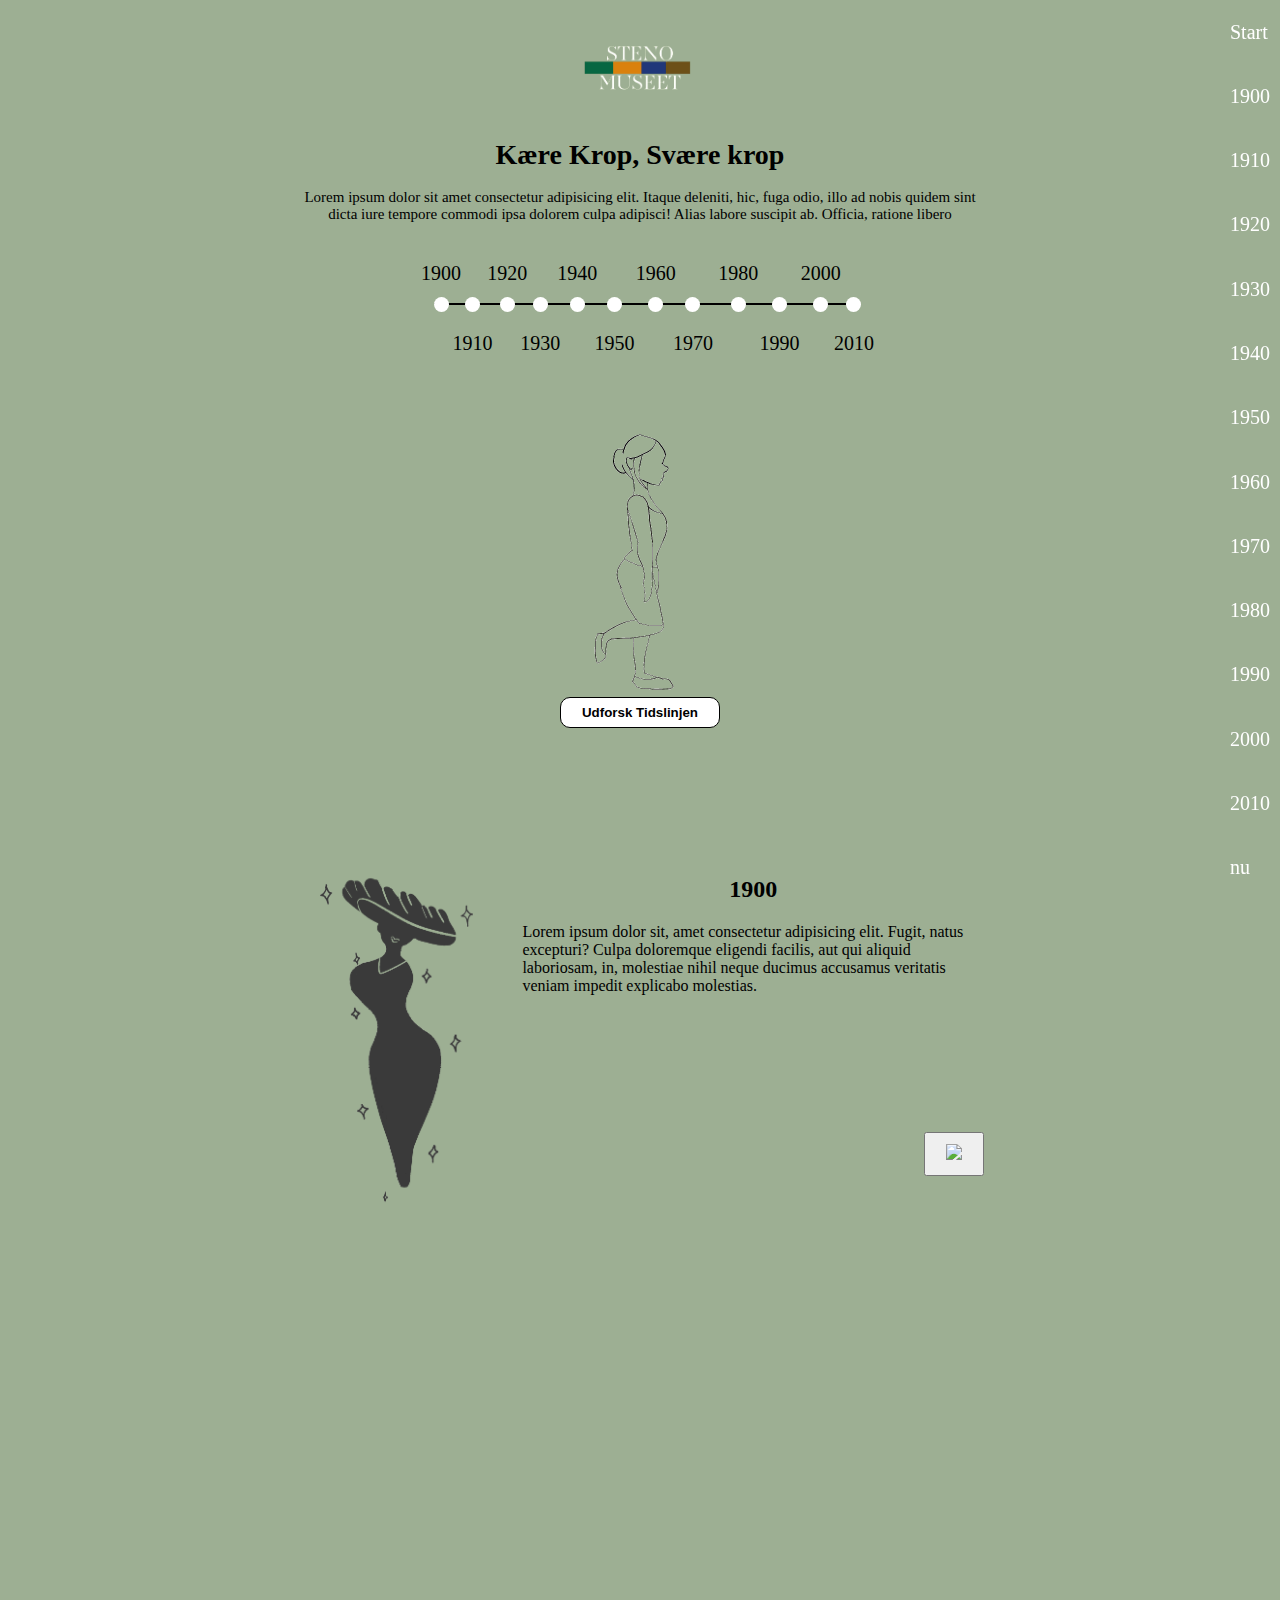
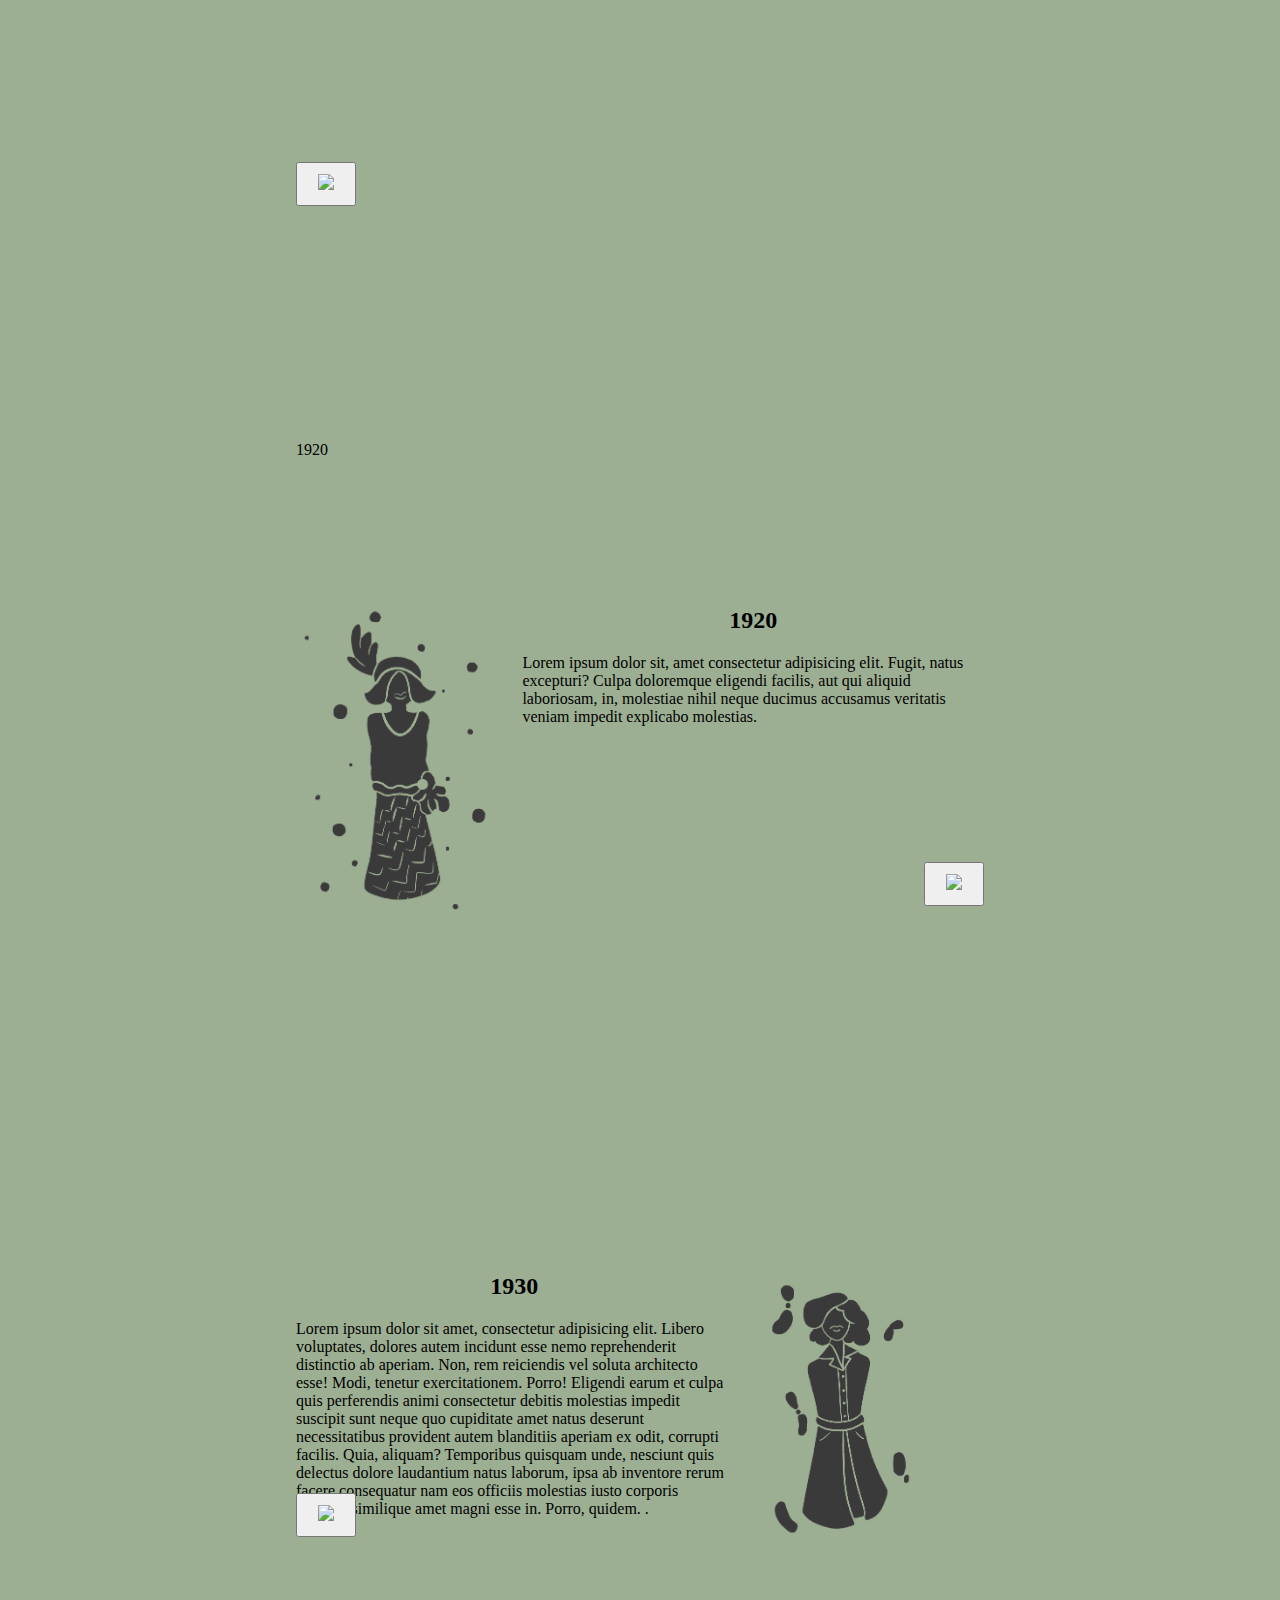
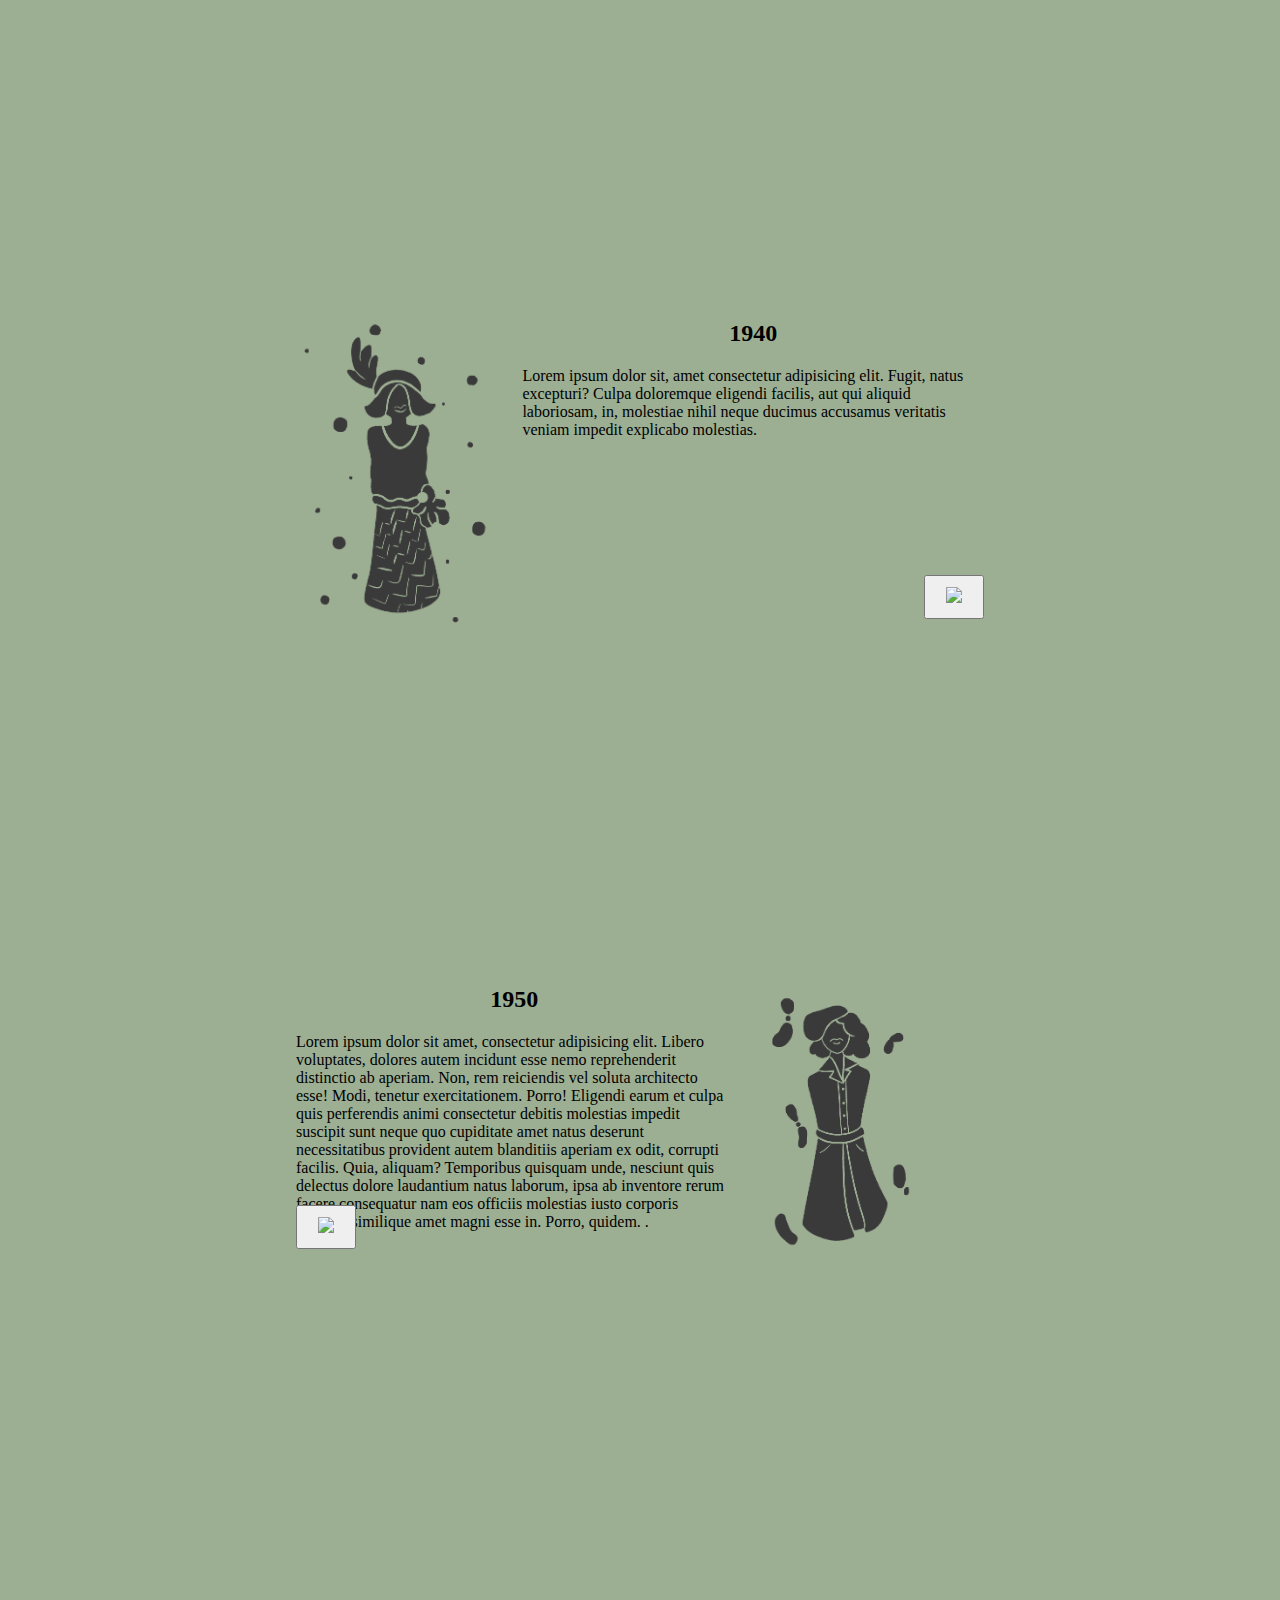
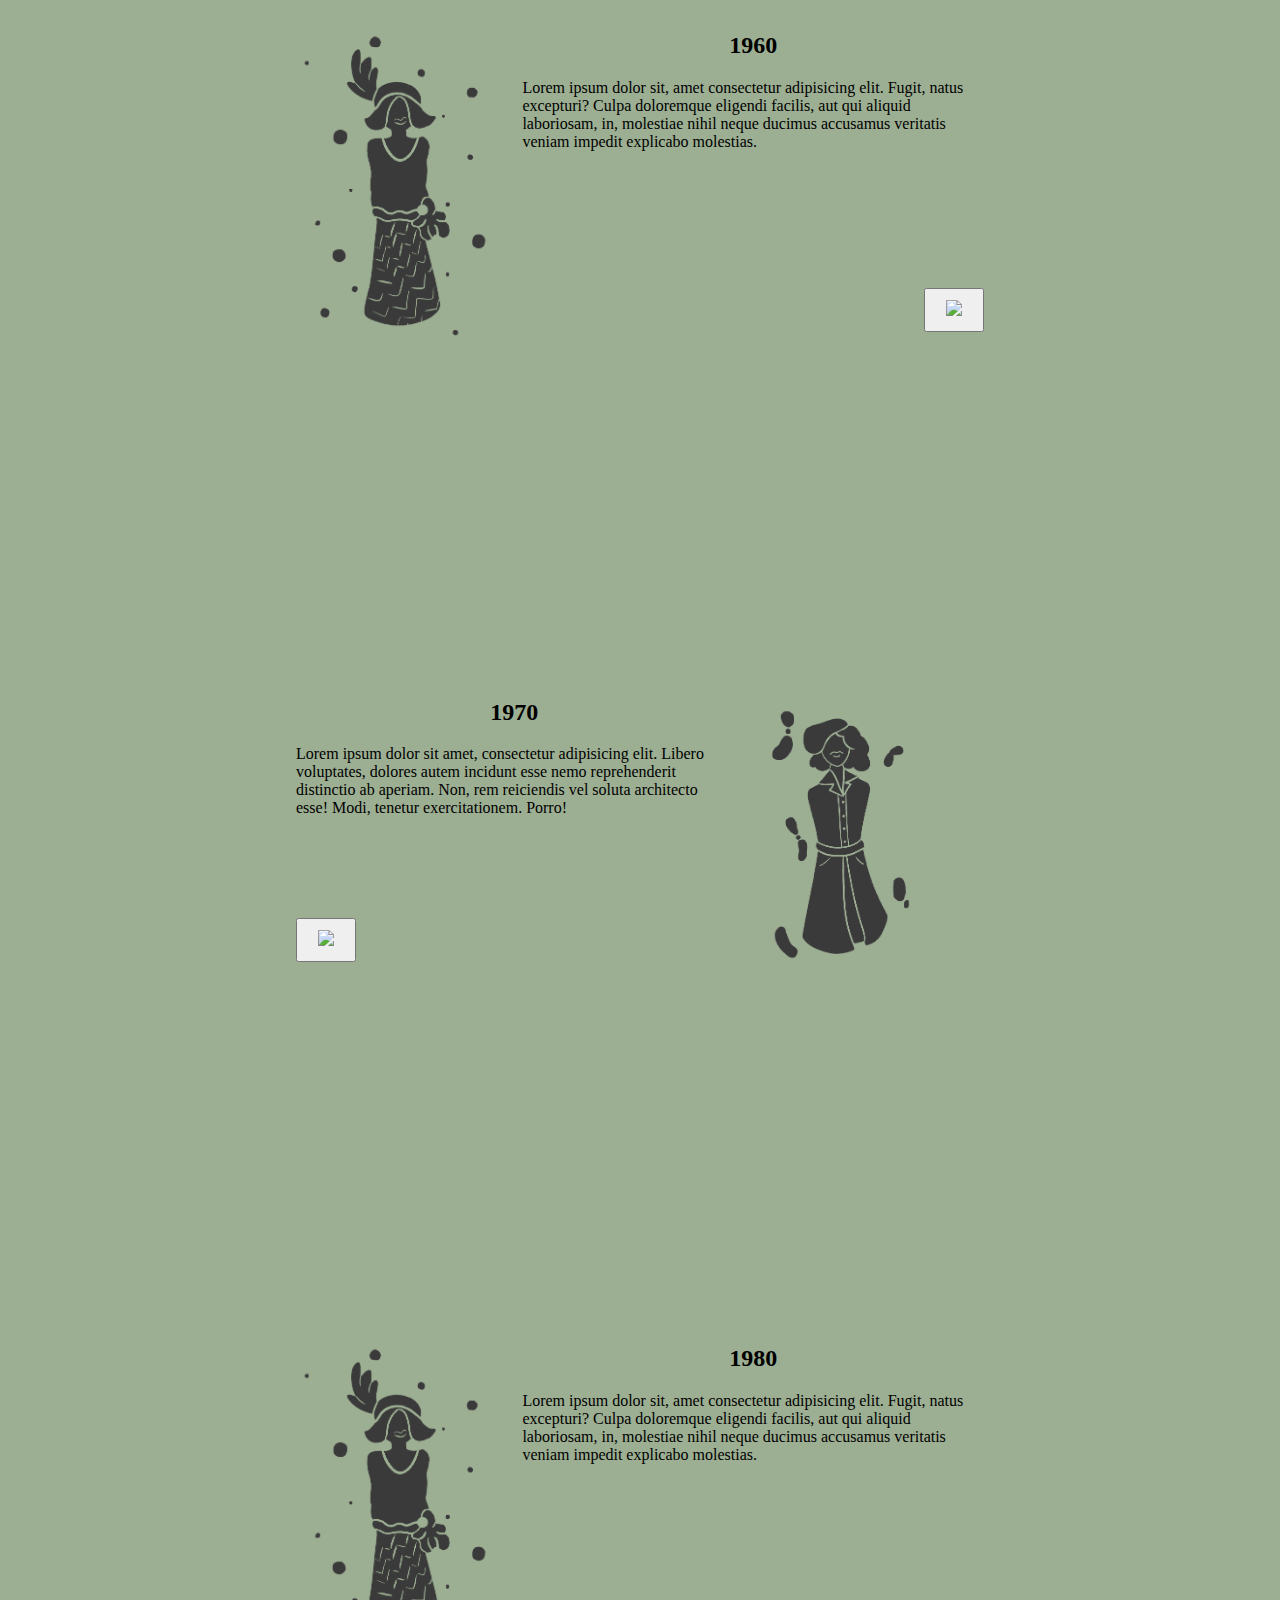
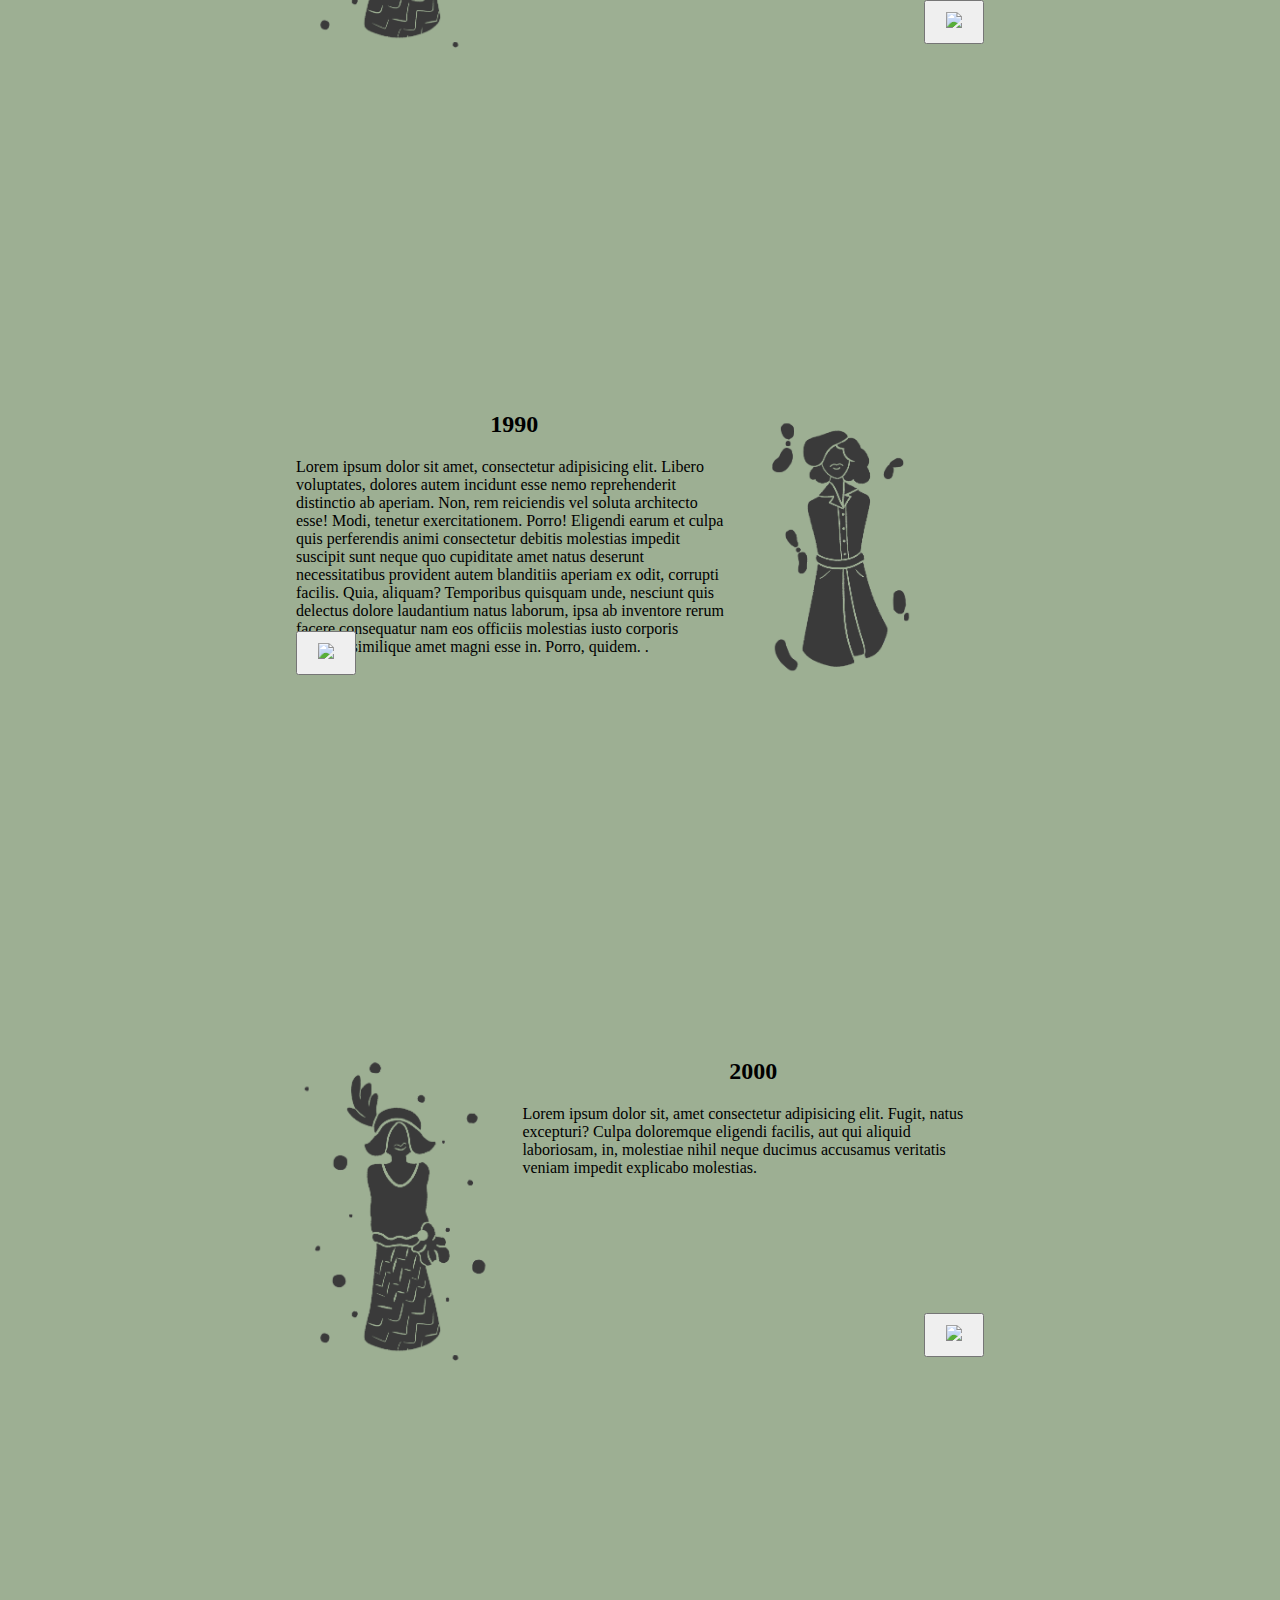
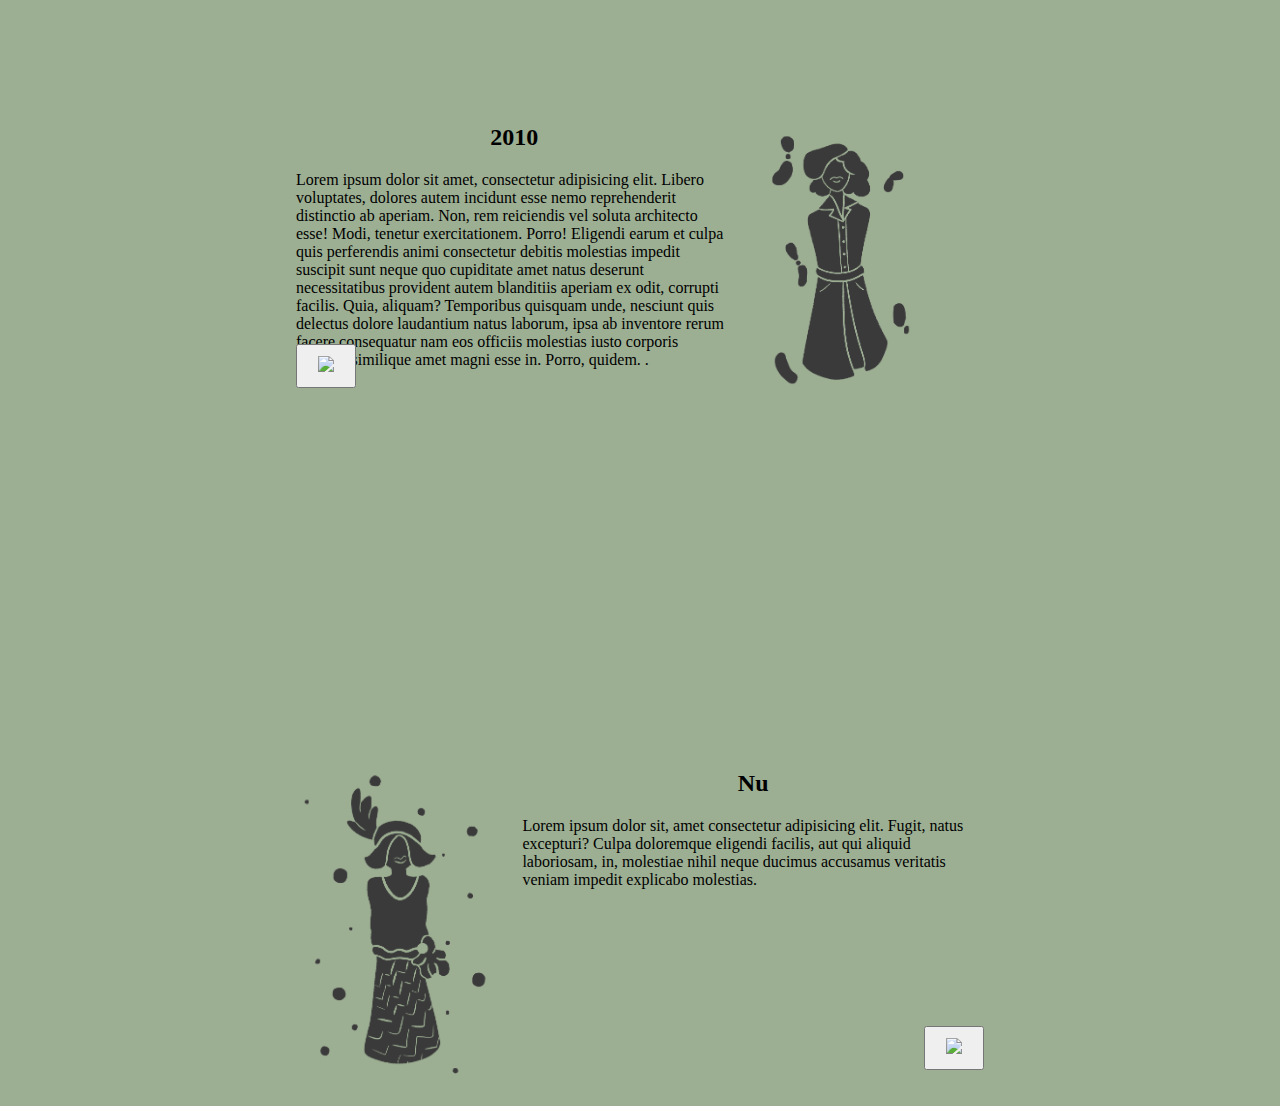
==== Interaktiv-design/Interaktiv storytelling/index.html @ 7910b388 "Add files via upload" ====
<!DOCTYPE html>
<html lang="en">
<head>
    <meta charset="UTF-8">
    <meta name="viewport" content="width=device-width, initial-scale=1.0">
    <link rel="stylesheet" href="style.css">
    <title>Kvindeidealer | Steno Museet </title>
</head>
<body>

    <!-- LOGO, TEKST, OVERSKRIFT START -->
    <section id="Start">
    <div class="steno-logo">
        <img src="img/Steno-logo-done.png" alt="Steno-Museet">
    </div>

 <div class="overskrift">
        <h1>Kære Krop, Svære krop</h1>
    </div>

    <div class="forord">
        <p>Lorem ipsum dolor sit amet consectetur adipisicing elit. Itaque deleniti, hic, fuga odio, illo ad nobis quidem sint dicta iure tempore commodi ipsa dolorem culpa adipisci! Alias labore suscipit ab.
        Officia, ratione libero
        </p>
    </div>
    <!-- LOGO, TEKST, OVERSKRIFT SLUT -->



    <!-- TIDSLINJE START  -->

    <div class="timeline">
        <div class="line"></div>
        <a href="#1910" id="scroll-1910" class="point" data-year="1910"></a>
        <a href="#1920" id="scroll-1920" class="point" data-year="1920"></a>
        <a href="#1930" id="scroll-1930" class="point" data-year="1930"></a>
        <a href="#1940" id="scroll-1940" class="point" data-year="1940"></a>
        <a href="#1950" id="scroll-1950" class="point" data-year="1950"></a>
        <a href="#1900" id="scroll-1900" class="point" data-year="1900"></a>
        <a href="#1970" id="scroll-1970" class="point" data-year="1970"></a>
        <a href="#1980" id="scroll-1980" class="point" data-year="1980"></a>
        <a href="#1990" id="scroll-1990" class="point" data-year="1990"></a>
        <a href="#2000" id="scroll-2000" class="point" data-year="2000"></a>
        <a href="#2010" id="scroll-2010" class="point" data-year="2010"></a>
        <a href="#1960" id="scroll-1960" class="point" data-year="1960"></a>
    </div>
   <!-- TIDSLINJE SLUT  -->


 <!-- ANIMATION OG KNAP START  -->

<!-- Brødkrumme -->


<div class="breadcrumb-container">
  <div class="breadcrumb" id="breadcrumb">
    <div class="point-year" data-year="Start">Start</div>
    <div class="point-year" data-year="1900">1900</div>
    <div class="point-year" data-year="1910">1910</div>
    <div class="point-year" data-year="1920">1920</div>
    <div class="point-year" data-year="1930">1930</div>
    <div class="point-year" data-year="1940">1940</div>
    <div class="point-year" data-year="1950">1950</div>
    <div class="point-year" data-year="1960">1960</div>
    <div class="point-year" data-year="1970">1970</div>
    <div class="point-year" data-year="1980">1980</div>
    <div class="point-year" data-year="1990">1990</div>
    <div class="point-year" data-year="2000">2000</div>
    <div class="point-year" data-year="2010">2010</div>
    <div class="point-year" data-year="nu">nu</div>
  </div>
</div>


<!-- animation -->
    <div class="kvinde">
        <img src="img/animation_steno.gif" alt="">
    </div>
<!-- Knap -->
    <button class="udforsk-tidslinje" href="#1900">Udforsk Tidslinjen</button>
    </section>

 <!-- ANIMATION OG KNAP SLUT  -->

 <!-- 1900 AFNSIT START -->
 
<div class="container-1900" id="1900">  
    <div class="img-1900">
<img src="img/silluette_1900_animation.gif">
</div>
<div class="tekst-1900">
        <h2>1900</h2>
        <p>Lorem ipsum dolor sit, amet consectetur adipisicing elit. Fugit, natus excepturi? Culpa doloremque eligendi facilis, aut qui aliquid laboriosam, in, molestiae nihil neque ducimus accusamus veritatis veniam impedit explicabo molestias.</p>
    </div>
</div>

<!-- Knap -->
<div class="sf-knap">
    <button id="sf-popupBtn"><img src="img/"></button>
  </div>
  
    <!-- Popup vindue -->
    <div class="sf-popup" id="sf-popup">
      <div class="sf-popup-content">
        <span class="sf-close" id="sf-closeBtn">&times;</span>
        <p>Er dette udsagn sandt eller falsk?</p>
        <button id="sf-trueBtn">Sandt</button>
        <button id="sf-falseBtn">Falsk</button>
        <p id="sf-statement">Dit svar vil blive vist her.</p>
      </div>
    </div>

    <!-- Scroll down animation -->
    <div class="lottie-container">
        <script src="https://unpkg.com/@lottiefiles/lottie-player@latest/dist/lottie-player.js">
        </script>
        <lottie-player src="https://lottie.host/e1548e8d-93fc-442f-a5ff-e5ebc742e019/BBO3mD6FBd.json"
            background="##080618" speed="1" loop autoplay direction="1" mode="normal"></lottie-player>
    </div>

<!-- 1900 AFNSIT SLUT -->



<!-- 1910 AFNSIT START -->


    <div class="container-1910" id="1910">
    <div class="tekst-1910">
        <h2>1910</h2>
    <p>Lorem ipsum dolor sit amet, consectetur adipisicing elit. Libero voluptates, dolores autem incidunt esse nemo reprehenderit distinctio ab aperiam. Non, rem reiciendis vel soluta architecto esse! Modi, tenetur exercitationem. Porro!
    Eligendi earum et culpa quis perferendis animi consectetur debitis molestias impedit suscipit sunt neque quo cupiditate amet natus deserunt necessitatibus provident autem blanditiis aperiam ex odit, corrupti facilis. Quia, aliquam?
    Temporibus quisquam unde, nesciunt quis delectus dolore laudantium natus laborum, ipsa ab inventore rerum facere consequatur nam eos officiis molestias iusto corporis maxime similique amet magni esse in. Porro, quidem.
    .</p>
</div>
    <div class="img-1910">
        <img src="img/silluette_1910_animation.gif">
    </div>
</div>

<!-- Knap -->
<div class="sf-knap-left">
    <button id="sf-popupBtn"><img src="img/"></button>
  </div>
  
    <!-- Popup vindue -->
    <div class="sf-popup" id="sf-popup">
      <div class="sf-popup-content">
        <span class="sf-close" id="sf-closeBtn">&times;</span>
        <p>Er dette udsagn sandt eller falsk?</p>
        <button id="sf-trueBtn">Sandt</button>
        <button id="sf-falseBtn">Falsk</button>
        <p id="sf-statement">Dit svar vil blive vist her.</p>
      </div>
    </div>

    <!-- Scroll down animation -->
     <div class="lottie-container-2">
        <script src="https://unpkg.com/@lottiefiles/lottie-player@latest/dist/lottie-player.js">
        </script>
        <lottie-player src="https://lottie.host/e1548e8d-93fc-442f-a5ff-e5ebc742e019/BBO3mD6FBd.json"
            background="##080618" speed="1" loop autoplay direction="1" mode="normal"></lottie-player>
    </div>
<!-- 1910 AFNSIT SLUT-->

<!-- 1920 Afsnit start -->
<div class="tidslinje-1920">1920</div>
<div class="container-1920" id="1920">  
    <div class="img-1920">
<img src="img/silluette_1920_animation.gif">
</div>
<div class="tekst-1920">
        <h2>1920</h2>
        <p>Lorem ipsum dolor sit, amet consectetur adipisicing elit. Fugit, natus excepturi? Culpa doloremque eligendi facilis, aut qui aliquid laboriosam, in, molestiae nihil neque ducimus accusamus veritatis veniam impedit explicabo molestias.</p>
    </div>
</div>

<!-- Knap -->
<div class="sf-knap">
    <button id="sf-popupBtn"><img src="img/"></button>
  </div>
  
    <!-- Popup vindue -->
    <div class="sf-popup" id="sf-popup">
      <div class="sf-popup-content">
        <span class="sf-close" id="sf-closeBtn">&times;</span>
        <p>Er dette udsagn sandt eller falsk?</p>
        <button id="sf-trueBtn">Sandt</button>
        <button id="sf-falseBtn">Falsk</button>
        <p id="sf-statement">Dit svar vil blive vist her.</p>
      </div>
    </div>

    <!-- Scroll down animation -->
    <div class="lottie-container-3">
        <script src="https://unpkg.com/@lottiefiles/lottie-player@latest/dist/lottie-player.js">
        </script>
        <lottie-player src="https://lottie.host/e1548e8d-93fc-442f-a5ff-e5ebc742e019/BBO3mD6FBd.json"
            background="##080618" speed="1" loop autoplay direction="1" mode="normal"></lottie-player>
    </div>


<!-- 1920 Afsnit slut -->

<!-- 1930 AFNSIT START -->

<div class="container-1930" id="1930"> 
    <div class="tekst-1930">
        <h2>1930</h2>
    <p>Lorem ipsum dolor sit amet, consectetur adipisicing elit. Libero voluptates, dolores autem incidunt esse nemo reprehenderit distinctio ab aperiam. Non, rem reiciendis vel soluta architecto esse! Modi, tenetur exercitationem. Porro!
    Eligendi earum et culpa quis perferendis animi consectetur debitis molestias impedit suscipit sunt neque quo cupiditate amet natus deserunt necessitatibus provident autem blanditiis aperiam ex odit, corrupti facilis. Quia, aliquam?
    Temporibus quisquam unde, nesciunt quis delectus dolore laudantium natus laborum, ipsa ab inventore rerum facere consequatur nam eos officiis molestias iusto corporis maxime similique amet magni esse in. Porro, quidem.
    .</p>
</div>
    <div class="img-1930">
        <img src="img/silluette_1930_animation.gif">
    </div>
</div>

<!-- Knap -->
<div class="sf-knap-left">
    <button id="sf-popupBtn"><img src="img/"></button>
  </div>
  
    <!-- Popup vindue -->
    <div class="sf-popup" id="sf-popup">
      <div class="sf-popup-content">
        <span class="sf-close" id="sf-closeBtn">&times;</span>
        <p>Er dette udsagn sandt eller falsk?</p>
        <button id="sf-trueBtn">Sandt</button>
        <button id="sf-falseBtn">Falsk</button>
        <p id="sf-statement">Dit svar vil blive vist her.</p>
      </div>
    </div>

    <!-- Scroll down animation -->
     <div class="lottie-container-4">
        <script src="https://unpkg.com/@lottiefiles/lottie-player@latest/dist/lottie-player.js">
        </script>
        <lottie-player src="https://lottie.host/e1548e8d-93fc-442f-a5ff-e5ebc742e019/BBO3mD6FBd.json"
            background="##080618" speed="1" loop autoplay direction="1" mode="normal"></lottie-player>
    </div>
<!-- 1930 AFNSIT SLUT-->


<!-- 1940 Afsnit start-->

<div class="container-1940" id="1940">  
    <div class="img-1940">
<img src="img/silluette_1920_animation.gif">
</div>
<div class="tekst-1940">
        <h2>1940</h2>
        <p>Lorem ipsum dolor sit, amet consectetur adipisicing elit. Fugit, natus excepturi? Culpa doloremque eligendi facilis, aut qui aliquid laboriosam, in, molestiae nihil neque ducimus accusamus veritatis veniam impedit explicabo molestias.</p>
    </div>
</div>

<!-- Knap -->
<div class="sf-knap">
    <button id="sf-popupBtn"><img src="img/"></button>
  </div>
  
    <!-- Popup vindue -->
    <div class="sf-popup" id="sf-popup">
      <div class="sf-popup-content">
        <span class="sf-close" id="sf-closeBtn">&times;</span>
        <p>Er dette udsagn sandt eller falsk?</p>
        <button id="sf-trueBtn">Sandt</button>
        <button id="sf-falseBtn">Falsk</button>
        <p id="sf-statement">Dit svar vil blive vist her.</p>
      </div>
    </div>

    <!-- Scroll down animation -->
    <div class="lottie-container-5">
        <script src="https://unpkg.com/@lottiefiles/lottie-player@latest/dist/lottie-player.js">
        </script>
        <lottie-player src="https://lottie.host/e1548e8d-93fc-442f-a5ff-e5ebc742e019/BBO3mD6FBd.json"
            background="##080618" speed="1" loop autoplay direction="1" mode="normal"></lottie-player>
    </div>

<!-- 1940 Afsnit slut-->

<!-- 1950 Afsnit start-->

<div class="container-1950" id="1950"> 
    <div class="tekst-1950">
        <h2>1950</h2>
    <p>Lorem ipsum dolor sit amet, consectetur adipisicing elit. Libero voluptates, dolores autem incidunt esse nemo reprehenderit distinctio ab aperiam. Non, rem reiciendis vel soluta architecto esse! Modi, tenetur exercitationem. Porro!
    Eligendi earum et culpa quis perferendis animi consectetur debitis molestias impedit suscipit sunt neque quo cupiditate amet natus deserunt necessitatibus provident autem blanditiis aperiam ex odit, corrupti facilis. Quia, aliquam?
    Temporibus quisquam unde, nesciunt quis delectus dolore laudantium natus laborum, ipsa ab inventore rerum facere consequatur nam eos officiis molestias iusto corporis maxime similique amet magni esse in. Porro, quidem.
    .</p>
</div>
    <div class="img-1930">
        <img src="img/silluette_1930_animation.gif">
    </div>
</div>

<!-- Knap -->
<div class="sf-knap-left">
    <button id="sf-popupBtn"><img src="img/"></button>
  </div>
  
    <!-- Popup vindue -->
    <div class="sf-popup" id="sf-popup">
      <div class="sf-popup-content">
        <span class="sf-close" id="sf-closeBtn">&times;</span>
        <p>Er dette udsagn sandt eller falsk?</p>
        <button id="sf-trueBtn">Sandt</button>
        <button id="sf-falseBtn">Falsk</button>
        <p id="sf-statement">Dit svar vil blive vist her.</p>
      </div>
    </div>

    <!-- Scroll down animation -->
     <div class="lottie-container-6">
        <script src="https://unpkg.com/@lottiefiles/lottie-player@latest/dist/lottie-player.js">
        </script>
        <lottie-player src="https://lottie.host/e1548e8d-93fc-442f-a5ff-e5ebc742e019/BBO3mD6FBd.json"
            background="##080618" speed="1" loop autoplay direction="1" mode="normal"></lottie-player>
    </div>
<!-- 1950 Afsnit slut-->

<!-- 1960 Afsnit start-->

<div class="container-1960" id="1960">  
    <div class="img-1960">
<img src="img/silluette_1920_animation.gif">
</div>
<div class="tekst-1960">
        <h2>1960</h2>
        <p>Lorem ipsum dolor sit, amet consectetur adipisicing elit. Fugit, natus excepturi? Culpa doloremque eligendi facilis, aut qui aliquid laboriosam, in, molestiae nihil neque ducimus accusamus veritatis veniam impedit explicabo molestias.</p>
    </div>
</div>

<!-- Knap -->
<div class="sf-knap">
    <button id="sf-popupBtn"><img src="img/"></button>
  </div>
  
    <!-- Popup vindue -->
    <div class="sf-popup" id="sf-popup">
      <div class="sf-popup-content">
        <span class="sf-close" id="sf-closeBtn">&times;</span>
        <p>Er dette udsagn sandt eller falsk?</p>
        <button id="sf-trueBtn">Sandt</button>
        <button id="sf-falseBtn">Falsk</button>
        <p id="sf-statement">Dit svar vil blive vist her.</p>
      </div>
    </div>

    <!-- Scroll down animation -->
    <div class="lottie-container-7">
        <script src="https://unpkg.com/@lottiefiles/lottie-player@latest/dist/lottie-player.js">
        </script>
        <lottie-player src="https://lottie.host/e1548e8d-93fc-442f-a5ff-e5ebc742e019/BBO3mD6FBd.json"
            background="##080618" speed="1" loop autoplay direction="1" mode="normal"></lottie-player>
    </div>

<!-- 1960 Afsnit slut-->

<!-- 1970 Afsnit start-->

<div class="container-1970" id="1970"> 
    <div class="tekst-1970">
        <h2>1970</h2>
    <p>Lorem ipsum dolor sit amet, consectetur adipisicing elit. Libero voluptates, dolores autem incidunt esse nemo reprehenderit distinctio ab aperiam. Non, rem reiciendis vel soluta architecto esse! Modi, tenetur exercitationem. Porro!
    </p>
</div>
    <div class="img-1970">
        <img src="img/silluette_1930_animation.gif">
    </div>
</div>

<!-- Knap -->
<div class="sf-knap-left">
    <button id="sf-popupBtn"><img src="img/"></button>
  </div>
  
    <!-- Popup vindue -->
    <div class="sf-popup" id="sf-popup">
      <div class="sf-popup-content">
        <span class="sf-close" id="sf-closeBtn">&times;</span>
        <p>Er dette udsagn sandt eller falsk?</p>
        <button id="sf-trueBtn">Sandt</button>
        <button id="sf-falseBtn">Falsk</button>
        <p id="sf-statement">Dit svar vil blive vist her.</p>
      </div>
    </div>

    <!-- Scroll down animation -->
     <div class="lottie-container-8">
        <script src="https://unpkg.com/@lottiefiles/lottie-player@latest/dist/lottie-player.js">
        </script>
        <lottie-player src="https://lottie.host/e1548e8d-93fc-442f-a5ff-e5ebc742e019/BBO3mD6FBd.json"
            background="##080618" speed="1" loop autoplay direction="1" mode="normal"></lottie-player>
    </div>

<!-- 1970 Afsnit slut-->

<!-- 1980 Afsnit start-->

<div class="container-1980" id="1980">  
    <div class="img-1980">
<img src="img/silluette_1920_animation.gif">
</div>
<div class="tekst-1980">
        <h2>1980</h2>
        <p>Lorem ipsum dolor sit, amet consectetur adipisicing elit. Fugit, natus excepturi? Culpa doloremque eligendi facilis, aut qui aliquid laboriosam, in, molestiae nihil neque ducimus accusamus veritatis veniam impedit explicabo molestias.</p>
    </div>
</div>

<!-- Knap -->
<div class="sf-knap">
    <button id="sf-popupBtn"><img src="img/"></button>
  </div>
  
    <!-- Popup vindue -->
    <div class="sf-popup" id="sf-popup">
      <div class="sf-popup-content">
        <span class="sf-close" id="sf-closeBtn">&times;</span>
        <p>Er dette udsagn sandt eller falsk?</p>
        <button id="sf-trueBtn">Sandt</button>
        <button id="sf-falseBtn">Falsk</button>
        <p id="sf-statement">Dit svar vil blive vist her.</p>
      </div>
    </div>

    <!-- Scroll down animation -->
    <div class="lottie-container-9">
        <script src="https://unpkg.com/@lottiefiles/lottie-player@latest/dist/lottie-player.js">
        </script>
        <lottie-player src="https://lottie.host/e1548e8d-93fc-442f-a5ff-e5ebc742e019/BBO3mD6FBd.json"
            background="##080618" speed="1" loop autoplay direction="1" mode="normal"></lottie-player>
    </div>

<!-- 1980 Afsnit slut-->

<!-- 1990 Afsnit start-->

<div class="container-1990" id="1990"> 
    <div class="tekst-1990">
        <h2>1990</h2>
    <p>Lorem ipsum dolor sit amet, consectetur adipisicing elit. Libero voluptates, dolores autem incidunt esse nemo reprehenderit distinctio ab aperiam. Non, rem reiciendis vel soluta architecto esse! Modi, tenetur exercitationem. Porro!
    Eligendi earum et culpa quis perferendis animi consectetur debitis molestias impedit suscipit sunt neque quo cupiditate amet natus deserunt necessitatibus provident autem blanditiis aperiam ex odit, corrupti facilis. Quia, aliquam?
    Temporibus quisquam unde, nesciunt quis delectus dolore laudantium natus laborum, ipsa ab inventore rerum facere consequatur nam eos officiis molestias iusto corporis maxime similique amet magni esse in. Porro, quidem.
    .</p>
</div>
    <div class="img-1990">
        <img src="img/silluette_1930_animation.gif">
    </div>
</div>

<!-- Knap -->
<div class="sf-knap-left">
    <button id="sf-popupBtn"><img src="img/"></button>
  </div>
  
    <!-- Popup vindue -->
    <div class="sf-popup" id="sf-popup">
      <div class="sf-popup-content">
        <span class="sf-close" id="sf-closeBtn">&times;</span>
        <p>Er dette udsagn sandt eller falsk?</p>
        <button id="sf-trueBtn">Sandt</button>
        <button id="sf-falseBtn">Falsk</button>
        <p id="sf-statement">Dit svar vil blive vist her.</p>
      </div>
    </div>

    <!-- Scroll down animation -->
     <div class="lottie-container-10">
        <script src="https://unpkg.com/@lottiefiles/lottie-player@latest/dist/lottie-player.js">
        </script>
        <lottie-player src="https://lottie.host/e1548e8d-93fc-442f-a5ff-e5ebc742e019/BBO3mD6FBd.json"
            background="##080618" speed="1" loop autoplay direction="1" mode="normal"></lottie-player>
    </div>

<!-- 1990 Afsnit slut-->

<!-- 2000 Afsnit start-->

<div class="container-2000" id="2000">  
    <div class="img-2000">
<img src="img/silluette_1920_animation.gif">
</div>
<div class="tekst-2000">
        <h2>2000</h2>
        <p>Lorem ipsum dolor sit, amet consectetur adipisicing elit. Fugit, natus excepturi? Culpa doloremque eligendi facilis, aut qui aliquid laboriosam, in, molestiae nihil neque ducimus accusamus veritatis veniam impedit explicabo molestias.</p>
    </div>
</div>

<!-- Knap -->
<div class="sf-knap">
    <button id="sf-popupBtn"><img src="img/"></button>
  </div>
  
    <!-- Popup vindue -->
    <div class="sf-popup" id="sf-popup">
      <div class="sf-popup-content">
        <span class="sf-close" id="sf-closeBtn">&times;</span>
        <p>Er dette udsagn sandt eller falsk?</p>
        <button id="sf-trueBtn">Sandt</button>
        <button id="sf-falseBtn">Falsk</button>
        <p id="sf-statement">Dit svar vil blive vist her.</p>
      </div>
    </div>

    <!-- Scroll down animation -->
    <div class="lottie-container-11">
        <script src="https://unpkg.com/@lottiefiles/lottie-player@latest/dist/lottie-player.js">
        </script>
        <lottie-player src="https://lottie.host/e1548e8d-93fc-442f-a5ff-e5ebc742e019/BBO3mD6FBd.json"
            background="##080618" speed="1" loop autoplay direction="1" mode="normal"></lottie-player>
    </div>

<!-- 2000 Afsnit slut-->

<!-- 2010 Afsnit start-->

<div class="container-2010" id="2010"> 
    <div class="tekst-2010">
        <h2>2010</h2>
    <p>Lorem ipsum dolor sit amet, consectetur adipisicing elit. Libero voluptates, dolores autem incidunt esse nemo reprehenderit distinctio ab aperiam. Non, rem reiciendis vel soluta architecto esse! Modi, tenetur exercitationem. Porro!
    Eligendi earum et culpa quis perferendis animi consectetur debitis molestias impedit suscipit sunt neque quo cupiditate amet natus deserunt necessitatibus provident autem blanditiis aperiam ex odit, corrupti facilis. Quia, aliquam?
    Temporibus quisquam unde, nesciunt quis delectus dolore laudantium natus laborum, ipsa ab inventore rerum facere consequatur nam eos officiis molestias iusto corporis maxime similique amet magni esse in. Porro, quidem.
    .</p>
</div>
    <div class="img-2010">
        <img src="img/silluette_1930_animation.gif">
    </div>
</div>

<!-- Knap -->
<div class="sf-knap-left">
    <button id="sf-popupBtn"><img src="img/"></button>
  </div>
  
    <!-- Popup vindue -->
    <div class="sf-popup" id="sf-popup">
      <div class="sf-popup-content">
        <span class="sf-close" id="sf-closeBtn">&times;</span>
        <p>Er dette udsagn sandt eller falsk?</p>
        <button id="sf-trueBtn">Sandt</button>
        <button id="sf-falseBtn">Falsk</button>
        <p id="sf-statement">Dit svar vil blive vist her.</p>
      </div>
    </div>

    <!-- Scroll down animation -->
     <div class="lottie-container-12">
        <script src="https://unpkg.com/@lottiefiles/lottie-player@latest/dist/lottie-player.js">
        </script>
        <lottie-player src="https://lottie.host/e1548e8d-93fc-442f-a5ff-e5ebc742e019/BBO3mD6FBd.json"
            background="##080618" speed="1" loop autoplay direction="1" mode="normal"></lottie-player>
    </div>

<!-- 2010 Afsnit slut-->

<!-- nu Afsnit start-->

<div class="container-nu" id="nu">  
    <div class="img-nu">
<img src="img/silluette_1920_animation.gif">
</div>
<div class="tekst-nu">
        <h2>Nu</h2>
        <p>Lorem ipsum dolor sit, amet consectetur adipisicing elit. Fugit, natus excepturi? Culpa doloremque eligendi facilis, aut qui aliquid laboriosam, in, molestiae nihil neque ducimus accusamus veritatis veniam impedit explicabo molestias.</p>
    </div>
</div>



<!-- Knap -->
<div class="sf-knap">
    <button id="sf-popupBtn"><img src="img/"></button>
  </div>
  
    <!-- Popup vindue -->
    <div class="sf-popup" id="sf-popup">
      <div class="sf-popup-content">
        <span class="sf-close" id="sf-closeBtn">&times;</span>
        <p>Er dette udsagn sandt eller falsk?</p>
        <button id="sf-trueBtn">Sandt</button>
        <button id="sf-falseBtn">Falsk</button>
        <p id="sf-statement">Dit svar vil blive vist her.</p>
      </div>
    </div>

<!-- nu Afsnit slut-->


</body>


<!-- JavaScript Links-->

<!-- Link til scroll script -->
<script src="scroll.js"></script>

<!-- Link til Sandt eller falsk script -->
<script src="sandtellerfalsk.js"></script>

<!-- Link til Animation scroll-->
<script src="animation-scroll.js"></script>

<!-- Link til farve Fade op siden -->
<script src="fade.js"></script>

<!-- Link til brødkrumme java -->
<script src="timeline.js"></script>
</html>
---- Interaktiv-design/Interaktiv storytelling/style.css ----
body {
    background-color: #9DAF93;
    padding: 1rem 18rem;
}

/* Scroll ned animation */
/*Der er lavet 12 af dem så JavaScript kan gå ned og tage fat i den rigtige div, til at scrool ned */
.lottie-container, 
.lottie-container-2,
.lottie-container-3, 
.lottie-container-4, 
.lottie-container-5,
.lottie-container-6,
.lottie-container-7,
.lottie-container-8,
.lottie-container-9,
.lottie-container-10,
.lottie-container-11,
.lottie-container-12,
.lottie-container-13 {
  display: flex;
  align-items: center;
  justify-content: center;
  margin: 10rem auto 0;
  cursor: pointer;
  width: 10%;
}

lottie-player {
  width: 85px;
  height: 75px;
  filter: brightness(0);
}

/*Overskrift*/
.overskrift {
    text-align: center;
    font-size: 14px;
}

/*Logo*/
.steno-logo img {
    margin: 0 auto;
    display: block;
    max-width: 8rem;
}

/* Velkomst ord */
.forord {
    text-align: center;
    font-size: 15px;
}

/*Tidslinje Start*/
.timeline {
  width:60%;
  height: 2px; /* Tykkelsen af tidslinjen */
  background-color: black; /* Farven på tidslinjen */
  display: flex;
  align-items: center;
  justify-content: center;
  margin: 5rem auto; /* Centrerer tidslinjen vandret */
  position: relative; /* Til placering af punkter */
}

.line {
  width: 100%;
  height: 100%;
  display: flex;
  justify-content: center;
  align-items: center;
  position: absolute;
  top: 50%;
  transform: translateY(-50%);
}

.point {
  width: 15px; /* Diameteren på punkterne */
  height: 15px;
  background-color: white;
  border-radius: 100%; /* Gør punkterne runde */
  position: absolute;
  top: -1;
}

.point:nth-child(odd)::after {
  content: attr(data-year);
  font-size: 20px;
  position: absolute;
  top: -35px;
  left: 50%;
  transform: translateX(-50%);
  color: black; /* Ændrer farven på årstallet */
}

.point:nth-child(even)::after {
  content: attr(data-year);
  font-size: 20px;
  position: absolute;
  top: 35px;
  left: 50%;
  transform: translateX(-50%);
  color: black; /* Ændrer farven på årstallet */
}

.point:nth-child(7) { left: 0%; }
.point:nth-child(2) { left: 7.6%; }
.point:nth-child(3) { left: 16%; }
.point:nth-child(4) { left: 24%; }
.point:nth-child(5) { left: 33%; }
.point:nth-child(6) { left: 42%; }
.point:nth-child(8) { left: 61%; }
.point:nth-child(9) { left: 72%; }
.point:nth-child(10) { left: 82%; }
.point:nth-child(11) { left: 92%; }
.point:nth-child(12) { left: 100%; }
.point:nth-child(13) { left: 52%; }

/*Tidslinje Slut*/

/*Animeret silloutte*/
.kvinde img {
    display: block;
    margin: -3rem auto;
    max-width: 40rem;
}

/* Udforsk tidslinje knap*/
.udforsk-tidslinje {
    text-align: center;
    border: .5px solid black;
    border-radius: 10px;
    margin: 3rem auto;
    display: block;
    color: black;
    background-color: white;
    padding: 7px;
    width: 10rem;
    font-weight: bold;
}

/*Udforsk tidslinje knap hover effekt*/
.udforsk-tidslinje:hover {
    color: black;
    background-color: rgb(232, 229, 229);
    cursor: pointer;
}

/* 1900 - Start */

/*Sandt eller falsk knap*/

/* Knap i højre side*/
.sf-knap {
display: flex;
justify-content: flex-end;
z-index: -1000;
margin-top: -5rem;
}

.sf-knap button {
  padding: 10px 20px;
  font-size: 16px;
}

.sf-popup {
  display: none;
  position: fixed;
  top: 0;
  left: 0;
  width: 100%;
  height: 100%;
  background-color: rgba(0, 0, 0, 0.8);
  z-index: 1;
  justify-content: center;
  align-items: center;
}

#sf-trueBtn, #sf-falseBtn, #sf-trueBtn1, #sf-falseBtn1 {
  border: 1px solid black;
  border-radius: 10px;
  margin: 1rem;
  background-color: white;
  color: black;
  padding: .5rem;
  cursor: pointer;
}

#sf-trueBtn:hover, #sf-falseBtn:hover, #sf-trueBtn1:hover, #sf-falseBtn1:hover {
  background-color: rgb(232, 229, 229);
  color: black;
}

 #sf-popup.green, #sf-popup1.green {
  background-color: green; /* Stil for grøn baggrundsfarve */
}

#sf-popup.red, #sf-popup1.red {
  background-color: red; /* Stil for rød baggrundsfarve */
}

.sf-popup-content {
  padding: 20px;
  border-radius: 5px;
  text-align: center;
  max-width: 40rem;
  display: block;
  margin: 10rem auto 0 auto;
  background-color: #9DAF93;
}

.sf-close {
  position: fixed;
  top: 11rem;
  right: 28rem;
  font-size: 20px;
  cursor: pointer;
}

/* Knap i venstre side */

.sf-knap-left {
  display: flex;
  justify-content: flex-start;
  z-index: -1000;
  margin-top: -5rem;
  }
  
  .sf-knap-left button {
    padding: 10px 20px;
    font-size: 16px;
  }

/*Styling til når silluette er til venstre*/

.container-1900, 
.container-1920, 
.container-1940, 
.container-1960, 
.container-1980, 
.container-2000, 
.container-nu {
    display: flex;
    margin-top: 8rem;
  }
  
  .img-1900, 
  .img-1920,
  .img-1940,
  .img-1960,
  .img-1980,
  .img-2000,
  .img-nu {
    max-width: 30%;
  }
  
  .tekst-1900,
  .tekst-1920,
  .tekst-1940,
  .tekst-1960,
  .tekst-1980,
  .tekst-2000,
  .tekst-nu {
    margin-left: 20px;
    width: 200rem;
  }

  .tekst-1900 h2, 
  .tekst-1920 h2,
  .tekst-1940 h2,
  .tekst-1960 h2,
  .tekst-1980 h2,
  .tekst-2000 h2,
  .tekst-nu h2 {
    text-align: center;
  }
  

  .img-1900 img,
  .img-1920 img,
  .img-1940 img,
  .img-1960 img,
  .img-1980 img,
  .img-2000 img,
  .img-nu img {
    max-width: 100%;
    height: auto;
  }



/*Styling til når silluette er til højre*/

.tekst-1910 h2, 
.tekst-1930 h2,
.tekst-1950 h2,
.tekst-1970 h2,
.tekst-1990 h2,
.tekst-2010 h2 {
text-align: center;
}

.tekst-1910, 
.tekst-1930,
.tekst-1950,
.tekst-1970,
.tekst-1990,
.tekst-2010 {
  margin-right: 20px;
  width: 200rem;
}

.container-1910, 
.container-1930,
.container-1950,
.container-1970,
.container-1990,
.container-2010 {
  display: flex;
  margin-top: 7rem;
}

.img-1910 img, 
.img-1930 img,
.img-1950 img,
.img-1970 img,
.img-1990 img,
.img-2010 img {
  max-width: 80%;
  height: auto;
}



/*fade in*/

.container-1910, .img-1910, .tekst-1910 {
  opacity: 0;
  transition: opacity 0.5s ease-in-out; /* Tilføj en overgangseffekt */
}
.container-1910.fade-in, .img-1910.fade-in, .tekst-1910.fade-in {
  opacity: 1;
}


/*baggrundsfarve skifte*/
body {
  background-color: #9DAF93; /* Grøn baggrundsfarve */
  transition: background-color 0.5s ease-in-out; /* Tilføj en overgangseffekt */
}
body.fade-in {
  background-color: #9EBBB7; /* Ændre baggrundsfarven til hvid */
}



.breadcrumb-container {
  position: relative;
  height: 100%;
}

.breadcrumb {
  position: fixed;
  top: 0;
  right: 0;
  height: 100%;
  display: flex;
  flex-direction: column;
  justify-content: space-around;
  z-index: 1;
  pointer-events: none;
}

.point-year {
  color: white;
  font-size: 20px;
  padding: 10px;
  transition: font-size 0.3s;
}

.point-year.active {
  font-size: 30px;
  font-weight: bold
}
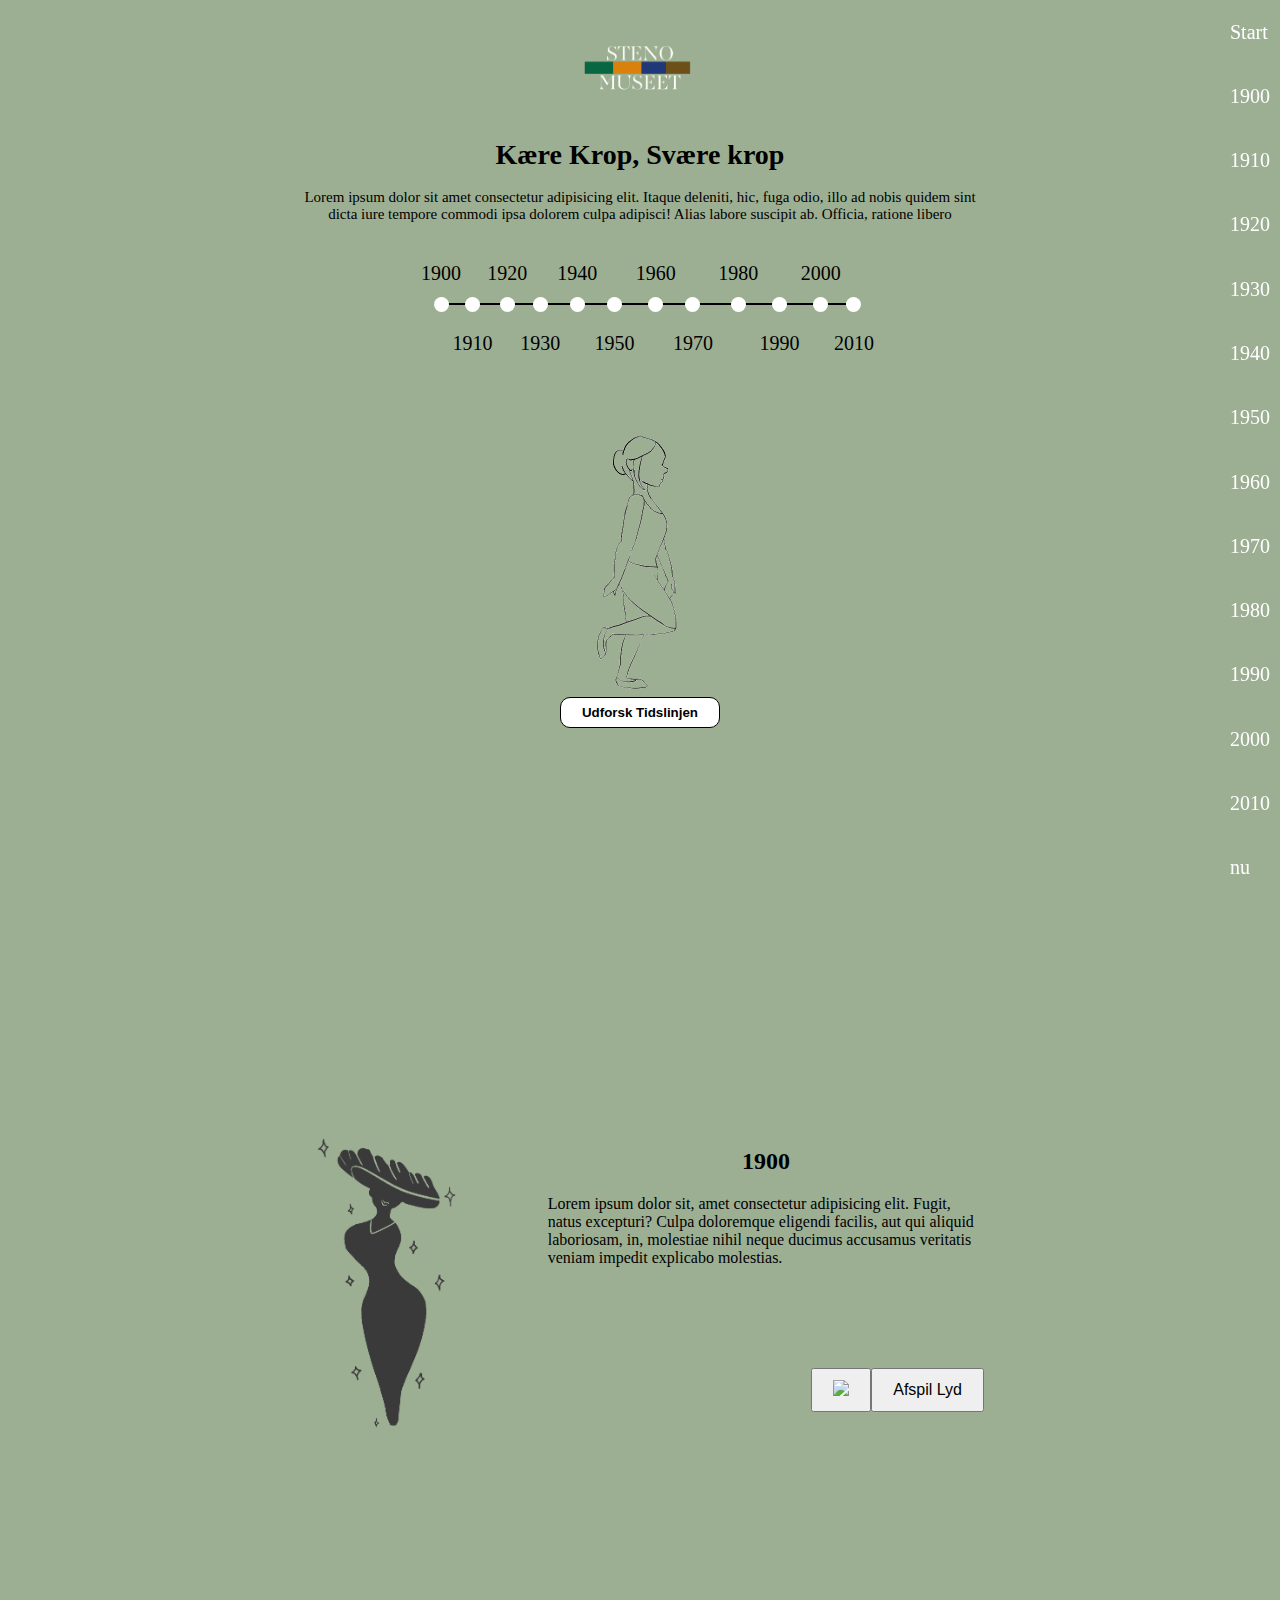
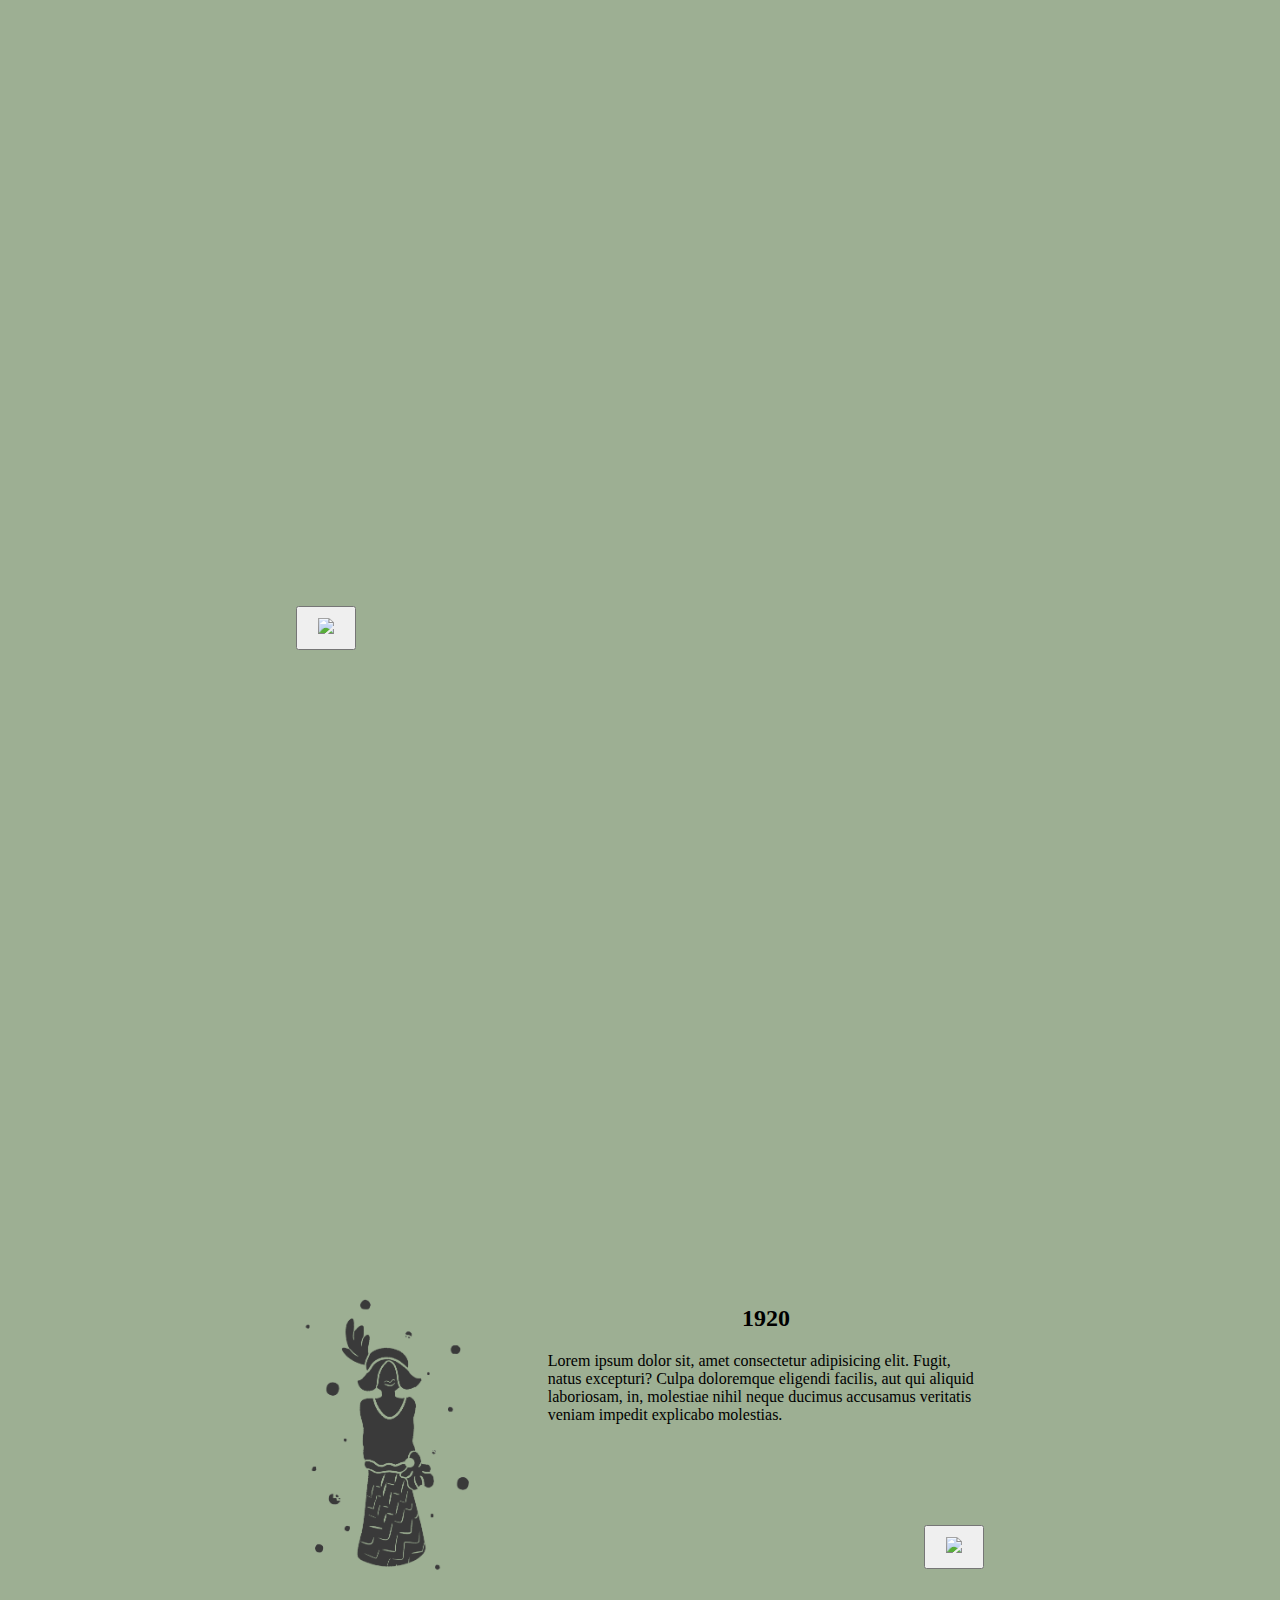
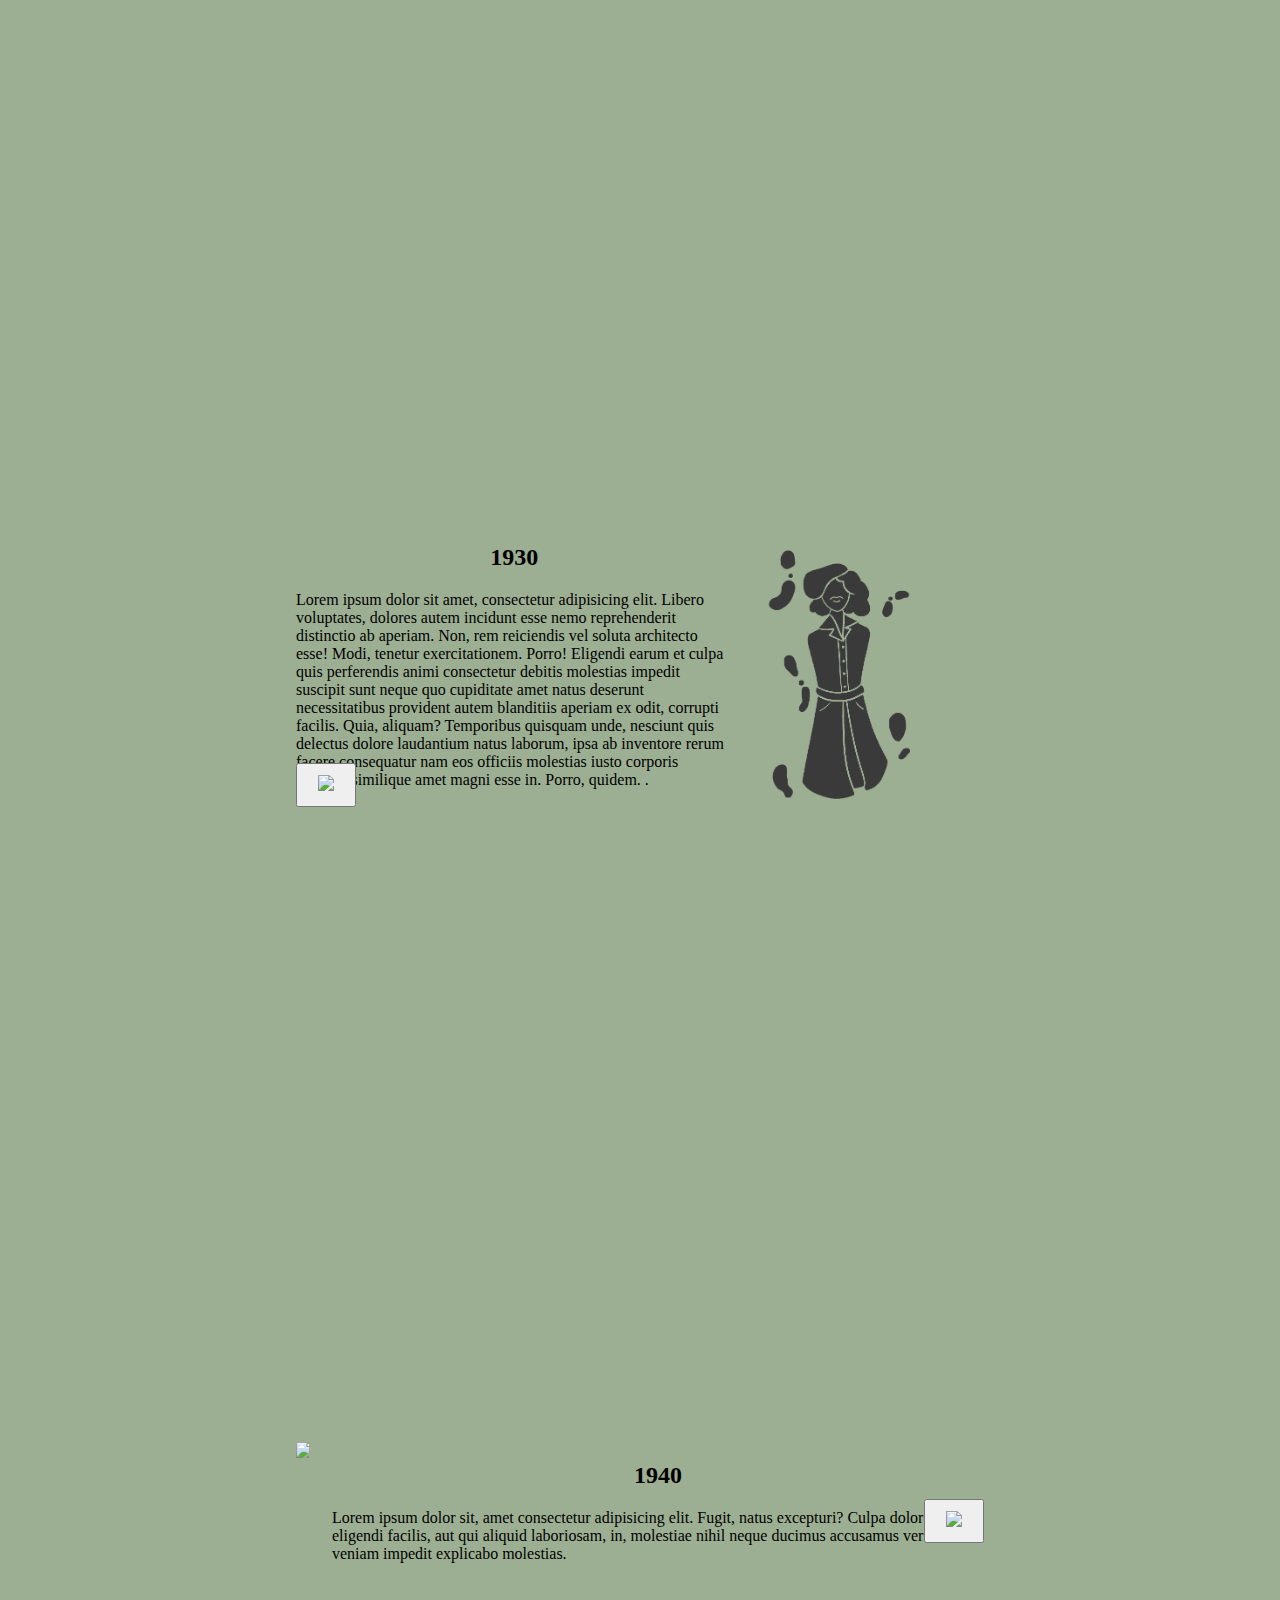
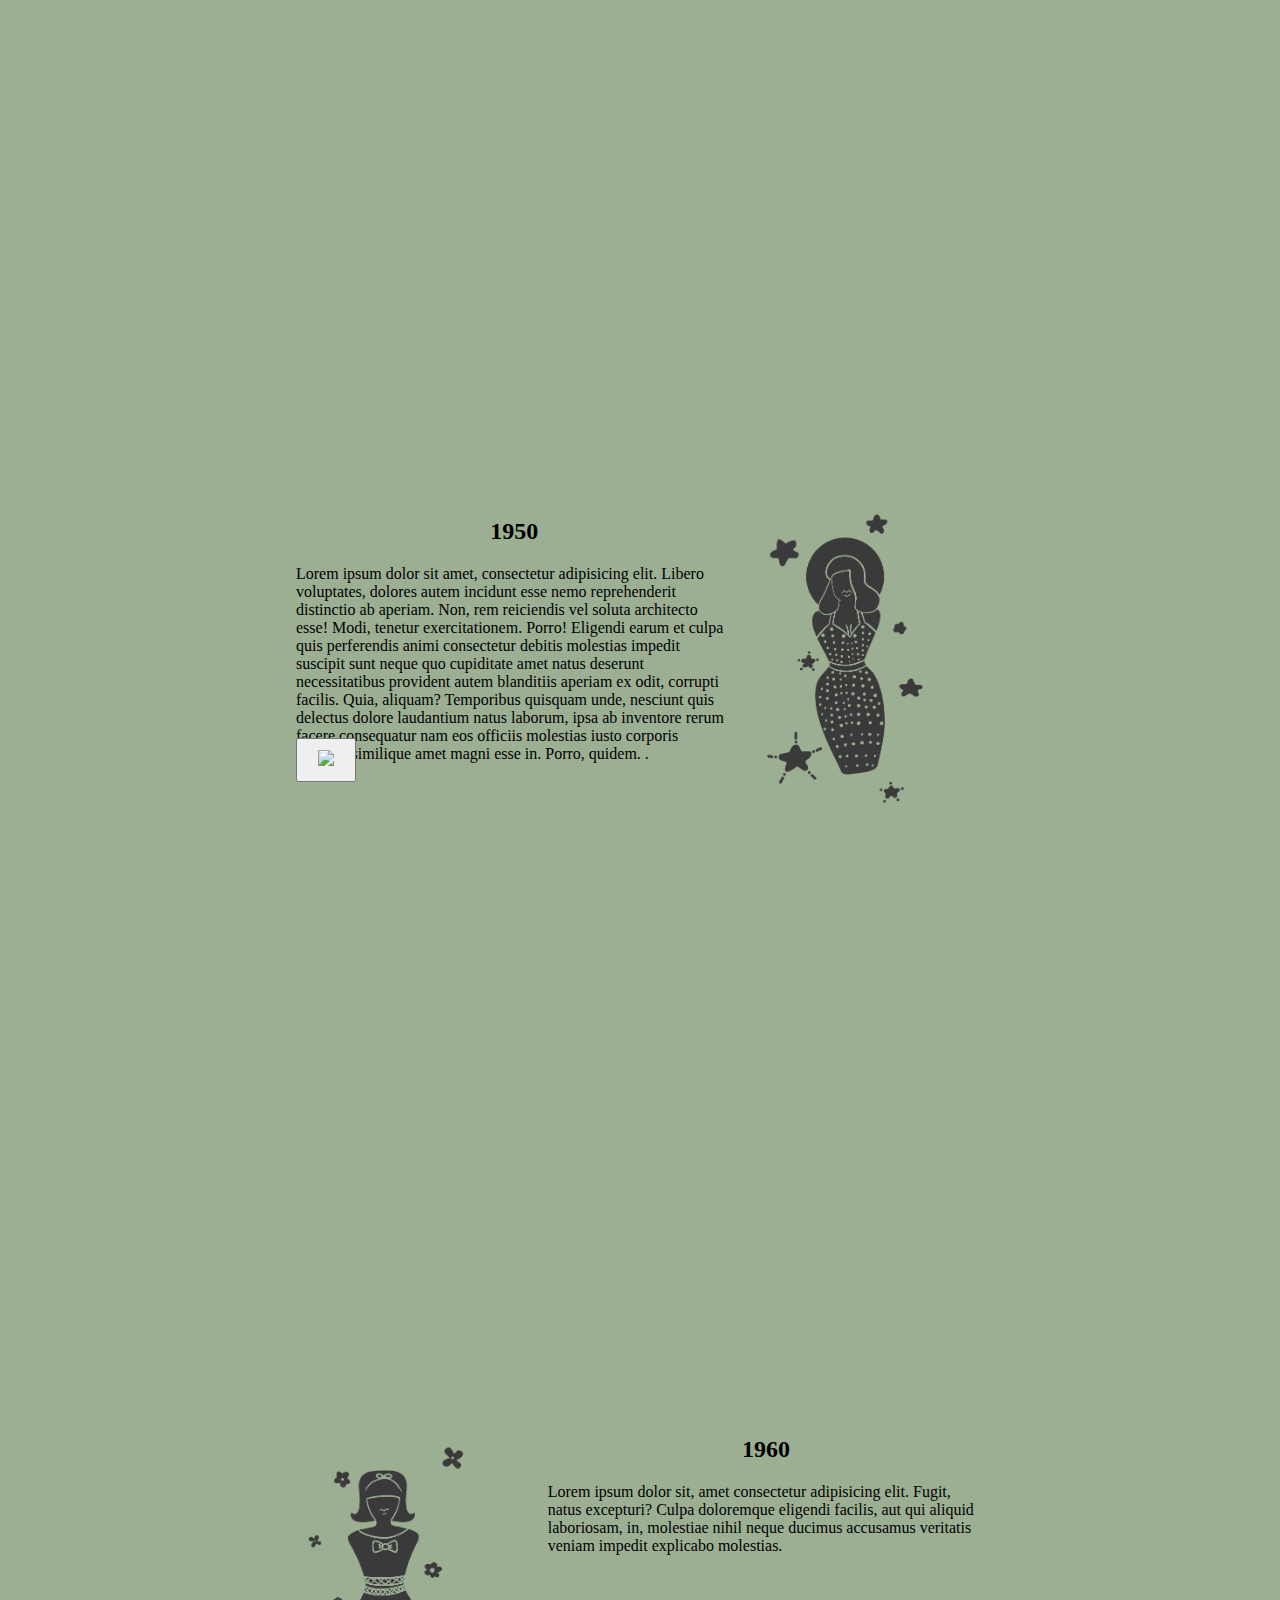
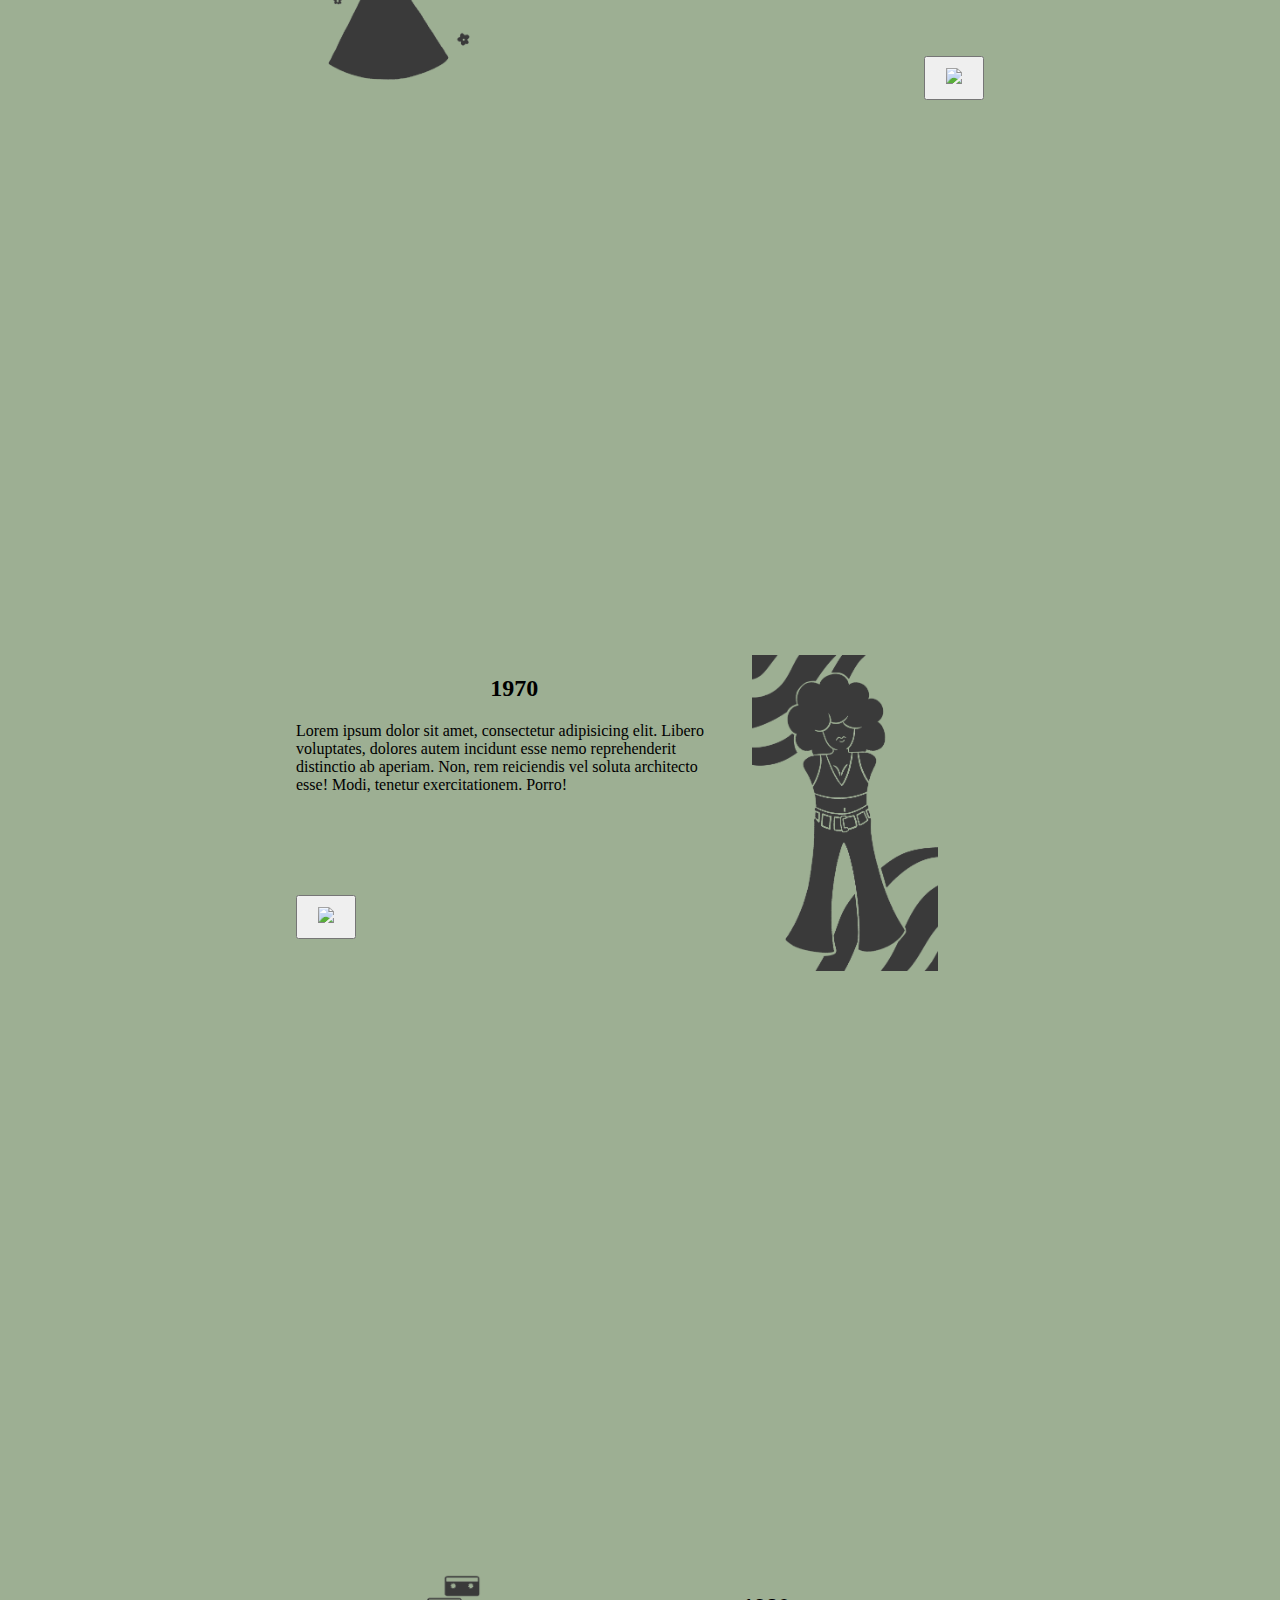
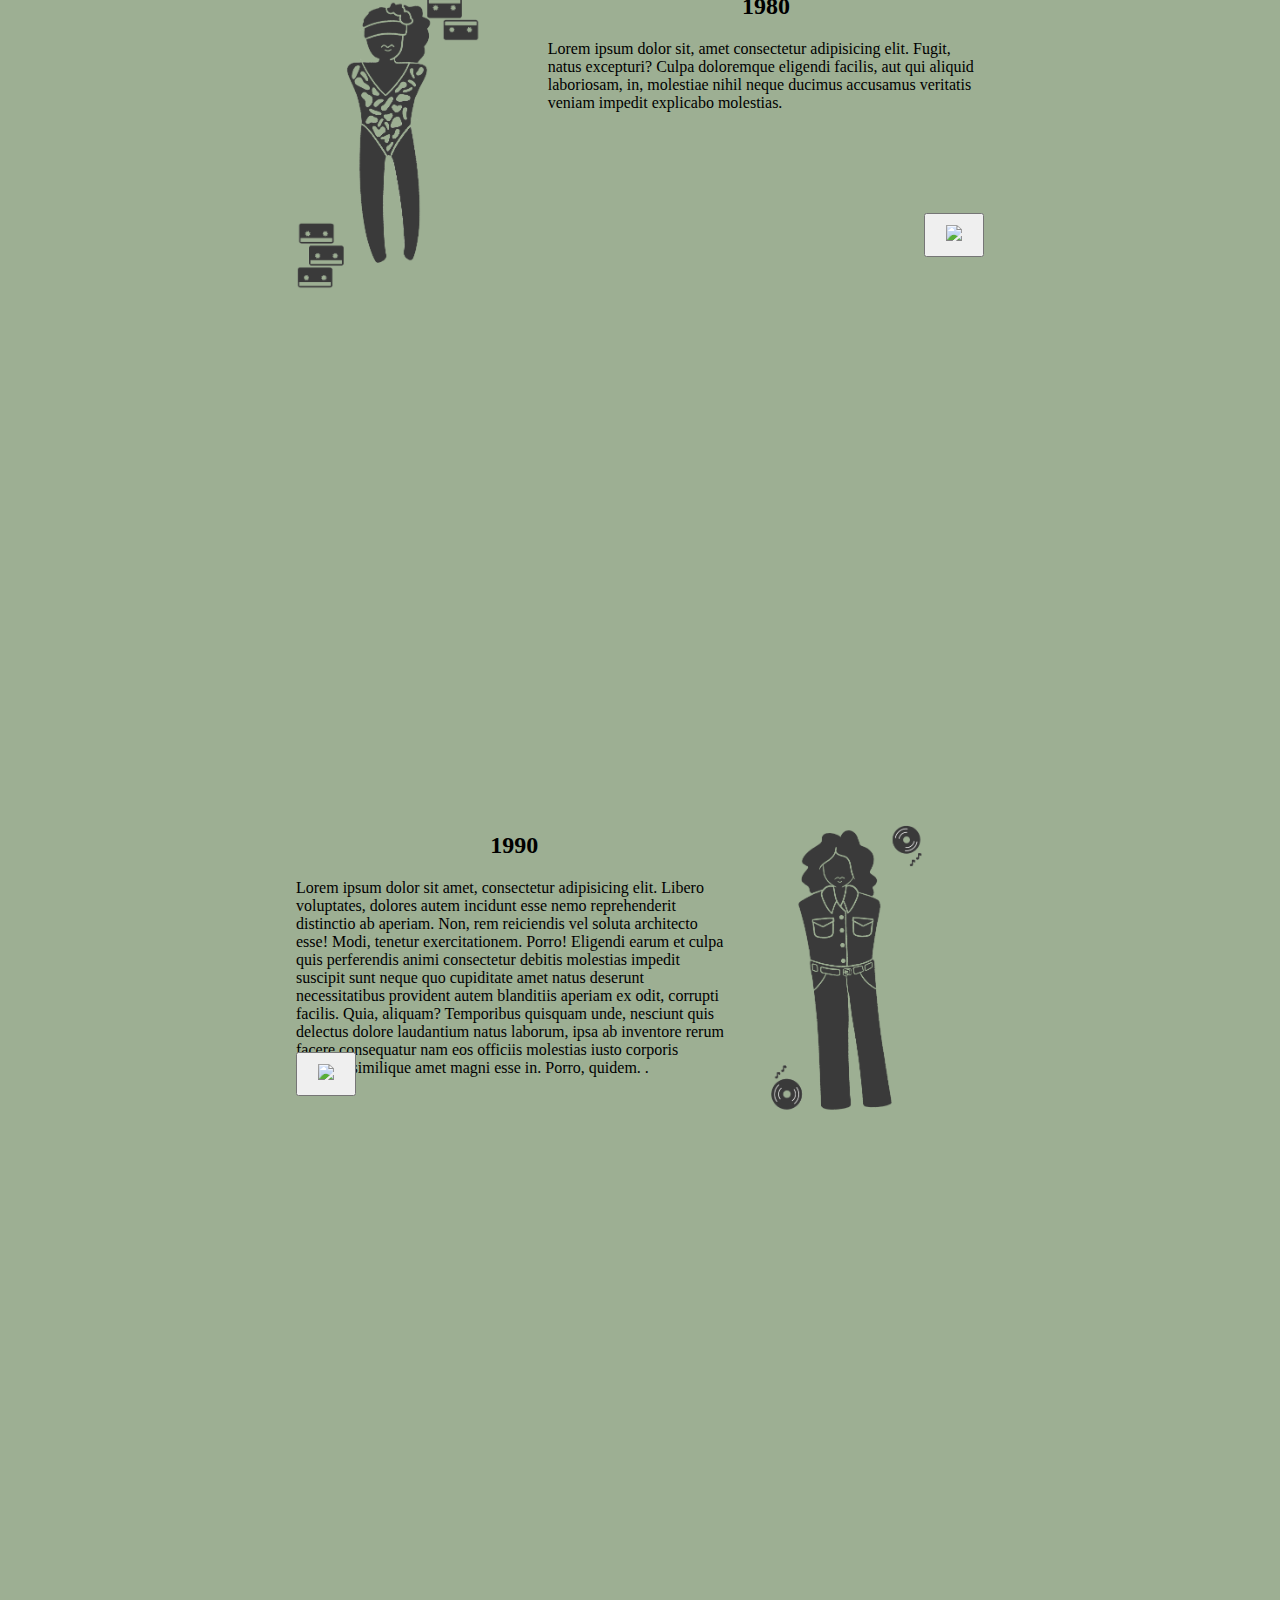
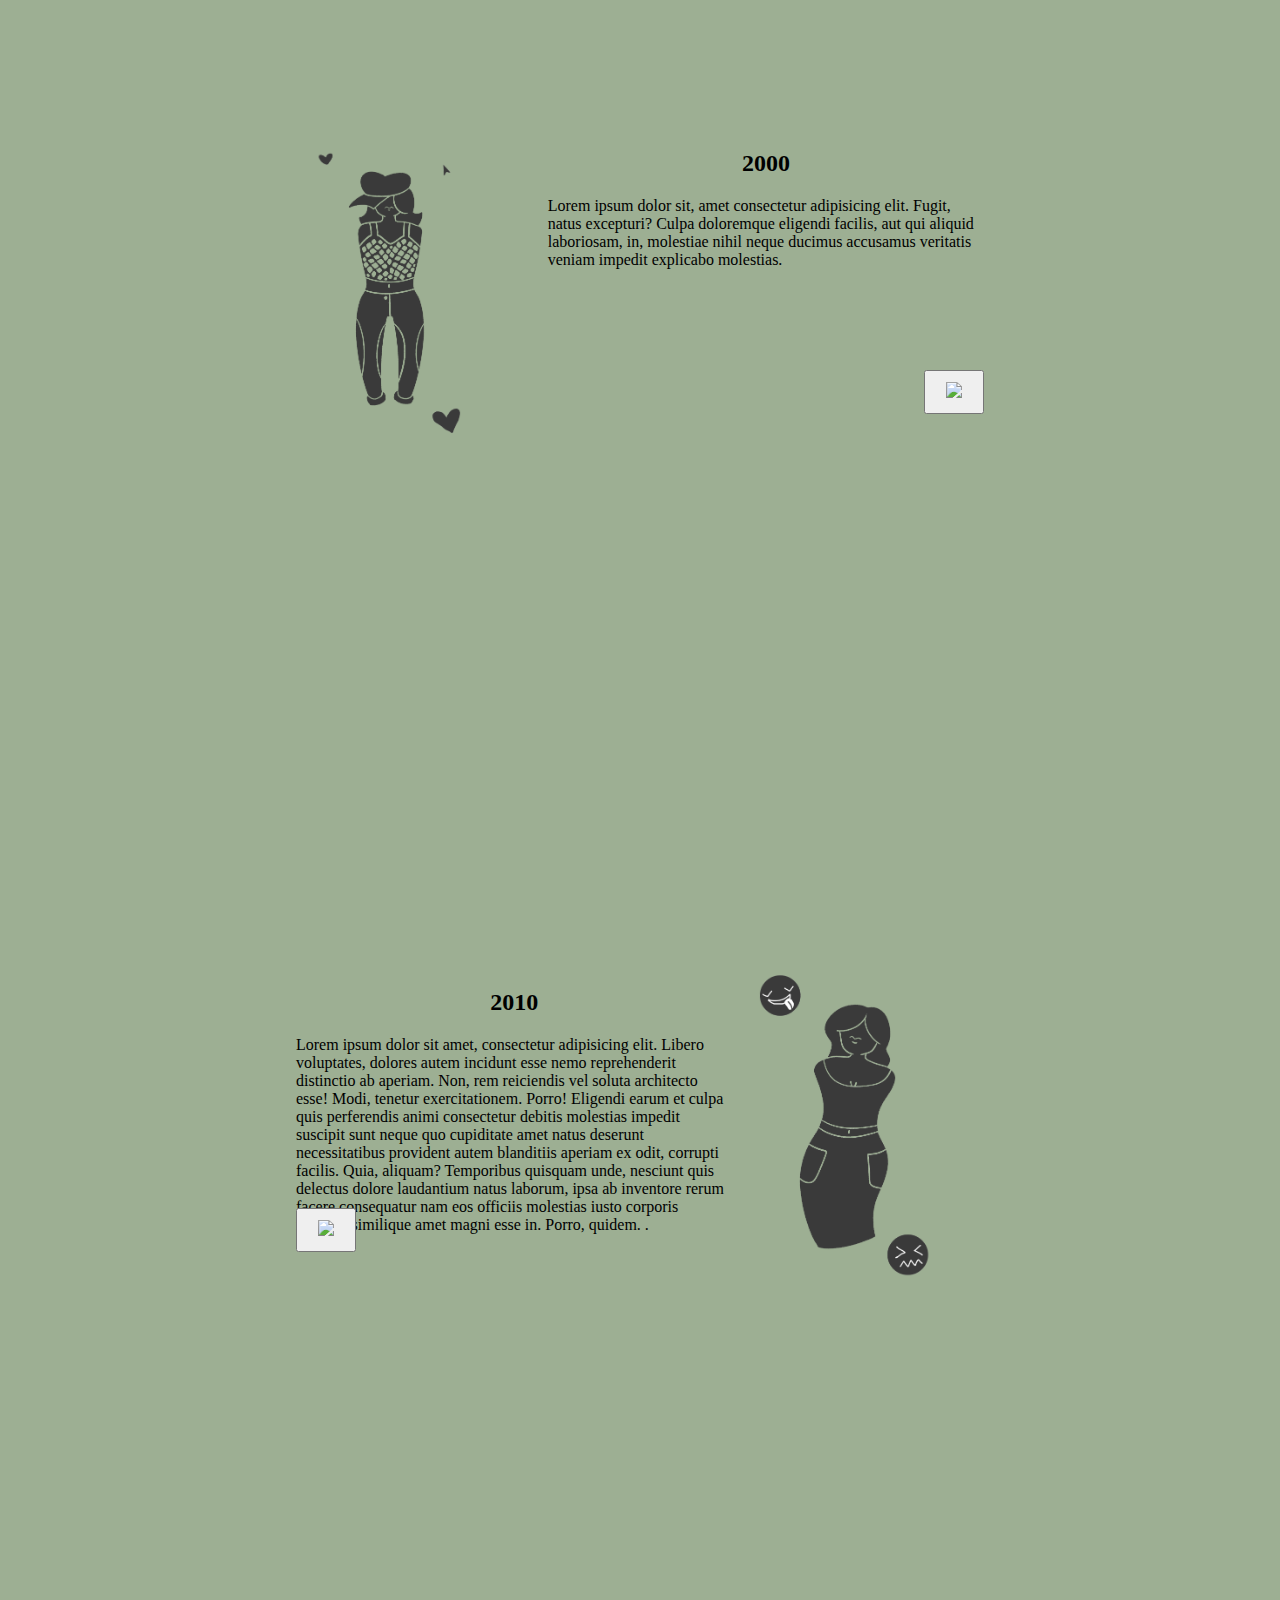
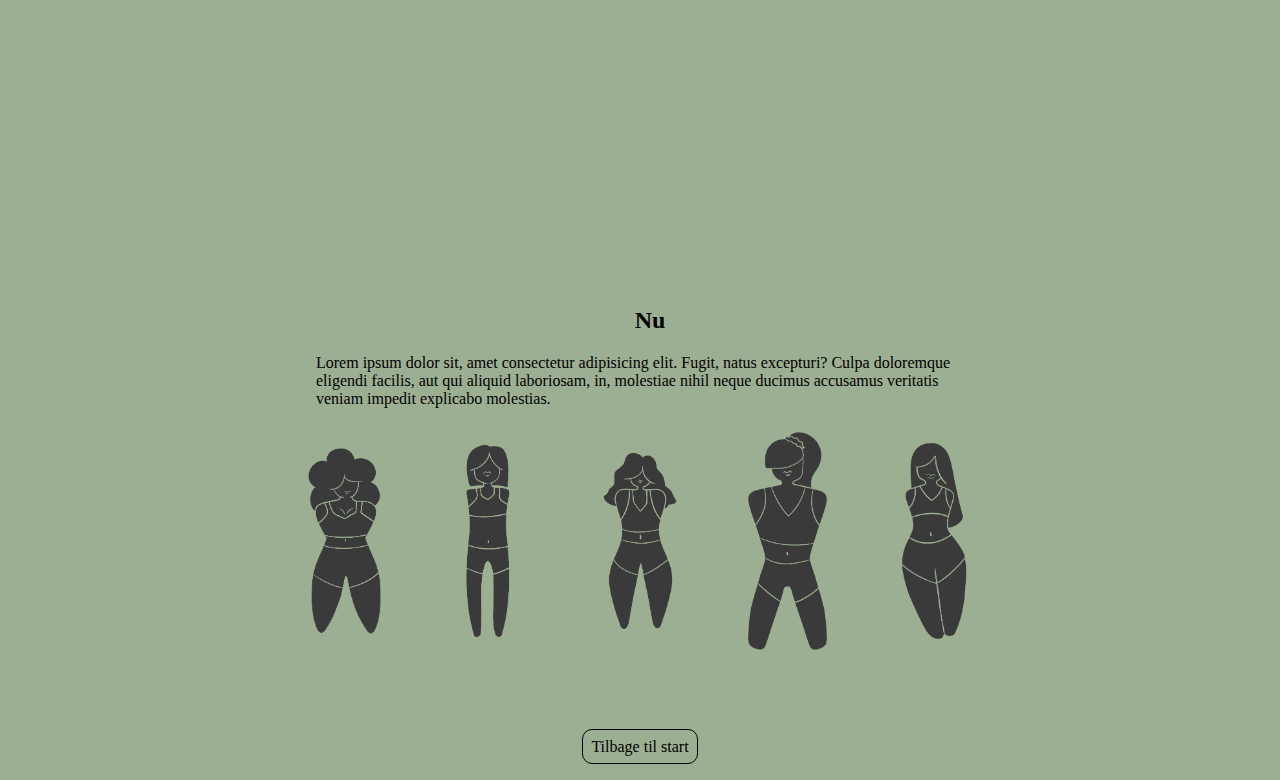
==== commit 2ab473fb: "Add files via upload" ====
--- a/Interaktiv-design/Interaktiv storytelling/index.html
+++ b/Interaktiv-design/Interaktiv storytelling/index.html
@@ -96,19 +96,23 @@
 
 <!-- Knap -->
 <div class="sf-knap">
-    <button id="sf-popupBtn"><img src="img/"></button>
-  </div>
-  
-    <!-- Popup vindue -->
-    <div class="sf-popup" id="sf-popup">
-      <div class="sf-popup-content">
-        <span class="sf-close" id="sf-closeBtn">&times;</span>
-        <p>Er dette udsagn sandt eller falsk?</p>
-        <button id="sf-trueBtn">Sandt</button>
-        <button id="sf-falseBtn">Falsk</button>
-        <p id="sf-statement">Dit svar vil blive vist her.</p>
-      </div>
-    </div>
+  <button id="sf-popupBtn"><img src="img/"></button>
+  <button id="lydKnappen">Afspil Lyd</button>
+<audio id="lydAfspiller" src="lyd.mp3" preload="auto"></audio>
+
+</div>
+
+  <!-- Popup vindue -->
+  <div class="sf-popup" id="sf-popup">
+    <div class="sf-popup-content">
+      <span class="sf-close" id="sf-closeBtn">&times;</span>
+      <p>Er dette udsagn sandt eller falsk?</p>
+      <button id="sf-trueBtn">Sandt</button>
+      <button id="sf-falseBtn">Falsk</button>
+      <p id="sf-statement">Dit svar vil blive vist her.</p>
+    </div>
+  </div>
+
 
     <!-- Scroll down animation -->
     <div class="lottie-container">
@@ -140,17 +144,28 @@
 
 <!-- Knap -->
 <div class="sf-knap-left">
-    <button id="sf-popupBtn"><img src="img/"></button>
-  </div>
-  
-    <!-- Popup vindue -->
-    <div class="sf-popup" id="sf-popup">
-      <div class="sf-popup-content">
-        <span class="sf-close" id="sf-closeBtn">&times;</span>
-        <p>Er dette udsagn sandt eller falsk?</p>
-        <button id="sf-trueBtn">Sandt</button>
-        <button id="sf-falseBtn">Falsk</button>
-        <p id="sf-statement">Dit svar vil blive vist her.</p>
+  <button id="sf-popupBtn"><img src="img/"></button>
+</div>
+
+  <!-- Popup vindue -->
+  <div class="sf-popup" id="sf-popup">
+    <div class="sf-popup-content">
+      <span class="sf-close" id="sf-closeBtn">&times;</span>
+      <p>Er dette udsagn sandt eller falsk?</p>
+      <button id="sf-trueBtn">Sandt</button>
+      <button id="sf-falseBtn">Falsk</button>
+      <p id="sf-statement">Dit svar vil blive vist her.</p>
+    </div>
+  </div>
+  
+    <!-- Popup vindue -->
+    <div class="sf-popup" id="sf-popup1">
+      <div class="sf-popup-content1">
+        <span class="sf-close" id="sf-closeBtn1">&times;</span>
+        <p>Er dette udsagn sandt eller falsk?</p>
+        <button id="sf-trueBtn1">Sandt</button>
+        <button id="sf-falseBtn1">Falsk</button>
+        <p id="sf-statement1">Dit svar vil blive vist her.</p>
       </div>
     </div>
 
@@ -164,7 +179,7 @@
 <!-- 1910 AFNSIT SLUT-->
 
 <!-- 1920 Afsnit start -->
-<div class="tidslinje-1920">1920</div>
+
 <div class="container-1920" id="1920">  
     <div class="img-1920">
 <img src="img/silluette_1920_animation.gif">
@@ -247,7 +262,7 @@
 
 <div class="container-1940" id="1940">  
     <div class="img-1940">
-<img src="img/silluette_1920_animation.gif">
+<img src="img/silluette_1940_animation.gif">
 </div>
 <div class="tekst-1940">
         <h2>1940</h2>
@@ -292,7 +307,7 @@
     .</p>
 </div>
     <div class="img-1930">
-        <img src="img/silluette_1930_animation.gif">
+        <img src="img/silluette_1950_animation.gif">
     </div>
 </div>
 
@@ -325,7 +340,7 @@
 
 <div class="container-1960" id="1960">  
     <div class="img-1960">
-<img src="img/silluette_1920_animation.gif">
+<img src="img/silluette_1960_animation.gif">
 </div>
 <div class="tekst-1960">
         <h2>1960</h2>
@@ -368,7 +383,7 @@
     </p>
 </div>
     <div class="img-1970">
-        <img src="img/silluette_1930_animation.gif">
+        <img src="img/silluette_1970_animation.gif">
     </div>
 </div>
 
@@ -402,7 +417,7 @@
 
 <div class="container-1980" id="1980">  
     <div class="img-1980">
-<img src="img/silluette_1920_animation.gif">
+<img src="img/silluette_1980_animation.gif">
 </div>
 <div class="tekst-1980">
         <h2>1980</h2>
@@ -447,7 +462,7 @@
     .</p>
 </div>
     <div class="img-1990">
-        <img src="img/silluette_1930_animation.gif">
+        <img src="img/silluette_1990_animation.gif">
     </div>
 </div>
 
@@ -481,7 +496,7 @@
 
 <div class="container-2000" id="2000">  
     <div class="img-2000">
-<img src="img/silluette_1920_animation.gif">
+<img src="img/silluette_2000_animation.gif">
 </div>
 <div class="tekst-2000">
         <h2>2000</h2>
@@ -526,7 +541,7 @@
     .</p>
 </div>
     <div class="img-2010">
-        <img src="img/silluette_1930_animation.gif">
+        <img src="img/silluette_2010_animation.gif">
     </div>
 </div>
 
@@ -559,32 +574,23 @@
 <!-- nu Afsnit start-->
 
 <div class="container-nu" id="nu">  
-    <div class="img-nu">
-<img src="img/silluette_1920_animation.gif">
-</div>
 <div class="tekst-nu">
         <h2>Nu</h2>
         <p>Lorem ipsum dolor sit, amet consectetur adipisicing elit. Fugit, natus excepturi? Culpa doloremque eligendi facilis, aut qui aliquid laboriosam, in, molestiae nihil neque ducimus accusamus veritatis veniam impedit explicabo molestias.</p>
     </div>
-</div>
-
-
-
-<!-- Knap -->
-<div class="sf-knap">
-    <button id="sf-popupBtn"><img src="img/"></button>
-  </div>
-  
-    <!-- Popup vindue -->
-    <div class="sf-popup" id="sf-popup">
-      <div class="sf-popup-content">
-        <span class="sf-close" id="sf-closeBtn">&times;</span>
-        <p>Er dette udsagn sandt eller falsk?</p>
-        <button id="sf-trueBtn">Sandt</button>
-        <button id="sf-falseBtn">Falsk</button>
-        <p id="sf-statement">Dit svar vil blive vist her.</p>
-      </div>
-    </div>
+  </div>
+    <div class="gif-container">
+      <img src="img/silluette_nu_1.png" alt="GIF 1">
+      <img src="img/silluette_nu_2.png" alt="GIF 2">
+      <img src="img/silluette_nu_3.png" alt="GIF 3">
+      <img src="img/silluette_nu_4.png" alt="GIF 4">
+      <img src="img/silluette_nu_5.png" alt="GIF 5">
+    </div>
+
+<div class="tilbage-til-start">
+  <a href="#Start">Tilbage til start</a>
+</div>
+
 
 <!-- nu Afsnit slut-->
 
@@ -608,4 +614,7 @@
 
 <!-- Link til brødkrumme java -->
 <script src="timeline.js"></script>
+
+<!-- Afspil lyd -->
+<script src="lyd.js"></script>
 </html>--- a/Interaktiv-design/Interaktiv storytelling/style.css
+++ b/Interaktiv-design/Interaktiv storytelling/style.css
@@ -146,7 +146,6 @@
     cursor: pointer;
 }
 
-/* 1900 - Start */
 
 /*Sandt eller falsk knap*/
 
@@ -176,7 +175,7 @@
   align-items: center;
 }
 
-#sf-trueBtn, #sf-falseBtn, #sf-trueBtn1, #sf-falseBtn1 {
+#sf-trueBtn, #sf-falseBtn {
   border: 1px solid black;
   border-radius: 10px;
   margin: 1rem;
@@ -186,16 +185,16 @@
   cursor: pointer;
 }
 
-#sf-trueBtn:hover, #sf-falseBtn:hover, #sf-trueBtn1:hover, #sf-falseBtn1:hover {
+#sf-trueBtn:hover, #sf-falseBtn:hover{
   background-color: rgb(232, 229, 229);
   color: black;
 }
 
- #sf-popup.green, #sf-popup1.green {
+ #sf-popup.green {
   background-color: green; /* Stil for grøn baggrundsfarve */
 }
 
-#sf-popup.red, #sf-popup1.red {
+#sf-popup.red{
   background-color: red; /* Stil for rød baggrundsfarve */
 }
 
@@ -241,18 +240,9 @@
 .container-2000, 
 .container-nu {
     display: flex;
-    margin-top: 8rem;
+    margin-top: 25rem;
   }
   
-  .img-1900, 
-  .img-1920,
-  .img-1940,
-  .img-1960,
-  .img-1980,
-  .img-2000,
-  .img-nu {
-    max-width: 30%;
-  }
   
   .tekst-1900,
   .tekst-1920,
@@ -283,7 +273,7 @@
   .img-1980 img,
   .img-2000 img,
   .img-nu img {
-    max-width: 100%;
+    max-width: 80%;
     height: auto;
   }
 
@@ -317,7 +307,7 @@
 .container-1990,
 .container-2010 {
   display: flex;
-  margin-top: 7rem;
+  margin-top: 20rem;
 }
 
 .img-1910 img, 
@@ -385,3 +375,70 @@
 
 
 
+.popup-container {
+  position: fixed;
+  top: 50%;
+  left: 50%;
+  transform: translate(-50%, -50%);
+  background: #ffffff;
+  padding: 20px;
+  box-shadow: 0 2px 5px rgba(0, 0, 0, 0.2);
+  z-index: 9999;
+}
+
+.popup-content {
+  text-align: center;
+}
+
+.popup-btn {
+  background-color: #007bff;
+  color: white;
+  border: none;
+  padding: 10px 20px;
+  font-size: 16px;
+  cursor: pointer;
+}
+
+.popup-btn:hover {
+  background-color: #0056b3;
+}
+
+.true-btn, .false-btn {
+  background-color: #28a745;
+  color: white;
+  border: none;
+  padding: 10px 20px;
+  font-size: 16px;
+  cursor: pointer;
+  margin: 5px;
+}
+
+.true-btn:hover, .false-btn:hover {
+  opacity: 0.8;
+}
+
+
+
+.gif-container {
+  display: flex;
+  justify-content: center;
+}
+
+.gif-container img {
+  max-width: 20%;
+  height: auto;
+  margin: 0 5px;
+}
+
+.tilbage-til-start {
+  text-align: center;
+  margin-top: 5rem;
+}
+
+.tilbage-til-start a {
+  text-decoration: none;
+  color: black;
+  border: 1px black solid;
+  padding: .5rem;
+  border-radius: 10px;
+}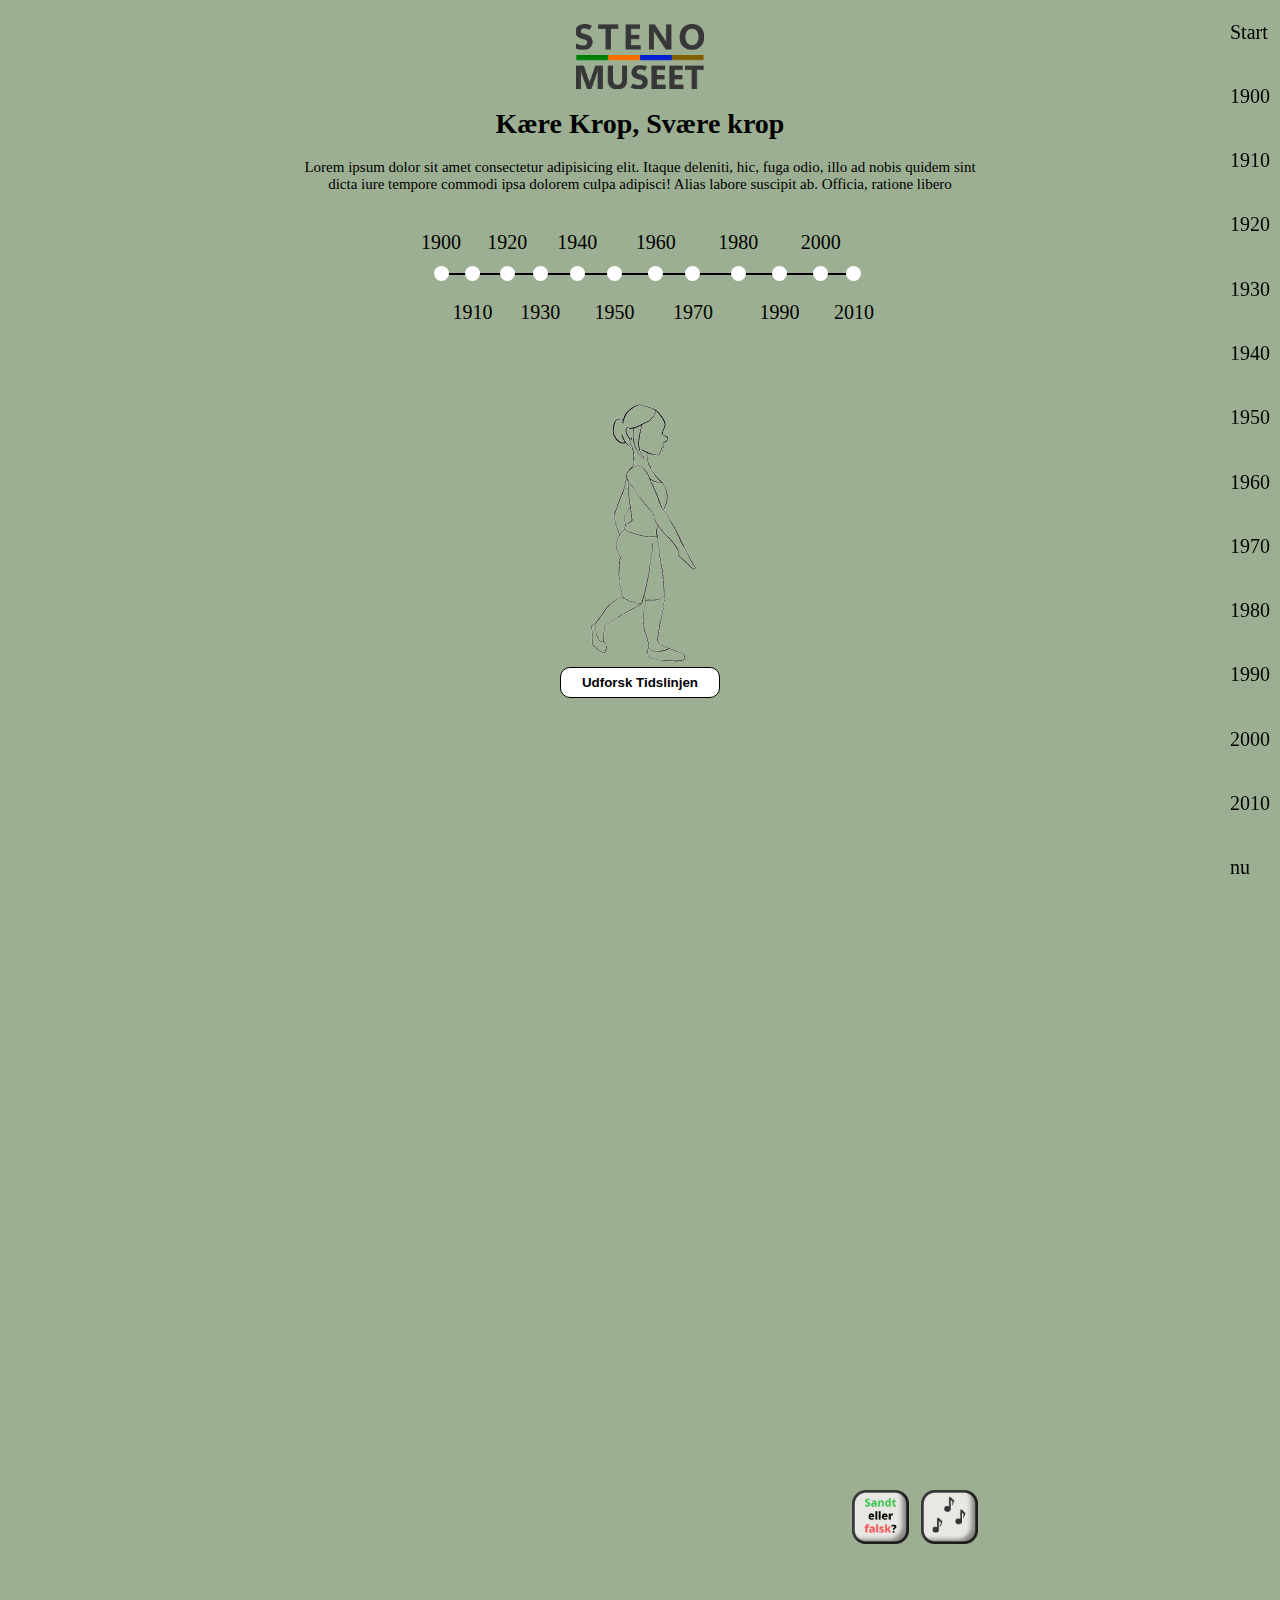
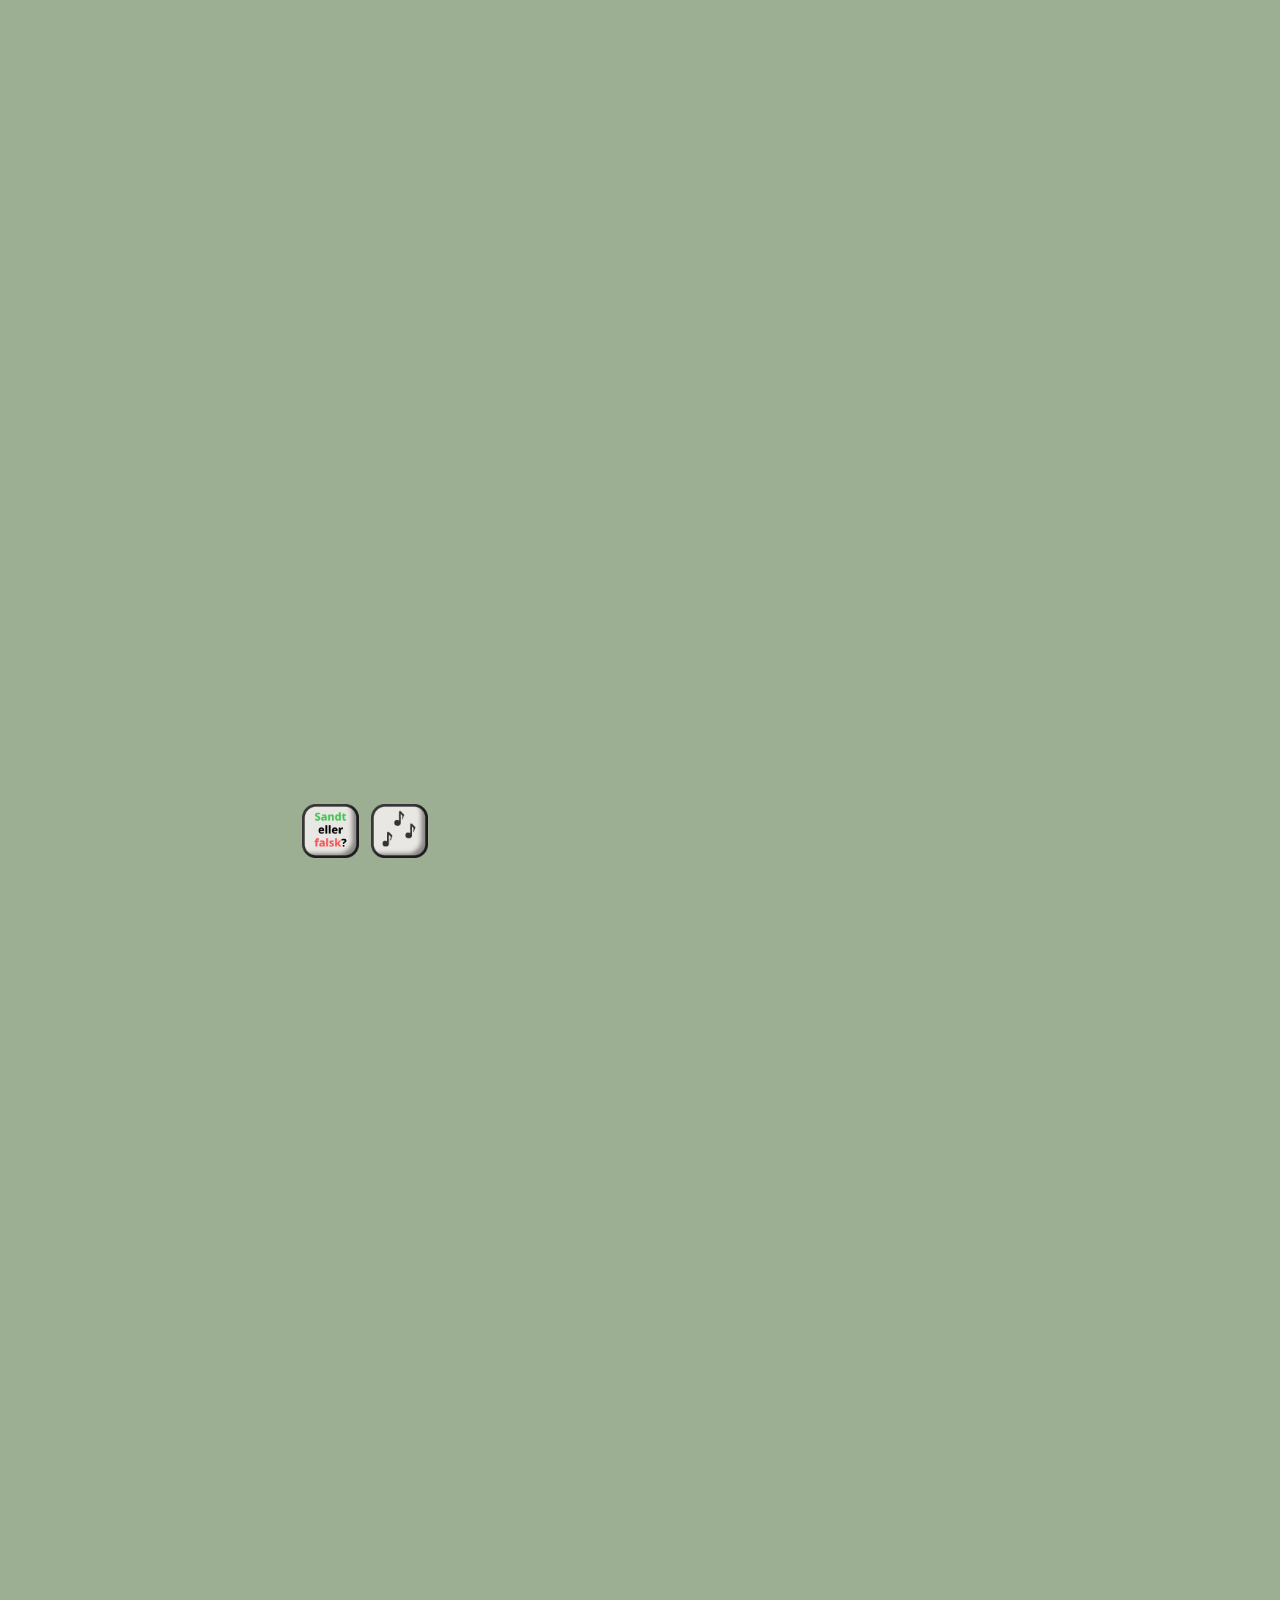
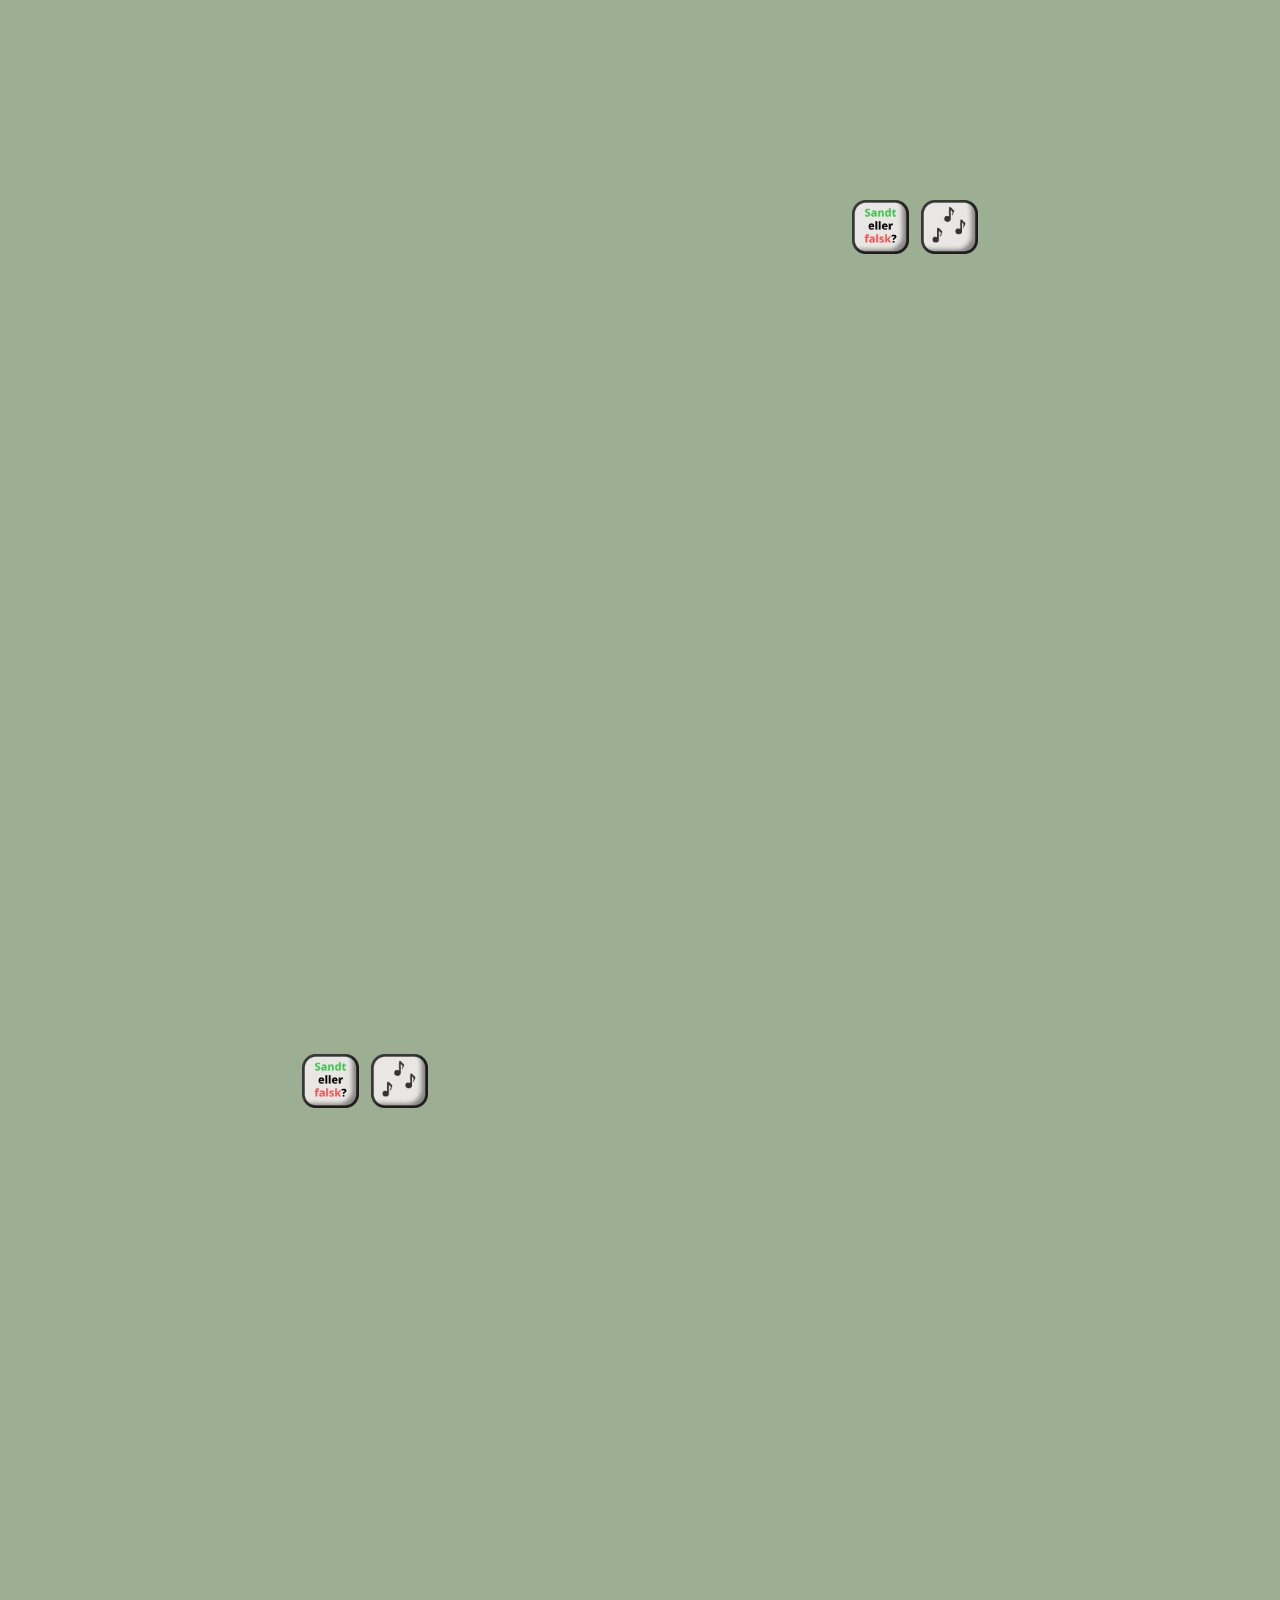
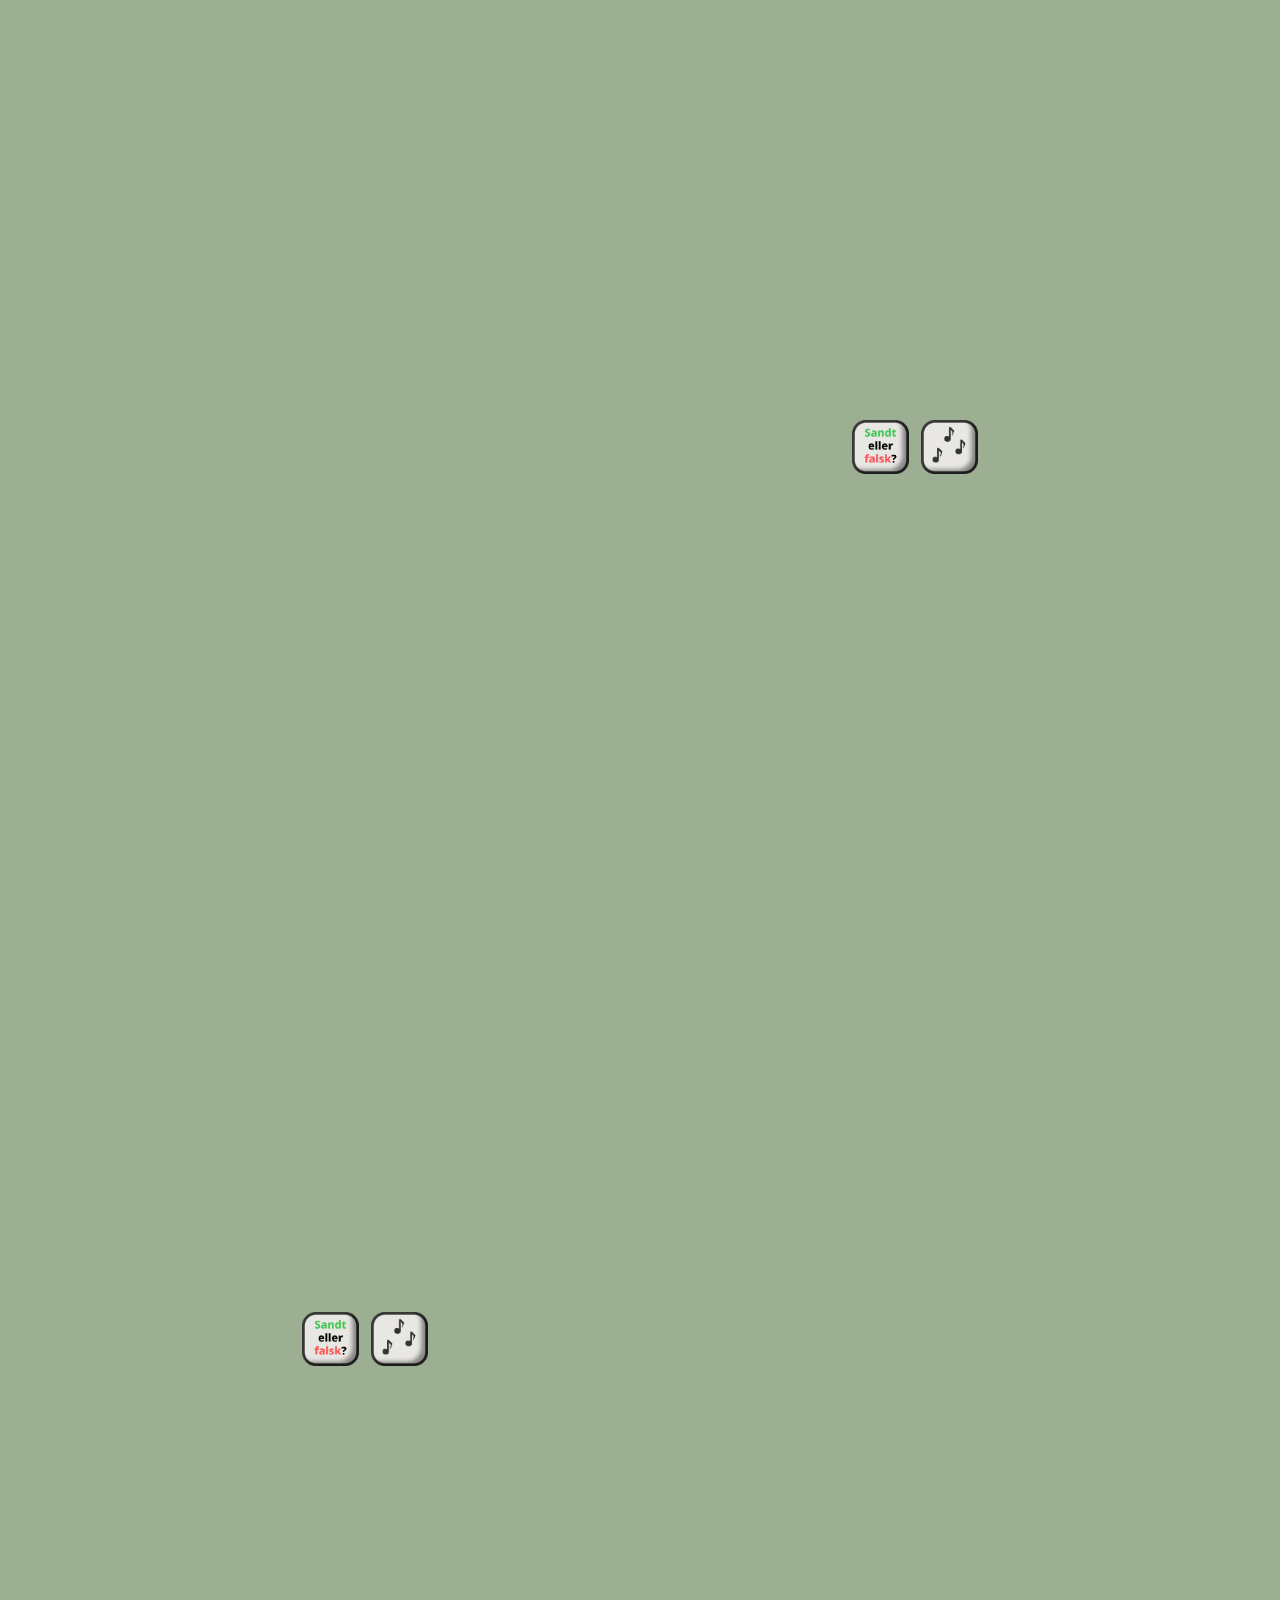
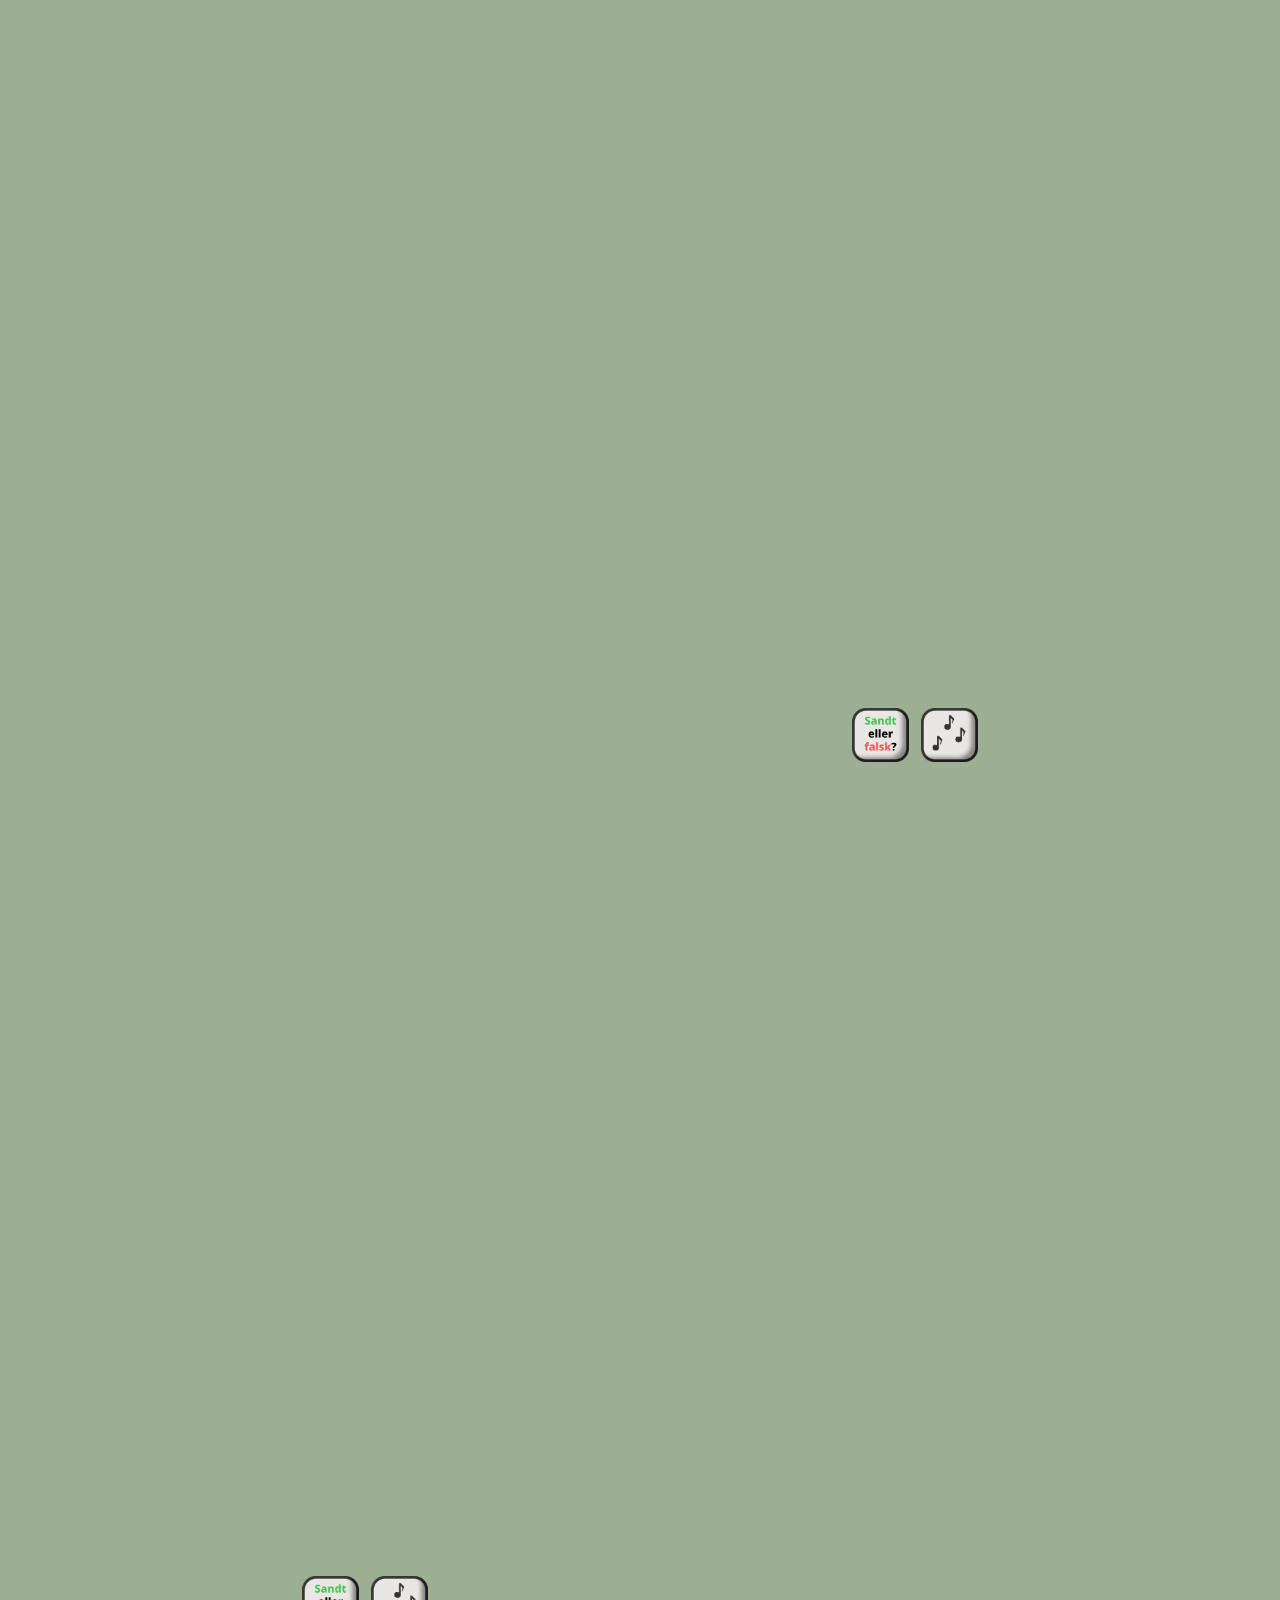
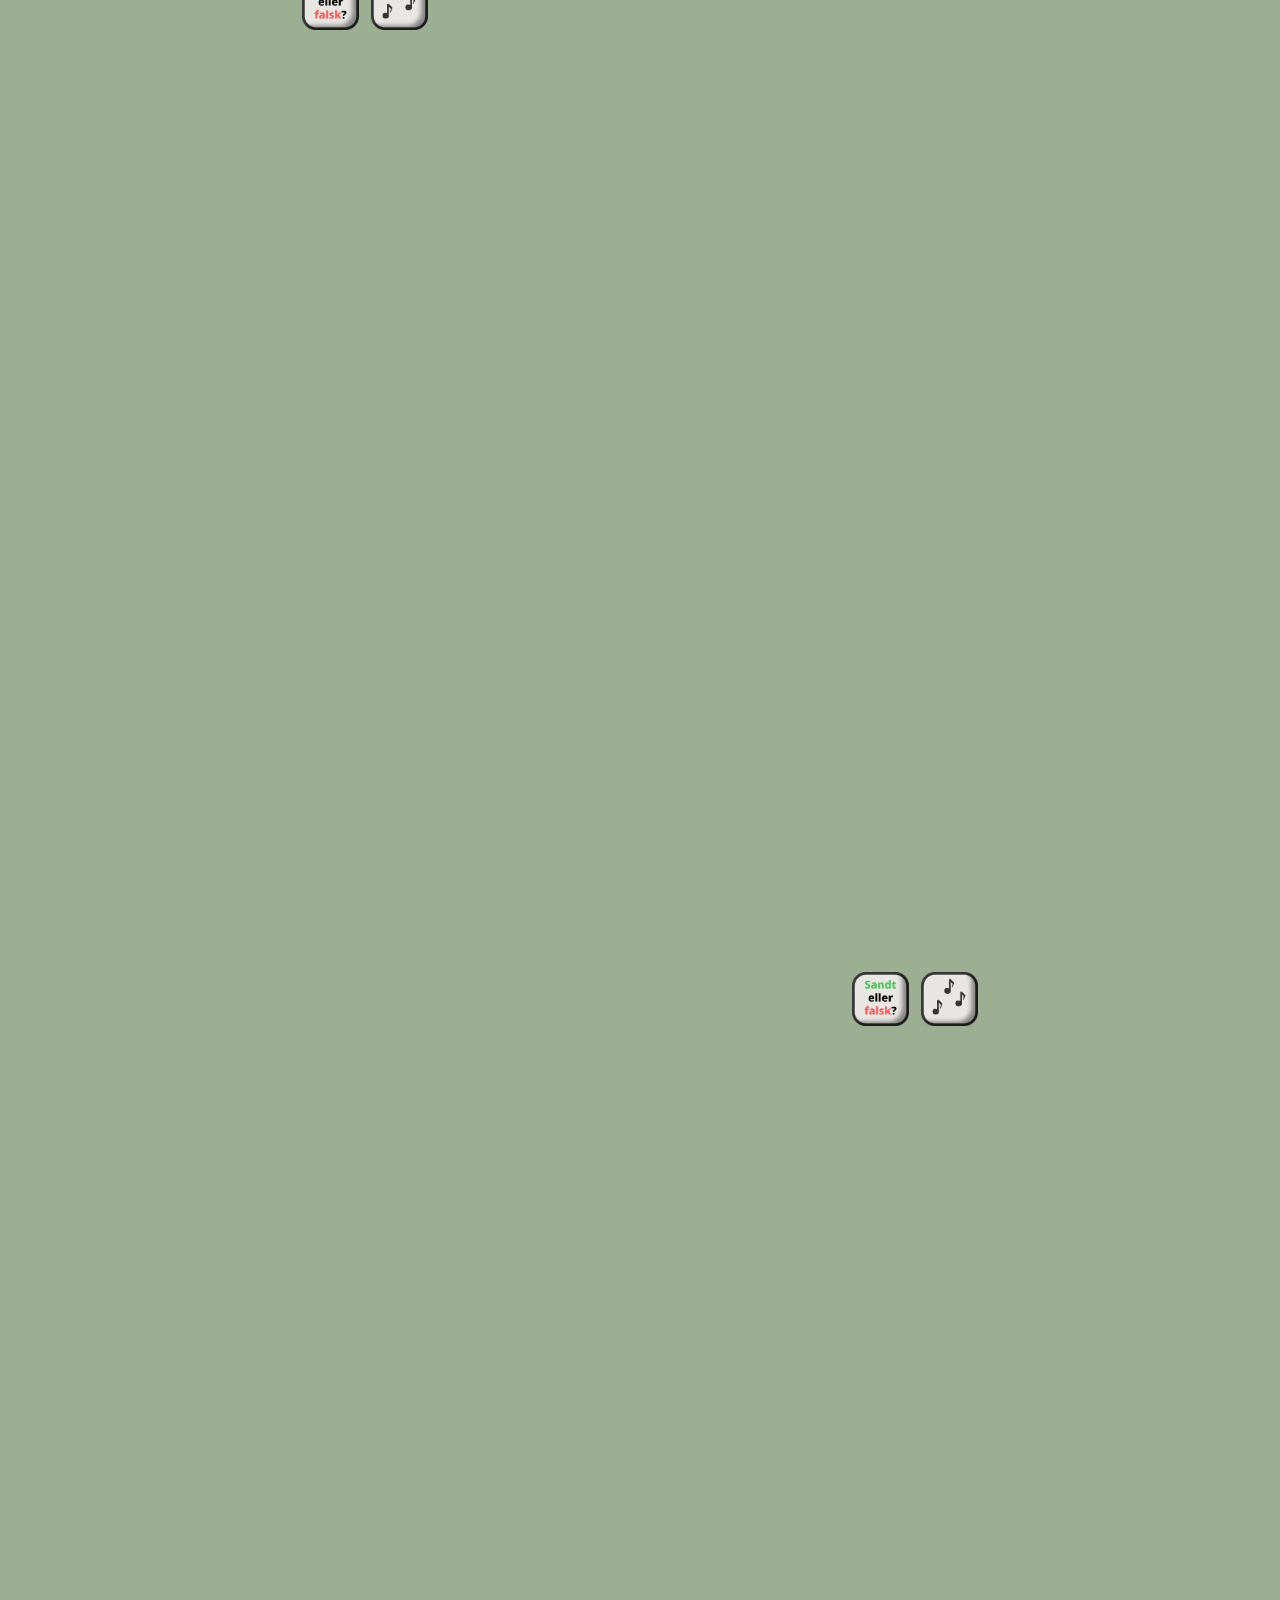
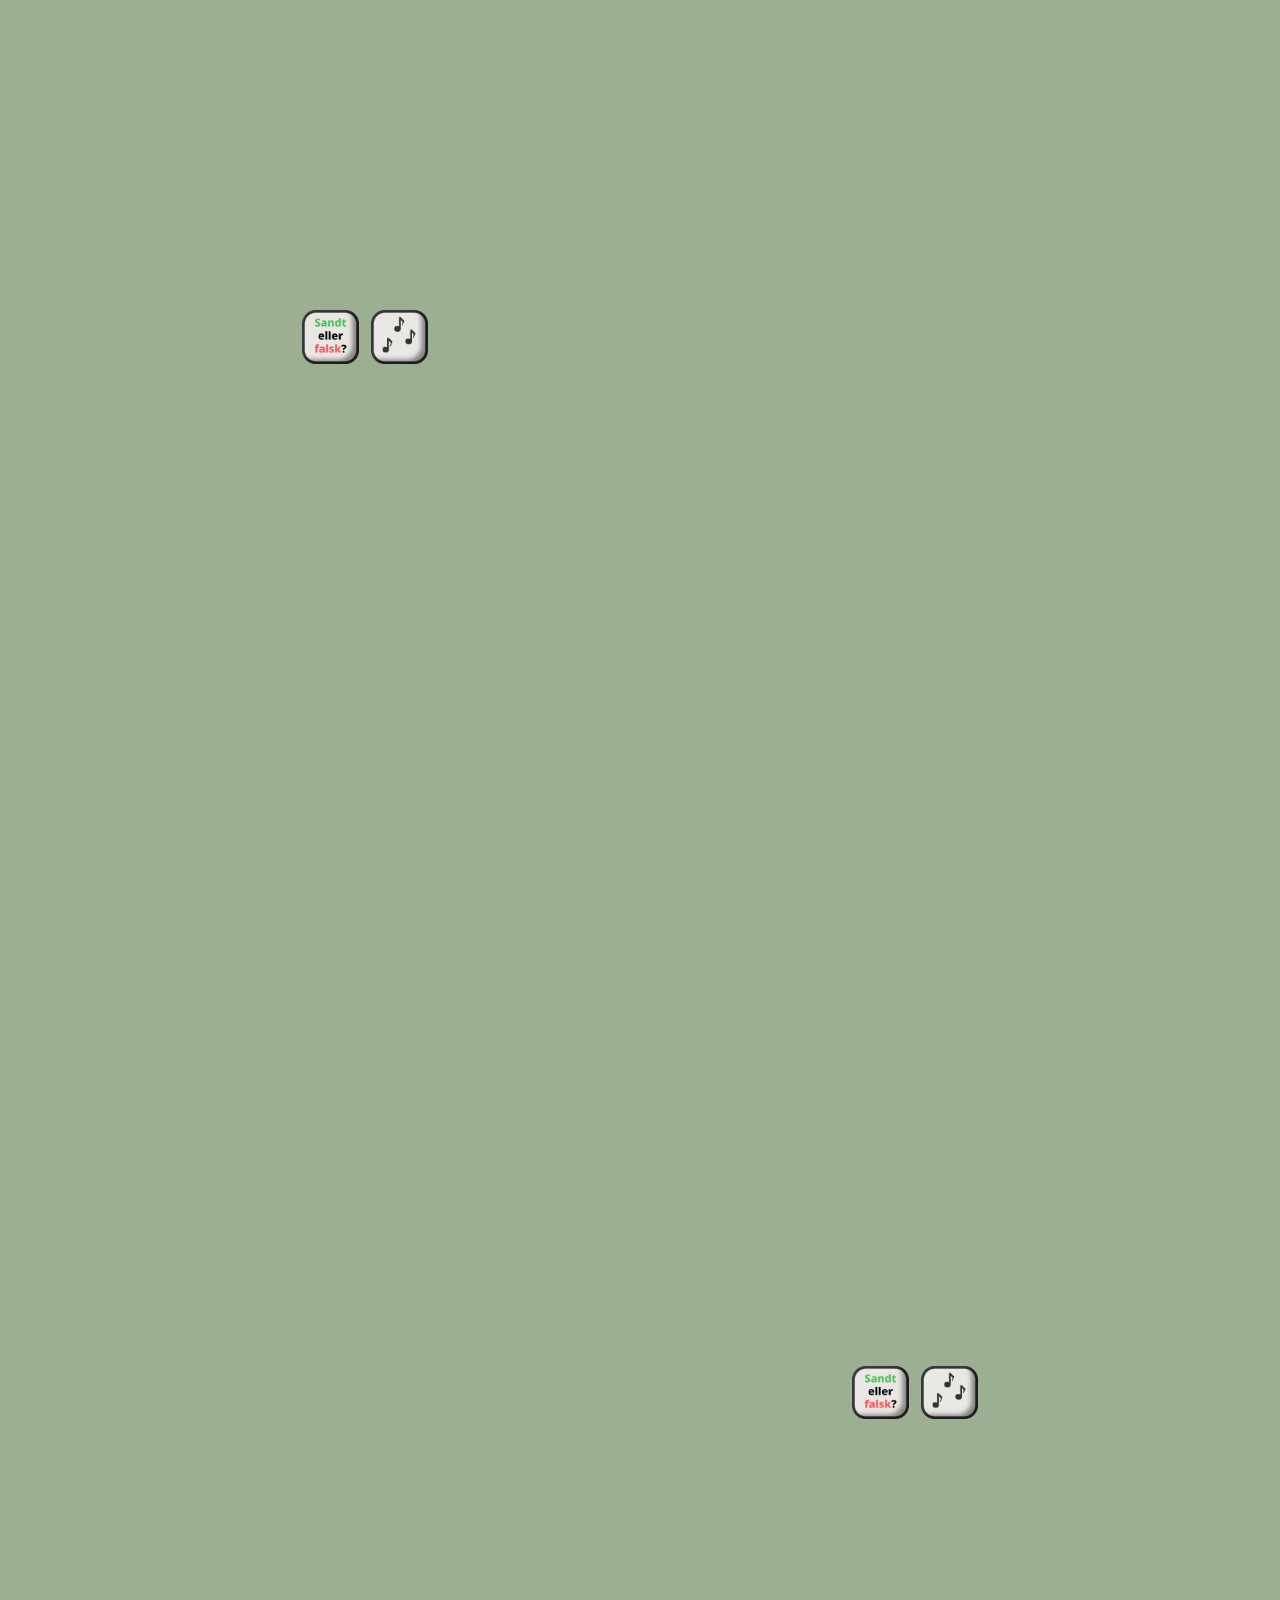
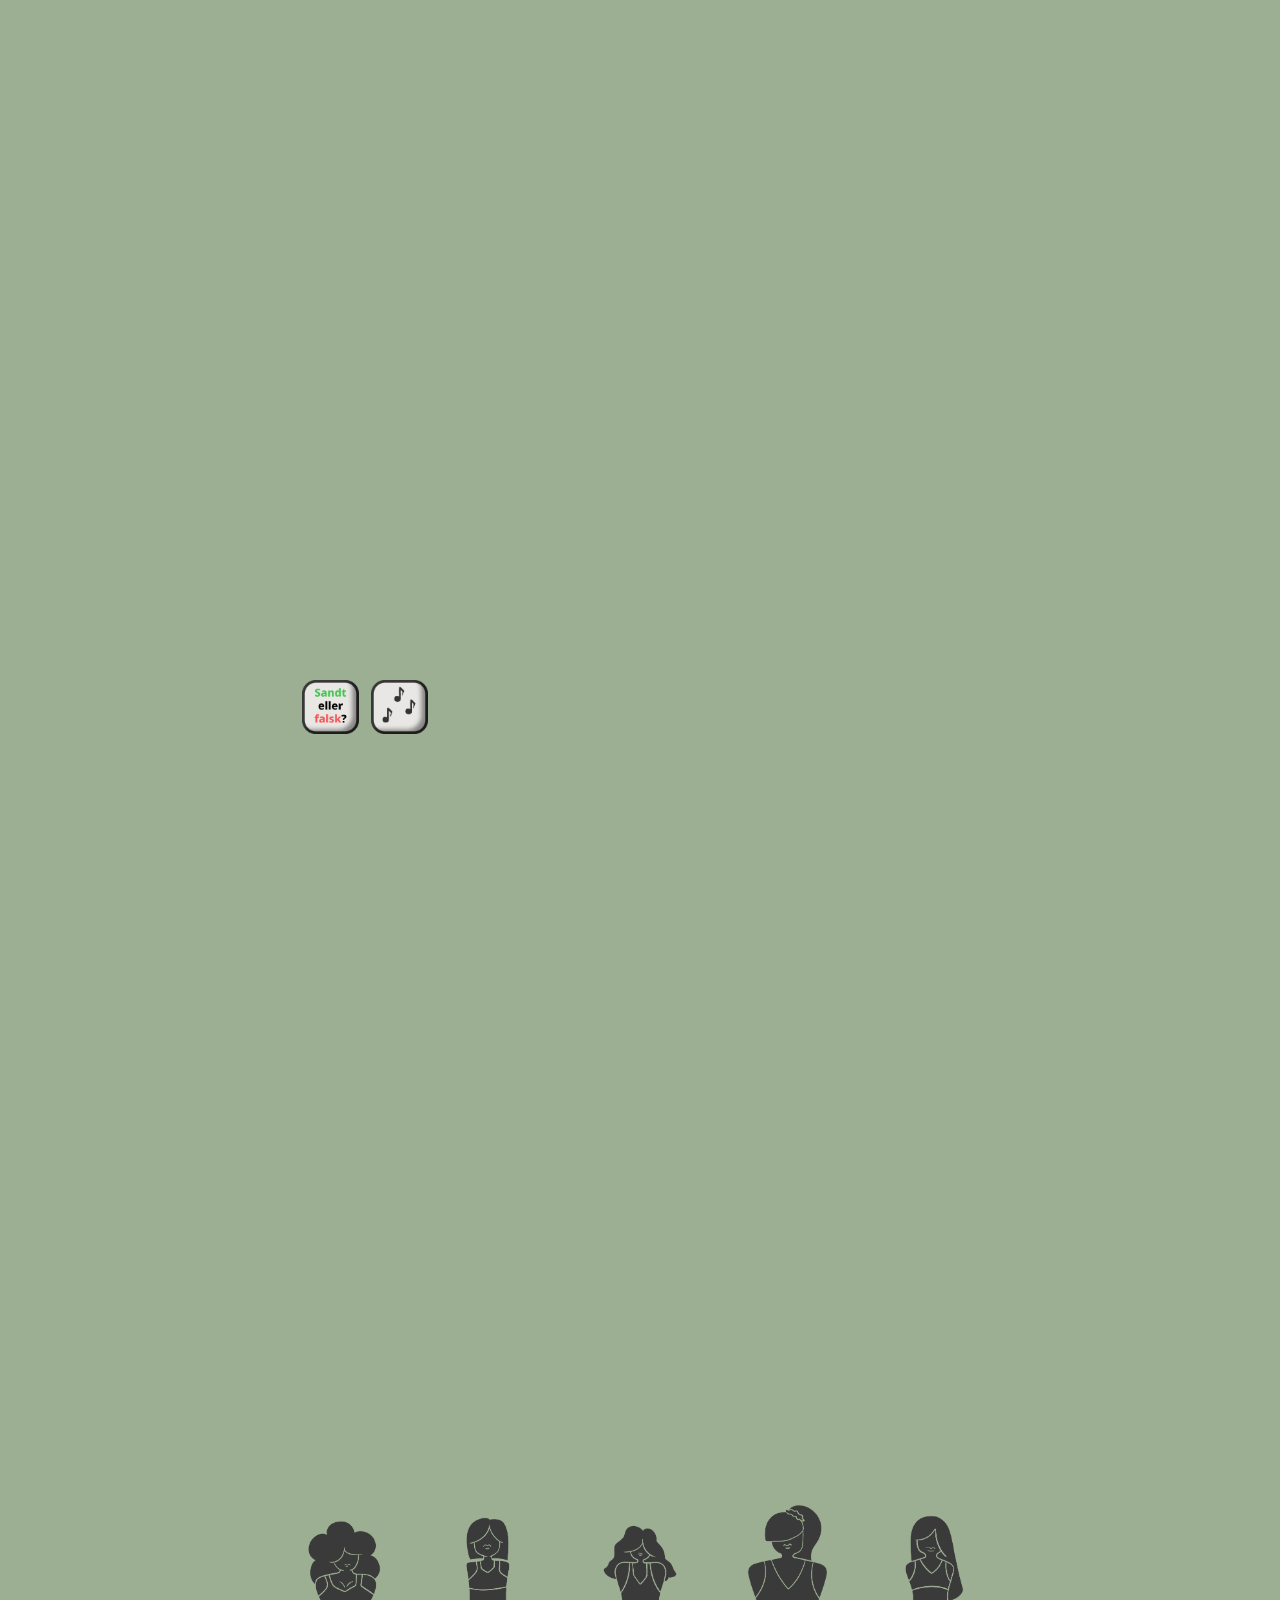
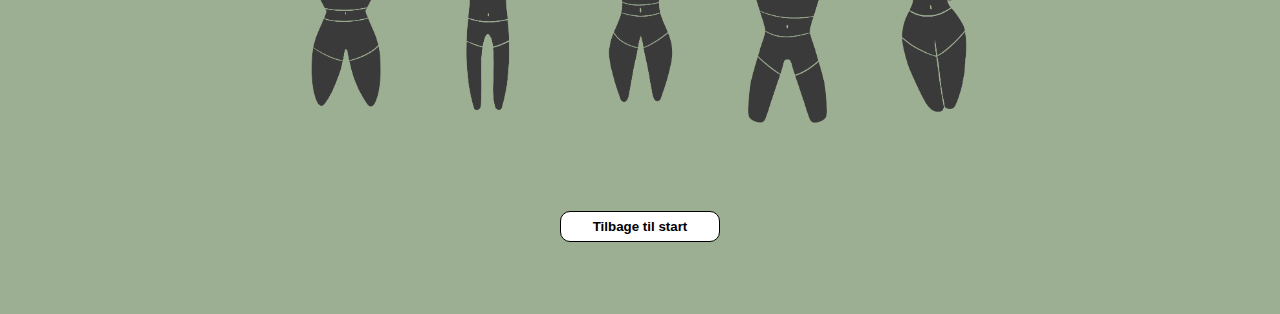
==== commit 7affa484: "Add files via upload" ====
--- a/Interaktiv-design/Interaktiv storytelling/index.html
+++ b/Interaktiv-design/Interaktiv storytelling/index.html
@@ -3,15 +3,20 @@
 <head>
     <meta charset="UTF-8">
     <meta name="viewport" content="width=device-width, initial-scale=1.0">
+    <!-- Link til CSS -->
     <link rel="stylesheet" href="style.css">
+    <!-- Title -->
     <title>Kvindeidealer | Steno Museet </title>
+    <!-- Fav icon -->
+    <link rel="icon" href="img/fav_icon.ico" type="image/x-icon">
+  
 </head>
 <body>
 
     <!-- LOGO, TEKST, OVERSKRIFT START -->
     <section id="Start">
     <div class="steno-logo">
-        <img src="img/Steno-logo-done.png" alt="Steno-Museet">
+        <img src="img/steno_logo.png" alt="Steno-Museet">
     </div>
 
  <div class="overskrift">
@@ -90,16 +95,17 @@
 </div>
 <div class="tekst-1900">
         <h2>1900</h2>
-        <p>Lorem ipsum dolor sit, amet consectetur adipisicing elit. Fugit, natus excepturi? Culpa doloremque eligendi facilis, aut qui aliquid laboriosam, in, molestiae nihil neque ducimus accusamus veritatis veniam impedit explicabo molestias.</p>
+        <p>	En høj, fyldig og magtfuld kvinde, der fylder kjolen ud. Fra siden ligner hun et S med slank talje, der er formet ved hjælp af et korset. Dengang blev der reklameret fedemiddel i aviserne, så kvinderne kunne fylde kjolerne ud.
+          Det  blev kaldt en hvepsetalje og den var på ikke andet end 47 centimeter og i dette årti var det en hård kamp for kvinderne at opnå dette ideal. Det var ikke naturligt at opnå dette ideal ved bare kost, selvom det også var noget de gik op i og man skulle stadig have lidt på sidebenene, så kvinderne snørede sig selv ind i korsetter. Skuespillerinder gik også op i dette, som f.eks. Sarah Bernhardt, og hun havde også en timeglasfigur, med den meget tynde talje.
+          </p>
     </div>
 </div>
 
 <!-- Knap -->
 <div class="sf-knap">
-  <button id="sf-popupBtn"><img src="img/"></button>
-  <button id="lydKnappen">Afspil Lyd</button>
-<audio id="lydAfspiller" src="lyd.mp3" preload="auto"></audio>
-
+  <button id="sf-popupBtn"><img src="img/sandtelfalsk.png"  title="Sandt eller falsk"></button>
+  <button id="lydKnappen1900"><img src="img/lydknap.png"></button>
+<audio id="lydAfspiller1900" src="lyd/fail-sound-effect-b3FJgIZVW4g.mp3" preload="auto"></audio>
 </div>
 
   <!-- Popup vindue -->
@@ -132,10 +138,9 @@
     <div class="container-1910" id="1910">
     <div class="tekst-1910">
         <h2>1910</h2>
-    <p>Lorem ipsum dolor sit amet, consectetur adipisicing elit. Libero voluptates, dolores autem incidunt esse nemo reprehenderit distinctio ab aperiam. Non, rem reiciendis vel soluta architecto esse! Modi, tenetur exercitationem. Porro!
-    Eligendi earum et culpa quis perferendis animi consectetur debitis molestias impedit suscipit sunt neque quo cupiditate amet natus deserunt necessitatibus provident autem blanditiis aperiam ex odit, corrupti facilis. Quia, aliquam?
-    Temporibus quisquam unde, nesciunt quis delectus dolore laudantium natus laborum, ipsa ab inventore rerum facere consequatur nam eos officiis molestias iusto corporis maxime similique amet magni esse in. Porro, quidem.
-    .</p>
+    <p>Den korsetterede talje forsvandt til fordel for en mere flydende statur, nærmest oval. Dengang var det de moderne med de store, orientalske kåber, der er inspireret af designeren Paul Poiret, der dette årti opfandt catwalken. Han hjalp med at skabe kjoler, der var mere bevægelige og afslappende at have på for kvinderne.
+      Det var omkring første verdenskrig, at kvinderne opnåede frigørelse i mere end forstand. Det fik stemmeret og begyndte gradvist at løsne op for det stramme korsetter. En af de store stilikoner var Irene Castle, med det feminine look og var på samme tid også kurvet.
+      </p>
 </div>
     <div class="img-1910">
         <img src="img/silluette_1910_animation.gif">
@@ -144,7 +149,9 @@
 
 <!-- Knap -->
 <div class="sf-knap-left">
-  <button id="sf-popupBtn"><img src="img/"></button>
+  <button id="sf-popupBtn"><img src="img/sandtelfalsk.png" title="Sandt eller falsk"></button>
+  <button id="lydKnappen1910"><img src="img/lydknap.png"></button>
+<audio id="lydAfspiller1910" src="lyd/fail-sound-effect-b3FJgIZVW4g.mp3" preload="auto"></audio>
 </div>
 
   <!-- Popup vindue -->
@@ -186,15 +193,19 @@
 </div>
 <div class="tekst-1920">
         <h2>1920</h2>
-        <p>Lorem ipsum dolor sit, amet consectetur adipisicing elit. Fugit, natus excepturi? Culpa doloremque eligendi facilis, aut qui aliquid laboriosam, in, molestiae nihil neque ducimus accusamus veritatis veniam impedit explicabo molestias.</p>
+        <p>La garçonne var det franske udtryk for “drengepigen”, som var genkendeligt ved sin kombination af maskulin og feminine træk. Kvinderne brugte slankende elastikker til at forme kroppen ind, og den danske stumfilmstjerne Asta Nielsen var årtiets stilikon.
+          På samme tid begyndte kvindernes adfærd også at ændre sig, nemlig at de røg, drak, talte og opførte sig i det hele taget fuldstændig som det passede dem. Kvinderne klippede håret kort og dansede Charleston i ultrakorte lige op og ned-kjoler, og det drengede look blev virkelig populært.
+          </p>
     </div>
 </div>
 
 <!-- Knap -->
 <div class="sf-knap">
-    <button id="sf-popupBtn"><img src="img/"></button>
-  </div>
-  
+  <button id="sf-popupBtn"><img id="imgBtn" src="img/sandtelfalsk.png" title="Sandt eller falsk"></button>
+  <button id="lydKnappen1920"><img src="img/lydknap.png"></button>
+  <audio id="lydAfspiller1920" src="lyd/fail-sound-effect-b3FJgIZVW4g.mp3" preload="auto"></audio>
+</div>
+
     <!-- Popup vindue -->
     <div class="sf-popup" id="sf-popup">
       <div class="sf-popup-content">
@@ -222,10 +233,9 @@
 <div class="container-1930" id="1930"> 
     <div class="tekst-1930">
         <h2>1930</h2>
-    <p>Lorem ipsum dolor sit amet, consectetur adipisicing elit. Libero voluptates, dolores autem incidunt esse nemo reprehenderit distinctio ab aperiam. Non, rem reiciendis vel soluta architecto esse! Modi, tenetur exercitationem. Porro!
-    Eligendi earum et culpa quis perferendis animi consectetur debitis molestias impedit suscipit sunt neque quo cupiditate amet natus deserunt necessitatibus provident autem blanditiis aperiam ex odit, corrupti facilis. Quia, aliquam?
-    Temporibus quisquam unde, nesciunt quis delectus dolore laudantium natus laborum, ipsa ab inventore rerum facere consequatur nam eos officiis molestias iusto corporis maxime similique amet magni esse in. Porro, quidem.
-    .</p>
+    <p>Tilbage til de mere klassiske feminine former, med slank silhuet med afrundede, bløde former. Der blev også skruet op for femininitet, for bryster og hofter skulle endnu engang fremhæves.
+      Samtidig havde de første kvinder jakkesæt trådt frem og Marlene Dietrich var på dette tidspunkt den ideelle kvinde, med sin sensuelle fremtræden og bløde, lyse krøller.
+      </p>
 </div>
     <div class="img-1930">
         <img src="img/silluette_1930_animation.gif">
@@ -234,7 +244,9 @@
 
 <!-- Knap -->
 <div class="sf-knap-left">
-    <button id="sf-popupBtn"><img src="img/"></button>
+    <button id="sf-popupBtn"><img src="img/sandtelfalsk.png" title="Sandt eller falsk"></button>
+    <button id="lydKnappen1930"><img src="img/lydknap.png"></button>
+<audio id="lydAfspiller1930" src="lyd.mp3" preload="auto"></audio>
   </div>
   
     <!-- Popup vindue -->
@@ -266,13 +278,17 @@
 </div>
 <div class="tekst-1940">
         <h2>1940</h2>
-        <p>Lorem ipsum dolor sit, amet consectetur adipisicing elit. Fugit, natus excepturi? Culpa doloremque eligendi facilis, aut qui aliquid laboriosam, in, molestiae nihil neque ducimus accusamus veritatis veniam impedit explicabo molestias.</p>
+        <p>Kvinder i bukser og brede skuldre dukker op og bliver moderne. Førhen var det Paris og Berlin, der var inspiration til moden, men nu træder Hollywood frem som den store inspirationskilde.
+          Moden var i den grad også inspireret af 2. verdenskrig og det smittede af på kvindeidealet. Den ikoniske kampagne “Rosie the Riverter” opstod og det fik kvinderne til at forlade husmorrollen, tage en kedeldragt på og tage mandejobs, imens mændene var i krig. I sammenhæng med fysisk arbejde, fik kvinderne større muskler og det endte med at blive idealet på det tidspunkt. Det gjorde at kvindernes tøj blev syet i herre inspireret snit, men i 1947 sørgede den franske designer Christian Dior dog for at bringe det feminine look tilbage for kvinderne.
+          </p>
     </div>
 </div>
 
 <!-- Knap -->
 <div class="sf-knap">
-    <button id="sf-popupBtn"><img src="img/"></button>
+    <button id="sf-popupBtn"><img src="img/sandtelfalsk.png" title="Sandt eller falsk"></button>
+    <button id="lydKnappen1940"><img src="img/lydknap.png"></button>
+<audio id="lydAfspiller1940" src="lyd.mp3" preload="auto"></audio>
   </div>
   
     <!-- Popup vindue -->
@@ -301,19 +317,20 @@
 <div class="container-1950" id="1950"> 
     <div class="tekst-1950">
         <h2>1950</h2>
-    <p>Lorem ipsum dolor sit amet, consectetur adipisicing elit. Libero voluptates, dolores autem incidunt esse nemo reprehenderit distinctio ab aperiam. Non, rem reiciendis vel soluta architecto esse! Modi, tenetur exercitationem. Porro!
-    Eligendi earum et culpa quis perferendis animi consectetur debitis molestias impedit suscipit sunt neque quo cupiditate amet natus deserunt necessitatibus provident autem blanditiis aperiam ex odit, corrupti facilis. Quia, aliquam?
-    Temporibus quisquam unde, nesciunt quis delectus dolore laudantium natus laborum, ipsa ab inventore rerum facere consequatur nam eos officiis molestias iusto corporis maxime similique amet magni esse in. Porro, quidem.
-    .</p>
-</div>
-    <div class="img-1930">
+    <p>Nu bliver det endnu engang feminint og det er på et højere niveau. Kvinderne skal have en lille figur og korsetteret talje. Samtidig dukker torpedo-bh’en op, og Marilyn Monroe er denne periodes sexikon på den gode måde.
+      Det var efter krigen, at kvinderne ikke var en nødvendighed på arbejdsmarkedet igen og kom tilbage til rollen som husmor, men det stoppede ikke kvinderne for at drømme efter en figur, som Marilyn Monroes. For de helt unge piger var det idealet at opnå den slankere ungpigekrop, som Audrey Hepburn.
+      </p>
+</div>
+    <div class="img-1950">
         <img src="img/silluette_1950_animation.gif">
     </div>
 </div>
 
 <!-- Knap -->
 <div class="sf-knap-left">
-    <button id="sf-popupBtn"><img src="img/"></button>
+    <button id="sf-popupBtn"><img src="img/sandtelfalsk.png" title="Sandt eller falsk"></button>
+    <button id="lydKnappen1950"><img src="img/lydknap.png"></button>
+<audio id="lydAfspiller1950" src="lyd.mp3" preload="auto"></audio>
   </div>
   
     <!-- Popup vindue -->
@@ -344,13 +361,15 @@
 </div>
 <div class="tekst-1960">
         <h2>1960</h2>
-        <p>Lorem ipsum dolor sit, amet consectetur adipisicing elit. Fugit, natus excepturi? Culpa doloremque eligendi facilis, aut qui aliquid laboriosam, in, molestiae nihil neque ducimus accusamus veritatis veniam impedit explicabo molestias.</p>
+        <p>Efter 50’erne, blev det igen tid til at kvindernes kroppe skal tildækkes og formerne opløses i skulpturelle dress-suits og a-formede kjoler. Dengang var det Jackie Kennedy, der var inspiration og stilikonet, sammen med modellen, Twiggys, barnlige ansigt og slanke krop udtrykker trenden. En spinkel krop med kort, lyst hår kom til at ændre kvindeidealet markant i denne tidsperiode og Twiggy står front med dette ideal, som vi stadig ser og prøver at opnå i dag, selvom der stadig er tegn på, at idealet er ved at ændre sig.</p>
     </div>
 </div>
 
 <!-- Knap -->
 <div class="sf-knap">
-    <button id="sf-popupBtn"><img src="img/"></button>
+    <button id="sf-popupBtn"><img src="img/sandtelfalsk.png" title="Sandt eller falsk"></button>
+    <button id="lydKnappen1960"><img src="img/lydknap.png"></button>
+<audio id="lydAfspiller1960" src="lyd.mp3" preload="auto"></audio>
   </div>
   
     <!-- Popup vindue -->
@@ -379,8 +398,9 @@
 <div class="container-1970" id="1970"> 
     <div class="tekst-1970">
         <h2>1970</h2>
-    <p>Lorem ipsum dolor sit amet, consectetur adipisicing elit. Libero voluptates, dolores autem incidunt esse nemo reprehenderit distinctio ab aperiam. Non, rem reiciendis vel soluta architecto esse! Modi, tenetur exercitationem. Porro!
-    </p>
+    <p>Denne periode bliver undertøjet et symbol for undertrykkelse og det naturlige look uden bh dominere. Bianca Jagger var et godt eksempel med hendes blazer uden bh under.
+      Det handlede derudover at lade sig selv være naturlig, lade håret gro, smide bh’en  og fokusere på andet end makeup, udseende og mode. Hippie-looket var ikke det der udgjorde flertallet, men idealet smittede af på tøjstilen, da det gerne måtte være løst og behageligt, med store trompetbukser, khaki skjorter og flade sandaler.
+      </p>
 </div>
     <div class="img-1970">
         <img src="img/silluette_1970_animation.gif">
@@ -389,7 +409,9 @@
 
 <!-- Knap -->
 <div class="sf-knap-left">
-    <button id="sf-popupBtn"><img src="img/"></button>
+    <button id="sf-popupBtn"><img src="img/sandtelfalsk.png" title="Sandt eller falsk"></button>
+    <button id="lydKnappen1970"><img src="img/lydknap.png"></button>
+<audio id="lydAfspiller1970" src="lyd.mp3" preload="auto"></audio>
   </div>
   
     <!-- Popup vindue -->
@@ -421,13 +443,17 @@
 </div>
 <div class="tekst-1980">
         <h2>1980</h2>
-        <p>Lorem ipsum dolor sit, amet consectetur adipisicing elit. Fugit, natus excepturi? Culpa doloremque eligendi facilis, aut qui aliquid laboriosam, in, molestiae nihil neque ducimus accusamus veritatis veniam impedit explicabo molestias.</p>
+        <p>Fitnessbølgen rammer og er på sit højeste og for kvinderne handler det om at være slank men tonet. Store skuldre, slank talje og smalle hofter, beskriver denne tids “amazonekvinder” og bliver toppet med den brune hud er det hotte i 80’erne.
+          Det var ikke redskaber udefra, som korsetter, der skulle hjælpe med at forme kroppen, men viljestyrke og at træne sig sund var idealet i 80’erne. Madonna var en af de største ikoner sammen med Demi Moore og Jane Fonda, fik indflydelse på denne tidsperiodes, veltrænede kropsideal.
+          </p>
     </div>
 </div>
 
 <!-- Knap -->
 <div class="sf-knap">
-    <button id="sf-popupBtn"><img src="img/"></button>
+    <button id="sf-popupBtn"><img src="img/sandtelfalsk.png" title="Sandt eller falsk"></button>
+    <button id="lydKnappen1980"><img src="img/lydknap.png"></button>
+    <audio id="lydAfspiller1980" src="lyd.mp3" preload="auto"></audio>
   </div>
   
     <!-- Popup vindue -->
@@ -456,10 +482,9 @@
 <div class="container-1990" id="1990"> 
     <div class="tekst-1990">
         <h2>1990</h2>
-    <p>Lorem ipsum dolor sit amet, consectetur adipisicing elit. Libero voluptates, dolores autem incidunt esse nemo reprehenderit distinctio ab aperiam. Non, rem reiciendis vel soluta architecto esse! Modi, tenetur exercitationem. Porro!
-    Eligendi earum et culpa quis perferendis animi consectetur debitis molestias impedit suscipit sunt neque quo cupiditate amet natus deserunt necessitatibus provident autem blanditiis aperiam ex odit, corrupti facilis. Quia, aliquam?
-    Temporibus quisquam unde, nesciunt quis delectus dolore laudantium natus laborum, ipsa ab inventore rerum facere consequatur nam eos officiis molestias iusto corporis maxime similique amet magni esse in. Porro, quidem.
-    .</p>
+    <p>Her handler det om at være lille og tynd, for det var meget moderne i 90’erne. Det er lidt tilbagevenden af 20’erne, hvor kvinder skal ligne små drenge og heroin chic-modellen, Kate Moss, er et godt eksempel på det.
+      Der var også stort fokus på “Girl Power” og et godt eksempel på dette er pigegruppen “Spice Girls”, hvor det handlede om at se ud, gøre, og sige det man ville. Spice Girls introducerede at man også kan være helt forskellige, fra den ultratynde Victoria Beckham og den veltrænede Melanie C til Geri Halliwell og Emma Bunton, som havde hofter og bryster, men sammen optrådte de sammen i afslørende og iøjnefaldende påklædning.
+      </p>
 </div>
     <div class="img-1990">
         <img src="img/silluette_1990_animation.gif">
@@ -468,7 +493,9 @@
 
 <!-- Knap -->
 <div class="sf-knap-left">
-    <button id="sf-popupBtn"><img src="img/"></button>
+    <button id="sf-popupBtn"><img src="img/sandtelfalsk.png" title="Sandt eller falsk"></button>
+    <button id="lydKnappen1990"><img src="img/lydknap.png"></button>
+<audio id="lydAfspiller1990" src="lyd.mp3" preload="auto"></audio>
   </div>
   
     <!-- Popup vindue -->
@@ -500,13 +527,17 @@
 </div>
 <div class="tekst-2000">
         <h2>2000</h2>
-        <p>Lorem ipsum dolor sit, amet consectetur adipisicing elit. Fugit, natus excepturi? Culpa doloremque eligendi facilis, aut qui aliquid laboriosam, in, molestiae nihil neque ducimus accusamus veritatis veniam impedit explicabo molestias.</p>
+        <p>	Her handler det om ikke at være så mager, som det forrige årti. Kvinderne måtte gerne have tonet maver og stærke lår, fordi yogakroppen kommer frem og de ideelle kvinder er Britney Spears og Jennifer Aniston. 
+          Det var sundhedens årti, ‘back to basics’, hvor træning og motion var i høj fokus. Derudover var detox og raw food som var meget populært, samt en masse diæter og andre kure, med hovedfokus på at se godt ud. Det var et dynamisk årti, hvor det i starten var kvinder som Nicole Richie og Rachel Zoe, som man ville ligne, men senere, med det stigende fokus på sundhed, var det kvinder som Scarlett Johansson og Kate Winslet, der var populære.
+          </p>
     </div>
 </div>
 
 <!-- Knap -->
 <div class="sf-knap">
-    <button id="sf-popupBtn"><img src="img/"></button>
+    <button id="sf-popupBtn"><img src="img/sandtelfalsk.png" title="Sandt eller falsk"></button>
+    <button id="lydKnappen2000"><img src="img/lydknap.png"></button>
+    <audio id="lydAfspiller2000" src="lyd.mp3" preload="auto"></audio>
   </div>
   
     <!-- Popup vindue -->
@@ -535,10 +566,9 @@
 <div class="container-2010" id="2010"> 
     <div class="tekst-2010">
         <h2>2010</h2>
-    <p>Lorem ipsum dolor sit amet, consectetur adipisicing elit. Libero voluptates, dolores autem incidunt esse nemo reprehenderit distinctio ab aperiam. Non, rem reiciendis vel soluta architecto esse! Modi, tenetur exercitationem. Porro!
-    Eligendi earum et culpa quis perferendis animi consectetur debitis molestias impedit suscipit sunt neque quo cupiditate amet natus deserunt necessitatibus provident autem blanditiis aperiam ex odit, corrupti facilis. Quia, aliquam?
-    Temporibus quisquam unde, nesciunt quis delectus dolore laudantium natus laborum, ipsa ab inventore rerum facere consequatur nam eos officiis molestias iusto corporis maxime similique amet magni esse in. Porro, quidem.
-    .</p>
+    <p>	Her kommer fokus på former tilbage, med timeglasfiguren, solide lår, rund numse og store bryster. Her er Kim Kardashian den der kendetegnede idealet og var anset som denne tids Marilyn Monroe. 
+      Der er dog stadig fokus på at være sund og slank, men det handler også om at se naturlig ud. Det er slut med size zero, og idealet er ikke blot at se sund og slank ud, men også at være sund inderst inde. Det var yoga, pilates og mindfulness, der var hovedfaget indenfor sundt sind og kurvede krop, og sammen med Kim Kardashian var Beyoncé de 2 kvinder der stod foran idealet.
+      </p>
 </div>
     <div class="img-2010">
         <img src="img/silluette_2010_animation.gif">
@@ -547,7 +577,9 @@
 
 <!-- Knap -->
 <div class="sf-knap-left">
-    <button id="sf-popupBtn"><img src="img/"></button>
+    <button id="sf-popupBtn"><img src="img/sandtelfalsk.png" title="Sandt eller falsk"></button>
+    <button id="lydKnappen2010"><img src="img/lydknap.png"></button>
+    <audio id="lydAfspiller2010" src="lyd.mp3" preload="auto"></audio>
   </div>
   
     <!-- Popup vindue -->
@@ -576,7 +608,7 @@
 <div class="container-nu" id="nu">  
 <div class="tekst-nu">
         <h2>Nu</h2>
-        <p>Lorem ipsum dolor sit, amet consectetur adipisicing elit. Fugit, natus excepturi? Culpa doloremque eligendi facilis, aut qui aliquid laboriosam, in, molestiae nihil neque ducimus accusamus veritatis veniam impedit explicabo molestias.</p>
+        <p>Der er flere kropstyper i spil og der kommer langt større diversitet på catwalken, hvor man er begyndt at blande kønnene og formerne. Det handler ikke om at se godt ud, men at være tilpas i sin krop og det kræver at man anerkender alle kropstyper og ikke sætter standarder for hvordan man burde se ud.</p>
     </div>
   </div>
     <div class="gif-container">
@@ -587,9 +619,9 @@
       <img src="img/silluette_nu_5.png" alt="GIF 5">
     </div>
 
-<div class="tilbage-til-start">
-  <a href="#Start">Tilbage til start</a>
-</div>
+    <div class="tilbage-til-start">
+      <button id="tilbageKnap">Tilbage til start</button>
+    </div> 
 
 
 <!-- nu Afsnit slut-->
@@ -617,4 +649,5 @@
 
 <!-- Afspil lyd -->
 <script src="lyd.js"></script>
+
 </html>--- a/Interaktiv-design/Interaktiv storytelling/style.css
+++ b/Interaktiv-design/Interaktiv storytelling/style.css
@@ -1,23 +1,17 @@
 body {
-    background-color: #9DAF93;
-    padding: 1rem 18rem;
+  background-color: #9DAF93;
+  padding: 1rem 18rem;
 }
 
 /* Scroll ned animation */
 /*Der er lavet 12 af dem så JavaScript kan gå ned og tage fat i den rigtige div, til at scrool ned */
-.lottie-container, 
+
 .lottie-container-2,
-.lottie-container-3, 
-.lottie-container-4, 
-.lottie-container-5,
+.lottie-container-4,
 .lottie-container-6,
-.lottie-container-7,
 .lottie-container-8,
-.lottie-container-9,
 .lottie-container-10,
-.lottie-container-11,
-.lottie-container-12,
-.lottie-container-13 {
+.lottie-container-12 {
   display: flex;
   align-items: center;
   justify-content: center;
@@ -25,6 +19,22 @@
   cursor: pointer;
   width: 10%;
 }
+
+.lottie-container,
+.lottie-container-3,
+.lottie-container-5,
+.lottie-container-7,
+.lottie-container-9,
+.lottie-container-11,
+.lottie-container-13 {
+  display: flex;
+  align-items: center;
+  justify-content: center;
+  margin: 7rem auto 0;
+  cursor: pointer;
+  width: 10%;
+}
+
 
 lottie-player {
   width: 85px;
@@ -34,33 +44,37 @@
 
 /*Overskrift*/
 .overskrift {
-    text-align: center;
-    font-size: 14px;
+  text-align: center;
+  font-size: 14px;
 }
 
 /*Logo*/
 .steno-logo img {
-    margin: 0 auto;
-    display: block;
-    max-width: 8rem;
+  margin: 0 auto;
+  display: block;
+  max-width: 8rem;
 }
 
 /* Velkomst ord */
 .forord {
-    text-align: center;
-    font-size: 15px;
+  text-align: center;
+  font-size: 15px;
 }
 
 /*Tidslinje Start*/
 .timeline {
-  width:60%;
-  height: 2px; /* Tykkelsen af tidslinjen */
-  background-color: black; /* Farven på tidslinjen */
+  width: 60%;
+  height: 2px;
+  /* Tykkelsen af tidslinjen */
+  background-color: black;
+  /* Farven på tidslinjen */
   display: flex;
   align-items: center;
   justify-content: center;
-  margin: 5rem auto; /* Centrerer tidslinjen vandret */
-  position: relative; /* Til placering af punkter */
+  margin: 5rem auto;
+  /* Centrerer tidslinjen vandret */
+  position: relative;
+  /* Til placering af punkter */
 }
 
 .line {
@@ -75,10 +89,12 @@
 }
 
 .point {
-  width: 15px; /* Diameteren på punkterne */
+  width: 15px;
+  /* Diameteren på punkterne */
   height: 15px;
   background-color: white;
-  border-radius: 100%; /* Gør punkterne runde */
+  border-radius: 100%;
+  /* Gør punkterne runde */
   position: absolute;
   top: -1;
 }
@@ -90,7 +106,8 @@
   top: -35px;
   left: 50%;
   transform: translateX(-50%);
-  color: black; /* Ændrer farven på årstallet */
+  color: black;
+  /* Ændrer farven på årstallet */
 }
 
 .point:nth-child(even)::after {
@@ -100,50 +117,86 @@
   top: 35px;
   left: 50%;
   transform: translateX(-50%);
-  color: black; /* Ændrer farven på årstallet */
-}
-
-.point:nth-child(7) { left: 0%; }
-.point:nth-child(2) { left: 7.6%; }
-.point:nth-child(3) { left: 16%; }
-.point:nth-child(4) { left: 24%; }
-.point:nth-child(5) { left: 33%; }
-.point:nth-child(6) { left: 42%; }
-.point:nth-child(8) { left: 61%; }
-.point:nth-child(9) { left: 72%; }
-.point:nth-child(10) { left: 82%; }
-.point:nth-child(11) { left: 92%; }
-.point:nth-child(12) { left: 100%; }
-.point:nth-child(13) { left: 52%; }
+  color: black;
+  /* Ændrer farven på årstallet */
+}
+
+.point:nth-child(7) {
+  left: 0%;
+}
+
+.point:nth-child(2) {
+  left: 7.6%;
+}
+
+.point:nth-child(3) {
+  left: 16%;
+}
+
+.point:nth-child(4) {
+  left: 24%;
+}
+
+.point:nth-child(5) {
+  left: 33%;
+}
+
+.point:nth-child(6) {
+  left: 42%;
+}
+
+.point:nth-child(8) {
+  left: 61%;
+}
+
+.point:nth-child(9) {
+  left: 72%;
+}
+
+.point:nth-child(10) {
+  left: 82%;
+}
+
+.point:nth-child(11) {
+  left: 92%;
+}
+
+.point:nth-child(12) {
+  left: 100%;
+}
+
+.point:nth-child(13) {
+  left: 52%;
+}
 
 /*Tidslinje Slut*/
 
 /*Animeret silloutte*/
 .kvinde img {
-    display: block;
-    margin: -3rem auto;
-    max-width: 40rem;
+  display: block;
+  margin: -3rem auto;
+  max-width: 40rem;
 }
 
 /* Udforsk tidslinje knap*/
 .udforsk-tidslinje {
-    text-align: center;
-    border: .5px solid black;
-    border-radius: 10px;
-    margin: 3rem auto;
-    display: block;
-    color: black;
-    background-color: white;
-    padding: 7px;
-    width: 10rem;
-    font-weight: bold;
+  text-align: center;
+  border: .5px solid black;
+  border-radius: 10px;
+  margin: 3rem auto;
+  display: block;
+  color: black;
+  background-color: white;
+  padding: 7px;
+  width: 10rem;
+  font-weight: bold;
 }
 
 /*Udforsk tidslinje knap hover effekt*/
 .udforsk-tidslinje:hover {
-    color: black;
-    background-color: rgb(232, 229, 229);
-    cursor: pointer;
+  color: black;
+  background-color: rgb(232, 229, 229);
+  cursor: pointer;
 }
 
 
@@ -151,15 +204,19 @@
 
 /* Knap i højre side*/
 .sf-knap {
-display: flex;
-justify-content: flex-end;
-z-index: -1000;
-margin-top: -5rem;
+  display: flex;
+  justify-content: flex-end;
+  z-index: -1000;
+  margin-top: -2rem;
 }
 
 .sf-knap button {
-  padding: 10px 20px;
   font-size: 16px;
+  max-width: 10%;
+  background: none;
+  border: none;
+  padding: none;
+  cursor: pointer;
 }
 
 .sf-popup {
@@ -175,7 +232,8 @@
   align-items: center;
 }
 
-#sf-trueBtn, #sf-falseBtn {
+#sf-trueBtn,
+#sf-falseBtn {
   border: 1px solid black;
   border-radius: 10px;
   margin: 1rem;
@@ -185,17 +243,20 @@
   cursor: pointer;
 }
 
-#sf-trueBtn:hover, #sf-falseBtn:hover{
+#sf-trueBtn:hover,
+#sf-falseBtn:hover {
   background-color: rgb(232, 229, 229);
   color: black;
 }
 
- #sf-popup.green {
-  background-color: green; /* Stil for grøn baggrundsfarve */
-}
-
-#sf-popup.red{
-  background-color: red; /* Stil for rød baggrundsfarve */
+#sf-popup.green {
+  background-color: green;
+  /* Stil for grøn baggrundsfarve */
+}
+
+#sf-popup.red {
+  background-color: red;
+  /* Stil for rød baggrundsfarve */
 }
 
 .sf-popup-content {
@@ -216,81 +277,95 @@
   cursor: pointer;
 }
 
+.sf-knap img,
+.sf-knap-left img {
+  max-width: 100%;
+}
+
+
 /* Knap i venstre side */
 
 .sf-knap-left {
   display: flex;
   justify-content: flex-start;
   z-index: -1000;
-  margin-top: -5rem;
-  }
-  
-  .sf-knap-left button {
-    padding: 10px 20px;
-    font-size: 16px;
-  }
+  margin-top: -2rem;
+}
+
+.sf-knap-left button {
+  font-size: 16px;
+  max-width: 10%;
+  background: none;
+  border: none;
+  padding: none;
+  cursor: pointer;
+}
+
 
 /*Styling til når silluette er til venstre*/
 
-.container-1900, 
-.container-1920, 
-.container-1940, 
-.container-1960, 
-.container-1980, 
-.container-2000, 
+.container-1900,
+.container-1920,
+.container-1940,
+.container-1960,
+.container-1980,
+.container-2000,
 .container-nu {
-    display: flex;
-    margin-top: 25rem;
-  }
-  
-  
-  .tekst-1900,
-  .tekst-1920,
-  .tekst-1940,
-  .tekst-1960,
-  .tekst-1980,
-  .tekst-2000,
-  .tekst-nu {
-    margin-left: 20px;
-    width: 200rem;
-  }
-
-  .tekst-1900 h2, 
-  .tekst-1920 h2,
-  .tekst-1940 h2,
-  .tekst-1960 h2,
-  .tekst-1980 h2,
-  .tekst-2000 h2,
-  .tekst-nu h2 {
-    text-align: center;
-  }
-  
-
-  .img-1900 img,
-  .img-1920 img,
-  .img-1940 img,
-  .img-1960 img,
-  .img-1980 img,
-  .img-2000 img,
-  .img-nu img {
-    max-width: 80%;
-    height: auto;
-  }
+  display: flex;
+  margin-top: 18rem;
+}
+
+
+.tekst-1900,
+.tekst-1920,
+.tekst-1940,
+.tekst-1960,
+.tekst-1980,
+.tekst-2000,
+.tekst-nu {
+  margin-left: 20px;
+  width: 200rem;
+  font-size: 20px;
+  font-weight: 500;
+  line-height: 1.5;
+}
+
+.tekst-1900 h2,
+.tekst-1920 h2,
+.tekst-1940 h2,
+.tekst-1960 h2,
+.tekst-1980 h2,
+.tekst-2000 h2,
+.tekst-nu h2 {
+  text-align: center;
+}
+
+
+.img-1900 img,
+.img-1920 img,
+.img-1940 img,
+.img-1960 img,
+.img-1980 img,
+.img-2000 img,
+.img-nu img {
+  max-width: 80%;
+  height: auto;
+}
 
 
 
 /*Styling til når silluette er til højre*/
 
-.tekst-1910 h2, 
+.tekst-1910 h2,
 .tekst-1930 h2,
 .tekst-1950 h2,
 .tekst-1970 h2,
 .tekst-1990 h2,
 .tekst-2010 h2 {
-text-align: center;
-}
-
-.tekst-1910, 
+  text-align: center;
+}
+
+.tekst-1910,
 .tekst-1930,
 .tekst-1950,
 .tekst-1970,
@@ -298,9 +373,11 @@
 .tekst-2010 {
   margin-right: 20px;
   width: 200rem;
-}
-
-.container-1910, 
+  font-size: 20px;
+  font-weight: 500;
+}
+
+.container-1910,
 .container-1930,
 .container-1950,
 .container-1970,
@@ -310,7 +387,7 @@
   margin-top: 20rem;
 }
 
-.img-1910 img, 
+.img-1910 img,
 .img-1930 img,
 .img-1950 img,
 .img-1970 img,
@@ -324,22 +401,119 @@
 
 /*fade in*/
 
-.container-1910, .img-1910, .tekst-1910 {
+.container-1910,
+.img-1910,
+.tekst-1910,
+.container-1930,
+.img-1930,
+.tekst-1930,
+.container-1950,
+.img-1950,
+.tekst-1950,
+.container-1970,
+.img-1970,
+.tekst-1970,
+.container-1990,
+.img-1990,
+.tekst-1990,
+.container-2010,
+.img-2010,
+.tekst-2010 {
   opacity: 0;
-  transition: opacity 0.5s ease-in-out; /* Tilføj en overgangseffekt */
-}
-.container-1910.fade-in, .img-1910.fade-in, .tekst-1910.fade-in {
+  transition: opacity 0.5s ease-in-out;
+  /* Tilføj en overgangseffekt */
+}
+
+.container-1910.fade-in,
+.img-1910.fade-in,
+.tekst-1910.fade-in,
+.container-1930.fade-in,
+.img-1930.fade-in,
+.tekst-1930.fade-in,
+.container-1950.fade-in,
+.img-1950.fade-in,
+.tekst-1950.fade-in,
+.container-1970.fade-in,
+.img-1970.fade-in,
+.tekst-1970.fade-in,
+.container-1990.fade-in,
+.img-1990.fade-in,
+.tekst-1990.fade-in,
+.container-2010.fade-in,
+.img-2010.fade-in,
+.tekst-2010.fade-in {
   opacity: 1;
 }
+
+/* Effekter for 1900-sektionen */
+/* Fade in oppe fra animation */
+.container-1900,
+.img-1900,
+.tekst-1900,
+.container-1920,
+.img-1920,
+.tekst-1920,
+.container-1940,
+.img-1940,
+.tekst-1940,
+.container-1960,
+.img-1960,
+.tekst-1960,
+.container-1980,
+.img-1980,
+.tekst-1980,
+.container-2000,
+.img-2000,
+.tekst-2000,
+.container-nu,
+.img-nu,
+.tekst-nu {
+  opacity: 0;
+  transform: translateY(-40px);
+  /* Flyt elementerne nedad med 100px */
+  transition: opacity 0.5s ease-in-out, transform 0.5s ease-in-out;
+  /* Tilføj overgangseffekter */
+}
+
+.container-1900.fade-in,
+.img-1900.fade-in,
+.tekst-1900.fade-in,
+.container-1920.fade-in,
+.img-1920.fade-in,
+.tekst-1920.fade-in,
+.container-1940.fade-in,
+.img-1940.fade-in,
+.tekst-1940.fade-in,
+.container-1960.fade-in,
+.img-1960.fade-in,
+.tekst-1960.fade-in,
+.container-1980.fade-in,
+.img-1980.fade-in,
+.tekst-1980.fade-in,
+.container-2000.fade-in,
+.img-2000.fade-in,
+.tekst-2000.fade-in,
+.container-nu.fade-in,
+.gif-container.fade-in,
+.tekst-nu.fade-in {
+  opacity: 1;
+  transform: translateY(0);
+  /* Flyt elementerne tilbage til deres oprindelige position */
+}
+
 
 
 /*baggrundsfarve skifte*/
 body {
-  background-color: #9DAF93; /* Grøn baggrundsfarve */
-  transition: background-color 0.5s ease-in-out; /* Tilføj en overgangseffekt */
-}
+  background-color: #9DAF93;
+  /* Grøn baggrundsfarve */
+  transition: background-color 0.5s ease-in-out;
+  /* Tilføj en overgangseffekt */
+}
+
 body.fade-in {
-  background-color: #9EBBB7; /* Ændre baggrundsfarven til hvid */
+  background-color: #9EBBB7;
+  /* Ændre baggrundsfarven til hvid */
 }
 
 
@@ -362,7 +536,7 @@
 }
 
 .point-year {
-  color: white;
+  color: black;
   font-size: 20px;
   padding: 10px;
   transition: font-size 0.3s;
@@ -403,7 +577,8 @@
   background-color: #0056b3;
 }
 
-.true-btn, .false-btn {
+.true-btn,
+.false-btn {
   background-color: #28a745;
   color: white;
   border: none;
@@ -413,7 +588,8 @@
   margin: 5px;
 }
 
-.true-btn:hover, .false-btn:hover {
+.true-btn:hover,
+.false-btn:hover {
   opacity: 0.8;
 }
 
@@ -433,12 +609,32 @@
 .tilbage-til-start {
   text-align: center;
   margin-top: 5rem;
+
 }
 
 .tilbage-til-start a {
+  text-align: center;
+  border: .5px solid black;
+  border-radius: 10px;
+  margin: 3rem auto;
+  display: block;
+  color: black;
+  background-color: white;
+  padding: 7px;
+  width: 10rem;
+  font-weight: bold;
   text-decoration: none;
-  color: black;
-  border: 1px black solid;
-  padding: .5rem;
+}
+
+.tilbage-til-start button {
+  text-align: center;
+  border: .5px solid black;
   border-radius: 10px;
+  margin: 3rem auto;
+  display: block;
+  color: black;
+  background-color: white;
+  padding: 7px;
+  width: 10rem;
+  font-weight: bold;
 }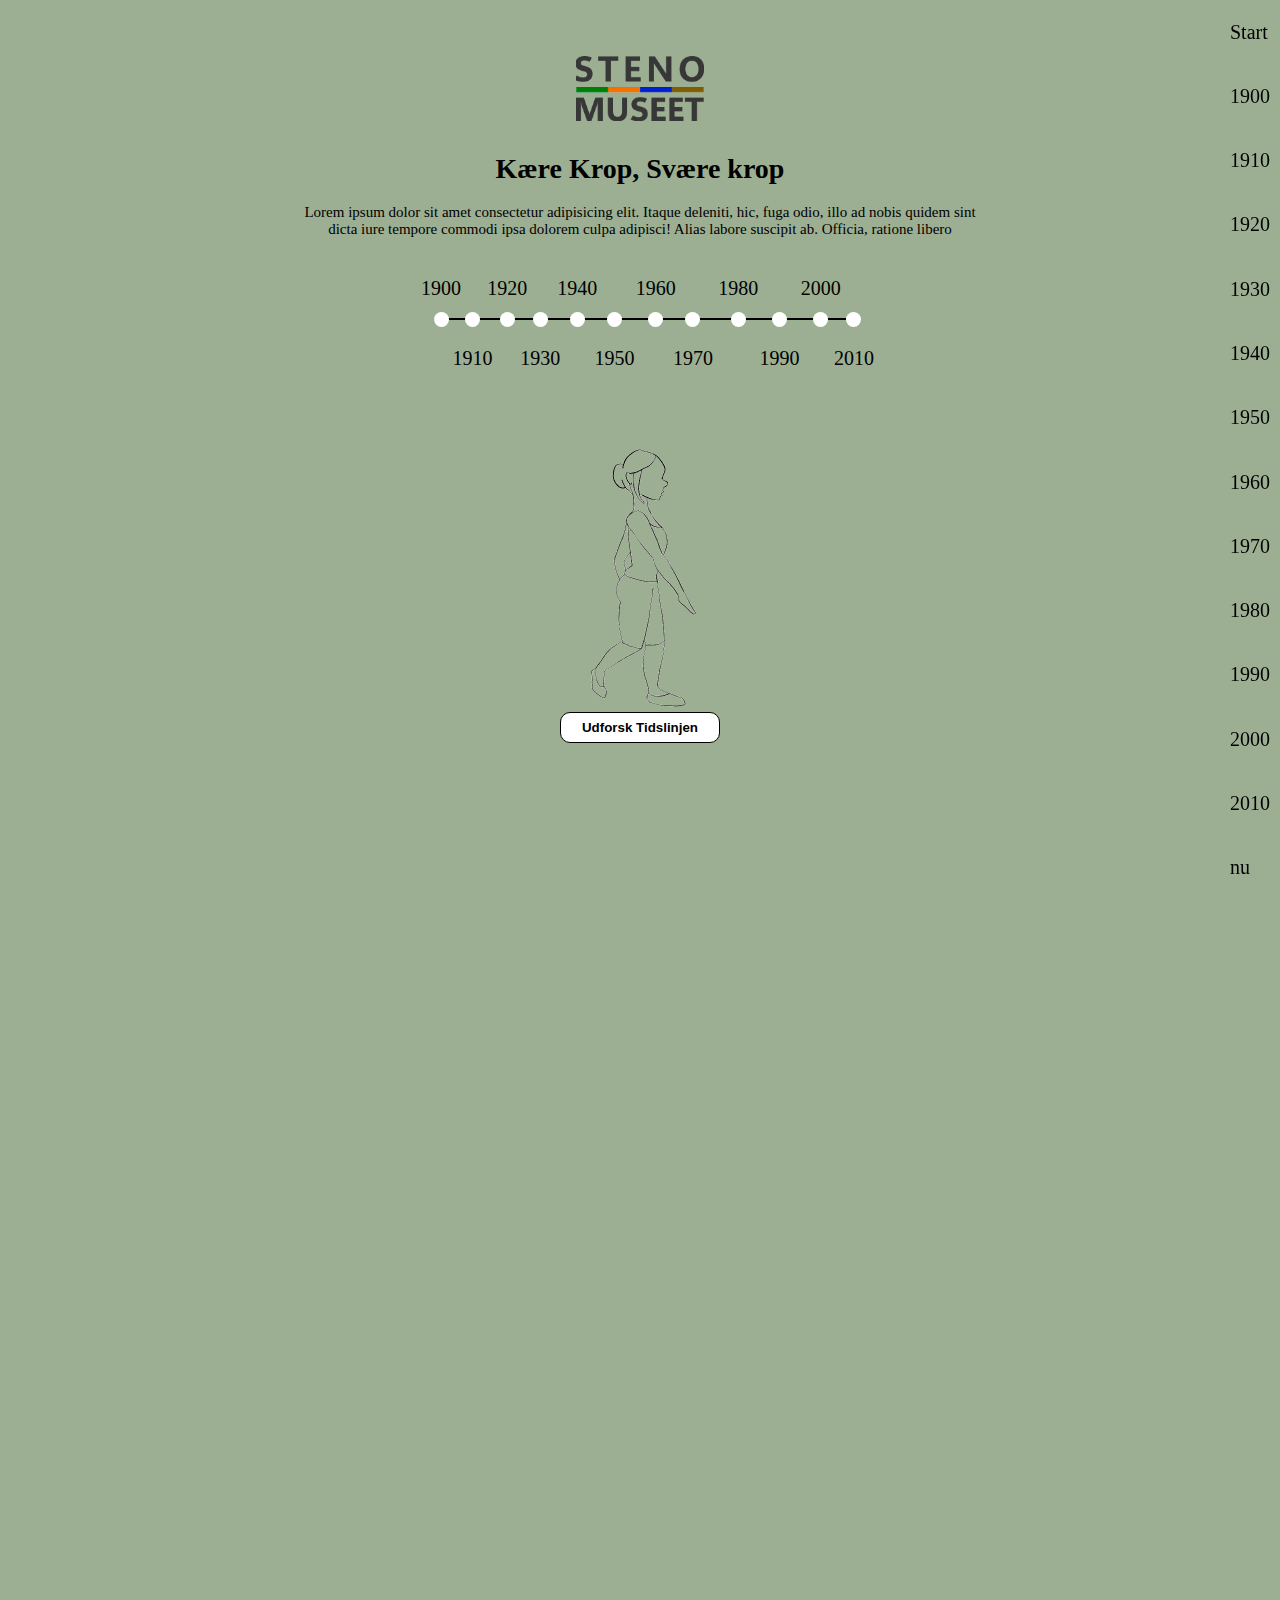
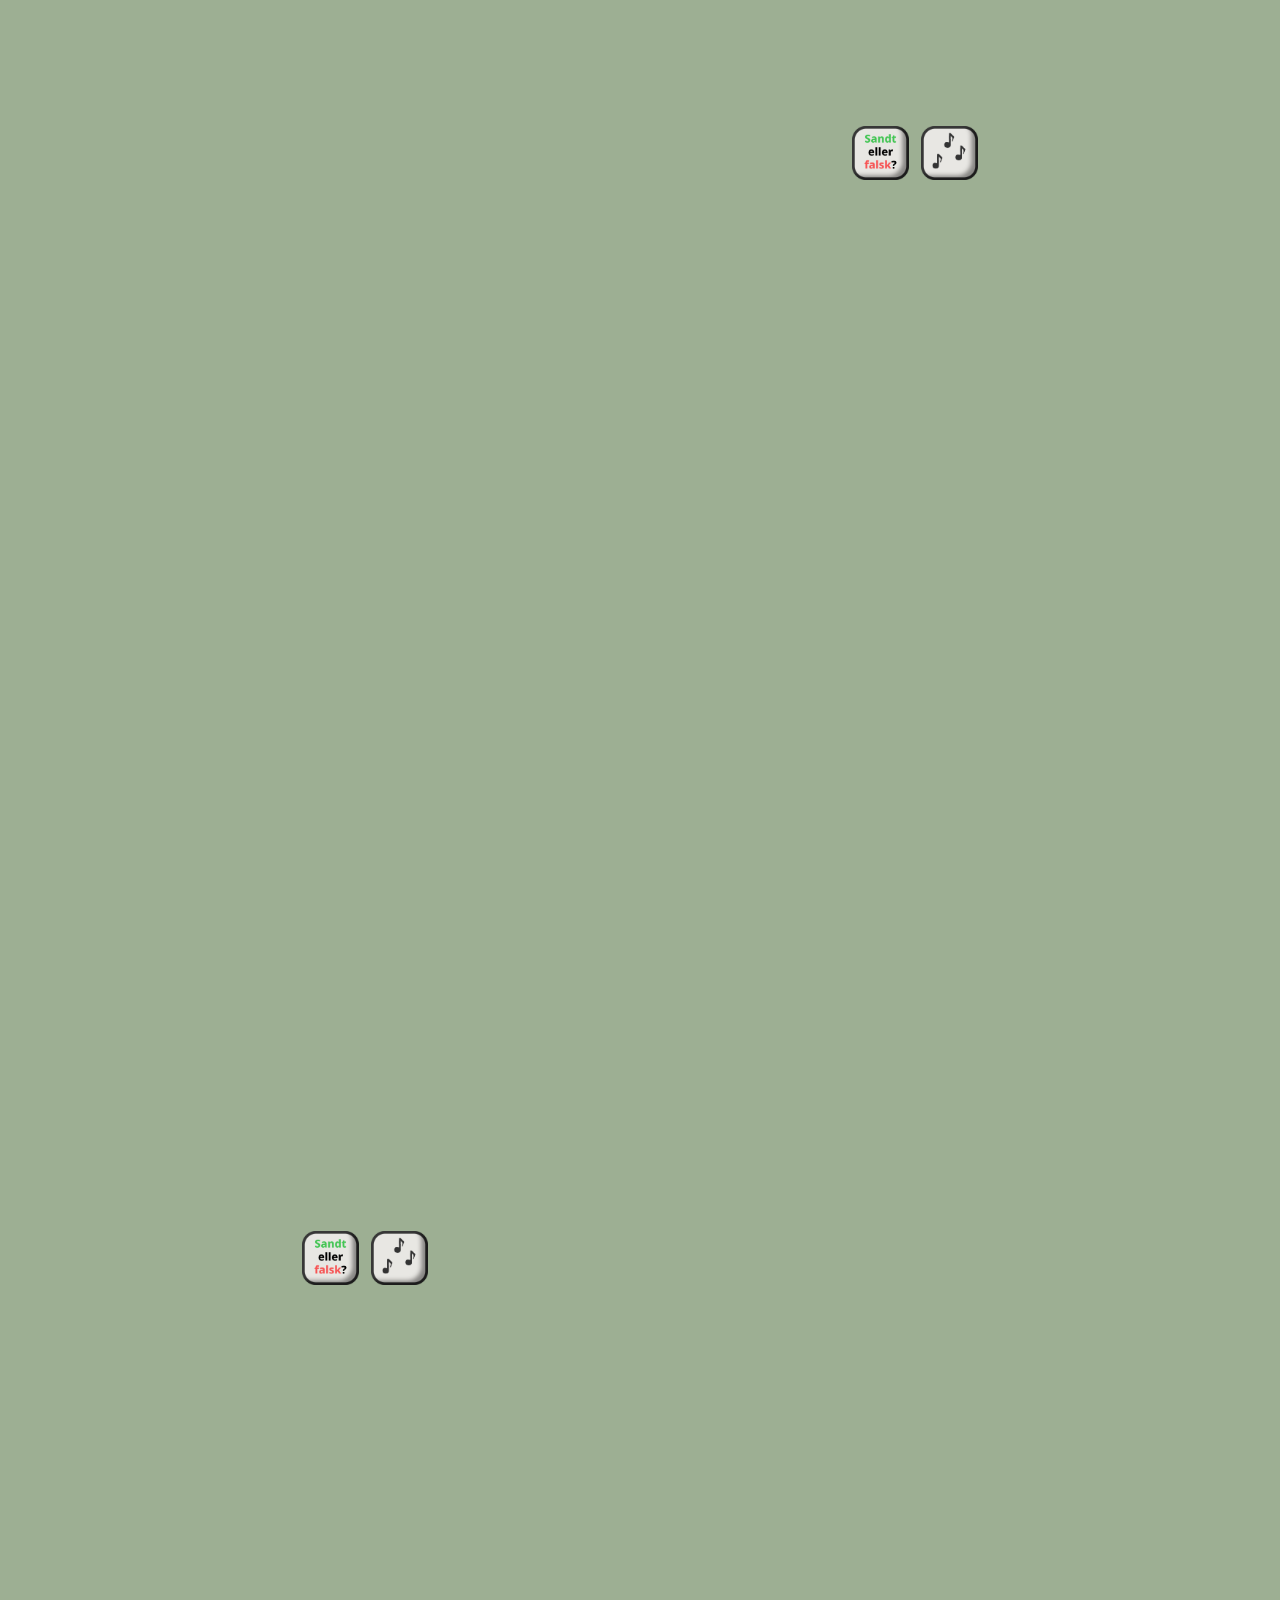
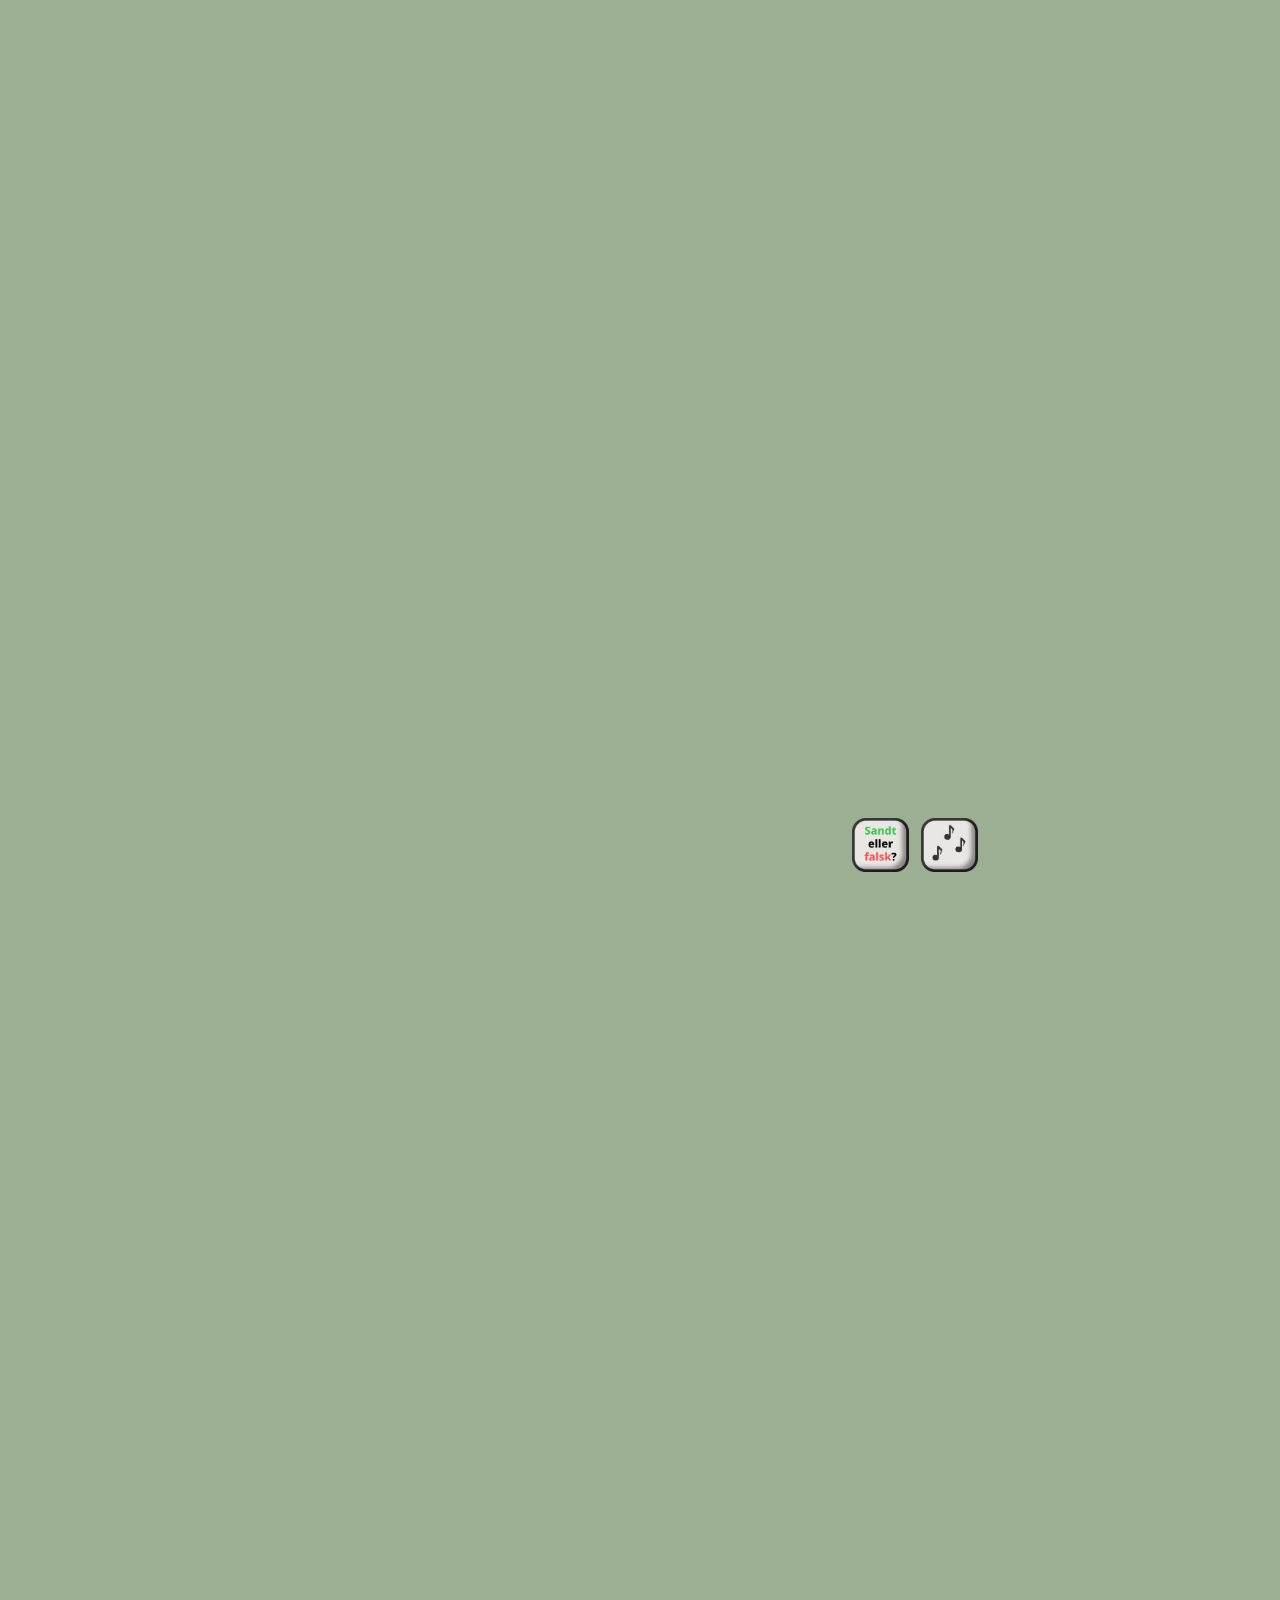
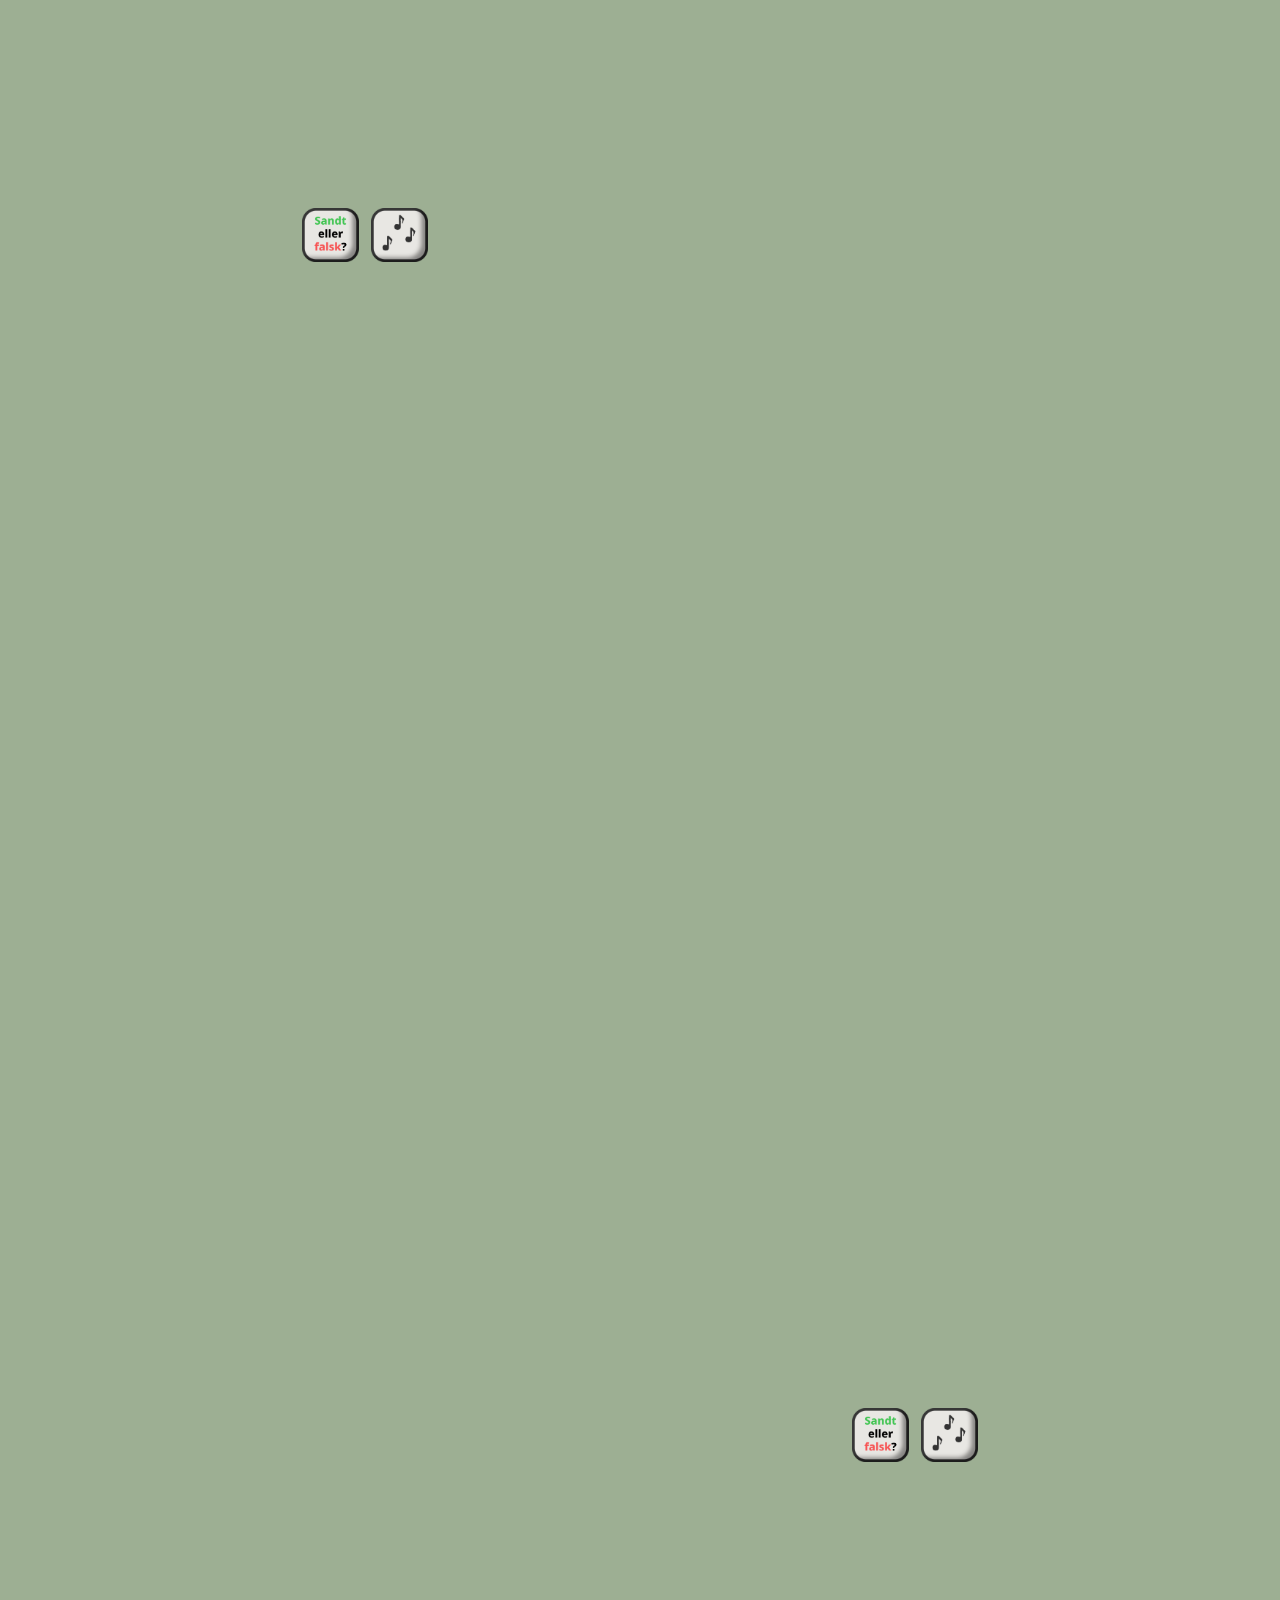
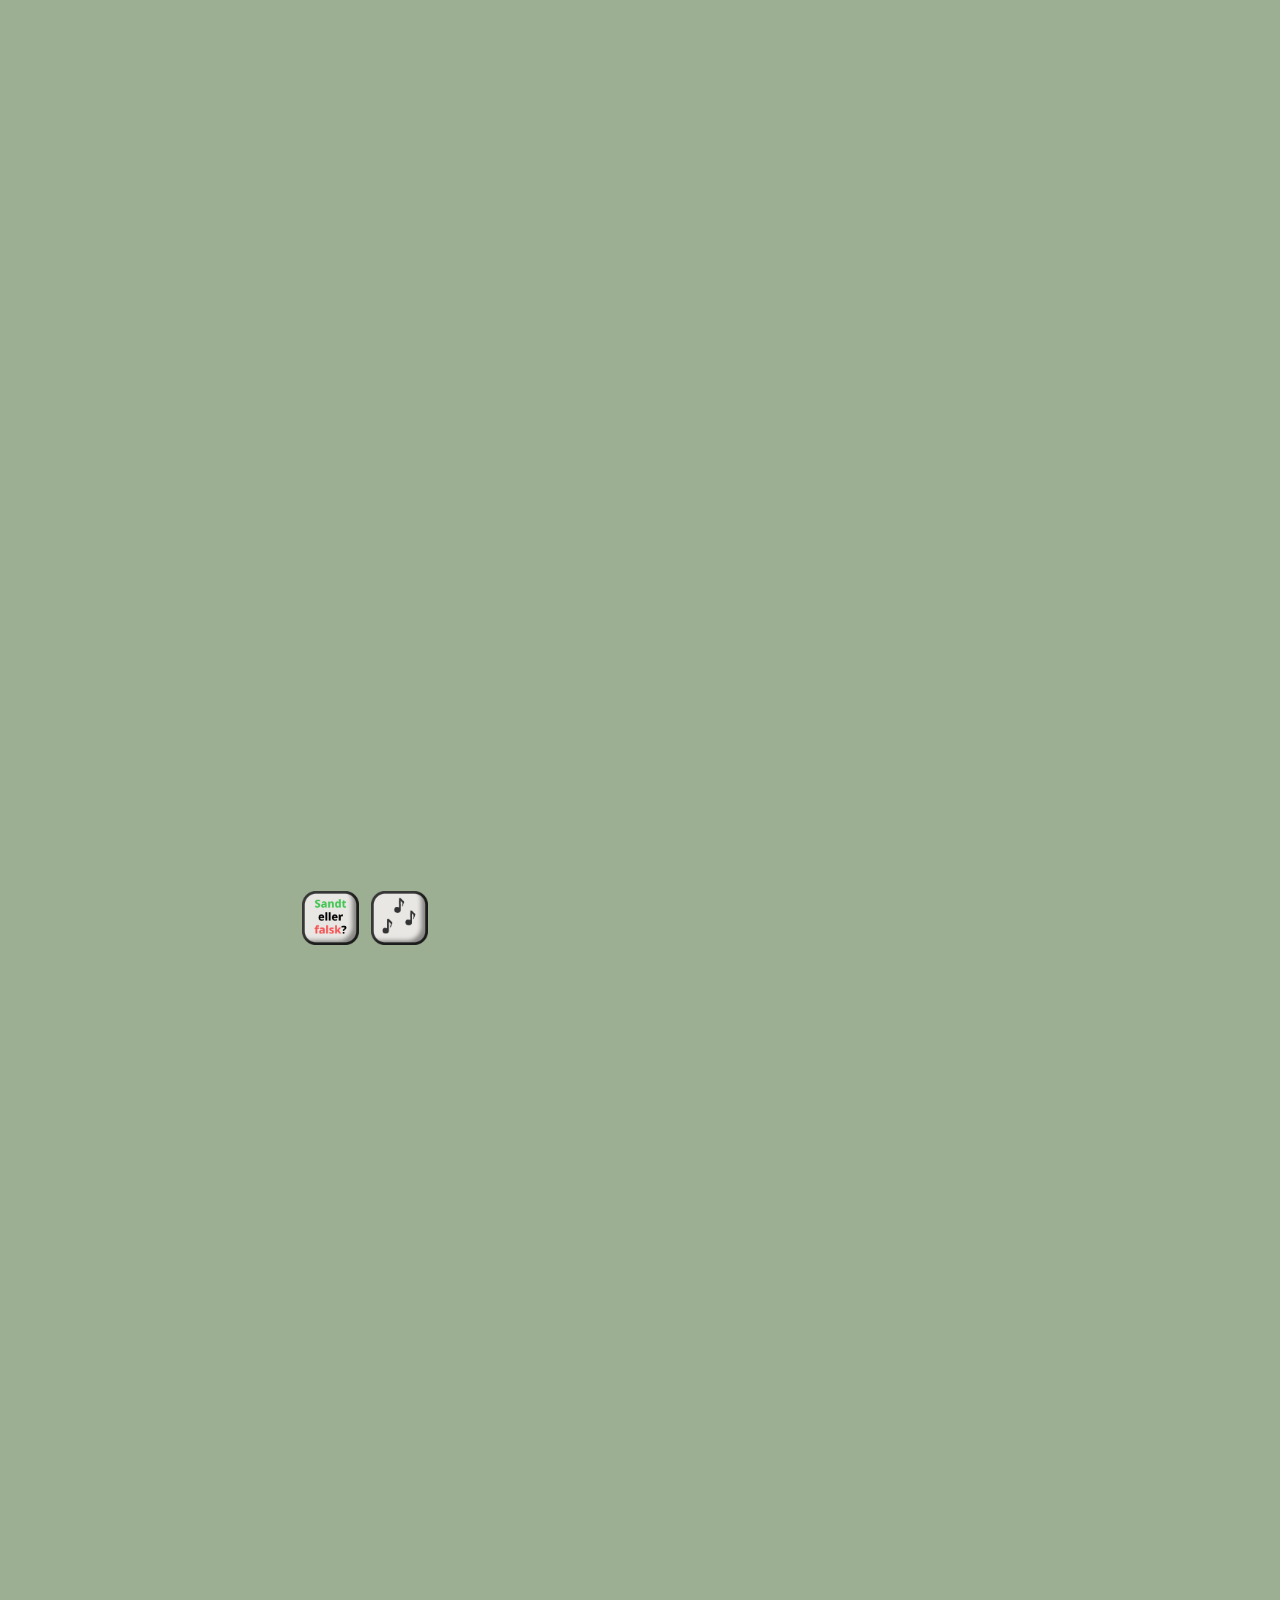
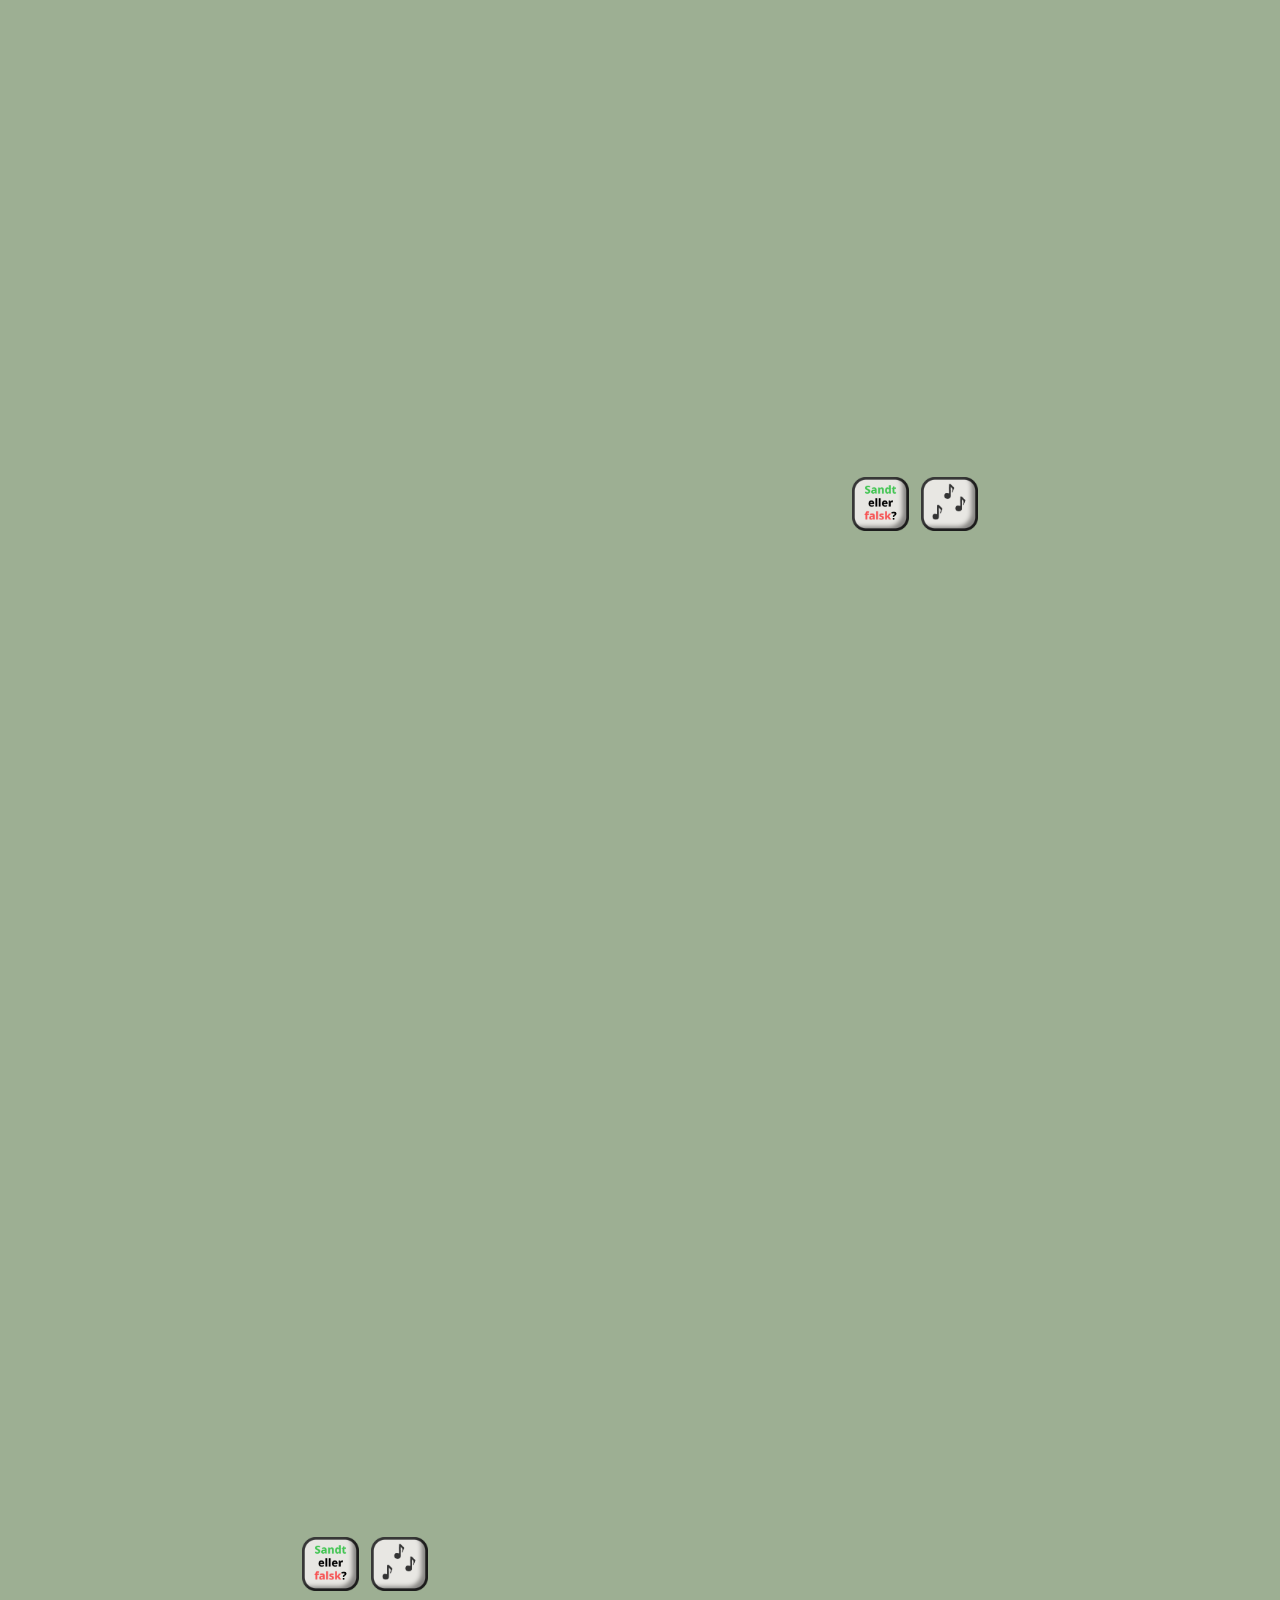
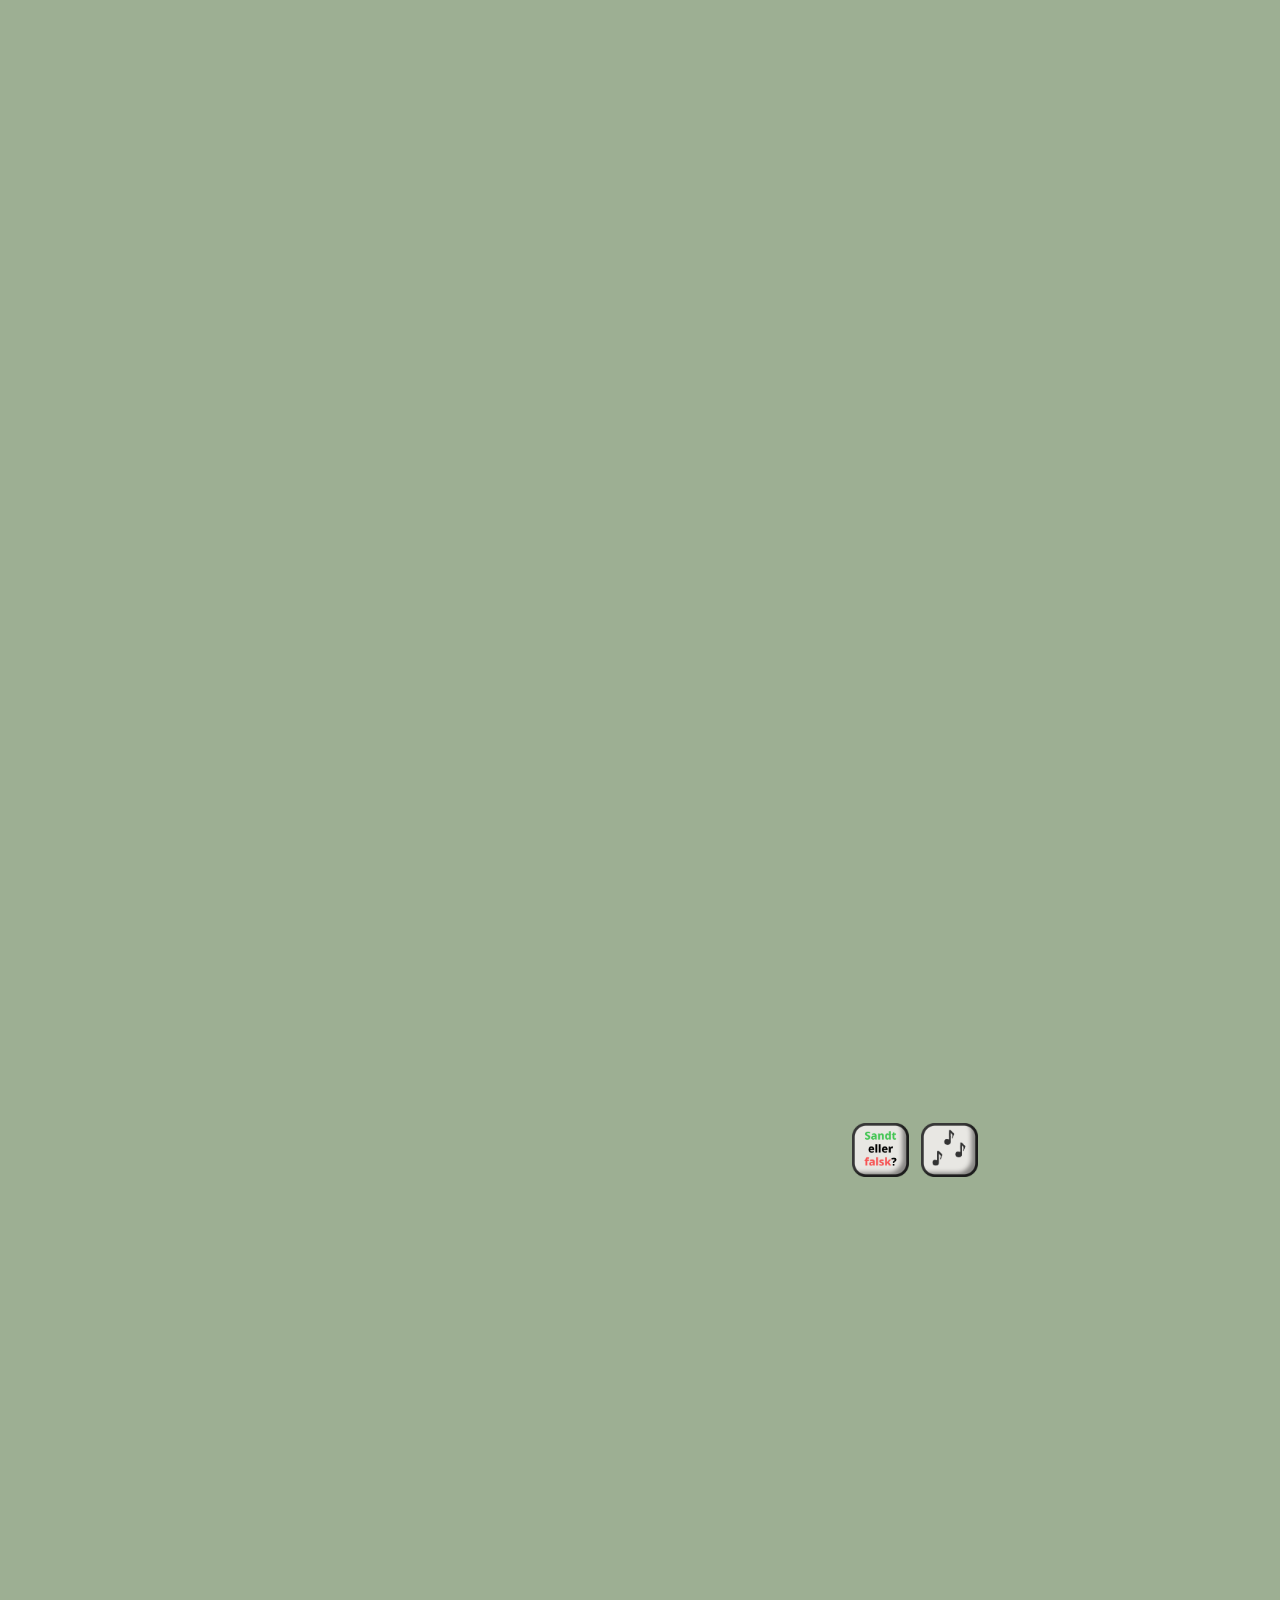
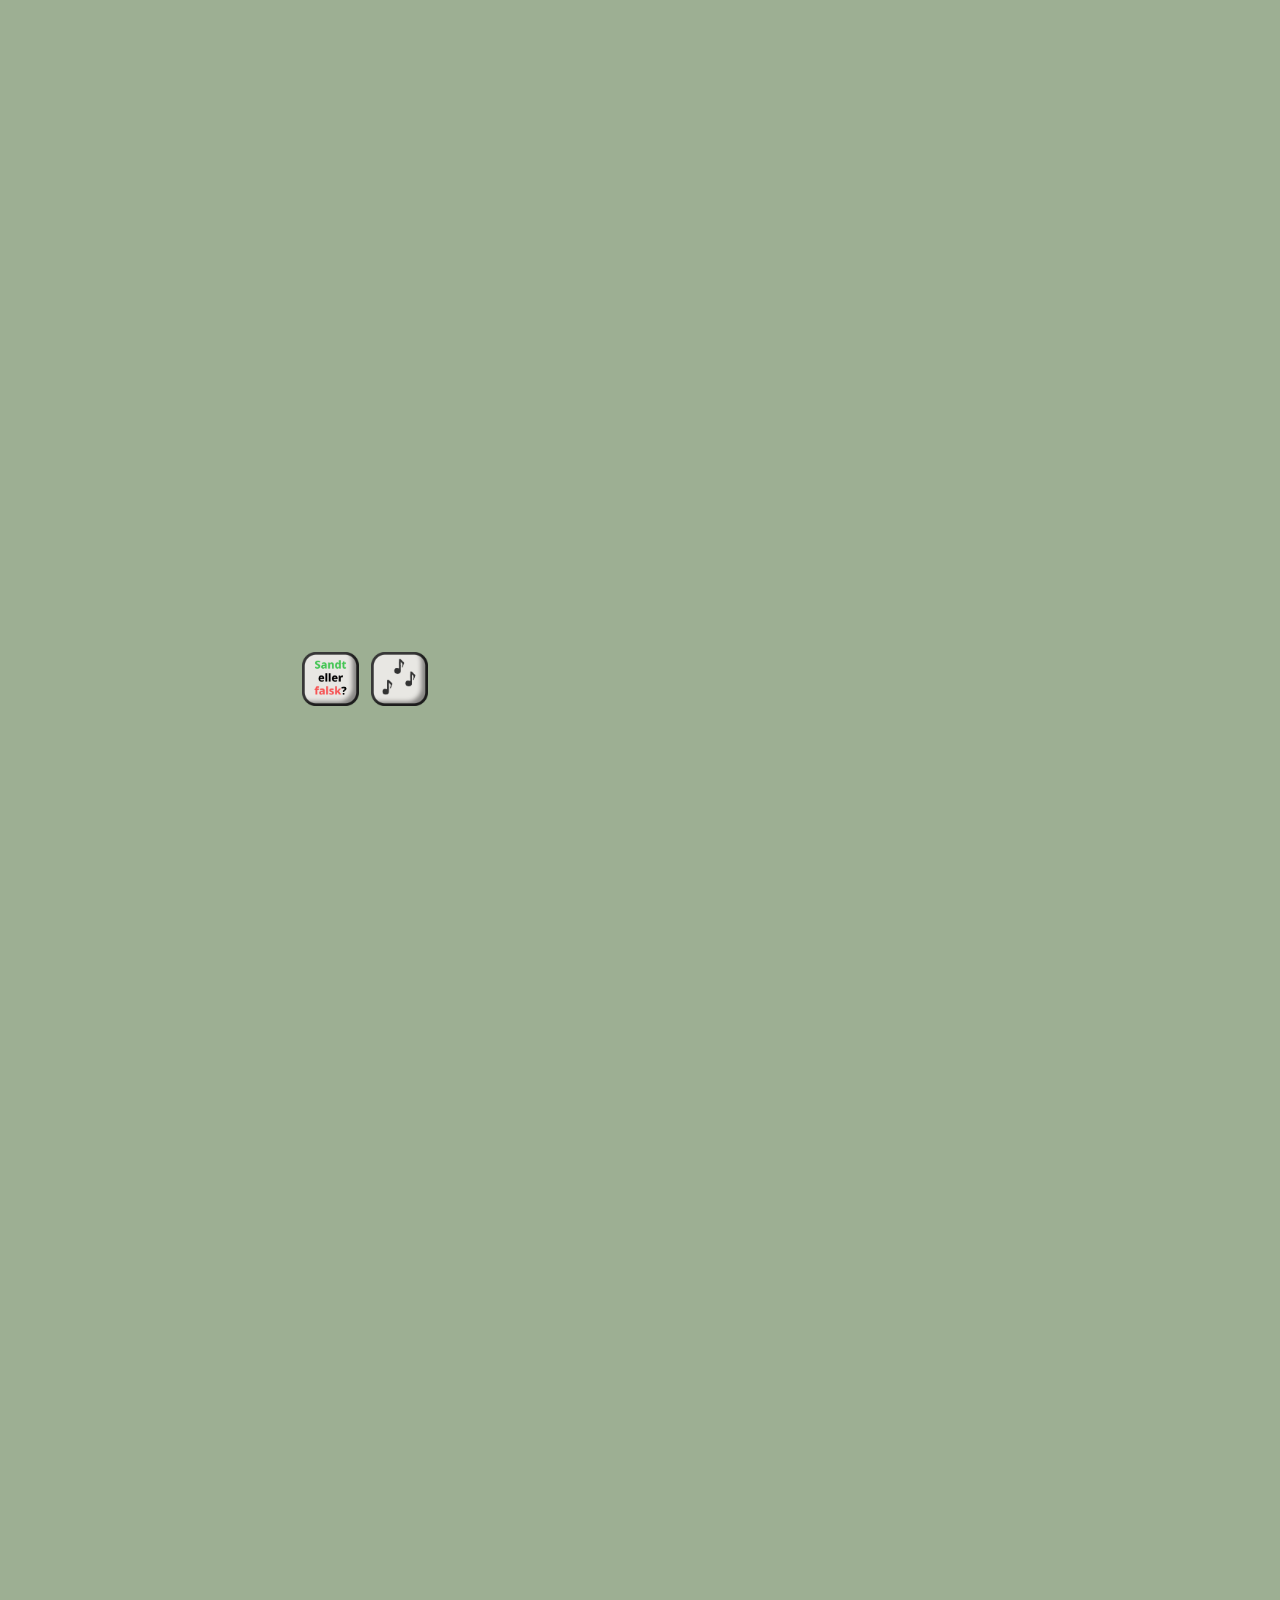
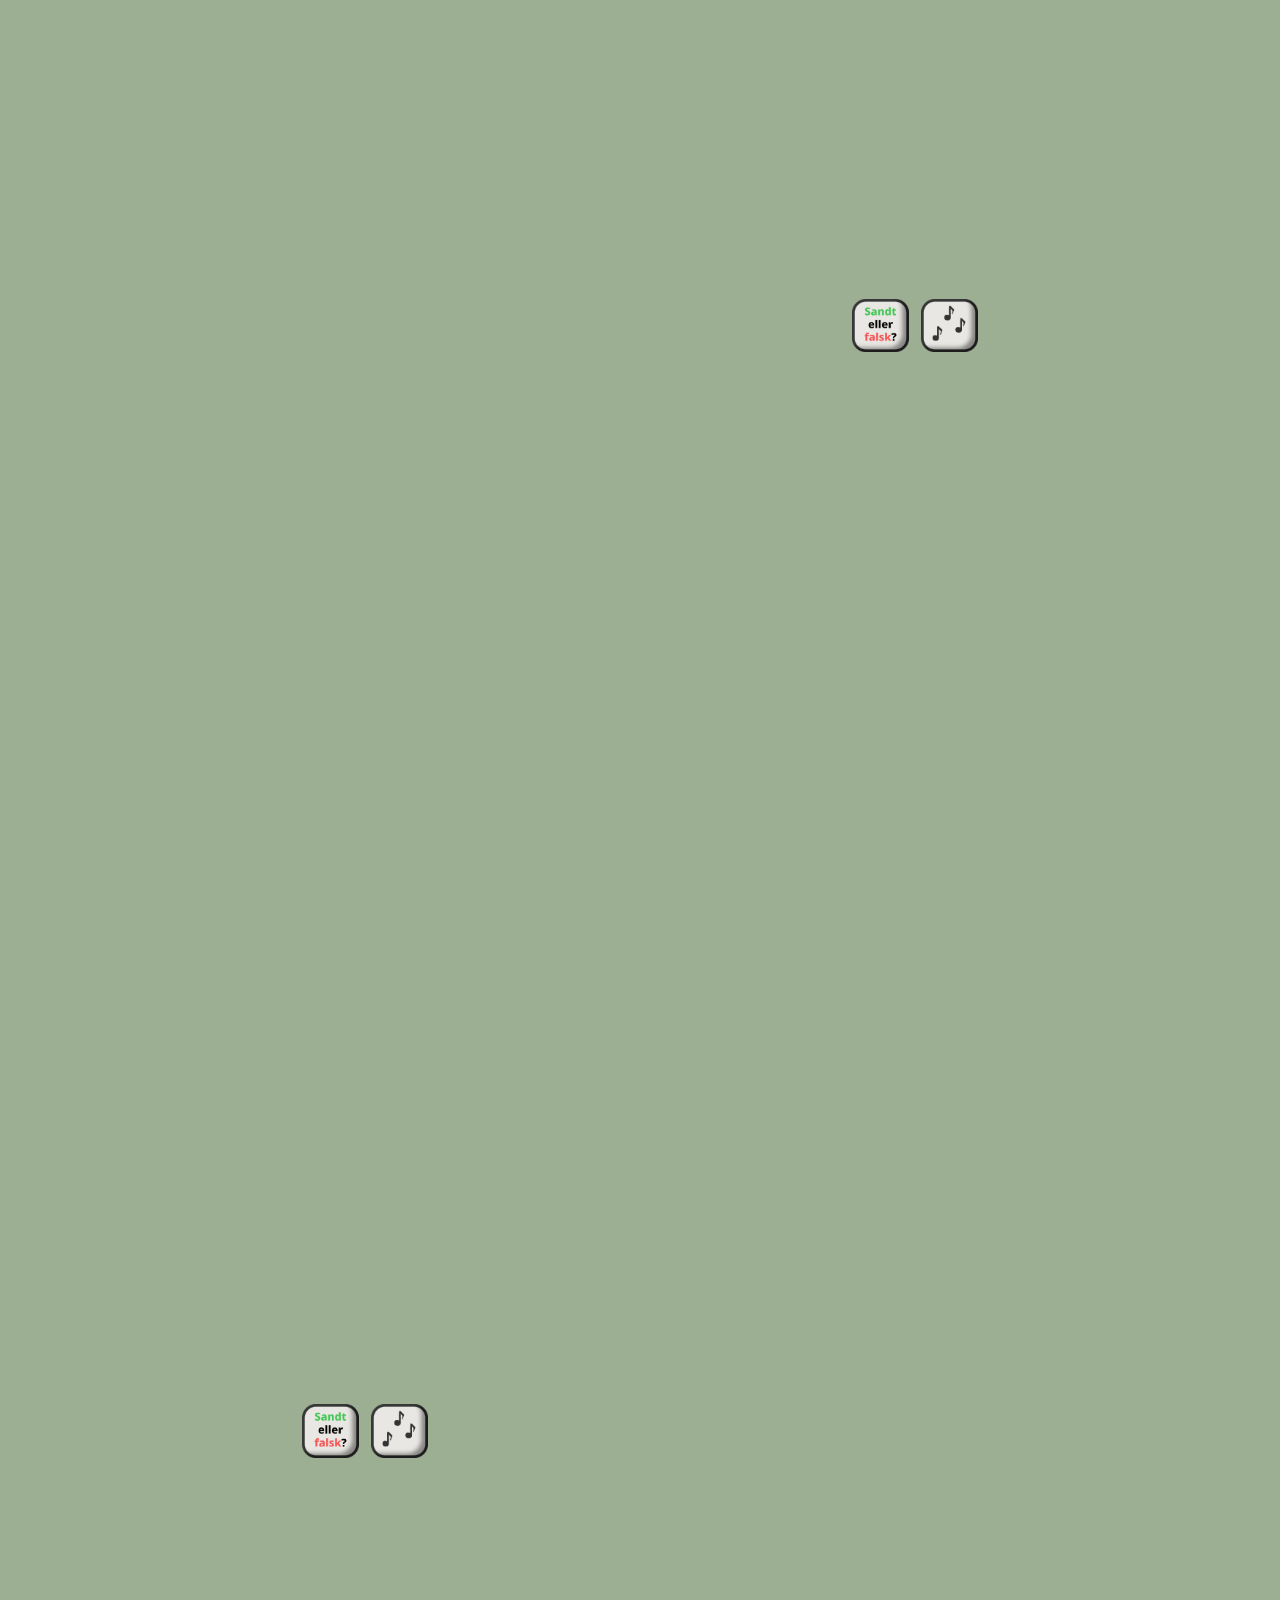
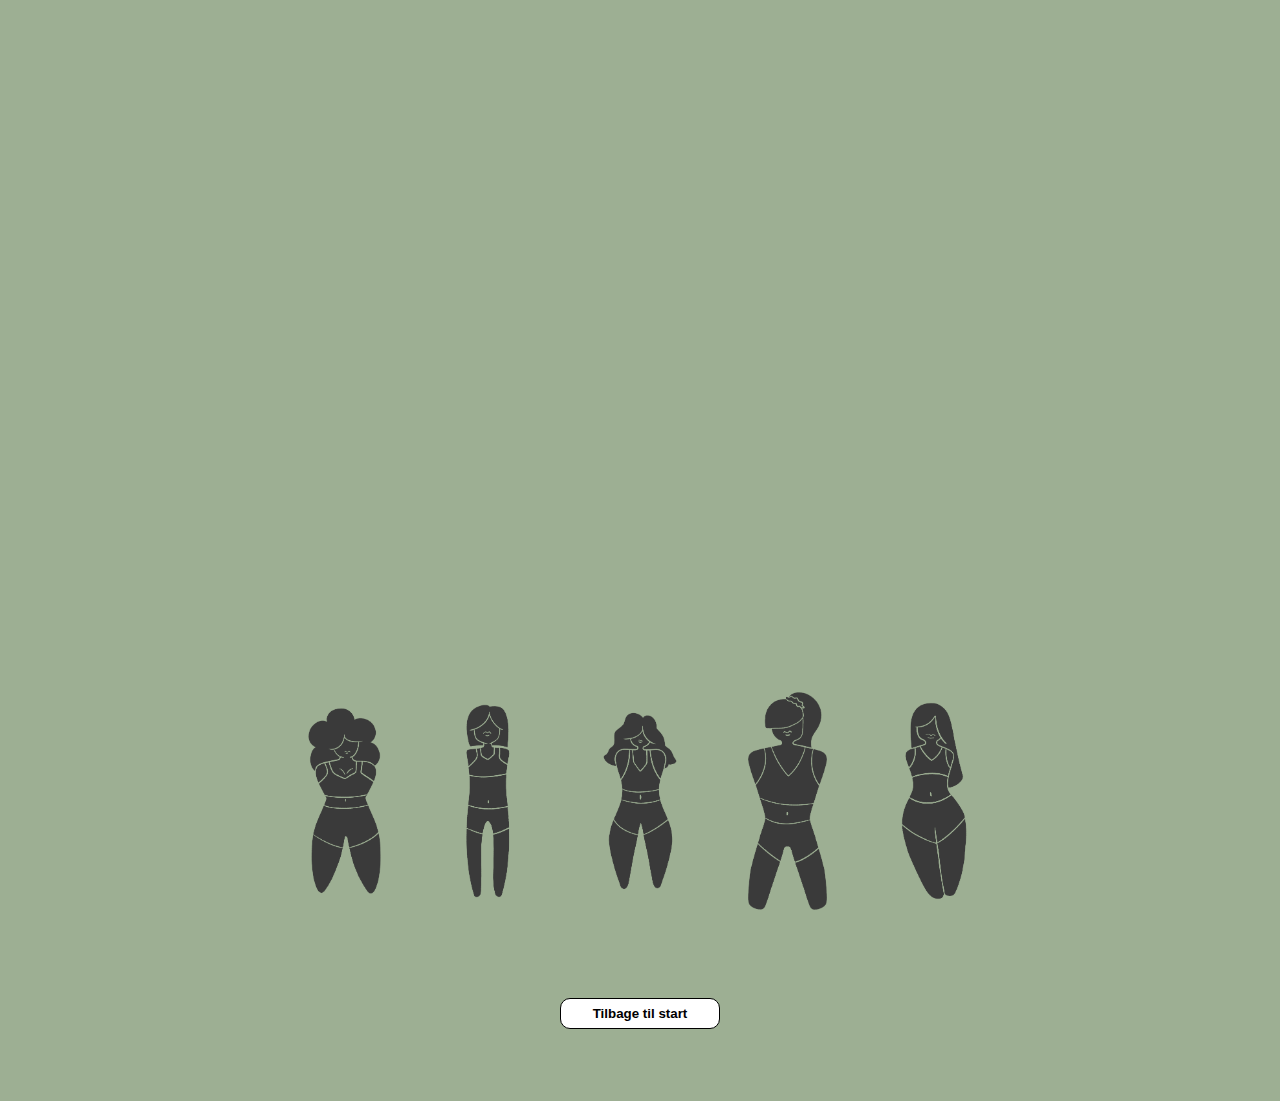
==== commit 46a63944: "Add files via upload" ====
--- a/Interaktiv-design/Interaktiv storytelling/index.html
+++ b/Interaktiv-design/Interaktiv storytelling/index.html
@@ -11,10 +11,10 @@
     <link rel="icon" href="img/fav_icon.ico" type="image/x-icon">
   
 </head>
-<body>
+<body id="Start">
 
     <!-- LOGO, TEKST, OVERSKRIFT START -->
-    <section id="Start">
+    <section id="start">
     <div class="steno-logo">
         <img src="img/steno_logo.png" alt="Steno-Museet">
     </div>
@@ -52,7 +52,6 @@
    <!-- TIDSLINJE SLUT  -->
 
 
- <!-- ANIMATION OG KNAP START  -->
 
 <!-- Brødkrumme -->
 
@@ -76,6 +75,7 @@
   </div>
 </div>
 
+<!-- ANIMATION OG KNAP START  -->
 
 <!-- animation -->
     <div class="kvinde">
@@ -88,12 +88,13 @@
  <!-- ANIMATION OG KNAP SLUT  -->
 
  <!-- 1900 AFNSIT START -->
- 
+
 <div class="container-1900" id="1900">  
     <div class="img-1900">
 <img src="img/silluette_1900_animation.gif">
 </div>
 <div class="tekst-1900">
+  <img id="info-png" src="img/info_1900.png">
         <h2>1900</h2>
         <p>	En høj, fyldig og magtfuld kvinde, der fylder kjolen ud. Fra siden ligner hun et S med slank talje, der er formet ved hjælp af et korset. Dengang blev der reklameret fedemiddel i aviserne, så kvinderne kunne fylde kjolerne ud.
           Det  blev kaldt en hvepsetalje og den var på ikke andet end 47 centimeter og i dette årti var det en hård kamp for kvinderne at opnå dette ideal. Det var ikke naturligt at opnå dette ideal ved bare kost, selvom det også var noget de gik op i og man skulle stadig have lidt på sidebenene, så kvinderne snørede sig selv ind i korsetter. Skuespillerinder gik også op i dette, som f.eks. Sarah Bernhardt, og hun havde også en timeglasfigur, med den meget tynde talje.
@@ -104,8 +105,55 @@
 <!-- Knap -->
 <div class="sf-knap">
   <button id="sf-popupBtn"><img src="img/sandtelfalsk.png"  title="Sandt eller falsk"></button>
-  <button id="lydKnappen1900"><img src="img/lydknap.png"></button>
-<audio id="lydAfspiller1900" src="lyd/fail-sound-effect-b3FJgIZVW4g.mp3" preload="auto"></audio>
+  <button id="lydKnappen1900"><img id="lydKnapBillede" src="img/lydknap.png"></button>
+<audio id="lydAfspiller1900" src="lyd/1900_song.mp3" preload="auto"></audio>
+</div>
+
+  <!-- Popup vindue -->
+  <div class="sf-popup" id="sf-popup">
+    <div class="sf-popup-content">
+      <span class="sf-close" id="sf-closeBtn">&times;</span>
+      <p>Er det sandt eller falsk at kvinderne havde svært ved at trække vejret og bevæge sig, fordi de ville se godt ud?</p>
+      <button id="sf-trueBtn">Sandt</button>
+      <button id="sf-falseBtn">Falsk</button>
+      <p id="sf-statement">Dit svar vil blive vist her.</p>
+    </div>
+  </div>
+
+
+    <!-- Scroll down animation -->
+    <div class="lottie-container">
+        <script src="https://unpkg.com/@lottiefiles/lottie-player@latest/dist/lottie-player.js">
+        </script>
+        <lottie-player src="https://lottie.host/e1548e8d-93fc-442f-a5ff-e5ebc742e019/BBO3mD6FBd.json"
+            background="##080618" speed="1" loop autoplay direction="1" mode="normal"></lottie-player>
+    </div>
+
+<!-- 1900 AFNSIT SLUT -->
+
+
+
+<!-- 1910 AFNSIT START -->
+
+
+    <div class="container-1910" id="1910">
+    <div class="tekst-1910">
+      <img id="info-png" src="img/info_1910.png">
+        <h2>1910</h2>
+    <p>Den korsetterede talje forsvandt til fordel for en mere flydende statur, nærmest oval. Dengang var det de moderne med de store, orientalske kåber, der er inspireret af designeren Paul Poiret, der dette årti opfandt catwalken. Han hjalp med at skabe kjoler, der var mere bevægelige og afslappende at have på for kvinderne.
+      Det var omkring første verdenskrig, at kvinderne opnåede frigørelse i mere end forstand. Det fik stemmeret og begyndte gradvist at løsne op for det stramme korsetter. En af de store stilikoner var Irene Castle, med det feminine look og var på samme tid også kurvet.
+      </p>
+</div>
+    <div class="img-1910">
+        <img src="img/silluette_1910_animation.gif">
+    </div>
+</div>
+
+<!-- Knap -->
+<div class="sf-knap-left">
+  <button id="sf-popupBtn"><img src="img/sandtelfalsk.png" title="Sandt eller falsk"></button>
+  <button id="lydKnappen1910"><img id="nittentiLyd" src="img/lydknap.png"></button>
+<audio id="lydAfspiller1910" src="lyd/1910_song.mp3" preload="auto"></audio>
 </div>
 
   <!-- Popup vindue -->
@@ -118,52 +166,6 @@
       <p id="sf-statement">Dit svar vil blive vist her.</p>
     </div>
   </div>
-
-
-    <!-- Scroll down animation -->
-    <div class="lottie-container">
-        <script src="https://unpkg.com/@lottiefiles/lottie-player@latest/dist/lottie-player.js">
-        </script>
-        <lottie-player src="https://lottie.host/e1548e8d-93fc-442f-a5ff-e5ebc742e019/BBO3mD6FBd.json"
-            background="##080618" speed="1" loop autoplay direction="1" mode="normal"></lottie-player>
-    </div>
-
-<!-- 1900 AFNSIT SLUT -->
-
-
-
-<!-- 1910 AFNSIT START -->
-
-
-    <div class="container-1910" id="1910">
-    <div class="tekst-1910">
-        <h2>1910</h2>
-    <p>Den korsetterede talje forsvandt til fordel for en mere flydende statur, nærmest oval. Dengang var det de moderne med de store, orientalske kåber, der er inspireret af designeren Paul Poiret, der dette årti opfandt catwalken. Han hjalp med at skabe kjoler, der var mere bevægelige og afslappende at have på for kvinderne.
-      Det var omkring første verdenskrig, at kvinderne opnåede frigørelse i mere end forstand. Det fik stemmeret og begyndte gradvist at løsne op for det stramme korsetter. En af de store stilikoner var Irene Castle, med det feminine look og var på samme tid også kurvet.
-      </p>
-</div>
-    <div class="img-1910">
-        <img src="img/silluette_1910_animation.gif">
-    </div>
-</div>
-
-<!-- Knap -->
-<div class="sf-knap-left">
-  <button id="sf-popupBtn"><img src="img/sandtelfalsk.png" title="Sandt eller falsk"></button>
-  <button id="lydKnappen1910"><img src="img/lydknap.png"></button>
-<audio id="lydAfspiller1910" src="lyd/fail-sound-effect-b3FJgIZVW4g.mp3" preload="auto"></audio>
-</div>
-
-  <!-- Popup vindue -->
-  <div class="sf-popup" id="sf-popup">
-    <div class="sf-popup-content">
-      <span class="sf-close" id="sf-closeBtn">&times;</span>
-      <p>Er dette udsagn sandt eller falsk?</p>
-      <button id="sf-trueBtn">Sandt</button>
-      <button id="sf-falseBtn">Falsk</button>
-      <p id="sf-statement">Dit svar vil blive vist her.</p>
-    </div>
-  </div>
   
     <!-- Popup vindue -->
     <div class="sf-popup" id="sf-popup1">
@@ -192,6 +194,7 @@
 <img src="img/silluette_1920_animation.gif">
 </div>
 <div class="tekst-1920">
+  <img id="info-png" src="img/info_1920.png">
         <h2>1920</h2>
         <p>La garçonne var det franske udtryk for “drengepigen”, som var genkendeligt ved sin kombination af maskulin og feminine træk. Kvinderne brugte slankende elastikker til at forme kroppen ind, og den danske stumfilmstjerne Asta Nielsen var årtiets stilikon.
           På samme tid begyndte kvindernes adfærd også at ændre sig, nemlig at de røg, drak, talte og opførte sig i det hele taget fuldstændig som det passede dem. Kvinderne klippede håret kort og dansede Charleston i ultrakorte lige op og ned-kjoler, og det drengede look blev virkelig populært.
@@ -202,8 +205,8 @@
 <!-- Knap -->
 <div class="sf-knap">
   <button id="sf-popupBtn"><img id="imgBtn" src="img/sandtelfalsk.png" title="Sandt eller falsk"></button>
-  <button id="lydKnappen1920"><img src="img/lydknap.png"></button>
-  <audio id="lydAfspiller1920" src="lyd/fail-sound-effect-b3FJgIZVW4g.mp3" preload="auto"></audio>
+  <button id="lydKnappen1920"><img id="nittentyveLyd" src="img/lydknap.png"></button>
+  <audio id="lydAfspiller1920" src="lyd/1920_song.mp3" preload="auto"></audio>
 </div>
 
     <!-- Popup vindue -->
@@ -232,6 +235,7 @@
 
 <div class="container-1930" id="1930"> 
     <div class="tekst-1930">
+      <img id="info-png" src="img/info_1930.png">
         <h2>1930</h2>
     <p>Tilbage til de mere klassiske feminine former, med slank silhuet med afrundede, bløde former. Der blev også skruet op for femininitet, for bryster og hofter skulle endnu engang fremhæves.
       Samtidig havde de første kvinder jakkesæt trådt frem og Marlene Dietrich var på dette tidspunkt den ideelle kvinde, med sin sensuelle fremtræden og bløde, lyse krøller.
@@ -245,8 +249,8 @@
 <!-- Knap -->
 <div class="sf-knap-left">
     <button id="sf-popupBtn"><img src="img/sandtelfalsk.png" title="Sandt eller falsk"></button>
-    <button id="lydKnappen1930"><img src="img/lydknap.png"></button>
-<audio id="lydAfspiller1930" src="lyd.mp3" preload="auto"></audio>
+    <button id="lydKnappen1930"><img id="nittentrediveLyd" src="img/lydknap.png"></button>
+<audio id="lydAfspiller1930" src="lyd/1930_song.mp3" preload="auto"></audio>
   </div>
   
     <!-- Popup vindue -->
@@ -277,6 +281,7 @@
 <img src="img/silluette_1940_animation.gif">
 </div>
 <div class="tekst-1940">
+  <img id="info-png" src="img/info_1940.png">
         <h2>1940</h2>
         <p>Kvinder i bukser og brede skuldre dukker op og bliver moderne. Førhen var det Paris og Berlin, der var inspiration til moden, men nu træder Hollywood frem som den store inspirationskilde.
           Moden var i den grad også inspireret af 2. verdenskrig og det smittede af på kvindeidealet. Den ikoniske kampagne “Rosie the Riverter” opstod og det fik kvinderne til at forlade husmorrollen, tage en kedeldragt på og tage mandejobs, imens mændene var i krig. I sammenhæng med fysisk arbejde, fik kvinderne større muskler og det endte med at blive idealet på det tidspunkt. Det gjorde at kvindernes tøj blev syet i herre inspireret snit, men i 1947 sørgede den franske designer Christian Dior dog for at bringe det feminine look tilbage for kvinderne.
@@ -287,8 +292,8 @@
 <!-- Knap -->
 <div class="sf-knap">
     <button id="sf-popupBtn"><img src="img/sandtelfalsk.png" title="Sandt eller falsk"></button>
-    <button id="lydKnappen1940"><img src="img/lydknap.png"></button>
-<audio id="lydAfspiller1940" src="lyd.mp3" preload="auto"></audio>
+    <button id="lydKnappen1940"><img id="nittenfyrreLyd" src="img/lydknap.png"></button>
+<audio id="lydAfspiller1940" src="lyd/1940_song.mp3" preload="auto"></audio>
   </div>
   
     <!-- Popup vindue -->
@@ -316,6 +321,7 @@
 
 <div class="container-1950" id="1950"> 
     <div class="tekst-1950">
+      <img id="info-png" src="img/info_1950.png">
         <h2>1950</h2>
     <p>Nu bliver det endnu engang feminint og det er på et højere niveau. Kvinderne skal have en lille figur og korsetteret talje. Samtidig dukker torpedo-bh’en op, og Marilyn Monroe er denne periodes sexikon på den gode måde.
       Det var efter krigen, at kvinderne ikke var en nødvendighed på arbejdsmarkedet igen og kom tilbage til rollen som husmor, men det stoppede ikke kvinderne for at drømme efter en figur, som Marilyn Monroes. For de helt unge piger var det idealet at opnå den slankere ungpigekrop, som Audrey Hepburn.
@@ -329,8 +335,8 @@
 <!-- Knap -->
 <div class="sf-knap-left">
     <button id="sf-popupBtn"><img src="img/sandtelfalsk.png" title="Sandt eller falsk"></button>
-    <button id="lydKnappen1950"><img src="img/lydknap.png"></button>
-<audio id="lydAfspiller1950" src="lyd.mp3" preload="auto"></audio>
+    <button id="lydKnappen1950"><img id="nittenhalvtredsLyd" src="img/lydknap.png"></button>
+<audio id="lydAfspiller1950" src="lyd/1950_song.mp3" preload="auto"></audio>
   </div>
   
     <!-- Popup vindue -->
@@ -360,6 +366,7 @@
 <img src="img/silluette_1960_animation.gif">
 </div>
 <div class="tekst-1960">
+  <img id="info-png" src="img/info_1960.png">
         <h2>1960</h2>
         <p>Efter 50’erne, blev det igen tid til at kvindernes kroppe skal tildækkes og formerne opløses i skulpturelle dress-suits og a-formede kjoler. Dengang var det Jackie Kennedy, der var inspiration og stilikonet, sammen med modellen, Twiggys, barnlige ansigt og slanke krop udtrykker trenden. En spinkel krop med kort, lyst hår kom til at ændre kvindeidealet markant i denne tidsperiode og Twiggy står front med dette ideal, som vi stadig ser og prøver at opnå i dag, selvom der stadig er tegn på, at idealet er ved at ændre sig.</p>
     </div>
@@ -368,8 +375,8 @@
 <!-- Knap -->
 <div class="sf-knap">
     <button id="sf-popupBtn"><img src="img/sandtelfalsk.png" title="Sandt eller falsk"></button>
-    <button id="lydKnappen1960"><img src="img/lydknap.png"></button>
-<audio id="lydAfspiller1960" src="lyd.mp3" preload="auto"></audio>
+    <button id="lydKnappen1960"><img id="nittentredsLyd" src="img/lydknap.png"></button>
+<audio id="lydAfspiller1960" src="lyd/1960_song.mp3" preload="auto"></audio>
   </div>
   
     <!-- Popup vindue -->
@@ -397,6 +404,7 @@
 
 <div class="container-1970" id="1970"> 
     <div class="tekst-1970">
+      <img id="info-png" src="img/info_1970.png">
         <h2>1970</h2>
     <p>Denne periode bliver undertøjet et symbol for undertrykkelse og det naturlige look uden bh dominere. Bianca Jagger var et godt eksempel med hendes blazer uden bh under.
       Det handlede derudover at lade sig selv være naturlig, lade håret gro, smide bh’en  og fokusere på andet end makeup, udseende og mode. Hippie-looket var ikke det der udgjorde flertallet, men idealet smittede af på tøjstilen, da det gerne måtte være løst og behageligt, med store trompetbukser, khaki skjorter og flade sandaler.
@@ -410,8 +418,8 @@
 <!-- Knap -->
 <div class="sf-knap-left">
     <button id="sf-popupBtn"><img src="img/sandtelfalsk.png" title="Sandt eller falsk"></button>
-    <button id="lydKnappen1970"><img src="img/lydknap.png"></button>
-<audio id="lydAfspiller1970" src="lyd.mp3" preload="auto"></audio>
+    <button id="lydKnappen1970"><img id="nittenhalvfjerdsLyd" src="img/lydknap.png"></button>
+<audio id="lydAfspiller1970" src="lyd/1970_song.mp3" preload="auto"></audio>
   </div>
   
     <!-- Popup vindue -->
@@ -442,6 +450,7 @@
 <img src="img/silluette_1980_animation.gif">
 </div>
 <div class="tekst-1980">
+  <img id="info-png" src="img/info_1980.png">
         <h2>1980</h2>
         <p>Fitnessbølgen rammer og er på sit højeste og for kvinderne handler det om at være slank men tonet. Store skuldre, slank talje og smalle hofter, beskriver denne tids “amazonekvinder” og bliver toppet med den brune hud er det hotte i 80’erne.
           Det var ikke redskaber udefra, som korsetter, der skulle hjælpe med at forme kroppen, men viljestyrke og at træne sig sund var idealet i 80’erne. Madonna var en af de største ikoner sammen med Demi Moore og Jane Fonda, fik indflydelse på denne tidsperiodes, veltrænede kropsideal.
@@ -452,8 +461,8 @@
 <!-- Knap -->
 <div class="sf-knap">
     <button id="sf-popupBtn"><img src="img/sandtelfalsk.png" title="Sandt eller falsk"></button>
-    <button id="lydKnappen1980"><img src="img/lydknap.png"></button>
-    <audio id="lydAfspiller1980" src="lyd.mp3" preload="auto"></audio>
+    <button id="lydKnappen1980"><img id="nittenfirsLyd" src="img/lydknap.png"></button>
+    <audio id="lydAfspiller1980" src="lyd/1980_song.mp3" preload="auto"></audio>
   </div>
   
     <!-- Popup vindue -->
@@ -481,6 +490,7 @@
 
 <div class="container-1990" id="1990"> 
     <div class="tekst-1990">
+      <img id="info-png" src="img/info_1990.png">
         <h2>1990</h2>
     <p>Her handler det om at være lille og tynd, for det var meget moderne i 90’erne. Det er lidt tilbagevenden af 20’erne, hvor kvinder skal ligne små drenge og heroin chic-modellen, Kate Moss, er et godt eksempel på det.
       Der var også stort fokus på “Girl Power” og et godt eksempel på dette er pigegruppen “Spice Girls”, hvor det handlede om at se ud, gøre, og sige det man ville. Spice Girls introducerede at man også kan være helt forskellige, fra den ultratynde Victoria Beckham og den veltrænede Melanie C til Geri Halliwell og Emma Bunton, som havde hofter og bryster, men sammen optrådte de sammen i afslørende og iøjnefaldende påklædning.
@@ -494,8 +504,8 @@
 <!-- Knap -->
 <div class="sf-knap-left">
     <button id="sf-popupBtn"><img src="img/sandtelfalsk.png" title="Sandt eller falsk"></button>
-    <button id="lydKnappen1990"><img src="img/lydknap.png"></button>
-<audio id="lydAfspiller1990" src="lyd.mp3" preload="auto"></audio>
+    <button id="lydKnappen1990"><img id="nittenhalvfemsLyd" src="img/lydknap.png"></button>
+<audio id="lydAfspiller1990" src="lyd/1990_song.mp3" preload="auto"></audio>
   </div>
   
     <!-- Popup vindue -->
@@ -526,6 +536,7 @@
 <img src="img/silluette_2000_animation.gif">
 </div>
 <div class="tekst-2000">
+  <img id="info-png" src="img/info_2000.png">
         <h2>2000</h2>
         <p>	Her handler det om ikke at være så mager, som det forrige årti. Kvinderne måtte gerne have tonet maver og stærke lår, fordi yogakroppen kommer frem og de ideelle kvinder er Britney Spears og Jennifer Aniston. 
           Det var sundhedens årti, ‘back to basics’, hvor træning og motion var i høj fokus. Derudover var detox og raw food som var meget populært, samt en masse diæter og andre kure, med hovedfokus på at se godt ud. Det var et dynamisk årti, hvor det i starten var kvinder som Nicole Richie og Rachel Zoe, som man ville ligne, men senere, med det stigende fokus på sundhed, var det kvinder som Scarlett Johansson og Kate Winslet, der var populære.
@@ -536,8 +547,8 @@
 <!-- Knap -->
 <div class="sf-knap">
     <button id="sf-popupBtn"><img src="img/sandtelfalsk.png" title="Sandt eller falsk"></button>
-    <button id="lydKnappen2000"><img src="img/lydknap.png"></button>
-    <audio id="lydAfspiller2000" src="lyd.mp3" preload="auto"></audio>
+    <button id="lydKnappen2000"><img id="tyvenulnulLyd" src="img/lydknap.png"></button>
+    <audio id="lydAfspiller2000" src="lyd/2000_song.mp3" preload="auto"></audio>
   </div>
   
     <!-- Popup vindue -->
@@ -565,6 +576,7 @@
 
 <div class="container-2010" id="2010"> 
     <div class="tekst-2010">
+      <img id="info-png" src="img/info_2010.png">
         <h2>2010</h2>
     <p>	Her kommer fokus på former tilbage, med timeglasfiguren, solide lår, rund numse og store bryster. Her er Kim Kardashian den der kendetegnede idealet og var anset som denne tids Marilyn Monroe. 
       Der er dog stadig fokus på at være sund og slank, men det handler også om at se naturlig ud. Det er slut med size zero, og idealet er ikke blot at se sund og slank ud, men også at være sund inderst inde. Det var yoga, pilates og mindfulness, der var hovedfaget indenfor sundt sind og kurvede krop, og sammen med Kim Kardashian var Beyoncé de 2 kvinder der stod foran idealet.
@@ -578,8 +590,8 @@
 <!-- Knap -->
 <div class="sf-knap-left">
     <button id="sf-popupBtn"><img src="img/sandtelfalsk.png" title="Sandt eller falsk"></button>
-    <button id="lydKnappen2010"><img src="img/lydknap.png"></button>
-    <audio id="lydAfspiller2010" src="lyd.mp3" preload="auto"></audio>
+    <button id="lydKnappen2010"><img id="tyvetiLyd" src="img/lydknap.png"></button>
+    <audio id="lydAfspiller2010" src="lyd/2010_song.mp3" preload="auto"></audio>
   </div>
   
     <!-- Popup vindue -->
--- a/Interaktiv-design/Interaktiv storytelling/style.css
+++ b/Interaktiv-design/Interaktiv storytelling/style.css
@@ -1,3 +1,4 @@
+/* General styling */
 body {
   background-color: #9DAF93;
   padding: 1rem 18rem;
@@ -42,15 +43,15 @@
   filter: brightness(0);
 }
 
-/*Overskrift*/
+/* Overskrift */
 .overskrift {
   text-align: center;
   font-size: 14px;
 }
 
-/*Logo*/
+/* Logo */
 .steno-logo img {
-  margin: 0 auto;
+  margin: 2rem auto;
   display: block;
   max-width: 8rem;
 }
@@ -61,7 +62,7 @@
   font-size: 15px;
 }
 
-/*Tidslinje Start*/
+/* Tidslinje Start */
 .timeline {
   width: 60%;
   height: 2px;
@@ -107,7 +108,6 @@
   left: 50%;
   transform: translateX(-50%);
   color: black;
-  /* Ændrer farven på årstallet */
 }
 
 .point:nth-child(even)::after {
@@ -118,9 +118,9 @@
   left: 50%;
   transform: translateX(-50%);
   color: black;
-  /* Ændrer farven på årstallet */
-}
-
+}
+
+/* Prikkerne på tidslinjen */
 .point:nth-child(7) {
   left: 0%;
 }
@@ -169,16 +169,16 @@
   left: 52%;
 }
 
-/*Tidslinje Slut*/
-
-/*Animeret silloutte*/
+/* Tidslinje Slut */
+
+/* Animeret silloutte */
 .kvinde img {
   display: block;
   margin: -3rem auto;
   max-width: 40rem;
 }
 
-/* Udforsk tidslinje knap*/
+/* Udforsk tidslinje knap */
 .udforsk-tidslinje {
   text-align: center;
   border: .5px solid black;
@@ -192,7 +192,7 @@
   font-weight: bold;
 }
 
-/*Udforsk tidslinje knap hover effekt*/
+/* Udforsk tidslinje knap hover effekt */
 .udforsk-tidslinje:hover {
   color: black;
   background-color: rgb(232, 229, 229);
@@ -200,7 +200,7 @@
 }
 
 
-/*Sandt eller falsk knap*/
+/* Sandt eller falsk knap */
 
 /* Knap i højre side*/
 .sf-knap {
@@ -251,12 +251,10 @@
 
 #sf-popup.green {
   background-color: green;
-  /* Stil for grøn baggrundsfarve */
 }
 
 #sf-popup.red {
   background-color: red;
-  /* Stil for rød baggrundsfarve */
 }
 
 .sf-popup-content {
@@ -271,10 +269,11 @@
 
 .sf-close {
   position: fixed;
-  top: 11rem;
-  right: 28rem;
   font-size: 20px;
-  cursor: pointer;
+  font-weight: bold;
+  cursor: pointer;
+  margin-left: 20rem;
+  margin-top: -1rem;
 }
 
 .sf-knap img,
@@ -301,8 +300,54 @@
   cursor: pointer;
 }
 
-
-/*Styling til når silluette er til venstre*/
+/* Pop-up boksen */
+
+.popup-container {
+  position: fixed;
+  top: 50%;
+  left: 50%;
+  transform: translate(-50%, -50%);
+  background: #ffffff;
+  padding: 20px;
+  box-shadow: 0 2px 5px rgba(0, 0, 0, 0.2);
+  z-index: 9999;
+}
+
+.popup-content {
+  text-align: center;
+}
+
+.popup-btn {
+  background-color: #007bff;
+  color: white;
+  border: none;
+  padding: 10px 20px;
+  font-size: 16px;
+  cursor: pointer;
+}
+
+.popup-btn:hover {
+  background-color: #0056b3;
+}
+
+.true-btn,
+.false-btn {
+  background-color: #28a745;
+  color: white;
+  border: none;
+  padding: 10px 20px;
+  font-size: 16px;
+  cursor: pointer;
+  margin: 5px;
+}
+
+.true-btn:hover,
+.false-btn:hover {
+  opacity: 0.8;
+}
+
+
+/* Styling til afsnit hvor silluette er til venstre */
 
 .container-1900,
 .container-1920,
@@ -321,13 +366,17 @@
 .tekst-1940,
 .tekst-1960,
 .tekst-1980,
-.tekst-2000,
-.tekst-nu {
+.tekst-2000 {
   margin-left: 20px;
   width: 200rem;
   font-size: 20px;
   font-weight: 500;
   line-height: 1.5;
+}
+
+.tekst-nu {
+  font-weight: bold;
+  font-size: 25px;
 }
 
 .tekst-1900 h2,
@@ -354,7 +403,7 @@
 
 
 
-/*Styling til når silluette er til højre*/
+/* Styling til afsnit hvor silluette er til højre */
 
 .tekst-1910 h2,
 .tekst-1930 h2,
@@ -397,9 +446,13 @@
   height: auto;
 }
 
-
-
-/*fade in*/
+#info-png {
+  max-width: 50%;
+  display: block;
+  margin: 4rem auto;
+}
+
+/* fade in effekt når man scroller*/
 
 .container-1910,
 .img-1910,
@@ -445,7 +498,7 @@
   opacity: 1;
 }
 
-/* Effekter for 1900-sektionen */
+
 /* Fade in oppe fra animation */
 .container-1900,
 .img-1900,
@@ -470,7 +523,6 @@
 .tekst-nu {
   opacity: 0;
   transform: translateY(-40px);
-  /* Flyt elementerne nedad med 100px */
   transition: opacity 0.5s ease-in-out, transform 0.5s ease-in-out;
   /* Tilføj overgangseffekter */
 }
@@ -503,7 +555,7 @@
 
 
 
-/*baggrundsfarve skifte*/
+/* baggrundsfarve skifte */
 body {
   background-color: #9DAF93;
   /* Grøn baggrundsfarve */
@@ -513,11 +565,11 @@
 
 body.fade-in {
   background-color: #9EBBB7;
-  /* Ændre baggrundsfarven til hvid */
-}
-
-
-
+  /* Ændre baggrundsfarven til blå */
+}
+
+
+/* Breadcrumb / tidslinje til højre på skærmen */
 .breadcrumb-container {
   position: relative;
   height: 100%;
@@ -547,54 +599,7 @@
   font-weight: bold
 }
 
-
-
-.popup-container {
-  position: fixed;
-  top: 50%;
-  left: 50%;
-  transform: translate(-50%, -50%);
-  background: #ffffff;
-  padding: 20px;
-  box-shadow: 0 2px 5px rgba(0, 0, 0, 0.2);
-  z-index: 9999;
-}
-
-.popup-content {
-  text-align: center;
-}
-
-.popup-btn {
-  background-color: #007bff;
-  color: white;
-  border: none;
-  padding: 10px 20px;
-  font-size: 16px;
-  cursor: pointer;
-}
-
-.popup-btn:hover {
-  background-color: #0056b3;
-}
-
-.true-btn,
-.false-btn {
-  background-color: #28a745;
-  color: white;
-  border: none;
-  padding: 10px 20px;
-  font-size: 16px;
-  cursor: pointer;
-  margin: 5px;
-}
-
-.true-btn:hover,
-.false-btn:hover {
-  opacity: 0.8;
-}
-
-
-
+/* 5 silluetor i "nu" afsnittet */
 .gif-container {
   display: flex;
   justify-content: center;
@@ -605,6 +610,8 @@
   height: auto;
   margin: 0 5px;
 }
+
+/* Tilbage til start knap */
 
 .tilbage-til-start {
   text-align: center;
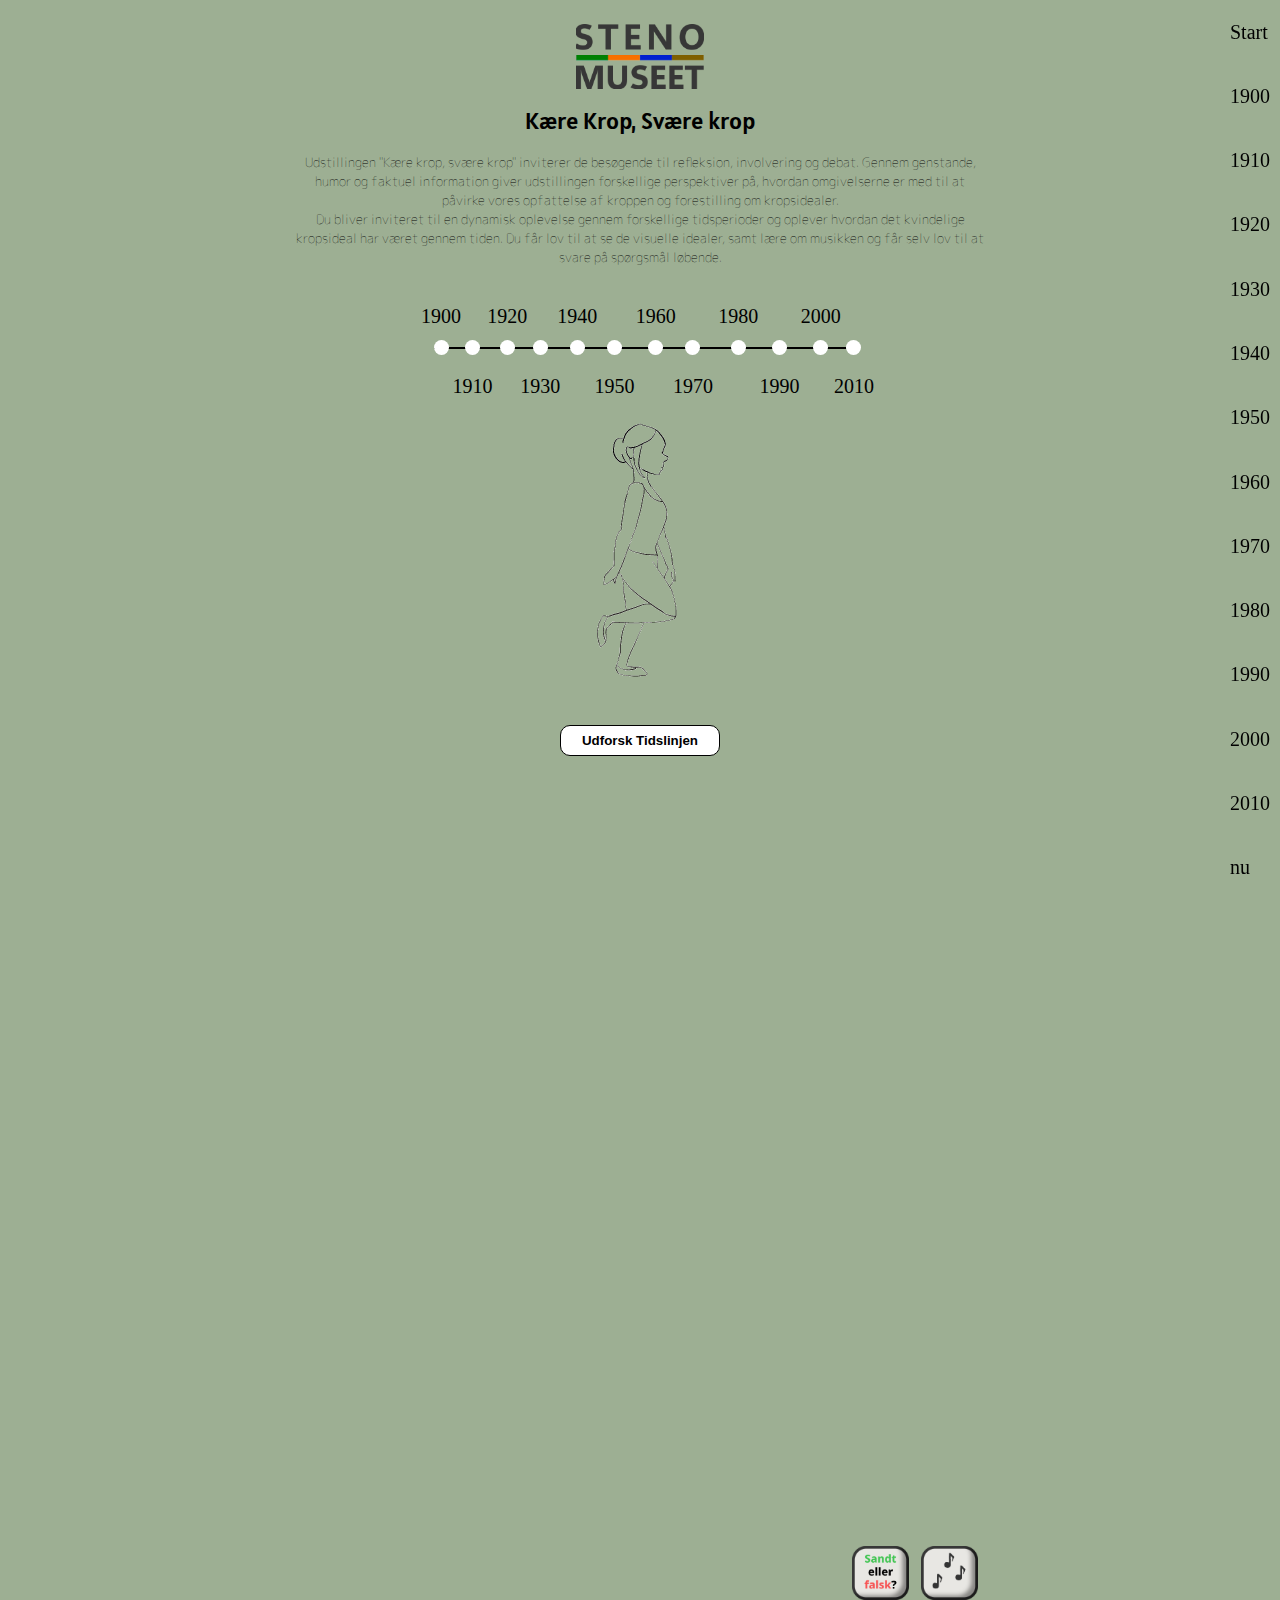
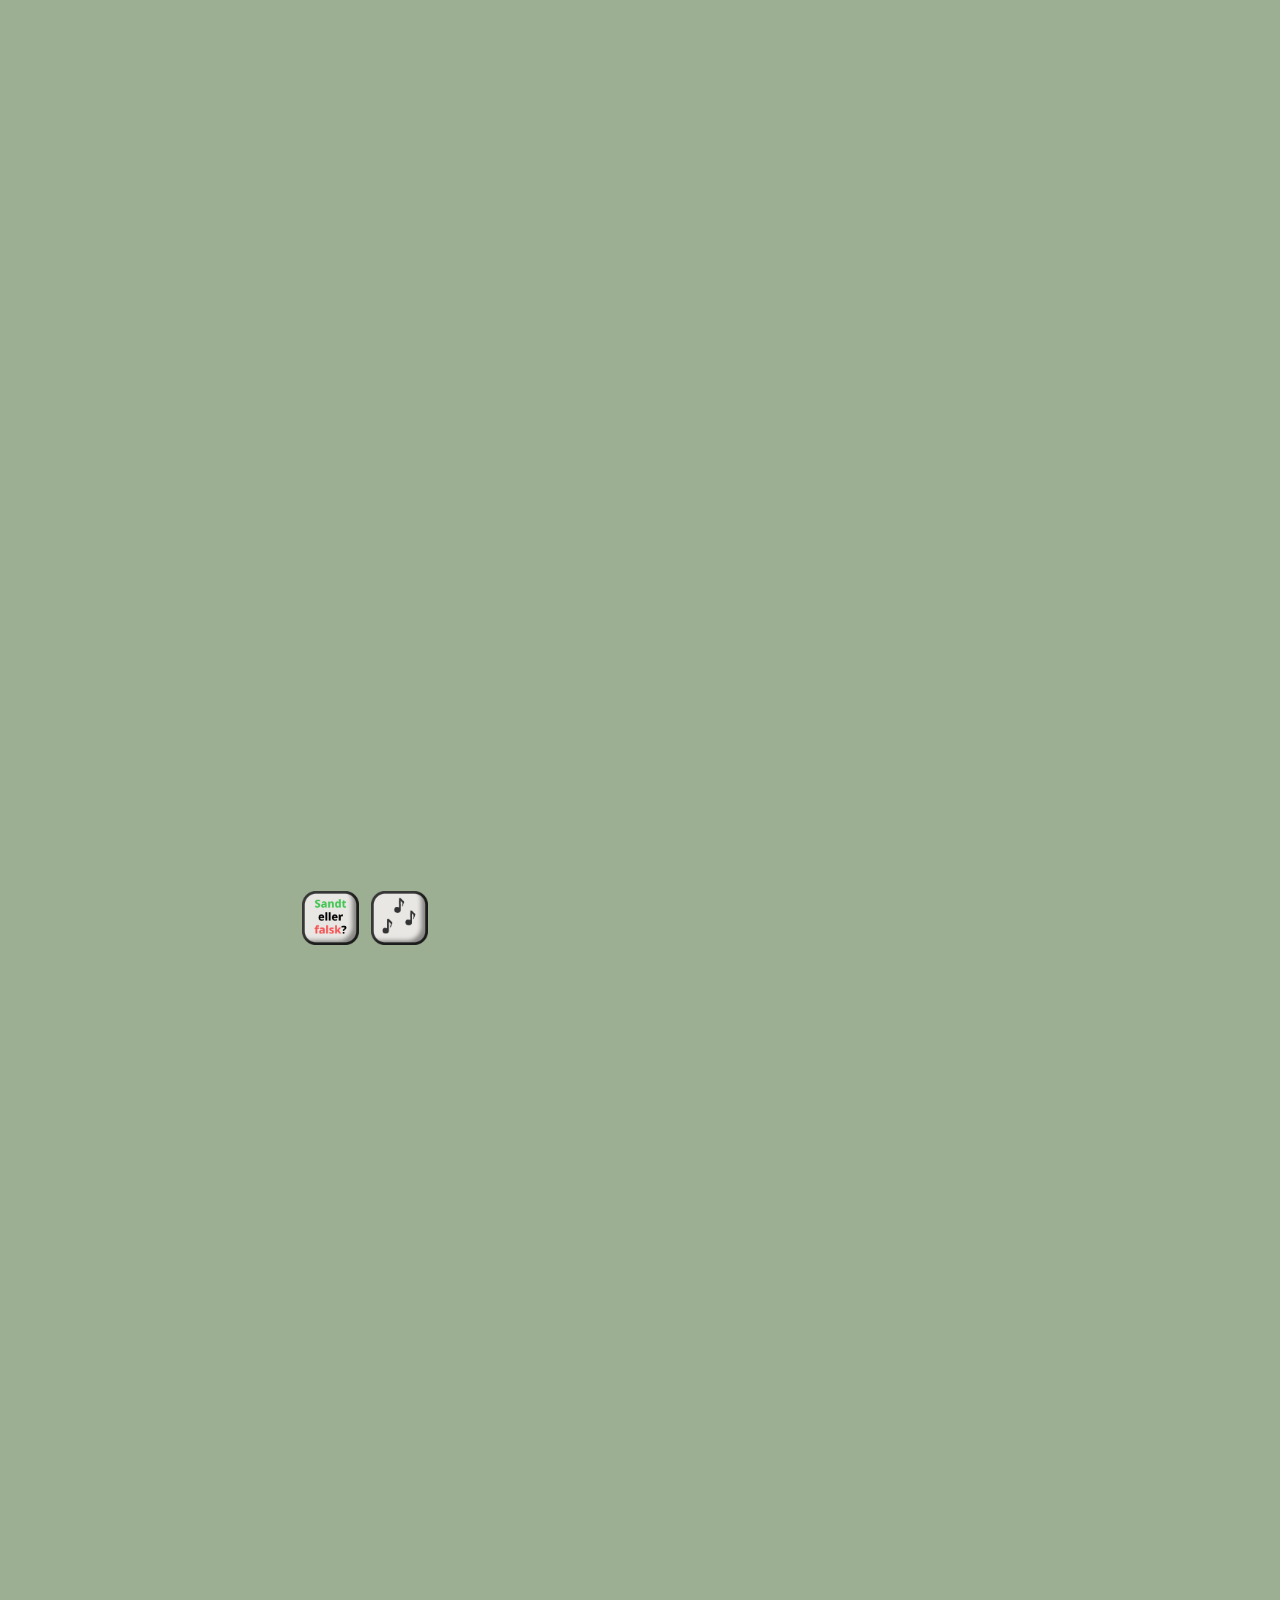
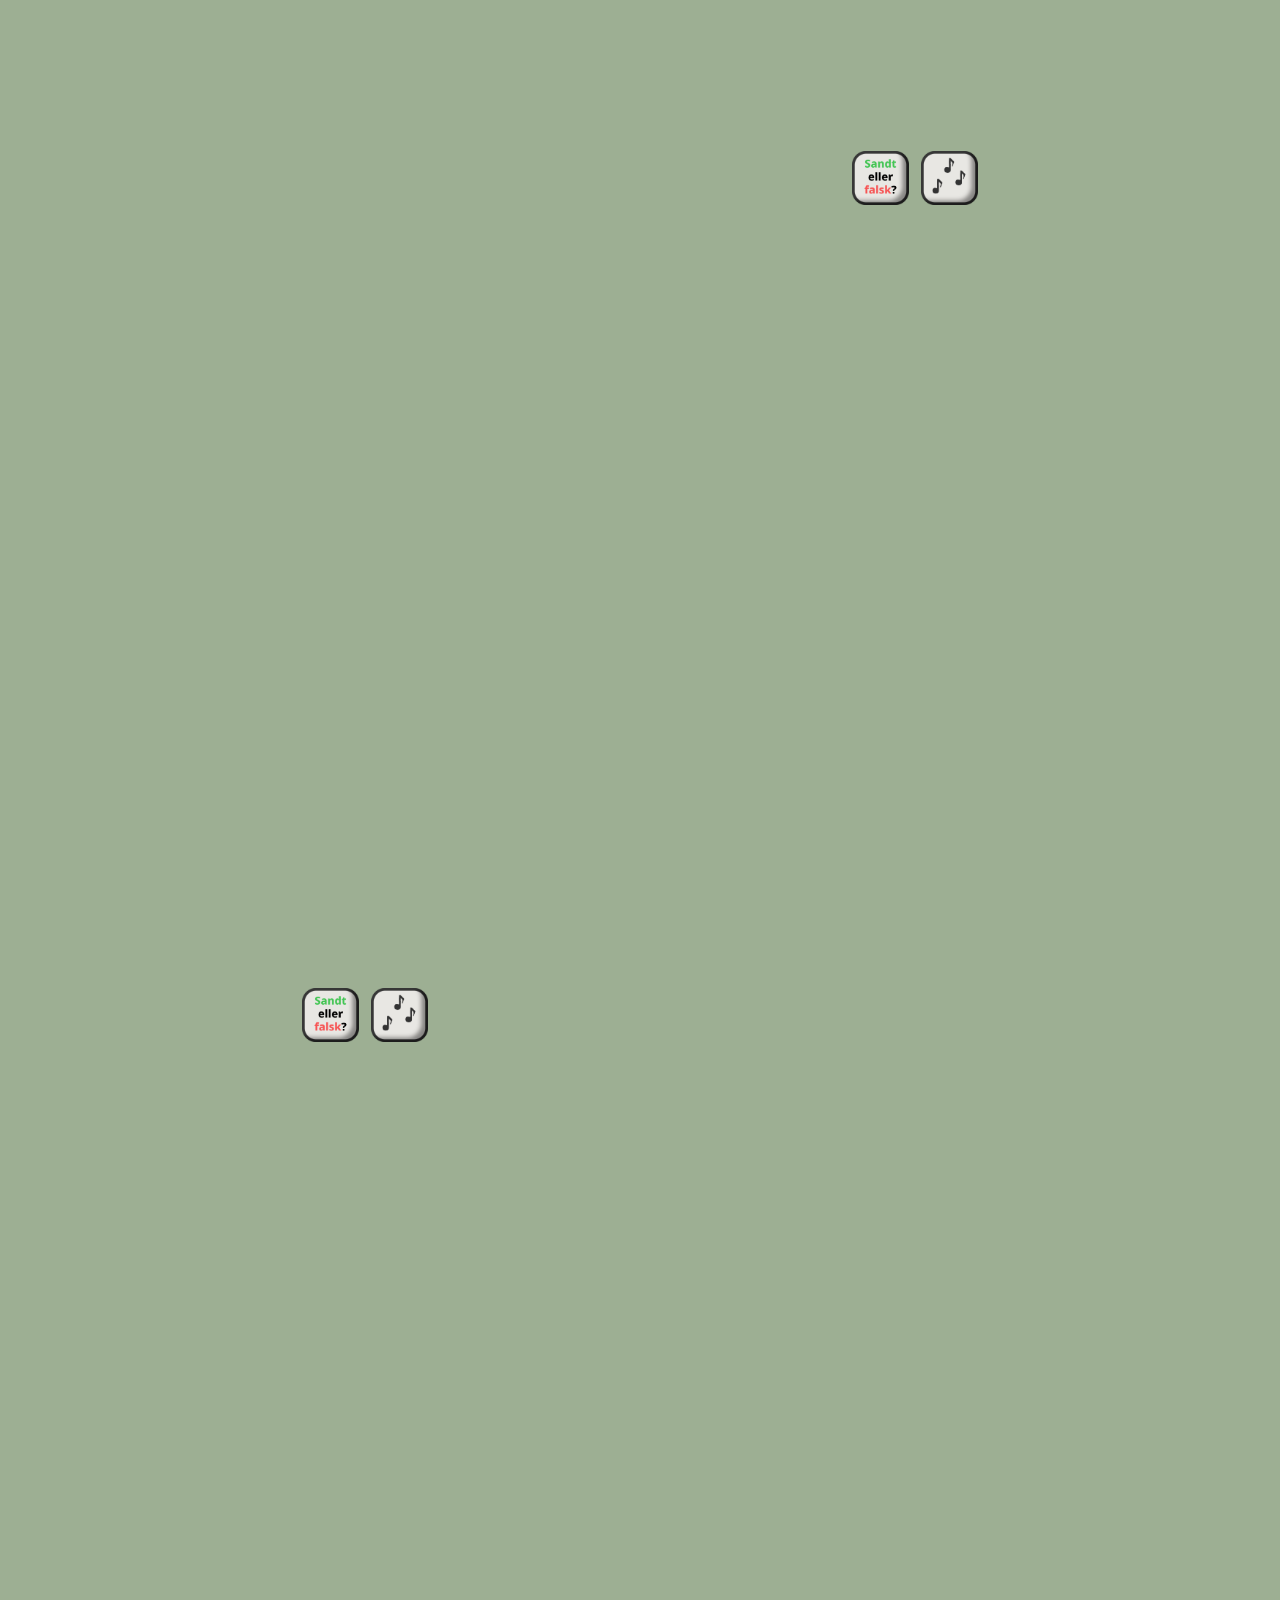
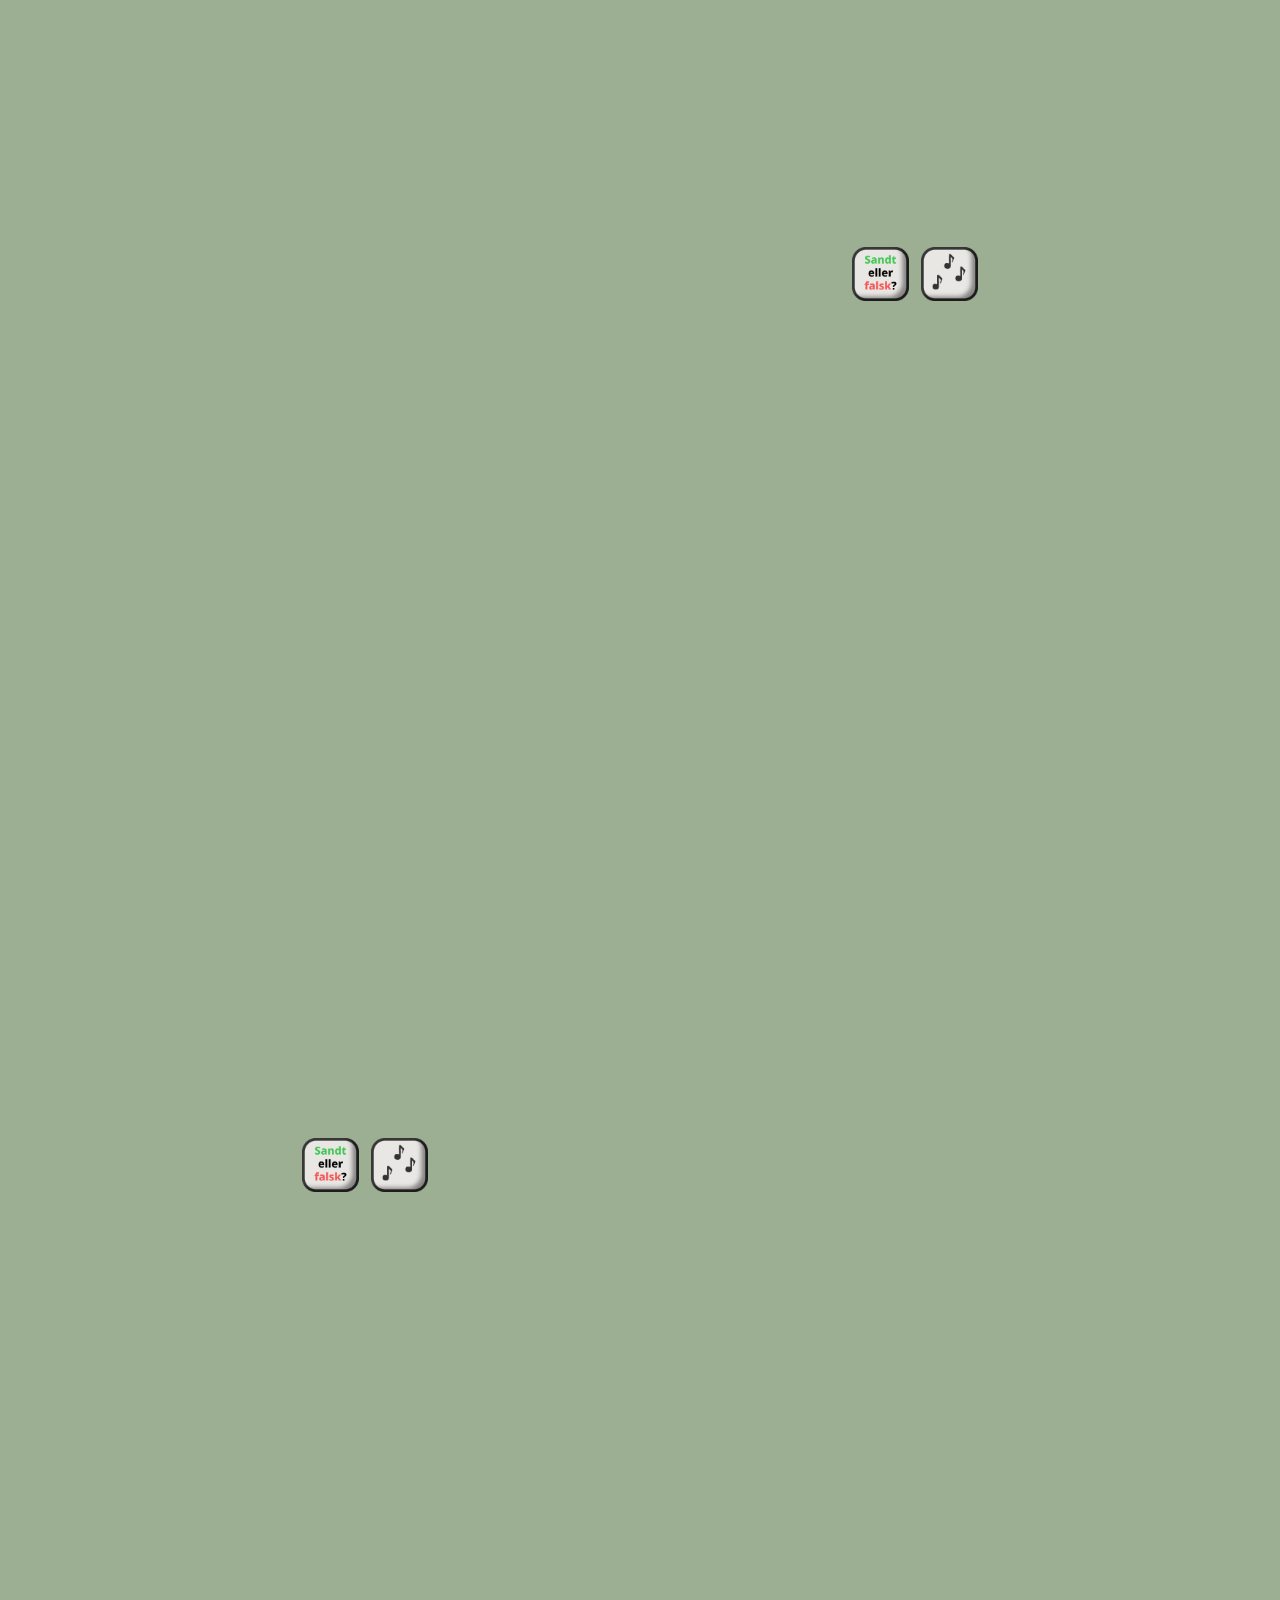
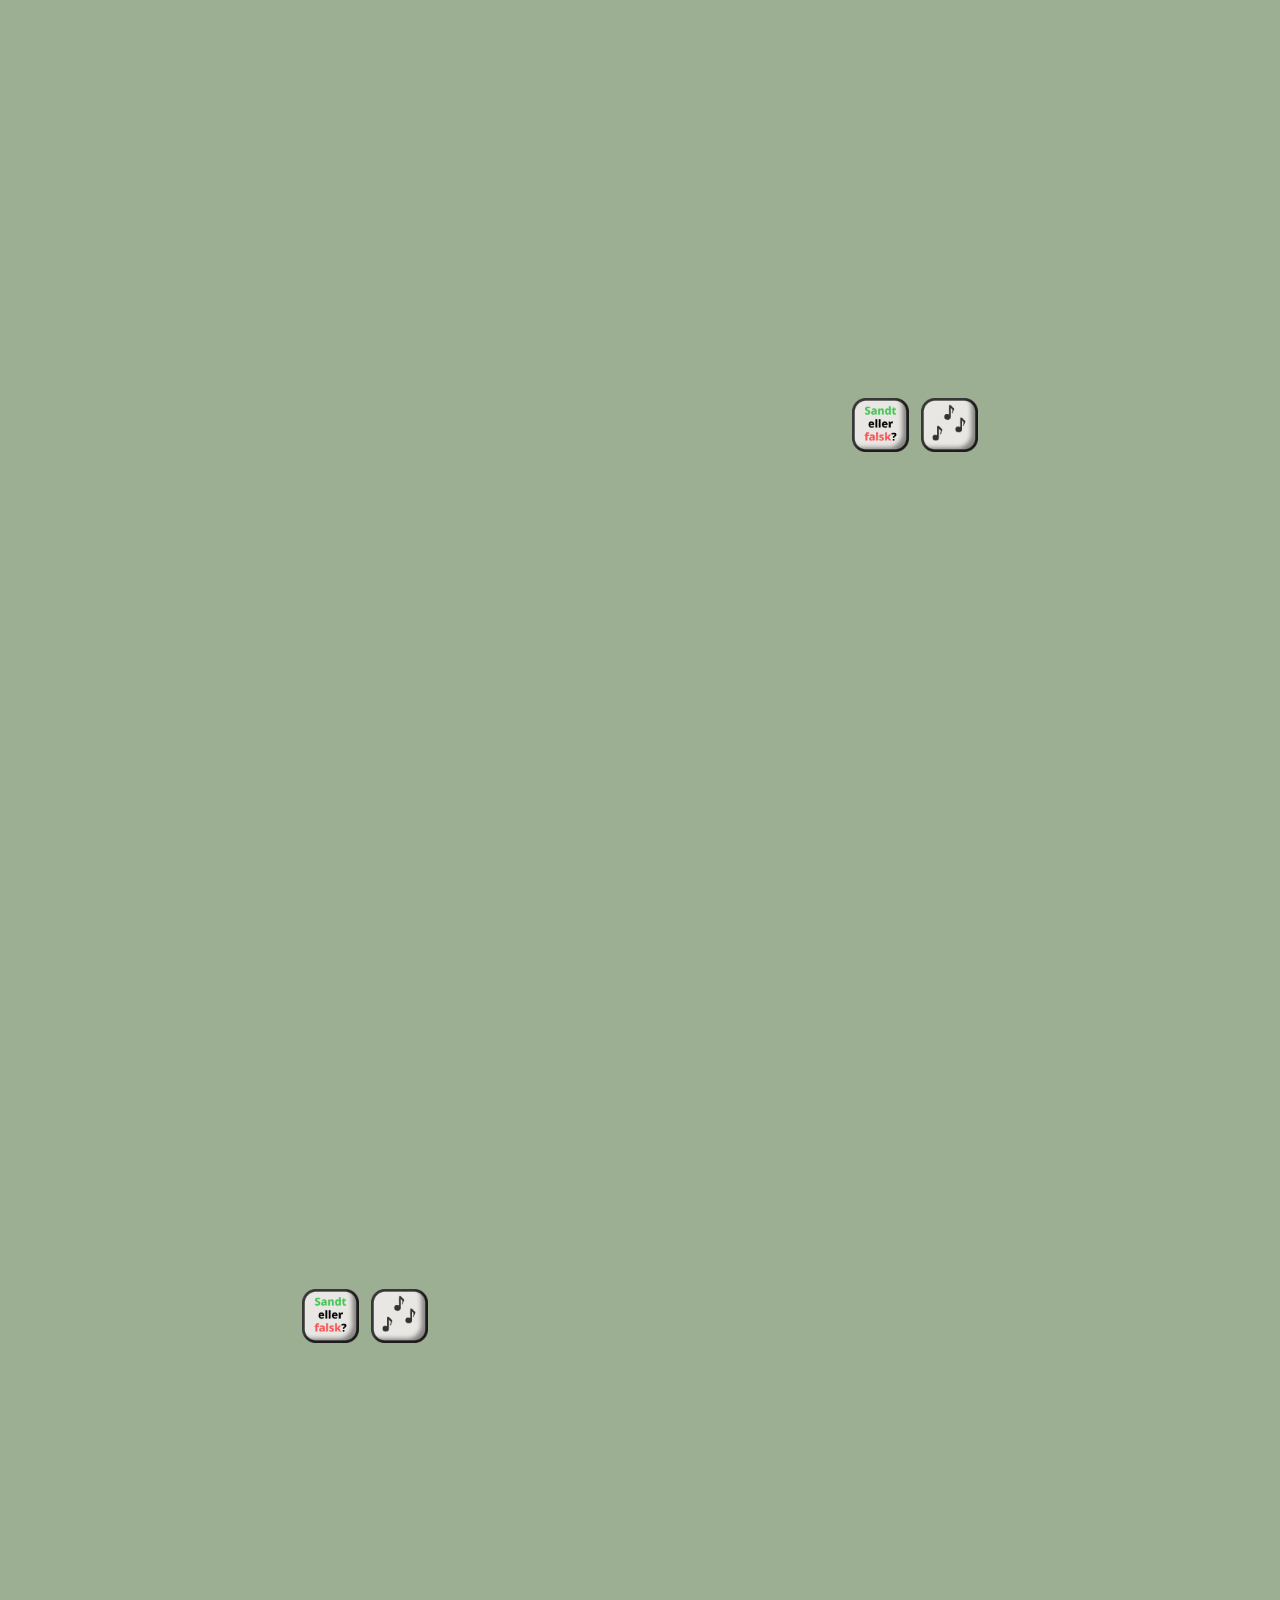
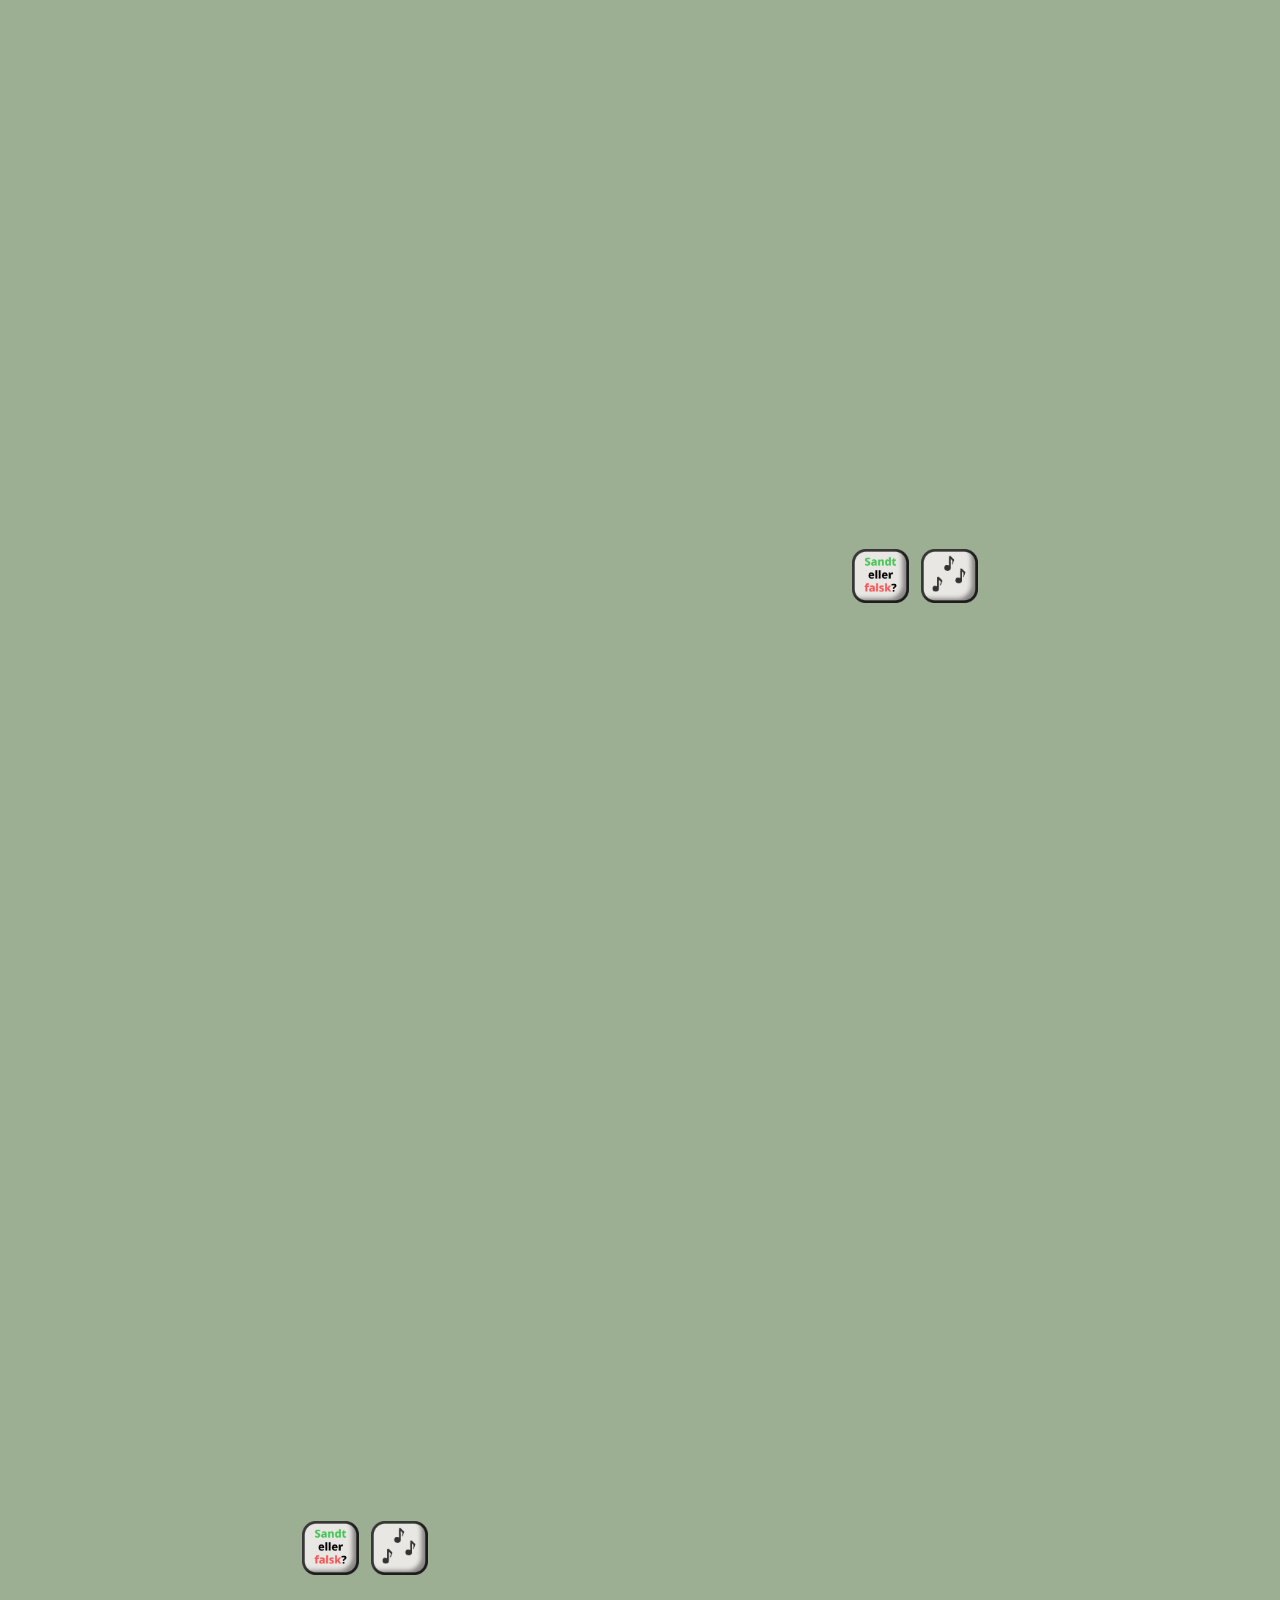
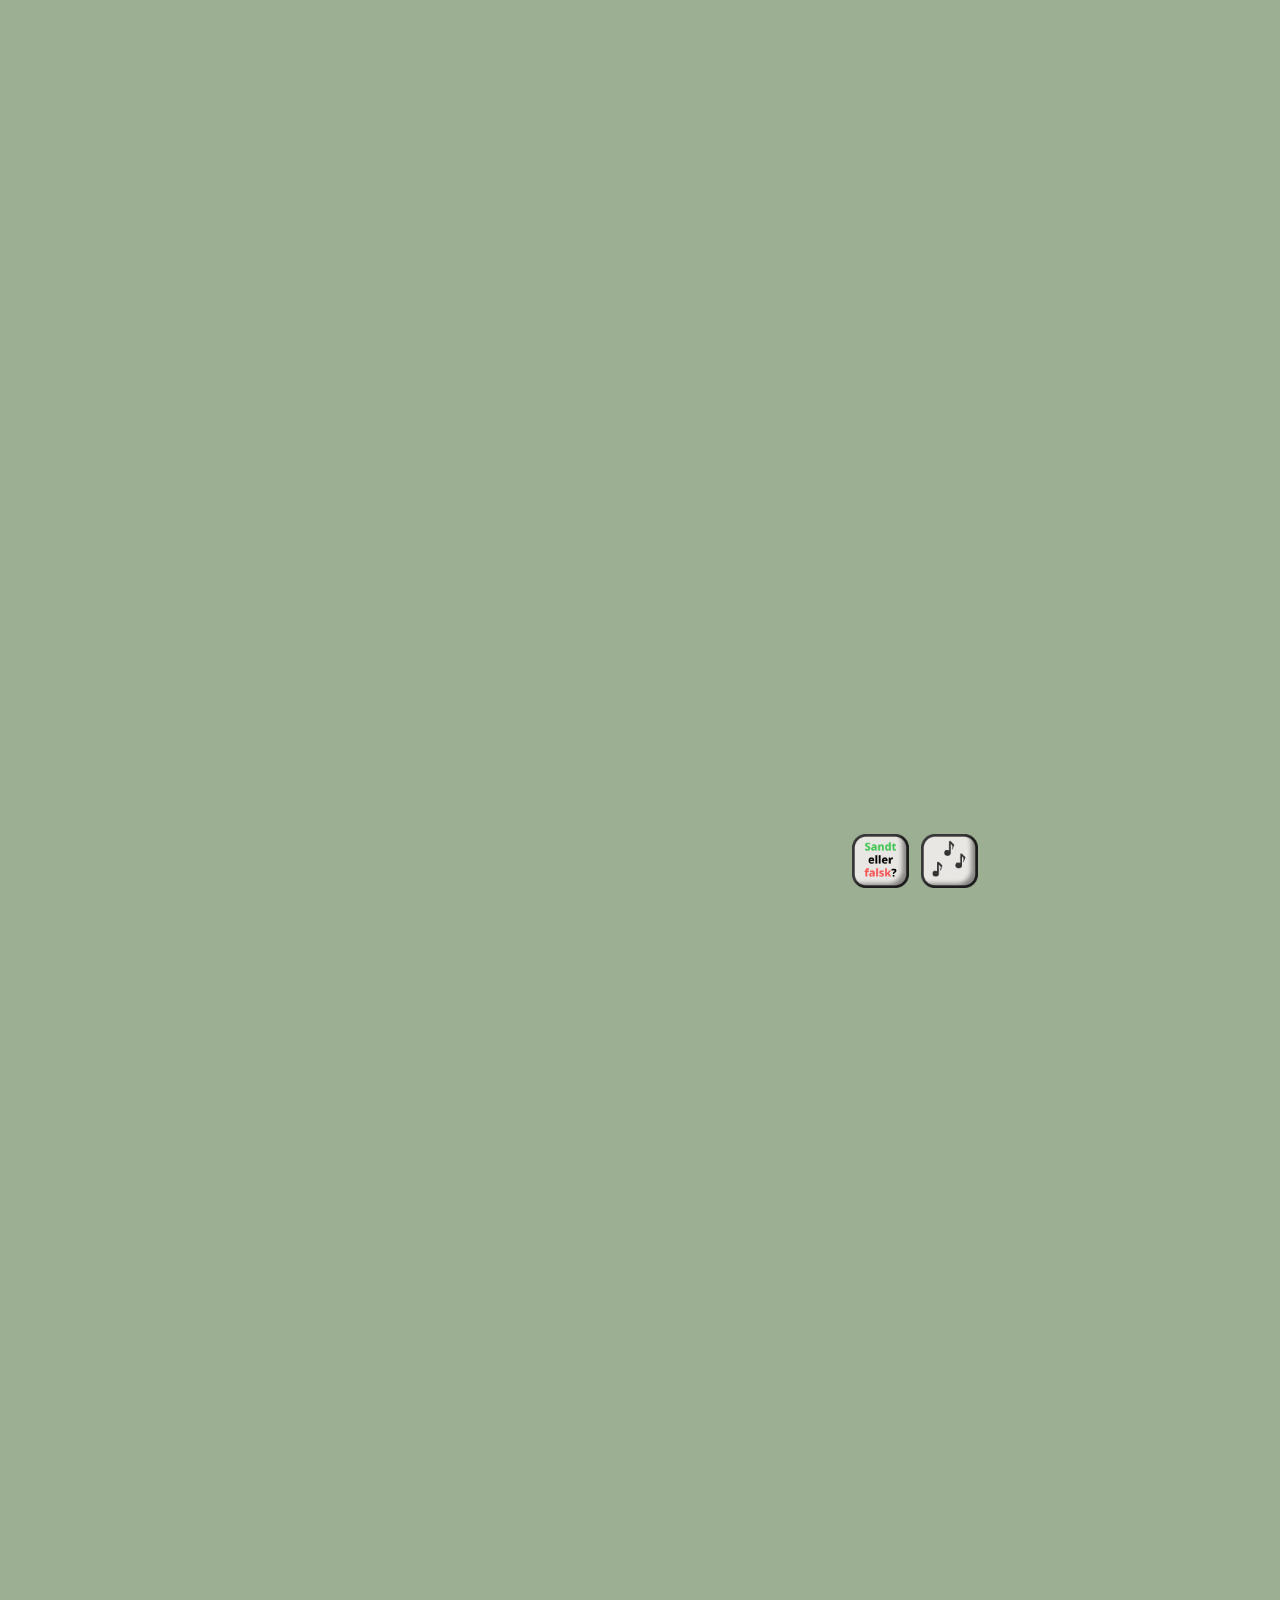
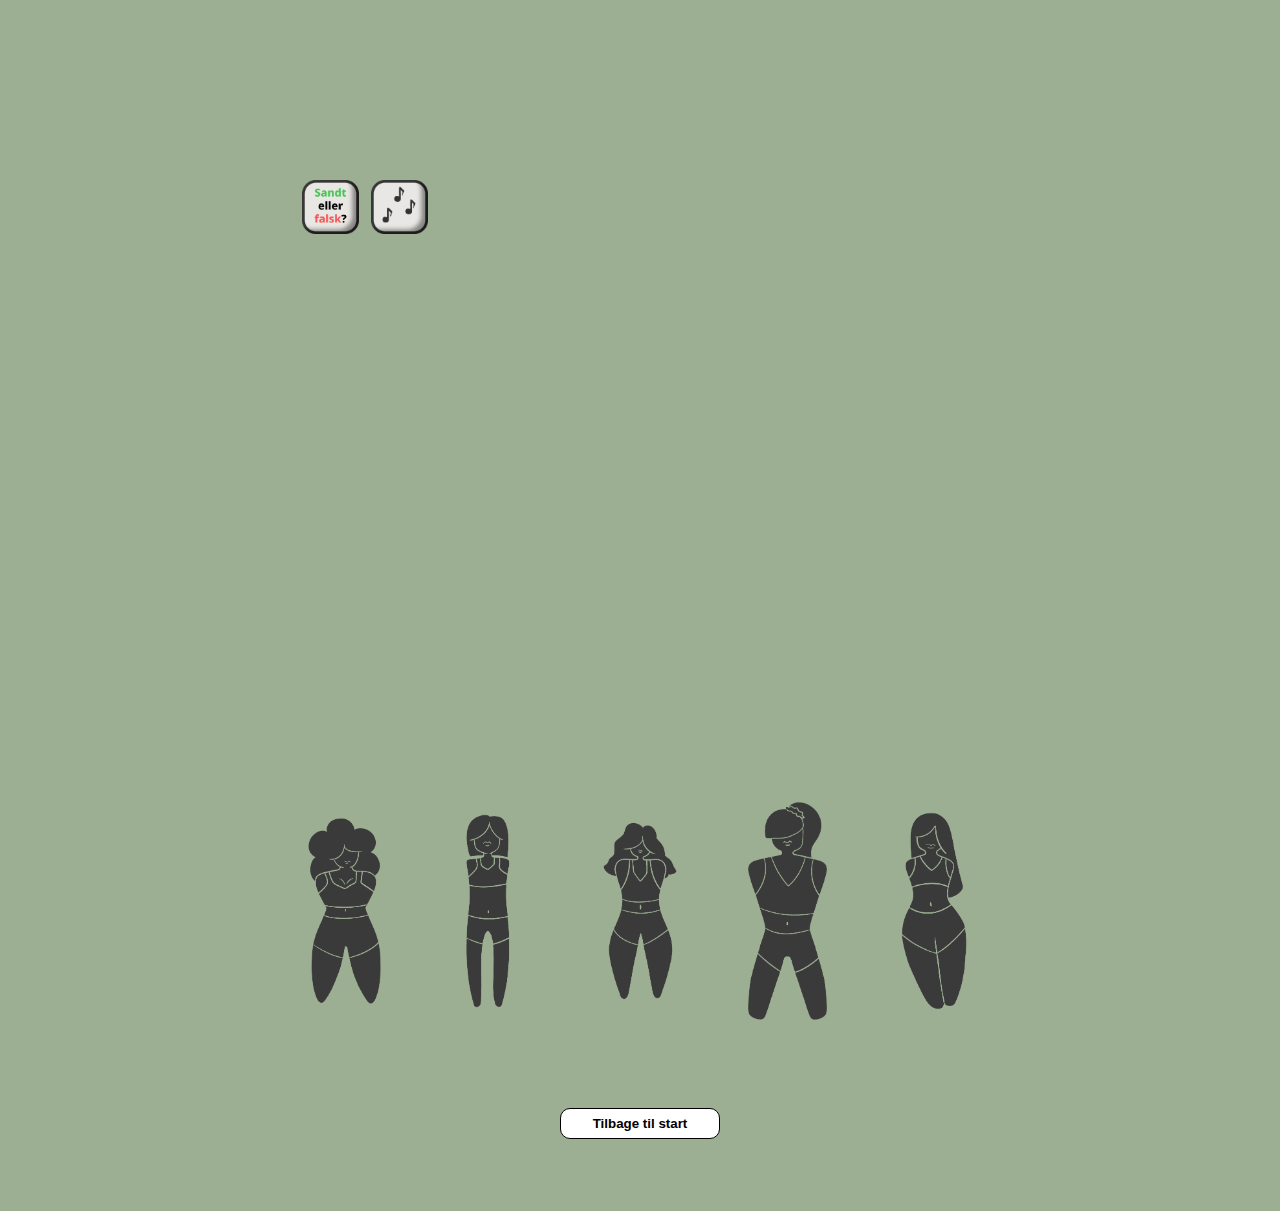
==== commit 6ecc0f5c: "Add files via upload" ====
--- a/Interaktiv-design/Interaktiv storytelling/index.html
+++ b/Interaktiv-design/Interaktiv storytelling/index.html
@@ -9,8 +9,16 @@
     <title>Kvindeidealer | Steno Museet </title>
     <!-- Fav icon -->
     <link rel="icon" href="img/fav_icon.ico" type="image/x-icon">
-  
+    <!-- Link til Font til h1 & h2 -->
+    <link rel="preconnect" href="https://fonts.googleapis.com">
+    <link rel="preconnect" href="https://fonts.gstatic.com" crossorigin>
+<link href="https://fonts.googleapis.com/css2?family=Alatsi&display=swap" rel="stylesheet">
+  <!-- Link til font til brødtekst -->
+  <link rel="preconnect" href="https://fonts.googleapis.com">
+<link rel="preconnect" href="https://fonts.gstatic.com" crossorigin>
+<link href="https://fonts.googleapis.com/css2?family=M+PLUS+Rounded+1c&display=swap" rel="stylesheet">
 </head>
+
 <body id="Start">
 
     <!-- LOGO, TEKST, OVERSKRIFT START -->
@@ -23,10 +31,11 @@
         <h1>Kære Krop, Svære krop</h1>
     </div>
 
-    <div class="forord">
-        <p>Lorem ipsum dolor sit amet consectetur adipisicing elit. Itaque deleniti, hic, fuga odio, illo ad nobis quidem sint dicta iure tempore commodi ipsa dolorem culpa adipisci! Alias labore suscipit ab.
-        Officia, ratione libero
-        </p>
+    <div class="forord"> 
+        <p>Udstillingen "Kære krop, svære krop" inviterer de besøgende til refleksion, involvering og debat. Gennem genstande, humor og faktuel information giver udstillingen forskellige perspektiver på, hvordan omgivelserne er med til at påvirke vores opfattelse af kroppen og forestilling om kropsidealer.
+        <br> 
+        Du bliver inviteret til en dynamisk oplevelse gennem forskellige tidsperioder og oplever hvordan det kvindelige kropsideal har været gennem tiden. Du får lov til at se de visuelle idealer, samt lære om musikken og får selv lov til at svare på spørgsmål løbende.
+      </p>
     </div>
     <!-- LOGO, TEKST, OVERSKRIFT SLUT -->
 
@@ -104,19 +113,19 @@
 
 <!-- Knap -->
 <div class="sf-knap">
-  <button id="sf-popupBtn"><img src="img/sandtelfalsk.png"  title="Sandt eller falsk"></button>
+  <button id="sf-popupBtn-1900"><img src="img/sandtelfalsk.png"  title="Sandt eller falsk"></button>
   <button id="lydKnappen1900"><img id="lydKnapBillede" src="img/lydknap.png"></button>
 <audio id="lydAfspiller1900" src="lyd/1900_song.mp3" preload="auto"></audio>
 </div>
 
   <!-- Popup vindue -->
-  <div class="sf-popup" id="sf-popup">
-    <div class="sf-popup-content">
-      <span class="sf-close" id="sf-closeBtn">&times;</span>
+  <div class="sf-popup" id="sf-popup-1900">
+    <div class="sf-popup-content-1900">
+      <span class="sf-close" id="sf-closeBtn-1900">&times;</span>
       <p>Er det sandt eller falsk at kvinderne havde svært ved at trække vejret og bevæge sig, fordi de ville se godt ud?</p>
-      <button id="sf-trueBtn">Sandt</button>
-      <button id="sf-falseBtn">Falsk</button>
-      <p id="sf-statement">Dit svar vil blive vist her.</p>
+      <button id="sf-trueBtn-1900">Sandt</button>
+      <button id="sf-falseBtn-1900">Falsk</button>
+      <p id="sf-statement-1900">Dit svar vil blive vist her.</p>
     </div>
   </div>
 
@@ -151,32 +160,22 @@
 
 <!-- Knap -->
 <div class="sf-knap-left">
-  <button id="sf-popupBtn"><img src="img/sandtelfalsk.png" title="Sandt eller falsk"></button>
+  <button id="sf-popupBtn-1910"><img src="img/sandtelfalsk.png" title="Sandt eller falsk"></button>
   <button id="lydKnappen1910"><img id="nittentiLyd" src="img/lydknap.png"></button>
 <audio id="lydAfspiller1910" src="lyd/1910_song.mp3" preload="auto"></audio>
 </div>
 
   <!-- Popup vindue -->
-  <div class="sf-popup" id="sf-popup">
-    <div class="sf-popup-content">
-      <span class="sf-close" id="sf-closeBtn">&times;</span>
-      <p>Er dette udsagn sandt eller falsk?</p>
-      <button id="sf-trueBtn">Sandt</button>
-      <button id="sf-falseBtn">Falsk</button>
-      <p id="sf-statement">Dit svar vil blive vist her.</p>
-    </div>
-  </div>
-  
-    <!-- Popup vindue -->
-    <div class="sf-popup" id="sf-popup1">
-      <div class="sf-popup-content1">
-        <span class="sf-close" id="sf-closeBtn1">&times;</span>
-        <p>Er dette udsagn sandt eller falsk?</p>
-        <button id="sf-trueBtn1">Sandt</button>
-        <button id="sf-falseBtn1">Falsk</button>
-        <p id="sf-statement1">Dit svar vil blive vist her.</p>
-      </div>
-    </div>
+  <div class="sf-popup" id="sf-popup-1910">
+    <div class="sf-popup-content-1910">
+      <span class="sf-close" id="sf-closeBtn-1910">&times;</span>
+      <p>Er det sandt eller falsk at kvindernes tøj blev stremmere efter kvinderne fik stemmeret?</p>
+      <button id="sf-trueBtn-1910">Sandt</button>
+      <button id="sf-falseBtn-1910">Falsk</button>
+      <p id="sf-statement-1910">Dit svar vil blive vist her.</p>
+    </div>
+  </div>
+
 
     <!-- Scroll down animation -->
      <div class="lottie-container-2">
@@ -204,19 +203,19 @@
 
 <!-- Knap -->
 <div class="sf-knap">
-  <button id="sf-popupBtn"><img id="imgBtn" src="img/sandtelfalsk.png" title="Sandt eller falsk"></button>
+  <button id="sf-popupBtn-1920"><img id="imgBtn" src="img/sandtelfalsk.png" title="Sandt eller falsk"></button>
   <button id="lydKnappen1920"><img id="nittentyveLyd" src="img/lydknap.png"></button>
   <audio id="lydAfspiller1920" src="lyd/1920_song.mp3" preload="auto"></audio>
 </div>
 
     <!-- Popup vindue -->
-    <div class="sf-popup" id="sf-popup">
-      <div class="sf-popup-content">
-        <span class="sf-close" id="sf-closeBtn">&times;</span>
-        <p>Er dette udsagn sandt eller falsk?</p>
-        <button id="sf-trueBtn">Sandt</button>
-        <button id="sf-falseBtn">Falsk</button>
-        <p id="sf-statement">Dit svar vil blive vist her.</p>
+    <div class="sf-popup" id="sf-popup-1920">
+      <div class="sf-popup-content-1920">
+        <span class="sf-close" id="sf-closeBtn-1920">&times;</span>
+        <p>Er dette udsagn sandt eller falsk?</p>
+        <button id="sf-trueBtn-1920">Sandt</button>
+        <button id="sf-falseBtn-1920">Falsk</button>
+        <p id="sf-statement-1920">Dit svar vil blive vist her.</p>
       </div>
     </div>
 
@@ -248,19 +247,19 @@
 
 <!-- Knap -->
 <div class="sf-knap-left">
-    <button id="sf-popupBtn"><img src="img/sandtelfalsk.png" title="Sandt eller falsk"></button>
+    <button id="sf-popupBtn-1930"><img src="img/sandtelfalsk.png" title="Sandt eller falsk"></button>
     <button id="lydKnappen1930"><img id="nittentrediveLyd" src="img/lydknap.png"></button>
 <audio id="lydAfspiller1930" src="lyd/1930_song.mp3" preload="auto"></audio>
   </div>
   
     <!-- Popup vindue -->
-    <div class="sf-popup" id="sf-popup">
-      <div class="sf-popup-content">
-        <span class="sf-close" id="sf-closeBtn">&times;</span>
-        <p>Er dette udsagn sandt eller falsk?</p>
-        <button id="sf-trueBtn">Sandt</button>
-        <button id="sf-falseBtn">Falsk</button>
-        <p id="sf-statement">Dit svar vil blive vist her.</p>
+    <div class="sf-popup" id="sf-popup-1930">
+      <div class="sf-popup-content-1930">
+        <span class="sf-close" id="sf-closeBtn-1930">&times;</span>
+        <p>Er dette udsagn sandt eller falsk?</p>
+        <button id="sf-trueBtn-1930">Sandt</button>
+        <button id="sf-falseBtn-1930">Falsk</button>
+        <p id="sf-statement-1930">Dit svar vil blive vist her.</p>
       </div>
     </div>
 
@@ -291,19 +290,19 @@
 
 <!-- Knap -->
 <div class="sf-knap">
-    <button id="sf-popupBtn"><img src="img/sandtelfalsk.png" title="Sandt eller falsk"></button>
+    <button id="sf-popupBtn-1940"><img src="img/sandtelfalsk.png" title="Sandt eller falsk"></button>
     <button id="lydKnappen1940"><img id="nittenfyrreLyd" src="img/lydknap.png"></button>
 <audio id="lydAfspiller1940" src="lyd/1940_song.mp3" preload="auto"></audio>
   </div>
   
     <!-- Popup vindue -->
-    <div class="sf-popup" id="sf-popup">
-      <div class="sf-popup-content">
-        <span class="sf-close" id="sf-closeBtn">&times;</span>
-        <p>Er dette udsagn sandt eller falsk?</p>
-        <button id="sf-trueBtn">Sandt</button>
-        <button id="sf-falseBtn">Falsk</button>
-        <p id="sf-statement">Dit svar vil blive vist her.</p>
+    <div class="sf-popup" id="sf-popup-1940">
+      <div class="sf-popup-content-1940">
+        <span class="sf-close" id="sf-closeBtn-1940">&times;</span>
+        <p>Er dette udsagn sandt eller falsk?</p>
+        <button id="sf-trueBtn-1940">Sandt</button>
+        <button id="sf-falseBtn-1940">Falsk</button>
+        <p id="sf-statement-1940">Dit svar vil blive vist her.</p>
       </div>
     </div>
 
@@ -334,19 +333,19 @@
 
 <!-- Knap -->
 <div class="sf-knap-left">
-    <button id="sf-popupBtn"><img src="img/sandtelfalsk.png" title="Sandt eller falsk"></button>
+    <button id="sf-popupBtn-1950"><img src="img/sandtelfalsk.png" title="Sandt eller falsk"></button>
     <button id="lydKnappen1950"><img id="nittenhalvtredsLyd" src="img/lydknap.png"></button>
 <audio id="lydAfspiller1950" src="lyd/1950_song.mp3" preload="auto"></audio>
   </div>
   
     <!-- Popup vindue -->
-    <div class="sf-popup" id="sf-popup">
-      <div class="sf-popup-content">
-        <span class="sf-close" id="sf-closeBtn">&times;</span>
-        <p>Er dette udsagn sandt eller falsk?</p>
-        <button id="sf-trueBtn">Sandt</button>
-        <button id="sf-falseBtn">Falsk</button>
-        <p id="sf-statement">Dit svar vil blive vist her.</p>
+    <div class="sf-popup" id="sf-popup-1950">
+      <div class="sf-popup-content-1950">
+        <span class="sf-close" id="sf-closeBtn-1950">&times;</span>
+        <p>Er dette udsagn sandt eller falsk?</p>
+        <button id="sf-trueBtn-1950">Sandt</button>
+        <button id="sf-falseBtn-1950">Falsk</button>
+        <p id="sf-statement-1950">Dit svar vil blive vist her.</p>
       </div>
     </div>
 
@@ -374,19 +373,19 @@
 
 <!-- Knap -->
 <div class="sf-knap">
-    <button id="sf-popupBtn"><img src="img/sandtelfalsk.png" title="Sandt eller falsk"></button>
+    <button id="sf-popupBtn-1960"><img src="img/sandtelfalsk.png" title="Sandt eller falsk"></button>
     <button id="lydKnappen1960"><img id="nittentredsLyd" src="img/lydknap.png"></button>
 <audio id="lydAfspiller1960" src="lyd/1960_song.mp3" preload="auto"></audio>
   </div>
   
     <!-- Popup vindue -->
-    <div class="sf-popup" id="sf-popup">
-      <div class="sf-popup-content">
-        <span class="sf-close" id="sf-closeBtn">&times;</span>
-        <p>Er dette udsagn sandt eller falsk?</p>
-        <button id="sf-trueBtn">Sandt</button>
-        <button id="sf-falseBtn">Falsk</button>
-        <p id="sf-statement">Dit svar vil blive vist her.</p>
+    <div class="sf-popup" id="sf-popup-1960">
+      <div class="sf-popup-content-1960">
+        <span class="sf-close" id="sf-closeBtn-1960">&times;</span>
+        <p>Er dette udsagn sandt eller falsk?</p>
+        <button id="sf-trueBtn-1960">Sandt</button>
+        <button id="sf-falseBtn-1960">Falsk</button>
+        <p id="sf-statement-1960">Dit svar vil blive vist her.</p>
       </div>
     </div>
 
@@ -417,19 +416,19 @@
 
 <!-- Knap -->
 <div class="sf-knap-left">
-    <button id="sf-popupBtn"><img src="img/sandtelfalsk.png" title="Sandt eller falsk"></button>
+    <button id="sf-popupBtn-1970"><img src="img/sandtelfalsk.png" title="Sandt eller falsk"></button>
     <button id="lydKnappen1970"><img id="nittenhalvfjerdsLyd" src="img/lydknap.png"></button>
 <audio id="lydAfspiller1970" src="lyd/1970_song.mp3" preload="auto"></audio>
   </div>
   
     <!-- Popup vindue -->
-    <div class="sf-popup" id="sf-popup">
-      <div class="sf-popup-content">
-        <span class="sf-close" id="sf-closeBtn">&times;</span>
-        <p>Er dette udsagn sandt eller falsk?</p>
-        <button id="sf-trueBtn">Sandt</button>
-        <button id="sf-falseBtn">Falsk</button>
-        <p id="sf-statement">Dit svar vil blive vist her.</p>
+    <div class="sf-popup" id="sf-popup-1970">
+      <div class="sf-popup-content-1970">
+        <span class="sf-close" id="sf-closeBtn-1970">&times;</span>
+        <p>Er dette udsagn sandt eller falsk?</p>
+        <button id="sf-trueBtn-1970">Sandt</button>
+        <button id="sf-falseBtn-1970">Falsk</button>
+        <p id="sf-statement-1970">Dit svar vil blive vist her.</p>
       </div>
     </div>
 
@@ -460,19 +459,19 @@
 
 <!-- Knap -->
 <div class="sf-knap">
-    <button id="sf-popupBtn"><img src="img/sandtelfalsk.png" title="Sandt eller falsk"></button>
+    <button id="sf-popupBtn-1980"><img src="img/sandtelfalsk.png" title="Sandt eller falsk"></button>
     <button id="lydKnappen1980"><img id="nittenfirsLyd" src="img/lydknap.png"></button>
     <audio id="lydAfspiller1980" src="lyd/1980_song.mp3" preload="auto"></audio>
   </div>
   
     <!-- Popup vindue -->
-    <div class="sf-popup" id="sf-popup">
-      <div class="sf-popup-content">
-        <span class="sf-close" id="sf-closeBtn">&times;</span>
-        <p>Er dette udsagn sandt eller falsk?</p>
-        <button id="sf-trueBtn">Sandt</button>
-        <button id="sf-falseBtn">Falsk</button>
-        <p id="sf-statement">Dit svar vil blive vist her.</p>
+    <div class="sf-popup" id="sf-popup-1980">
+      <div class="sf-popup-content-1980">
+        <span class="sf-close" id="sf-closeBtn-1980">&times;</span>
+        <p>Er dette udsagn sandt eller falsk?</p>
+        <button id="sf-trueBtn-1980">Sandt</button>
+        <button id="sf-falseBtn-1980">Falsk</button>
+        <p id="sf-statement-1980">Dit svar vil blive vist her.</p>
       </div>
     </div>
 
@@ -503,19 +502,19 @@
 
 <!-- Knap -->
 <div class="sf-knap-left">
-    <button id="sf-popupBtn"><img src="img/sandtelfalsk.png" title="Sandt eller falsk"></button>
+    <button id="sf-popupBtn-1990"><img src="img/sandtelfalsk.png" title="Sandt eller falsk"></button>
     <button id="lydKnappen1990"><img id="nittenhalvfemsLyd" src="img/lydknap.png"></button>
 <audio id="lydAfspiller1990" src="lyd/1990_song.mp3" preload="auto"></audio>
   </div>
   
     <!-- Popup vindue -->
-    <div class="sf-popup" id="sf-popup">
-      <div class="sf-popup-content">
-        <span class="sf-close" id="sf-closeBtn">&times;</span>
-        <p>Er dette udsagn sandt eller falsk?</p>
-        <button id="sf-trueBtn">Sandt</button>
-        <button id="sf-falseBtn">Falsk</button>
-        <p id="sf-statement">Dit svar vil blive vist her.</p>
+    <div class="sf-popup" id="sf-popup-1990">
+      <div class="sf-popup-content-1990">
+        <span class="sf-close" id="sf-closeBtn-1990">&times;</span>
+        <p>Er dette udsagn sandt eller falsk?</p>
+        <button id="sf-trueBtn-1990">Sandt</button>
+        <button id="sf-falseBtn-1990">Falsk</button>
+        <p id="sf-statement-1990">Dit svar vil blive vist her.</p>
       </div>
     </div>
 
@@ -546,19 +545,19 @@
 
 <!-- Knap -->
 <div class="sf-knap">
-    <button id="sf-popupBtn"><img src="img/sandtelfalsk.png" title="Sandt eller falsk"></button>
+    <button id="sf-popupBtn-2000"><img src="img/sandtelfalsk.png" title="Sandt eller falsk"></button>
     <button id="lydKnappen2000"><img id="tyvenulnulLyd" src="img/lydknap.png"></button>
     <audio id="lydAfspiller2000" src="lyd/2000_song.mp3" preload="auto"></audio>
   </div>
   
     <!-- Popup vindue -->
-    <div class="sf-popup" id="sf-popup">
-      <div class="sf-popup-content">
-        <span class="sf-close" id="sf-closeBtn">&times;</span>
-        <p>Er dette udsagn sandt eller falsk?</p>
-        <button id="sf-trueBtn">Sandt</button>
-        <button id="sf-falseBtn">Falsk</button>
-        <p id="sf-statement">Dit svar vil blive vist her.</p>
+    <div class="sf-popup" id="sf-popup-2000">
+      <div class="sf-popup-content-2000">
+        <span class="sf-close" id="sf-closeBtn-2000">&times;</span>
+        <p>Er dette udsagn sandt eller falsk?</p>
+        <button id="sf-trueBtn-2000">Sandt</button>
+        <button id="sf-falseBtn-2000">Falsk</button>
+        <p id="sf-statement-2000">Dit svar vil blive vist her.</p>
       </div>
     </div>
 
@@ -589,19 +588,19 @@
 
 <!-- Knap -->
 <div class="sf-knap-left">
-    <button id="sf-popupBtn"><img src="img/sandtelfalsk.png" title="Sandt eller falsk"></button>
+    <button id="sf-popupBtn-2010"><img src="img/sandtelfalsk.png" title="Sandt eller falsk"></button>
     <button id="lydKnappen2010"><img id="tyvetiLyd" src="img/lydknap.png"></button>
     <audio id="lydAfspiller2010" src="lyd/2010_song.mp3" preload="auto"></audio>
   </div>
   
     <!-- Popup vindue -->
-    <div class="sf-popup" id="sf-popup">
-      <div class="sf-popup-content">
-        <span class="sf-close" id="sf-closeBtn">&times;</span>
-        <p>Er dette udsagn sandt eller falsk?</p>
-        <button id="sf-trueBtn">Sandt</button>
-        <button id="sf-falseBtn">Falsk</button>
-        <p id="sf-statement">Dit svar vil blive vist her.</p>
+    <div class="sf-popup" id="sf-popup-2010">
+      <div class="sf-popup-content-2010">
+        <span class="sf-close" id="sf-closeBtn-2010">&times;</span>
+        <p>Er dette udsagn sandt eller falsk?</p>
+        <button id="sf-trueBtn-2010">Sandt</button>
+        <button id="sf-falseBtn-2010">Falsk</button>
+        <p id="sf-statement-2010">Dit svar vil blive vist her.</p>
       </div>
     </div>
 
@@ -662,4 +661,5 @@
 <!-- Afspil lyd -->
 <script src="lyd.js"></script>
 
-</html>+</html>
+
--- a/Interaktiv-design/Interaktiv storytelling/style.css
+++ b/Interaktiv-design/Interaktiv storytelling/style.css
@@ -4,6 +4,17 @@
   padding: 1rem 18rem;
 }
 
+h1, h2 {
+  font-family: "Alatsi", sans-serif;
+  font-weight: 400;
+  font-style: normal;
+}
+
+p {
+  font-family: "M PLUS Rounded 1c", sans-serif;
+  font-weight: 200;
+  font-style: normal;
+}
 /* Scroll ned animation */
 /*Der er lavet 12 af dem så JavaScript kan gå ned og tage fat i den rigtige div, til at scrool ned */
 
@@ -16,7 +27,7 @@
   display: flex;
   align-items: center;
   justify-content: center;
-  margin: 10rem auto 0;
+  margin: 1rem auto 0;
   cursor: pointer;
   width: 10%;
 }
@@ -31,7 +42,7 @@
   display: flex;
   align-items: center;
   justify-content: center;
-  margin: 7rem auto 0;
+  margin: 1rem auto 0;
   cursor: pointer;
   width: 10%;
 }
@@ -46,12 +57,12 @@
 /* Overskrift */
 .overskrift {
   text-align: center;
-  font-size: 14px;
+  font-size: 12px;
 }
 
 /* Logo */
 .steno-logo img {
-  margin: 2rem auto;
+  margin: 0rem auto;
   display: block;
   max-width: 8rem;
 }
@@ -59,7 +70,7 @@
 /* Velkomst ord */
 .forord {
   text-align: center;
-  font-size: 15px;
+  font-size: 13px;
 }
 
 /* Tidslinje Start */
@@ -174,7 +185,7 @@
 /* Animeret silloutte */
 .kvinde img {
   display: block;
-  margin: -3rem auto;
+  margin: -6.5rem auto;
   max-width: 40rem;
 }
 
@@ -183,7 +194,7 @@
   text-align: center;
   border: .5px solid black;
   border-radius: 10px;
-  margin: 3rem auto;
+  margin: 9rem auto;
   display: block;
   color: black;
   background-color: white;
@@ -207,7 +218,6 @@
   display: flex;
   justify-content: flex-end;
   z-index: -1000;
-  margin-top: -2rem;
 }
 
 .sf-knap button {
@@ -232,8 +242,33 @@
   align-items: center;
 }
 
-#sf-trueBtn,
-#sf-falseBtn {
+#sf-trueBtn-1900,
+#sf-falseBtn-1900,
+#sf-trueBtn-1910,
+#sf-falseBtn-1910,
+#sf-trueBtn-1920,
+#sf-falseBtn-1920,
+#sf-trueBtn-1930,
+#sf-falseBtn-1930,
+#sf-trueBtn-1940,
+#sf-falseBtn-1940,
+#sf-trueBtn-1950,
+#sf-falseBtn-1950,
+#sf-trueBtn-1960,
+#sf-falseBtn-1960,
+#sf-trueBtn-1970,
+#sf-falseBtn-1970,
+#sf-trueBtn-1980,
+#sf-falseBtn-1980,
+#sf-trueBtn-1990,
+#sf-falseBtn-1990,
+#sf-trueBtn-2000,
+#sf-falseBtn-2000,
+#sf-trueBtn-2010,
+#sf-falseBtn-2010,
+#sf-trueBtn-nu,
+#sf-falseBtn-nu
+ {
   border: 1px solid black;
   border-radius: 10px;
   margin: 1rem;
@@ -257,7 +292,19 @@
   background-color: red;
 }
 
-.sf-popup-content {
+.sf-popup-content-1900,
+.sf-popup-content-1910,
+.sf-popup-content-1920,
+.sf-popup-content-1930,
+.sf-popup-content-1940,
+.sf-popup-content-1950,
+.sf-popup-content-1960,
+.sf-popup-content-1970,
+.sf-popup-content-1980,
+.sf-popup-content-1990,
+.sf-popup-content-2000,
+.sf-popup-content-2010,
+.sf-popup-content-nu {
   padding: 20px;
   border-radius: 5px;
   text-align: center;
@@ -288,7 +335,7 @@
   display: flex;
   justify-content: flex-start;
   z-index: -1000;
-  margin-top: -2rem;
+ 
 }
 
 .sf-knap-left button {
@@ -369,14 +416,14 @@
 .tekst-2000 {
   margin-left: 20px;
   width: 200rem;
-  font-size: 20px;
+  font-size: 18px;
   font-weight: 500;
   line-height: 1.5;
 }
 
-.tekst-nu {
+.tekst-nu p {
   font-weight: bold;
-  font-size: 25px;
+  font-size: 15px;
 }
 
 .tekst-1900 h2,
@@ -384,11 +431,15 @@
 .tekst-1940 h2,
 .tekst-1960 h2,
 .tekst-1980 h2,
-.tekst-2000 h2,
+.tekst-2000 h2 {
+  text-align: center;
+  font-size: 15px;
+}
+
 .tekst-nu h2 {
-  text-align: center;
-}
-
+  font-size: 25px;
+  text-align: center;
+}
 
 .img-1900 img,
 .img-1920 img,
@@ -422,7 +473,7 @@
 .tekst-2010 {
   margin-right: 20px;
   width: 200rem;
-  font-size: 20px;
+  font-size: 18px;
   font-weight: 500;
 }
 
@@ -447,9 +498,9 @@
 }
 
 #info-png {
-  max-width: 50%;
+  max-width: 30%;
   display: block;
-  margin: 4rem auto;
+  margin: 0rem auto;
 }
 
 /* fade in effekt når man scroller*/
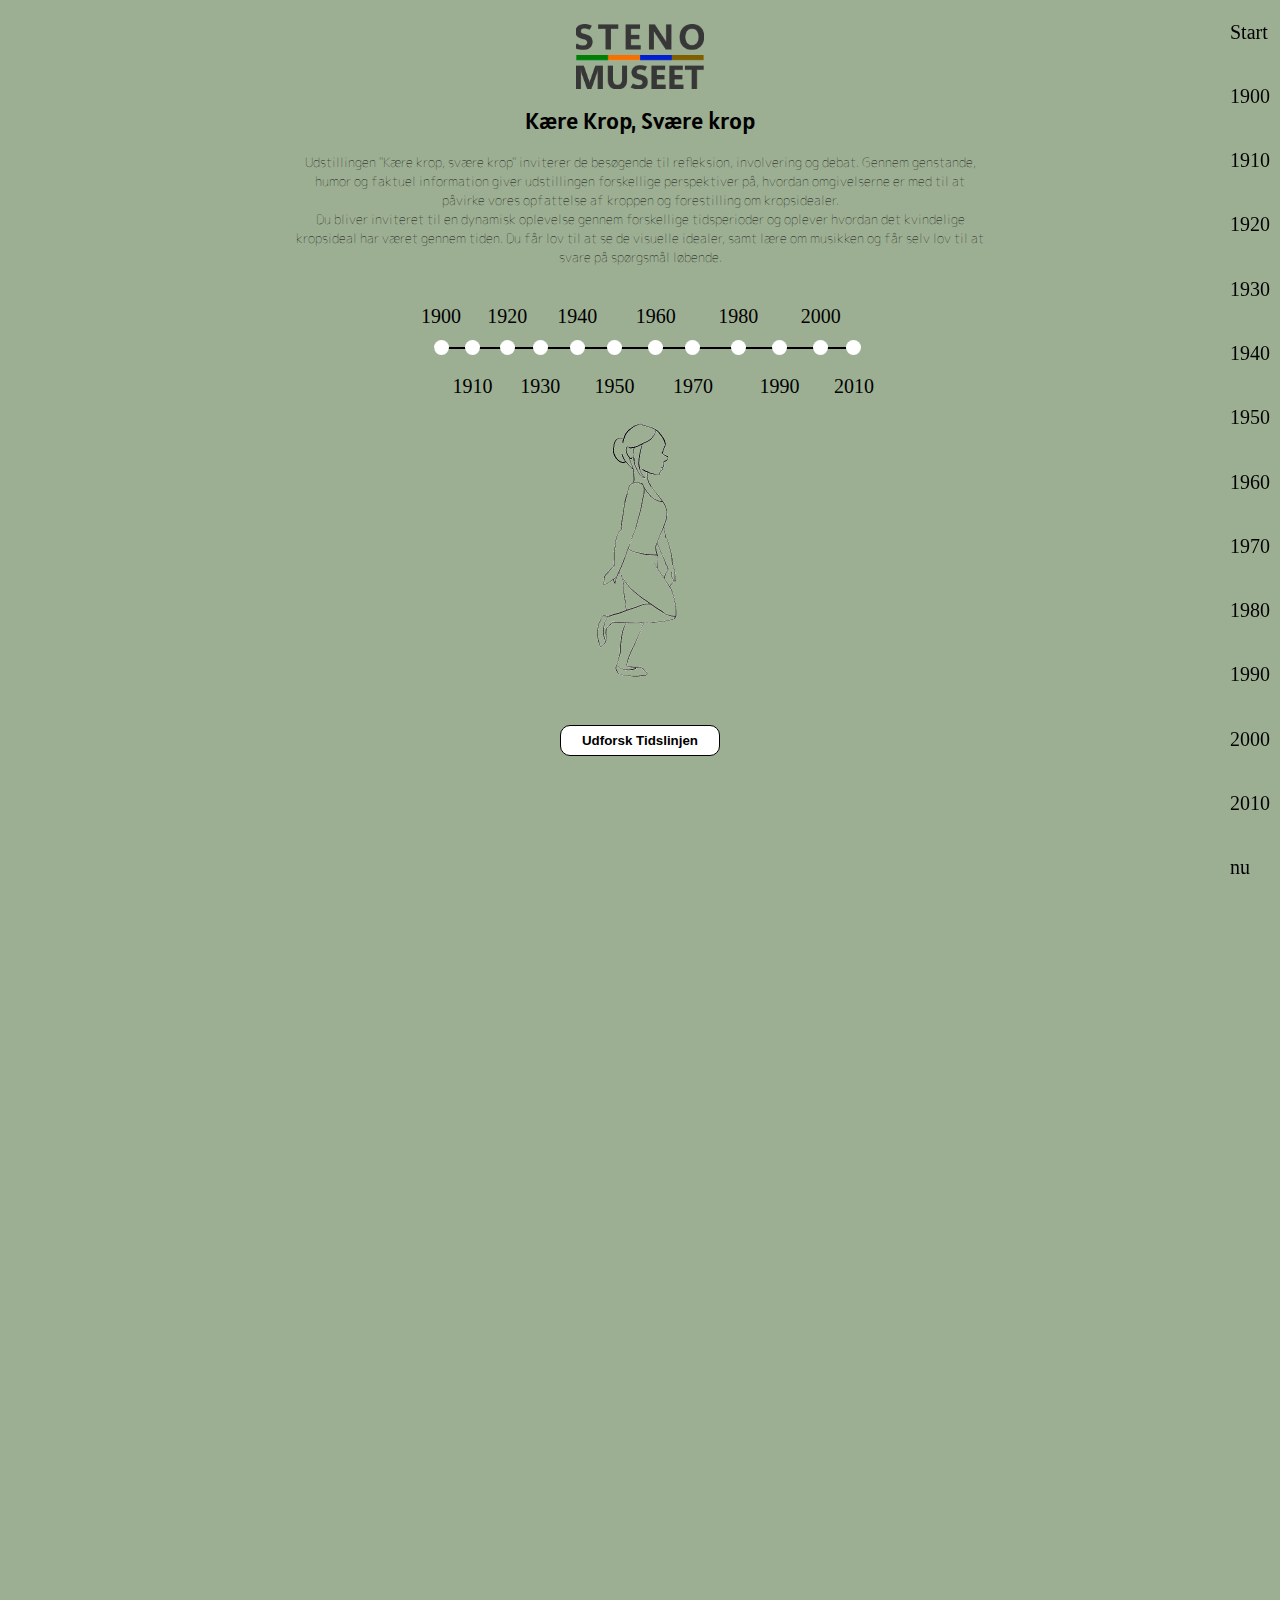
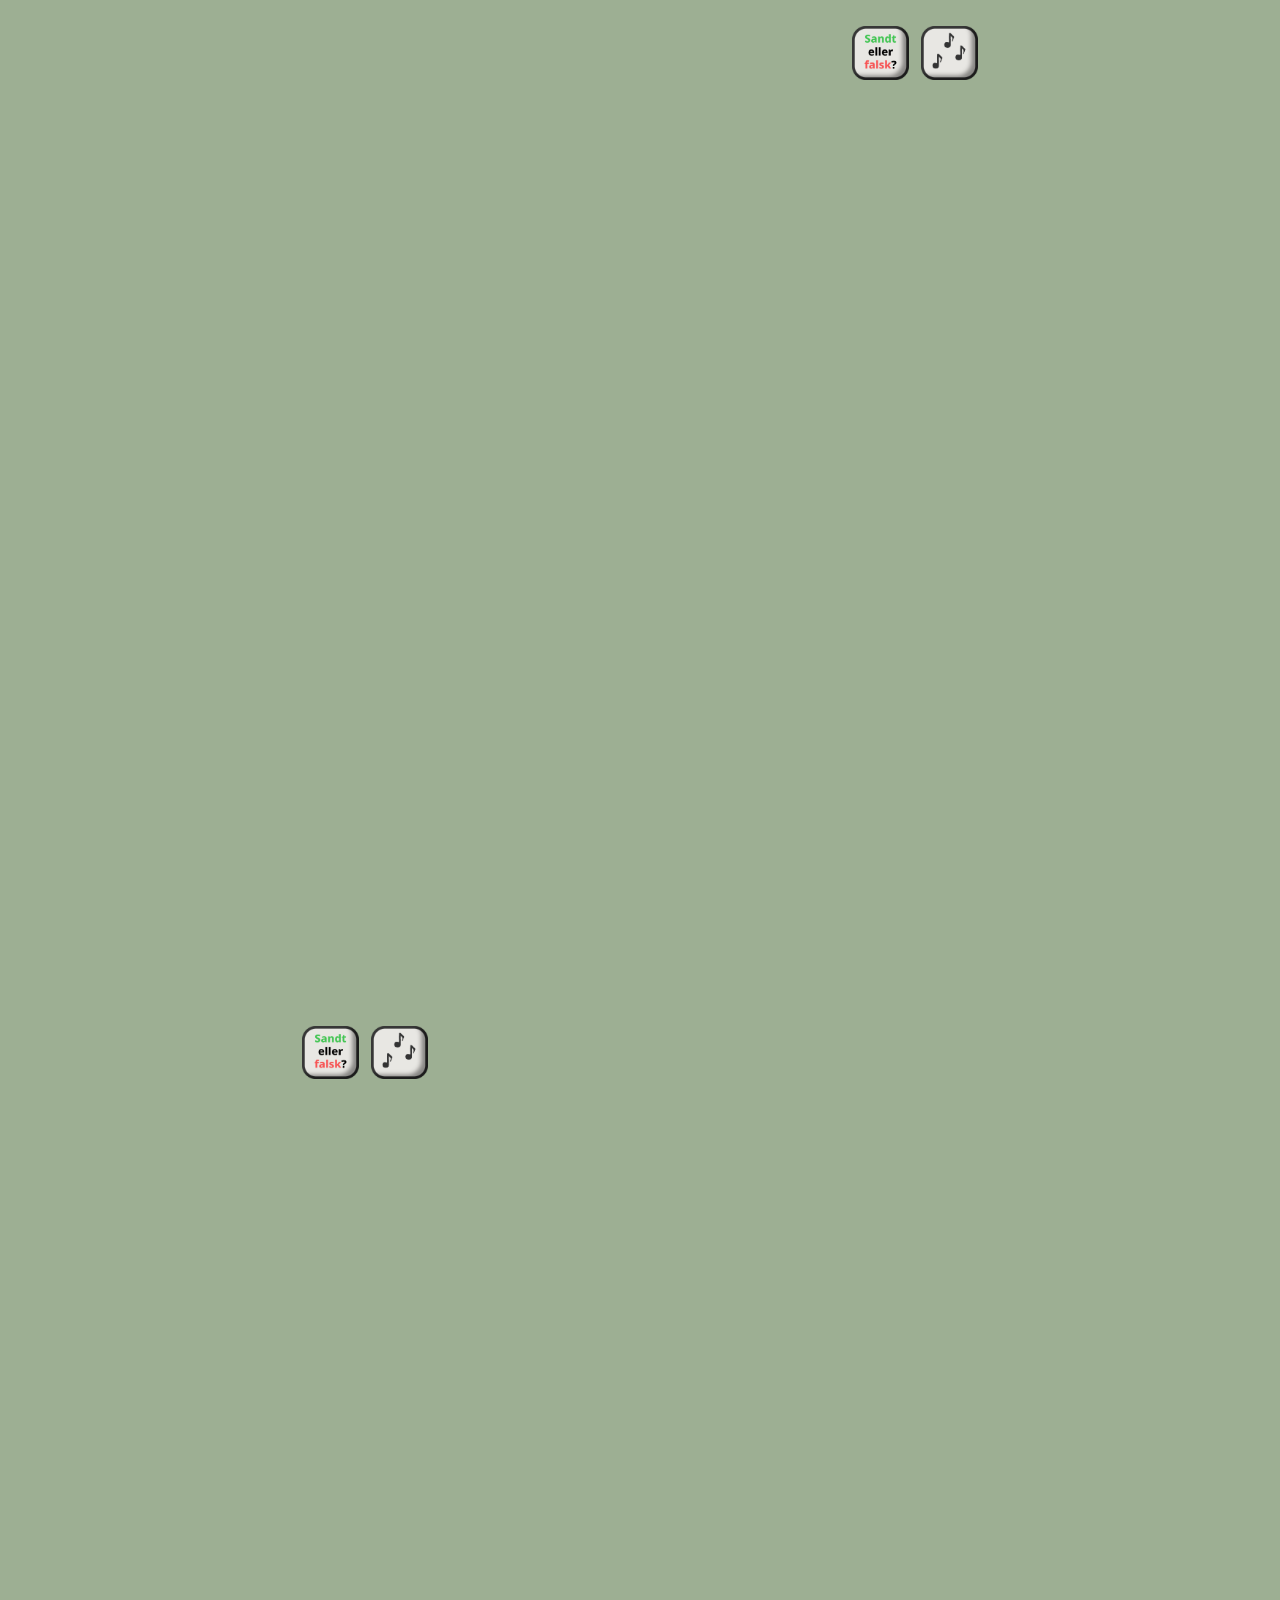
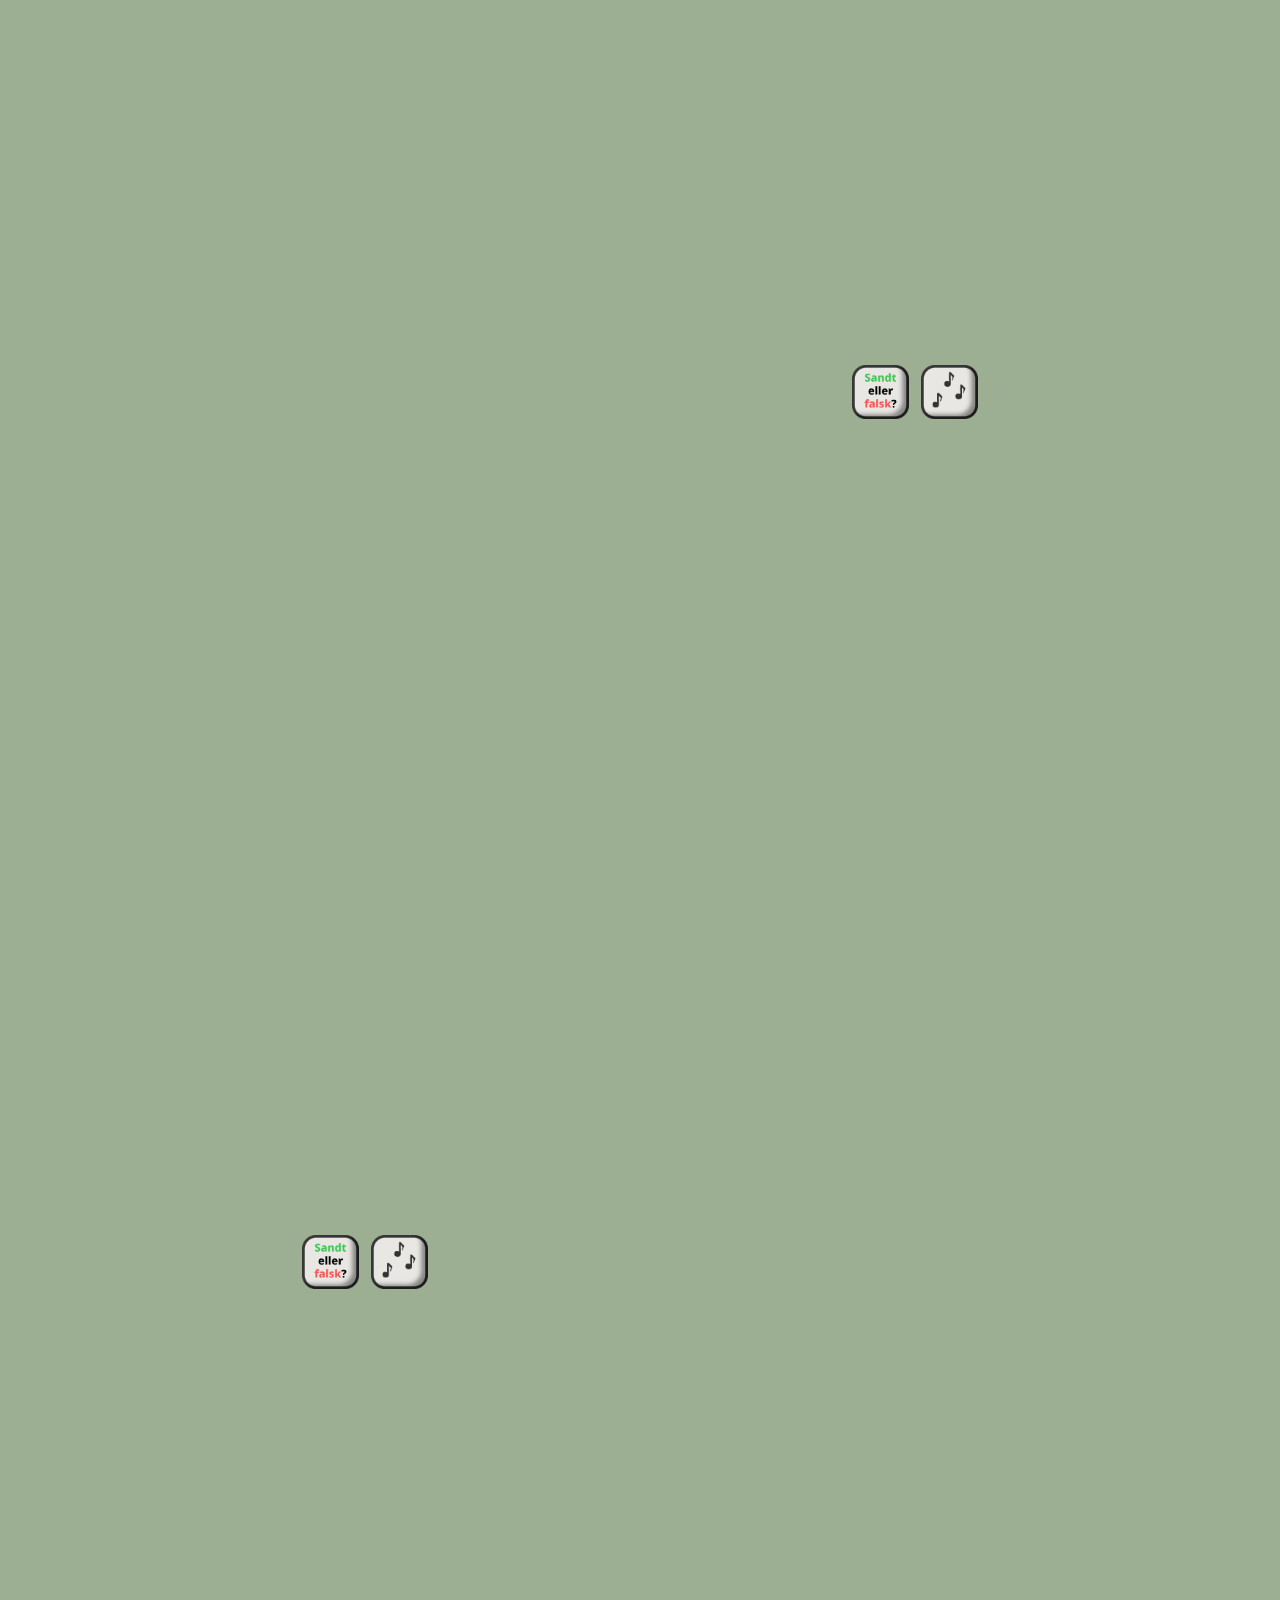
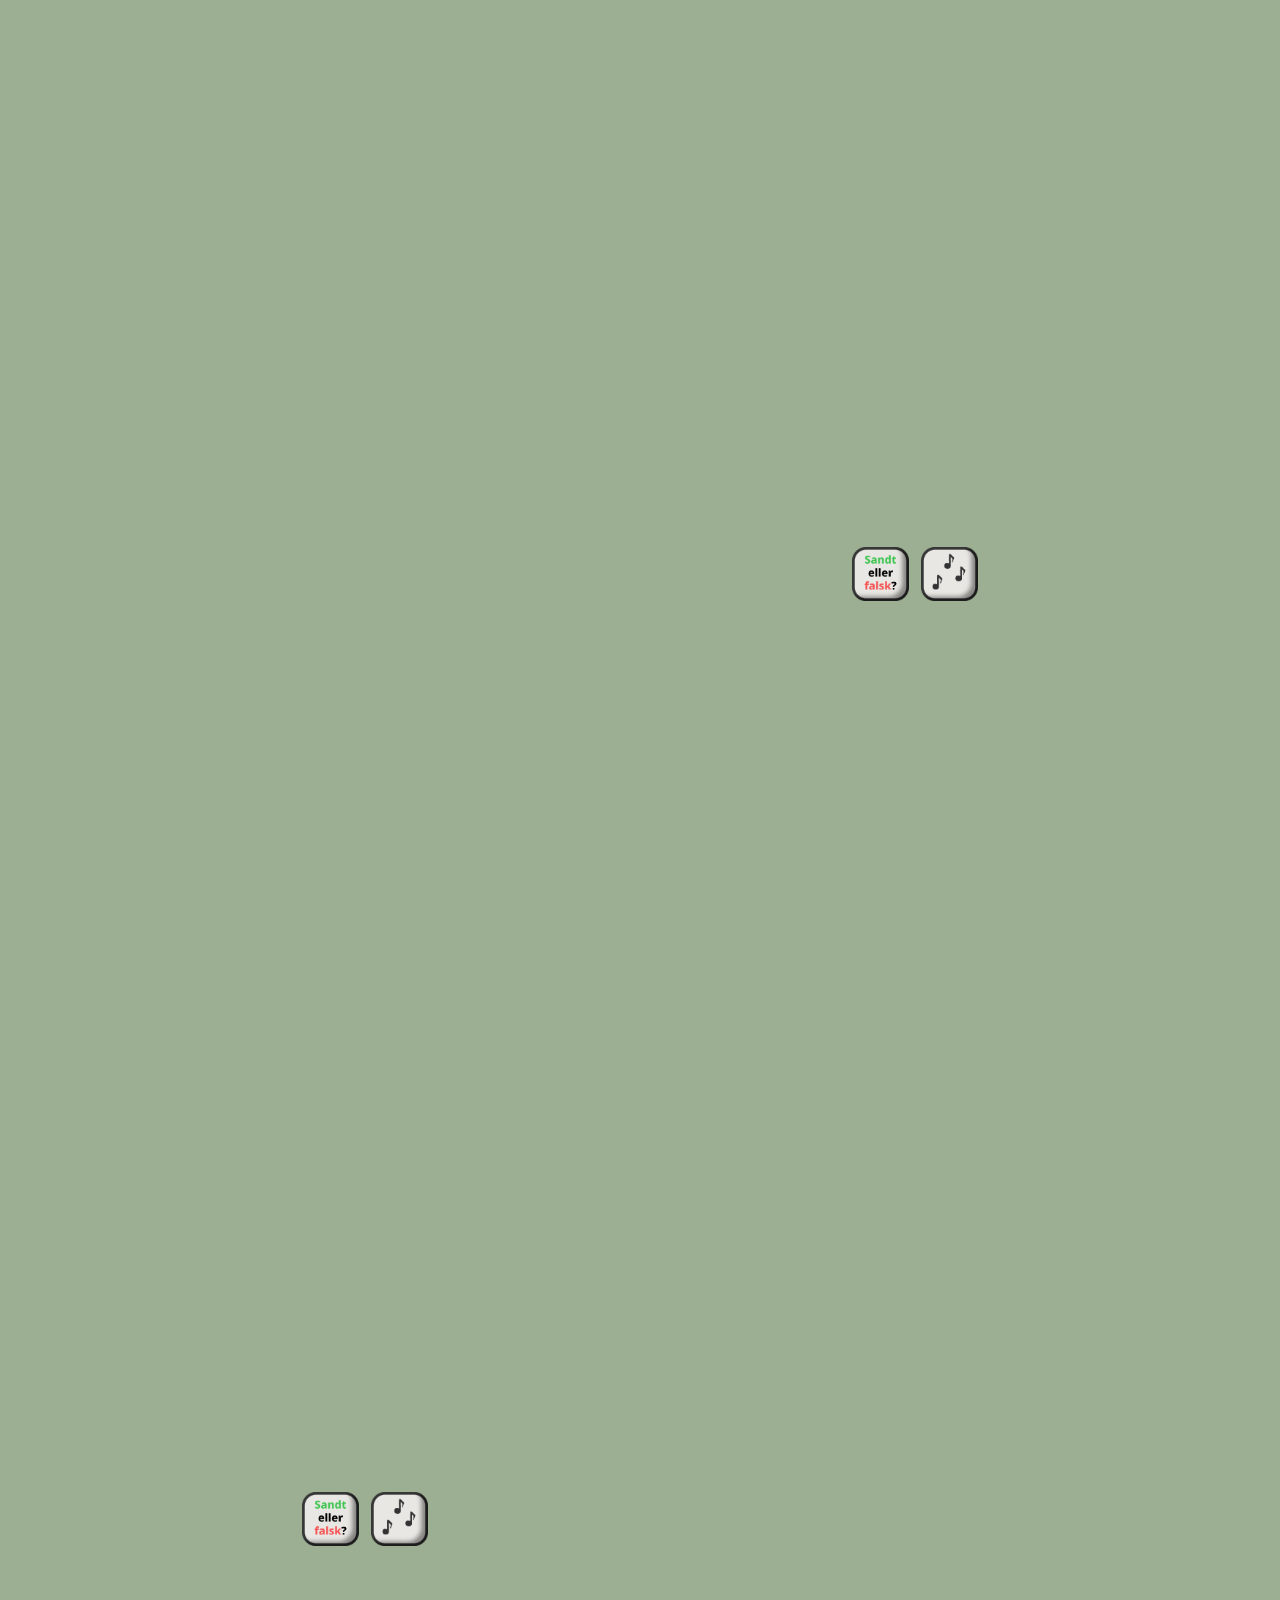
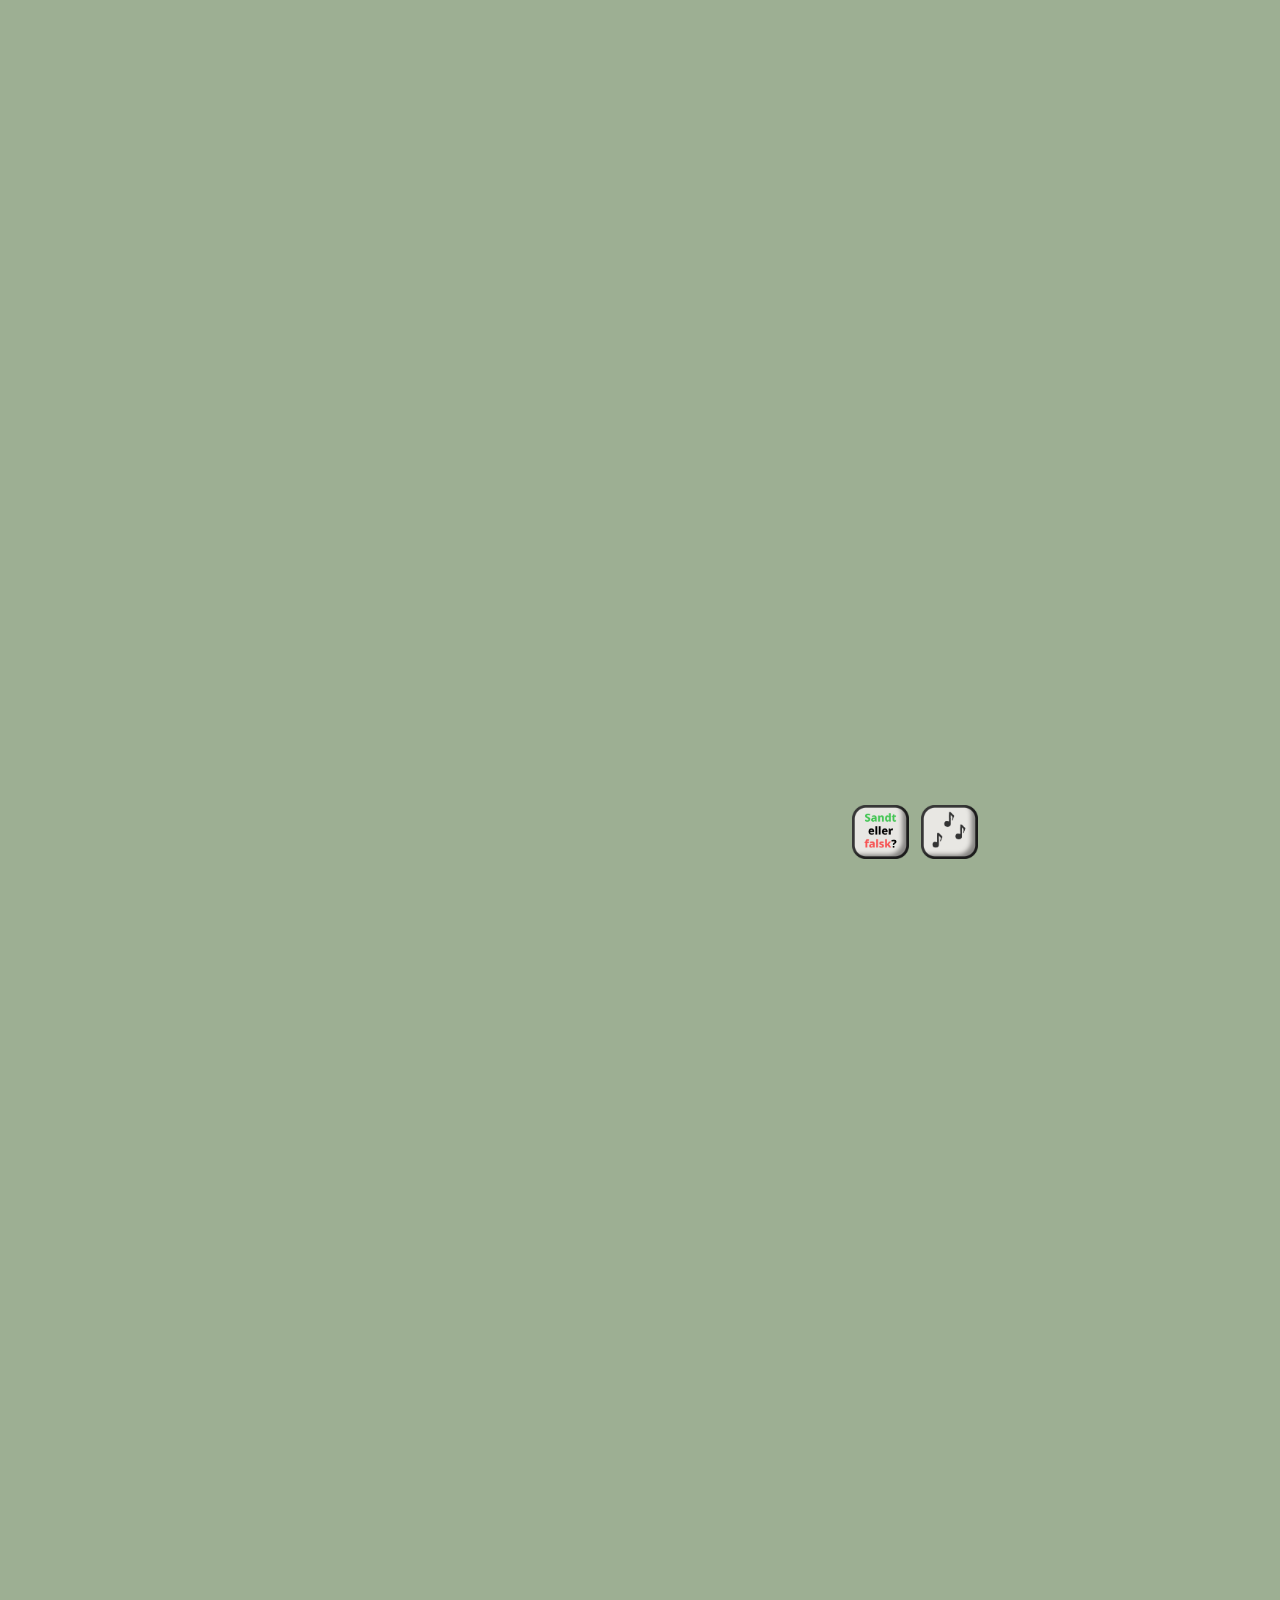
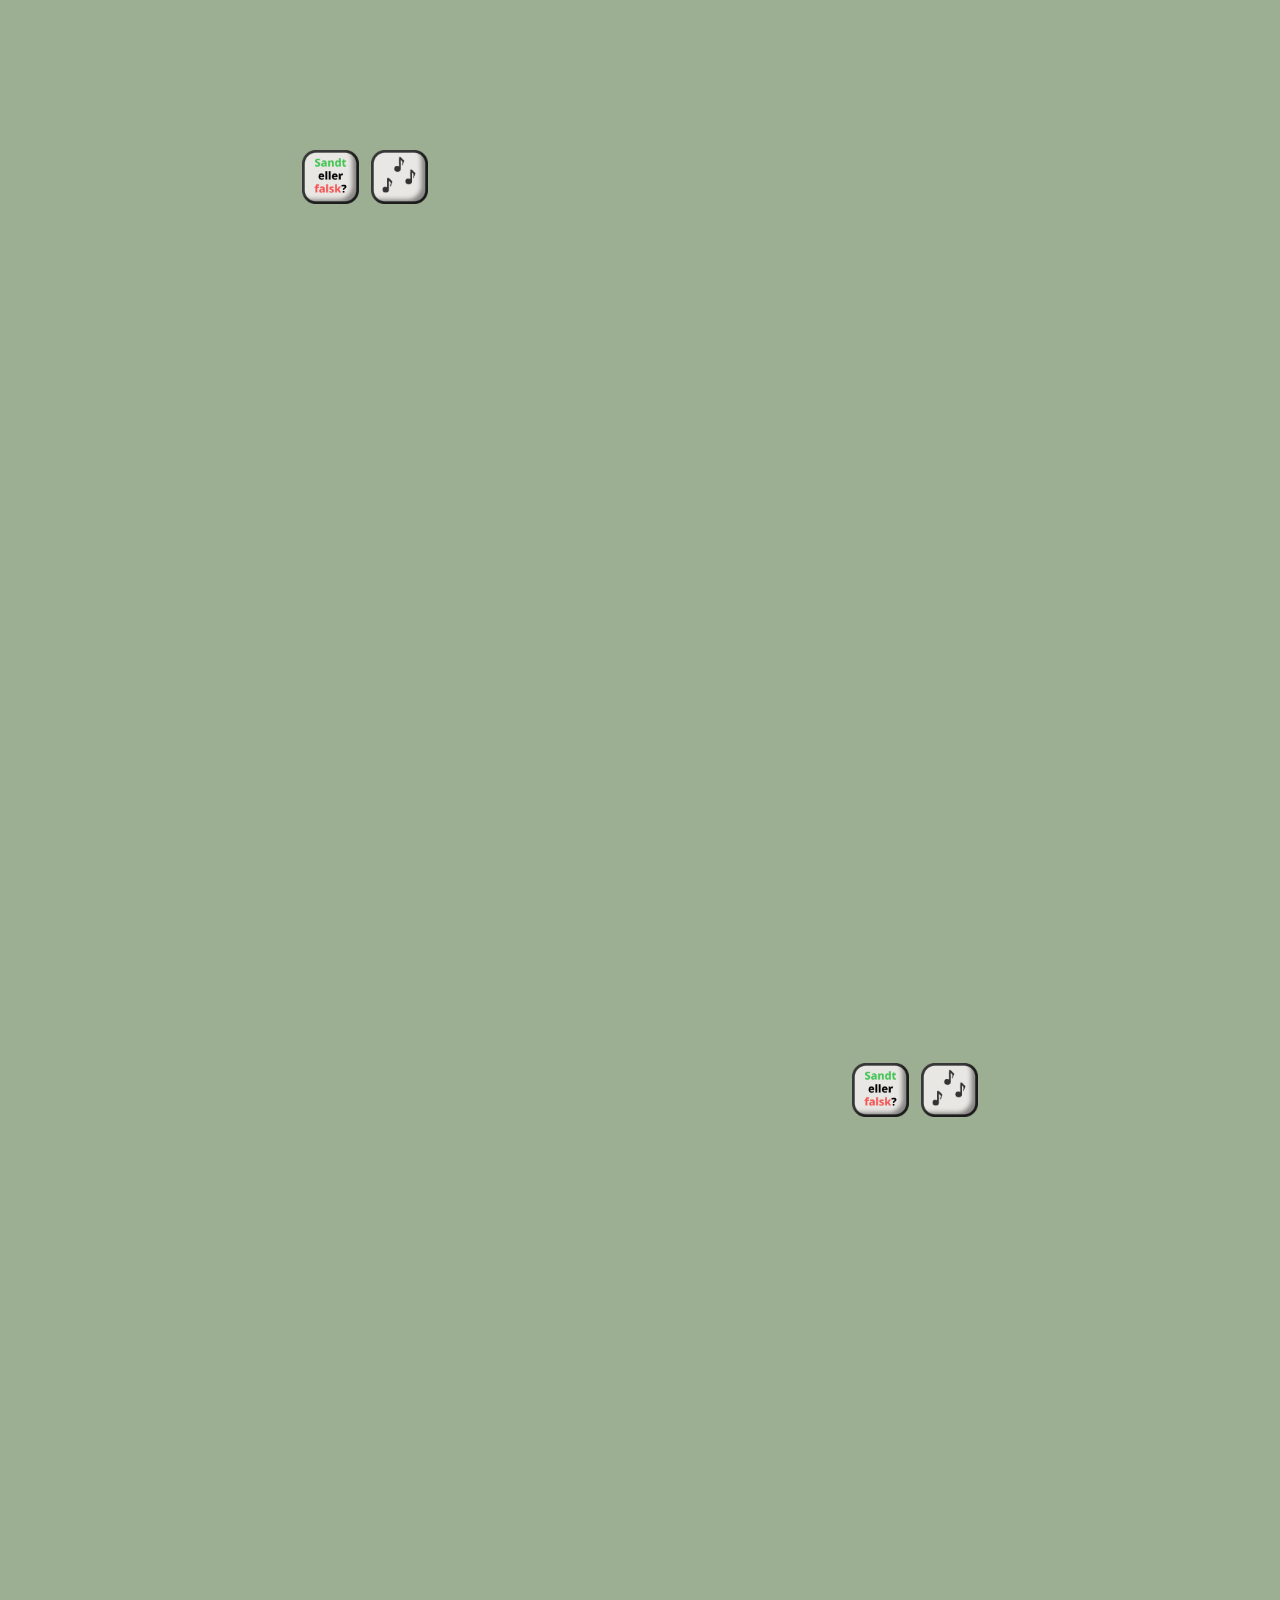
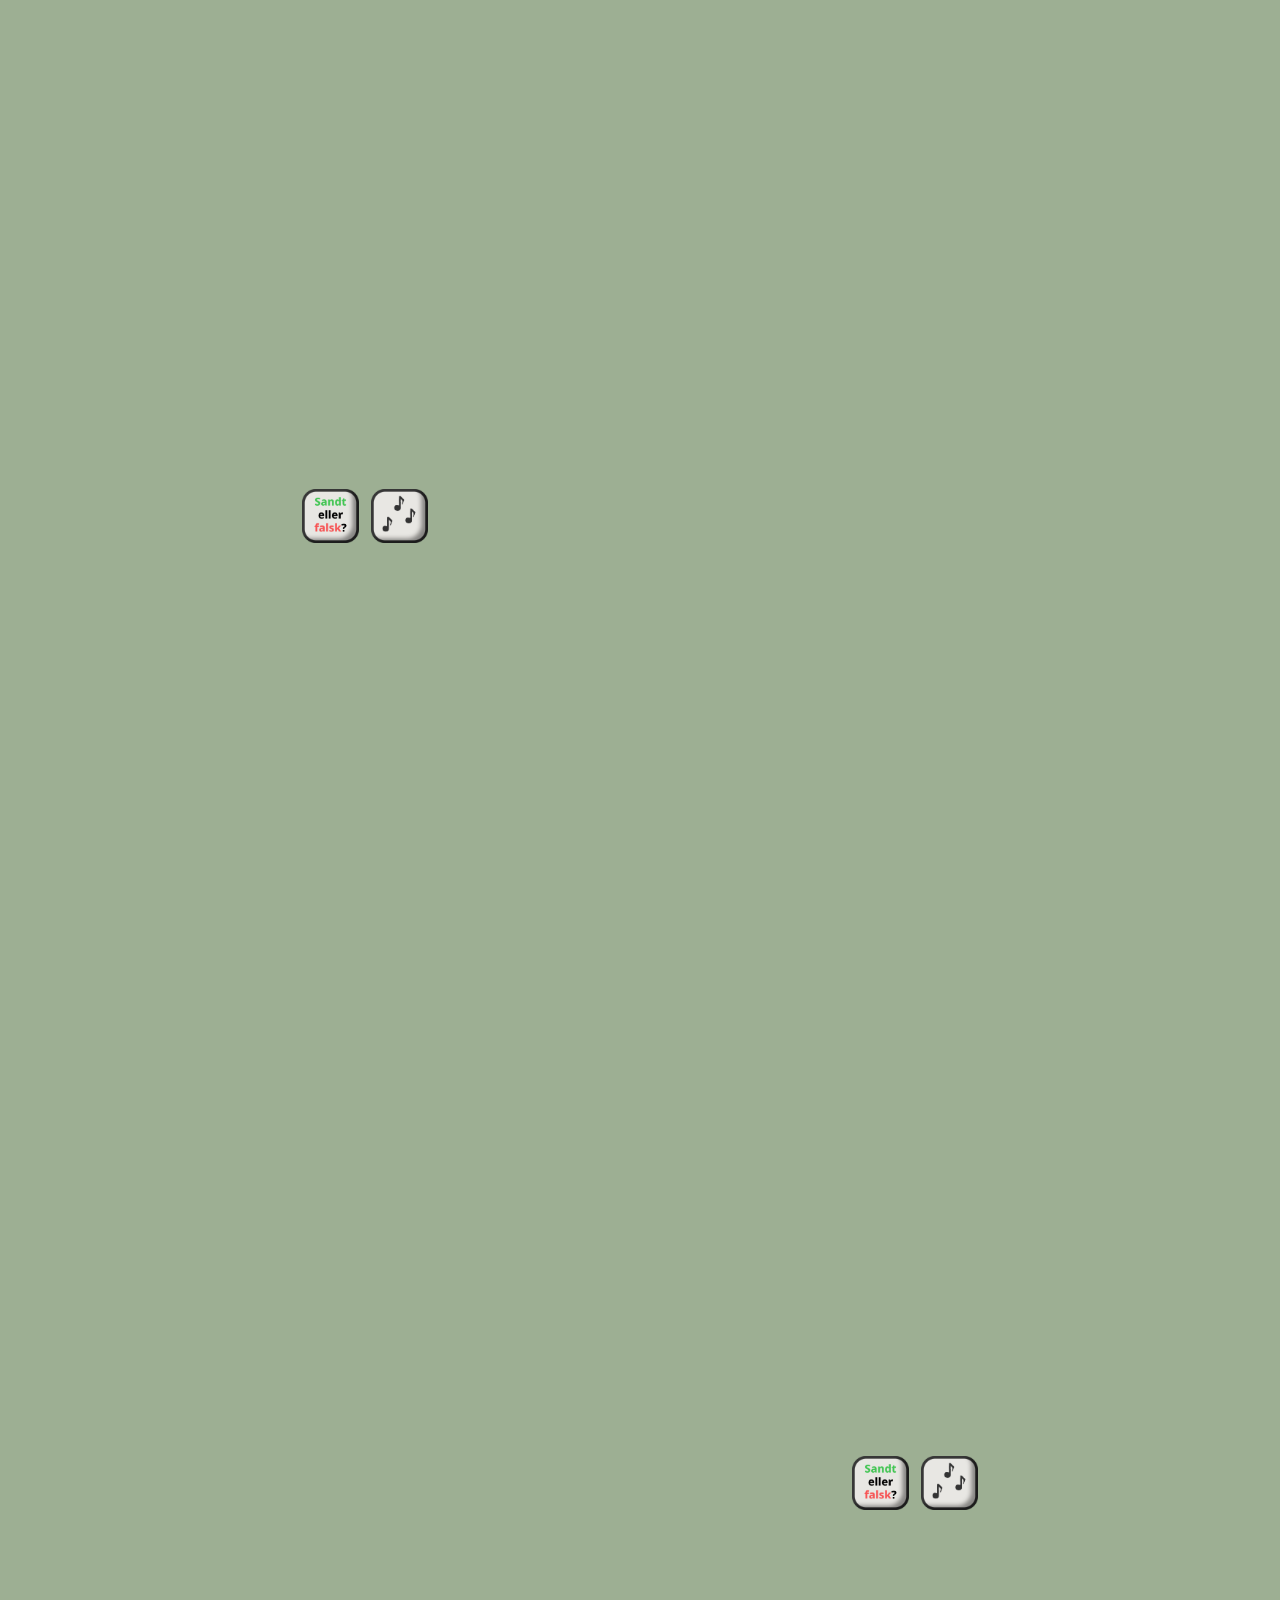
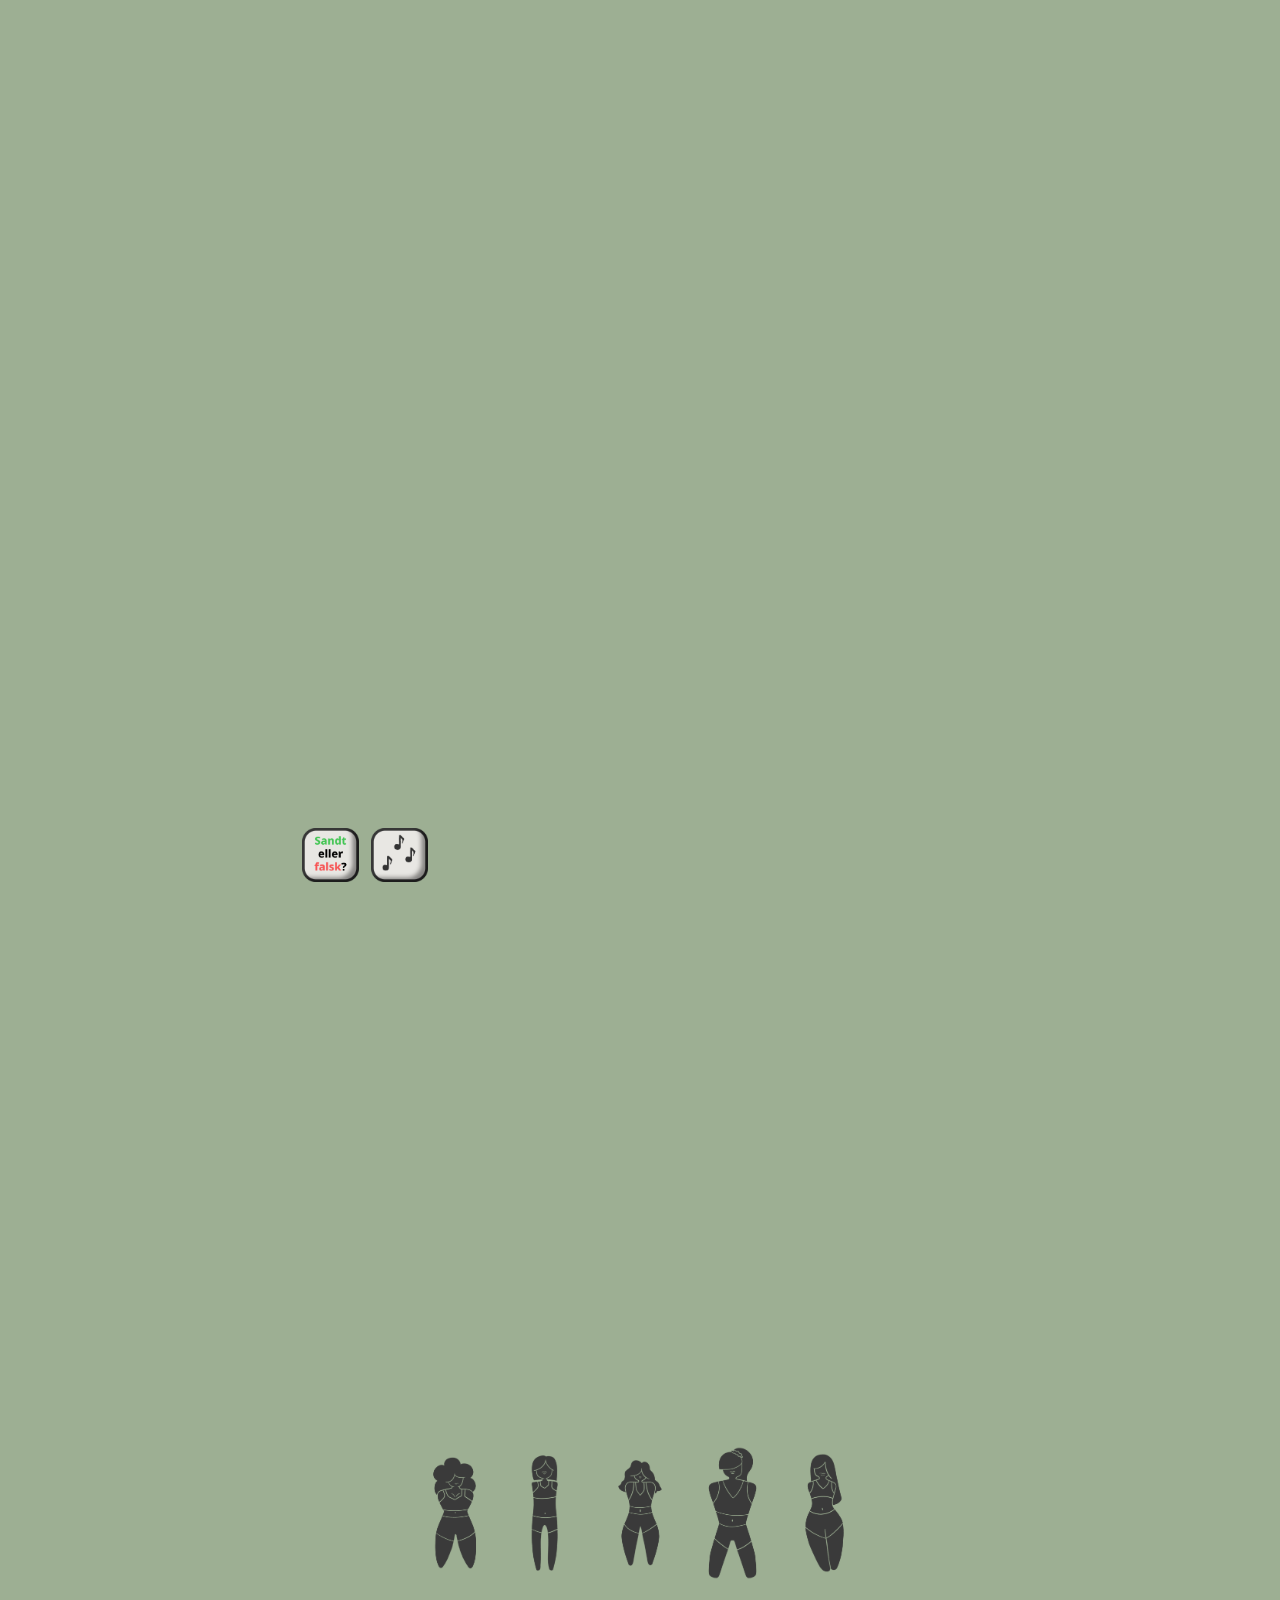
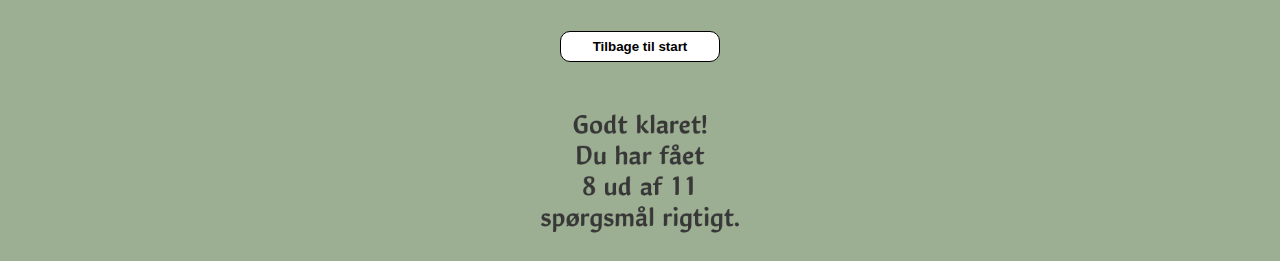
==== commit 72023e75: "Add files via upload" ====
--- a/Interaktiv-design/Interaktiv storytelling/index.html
+++ b/Interaktiv-design/Interaktiv storytelling/index.html
@@ -106,10 +106,10 @@
   <img id="info-png" src="img/info_1900.png">
         <h2>1900</h2>
         <p>	En høj, fyldig og magtfuld kvinde, der fylder kjolen ud. Fra siden ligner hun et S med slank talje, der er formet ved hjælp af et korset. Dengang blev der reklameret fedemiddel i aviserne, så kvinderne kunne fylde kjolerne ud.
-          Det  blev kaldt en hvepsetalje og den var på ikke andet end 47 centimeter og i dette årti var det en hård kamp for kvinderne at opnå dette ideal. Det var ikke naturligt at opnå dette ideal ved bare kost, selvom det også var noget de gik op i og man skulle stadig have lidt på sidebenene, så kvinderne snørede sig selv ind i korsetter. Skuespillerinder gik også op i dette, som f.eks. Sarah Bernhardt, og hun havde også en timeglasfigur, med den meget tynde talje.
+          Det  blev kaldt en hvepsetalje og den var på ikke andet end 47 centimeter og i dette årti var det en hård kamp for kvinderne at opnå dette ideal. <br> <br> Det var ikke naturligt at opnå dette ideal ved bare kost, selvom det også var noget de gik op i og man skulle stadig have lidt på sidebenene, så kvinderne snørede sig selv ind i korsetter. Skuespillerinder gik også op i dette, som f.eks. Sarah Bernhardt, og hun havde også en timeglasfigur, med den meget tynde talje.
           </p>
     </div>
-</div>
+</div> 
 
 <!-- Knap -->
 <div class="sf-knap">
@@ -150,7 +150,7 @@
       <img id="info-png" src="img/info_1910.png">
         <h2>1910</h2>
     <p>Den korsetterede talje forsvandt til fordel for en mere flydende statur, nærmest oval. Dengang var det de moderne med de store, orientalske kåber, der er inspireret af designeren Paul Poiret, der dette årti opfandt catwalken. Han hjalp med at skabe kjoler, der var mere bevægelige og afslappende at have på for kvinderne.
-      Det var omkring første verdenskrig, at kvinderne opnåede frigørelse i mere end forstand. Det fik stemmeret og begyndte gradvist at løsne op for det stramme korsetter. En af de store stilikoner var Irene Castle, med det feminine look og var på samme tid også kurvet.
+      <br> <br>Det var omkring første verdenskrig, at kvinderne opnåede frigørelse i mere end forstand. Det fik stemmeret og begyndte gradvist at løsne op for det stramme korsetter. En af de store stilikoner var Irene Castle, med det feminine look og var på samme tid også kurvet.
       </p>
 </div>
     <div class="img-1910">
@@ -195,7 +195,7 @@
 <div class="tekst-1920">
   <img id="info-png" src="img/info_1920.png">
         <h2>1920</h2>
-        <p>La garçonne var det franske udtryk for “drengepigen”, som var genkendeligt ved sin kombination af maskulin og feminine træk. Kvinderne brugte slankende elastikker til at forme kroppen ind, og den danske stumfilmstjerne Asta Nielsen var årtiets stilikon.
+        <p>La garçonne var det franske udtryk for “drengepigen”, som var genkendeligt ved sin kombination af maskulin og feminine træk. Kvinderne brugte slankende elastikker til at forme kroppen ind, og den danske stumfilmstjerne Asta Nielsen var årtiets stilikon. <br> <br>
           På samme tid begyndte kvindernes adfærd også at ændre sig, nemlig at de røg, drak, talte og opførte sig i det hele taget fuldstændig som det passede dem. Kvinderne klippede håret kort og dansede Charleston i ultrakorte lige op og ned-kjoler, og det drengede look blev virkelig populært.
           </p>
     </div>
@@ -212,7 +212,7 @@
     <div class="sf-popup" id="sf-popup-1920">
       <div class="sf-popup-content-1920">
         <span class="sf-close" id="sf-closeBtn-1920">&times;</span>
-        <p>Er dette udsagn sandt eller falsk?</p>
+        <p>Er det sandt eller falskt at kvinderne holder sig til det feminine og ikke vil tage inspiration af mændenes mode?</p>
         <button id="sf-trueBtn-1920">Sandt</button>
         <button id="sf-falseBtn-1920">Falsk</button>
         <p id="sf-statement-1920">Dit svar vil blive vist her.</p>
@@ -237,7 +237,7 @@
       <img id="info-png" src="img/info_1930.png">
         <h2>1930</h2>
     <p>Tilbage til de mere klassiske feminine former, med slank silhuet med afrundede, bløde former. Der blev også skruet op for femininitet, for bryster og hofter skulle endnu engang fremhæves.
-      Samtidig havde de første kvinder jakkesæt trådt frem og Marlene Dietrich var på dette tidspunkt den ideelle kvinde, med sin sensuelle fremtræden og bløde, lyse krøller.
+      <br> <br>Samtidig havde de første kvinder jakkesæt trådt frem og Marlene Dietrich var på dette tidspunkt den ideelle kvinde, med sin sensuelle fremtræden og bløde, lyse krøller.
       </p>
 </div>
     <div class="img-1930">
@@ -283,7 +283,7 @@
   <img id="info-png" src="img/info_1940.png">
         <h2>1940</h2>
         <p>Kvinder i bukser og brede skuldre dukker op og bliver moderne. Førhen var det Paris og Berlin, der var inspiration til moden, men nu træder Hollywood frem som den store inspirationskilde.
-          Moden var i den grad også inspireret af 2. verdenskrig og det smittede af på kvindeidealet. Den ikoniske kampagne “Rosie the Riverter” opstod og det fik kvinderne til at forlade husmorrollen, tage en kedeldragt på og tage mandejobs, imens mændene var i krig. I sammenhæng med fysisk arbejde, fik kvinderne større muskler og det endte med at blive idealet på det tidspunkt. Det gjorde at kvindernes tøj blev syet i herre inspireret snit, men i 1947 sørgede den franske designer Christian Dior dog for at bringe det feminine look tilbage for kvinderne.
+          Moden var i den grad også inspireret af 2. verdenskrig og det smittede af på kvindeidealet. Den ikoniske kampagne “Rosie the Riverter” opstod og det fik kvinderne til at forlade husmorrollen, tage en kedeldragt på og tage mandejobs, imens mændene var i krig. <br> <br> I sammenhæng med fysisk arbejde, fik kvinderne større muskler og det endte med at blive idealet på det tidspunkt. Det gjorde at kvindernes tøj blev syet i herre inspireret snit, men i 1947 sørgede den franske designer Christian Dior dog for at bringe det feminine look tilbage for kvinderne.
           </p>
     </div>
 </div>
@@ -323,7 +323,7 @@
       <img id="info-png" src="img/info_1950.png">
         <h2>1950</h2>
     <p>Nu bliver det endnu engang feminint og det er på et højere niveau. Kvinderne skal have en lille figur og korsetteret talje. Samtidig dukker torpedo-bh’en op, og Marilyn Monroe er denne periodes sexikon på den gode måde.
-      Det var efter krigen, at kvinderne ikke var en nødvendighed på arbejdsmarkedet igen og kom tilbage til rollen som husmor, men det stoppede ikke kvinderne for at drømme efter en figur, som Marilyn Monroes. For de helt unge piger var det idealet at opnå den slankere ungpigekrop, som Audrey Hepburn.
+      <br> <br> Det var efter krigen, at kvinderne ikke var en nødvendighed på arbejdsmarkedet igen og kom tilbage til rollen som husmor, men det stoppede ikke kvinderne for at drømme efter en figur, som Marilyn Monroes. For de helt unge piger var det idealet at opnå den slankere ungpigekrop, som Audrey Hepburn.
       </p>
 </div>
     <div class="img-1950">
@@ -367,7 +367,7 @@
 <div class="tekst-1960">
   <img id="info-png" src="img/info_1960.png">
         <h2>1960</h2>
-        <p>Efter 50’erne, blev det igen tid til at kvindernes kroppe skal tildækkes og formerne opløses i skulpturelle dress-suits og a-formede kjoler. Dengang var det Jackie Kennedy, der var inspiration og stilikonet, sammen med modellen, Twiggys, barnlige ansigt og slanke krop udtrykker trenden. En spinkel krop med kort, lyst hår kom til at ændre kvindeidealet markant i denne tidsperiode og Twiggy står front med dette ideal, som vi stadig ser og prøver at opnå i dag, selvom der stadig er tegn på, at idealet er ved at ændre sig.</p>
+        <p>Efter 50’erne, blev det igen tid til at kvindernes kroppe skal tildækkes og formerne opløses i skulpturelle dress-suits og a-formede kjoler. Dengang var det Jackie Kennedy, der var inspiration og stilikonet, sammen med modellen, Twiggys, barnlige ansigt og slanke krop udtrykker trenden. <br> <br>En spinkel krop med kort, lyst hår kom til at ændre kvindeidealet markant i denne tidsperiode og Twiggy står front med dette ideal, som vi stadig ser og prøver at opnå i dag, selvom der stadig er tegn på, at idealet er ved at ændre sig.</p>
     </div>
 </div>
 
@@ -406,7 +406,7 @@
       <img id="info-png" src="img/info_1970.png">
         <h2>1970</h2>
     <p>Denne periode bliver undertøjet et symbol for undertrykkelse og det naturlige look uden bh dominere. Bianca Jagger var et godt eksempel med hendes blazer uden bh under.
-      Det handlede derudover at lade sig selv være naturlig, lade håret gro, smide bh’en  og fokusere på andet end makeup, udseende og mode. Hippie-looket var ikke det der udgjorde flertallet, men idealet smittede af på tøjstilen, da det gerne måtte være løst og behageligt, med store trompetbukser, khaki skjorter og flade sandaler.
+      <br> <br> Det handlede derudover at lade sig selv være naturlig, lade håret gro, smide bh’en  og fokusere på andet end makeup, udseende og mode. Hippie-looket var ikke det der udgjorde flertallet, men idealet smittede af på tøjstilen, da det gerne måtte være løst og behageligt, med store trompetbukser, khaki skjorter og flade sandaler.
       </p>
 </div>
     <div class="img-1970">
@@ -452,7 +452,7 @@
   <img id="info-png" src="img/info_1980.png">
         <h2>1980</h2>
         <p>Fitnessbølgen rammer og er på sit højeste og for kvinderne handler det om at være slank men tonet. Store skuldre, slank talje og smalle hofter, beskriver denne tids “amazonekvinder” og bliver toppet med den brune hud er det hotte i 80’erne.
-          Det var ikke redskaber udefra, som korsetter, der skulle hjælpe med at forme kroppen, men viljestyrke og at træne sig sund var idealet i 80’erne. Madonna var en af de største ikoner sammen med Demi Moore og Jane Fonda, fik indflydelse på denne tidsperiodes, veltrænede kropsideal.
+          <br> <br>Det var ikke redskaber udefra, som korsetter, der skulle hjælpe med at forme kroppen, men viljestyrke og at træne sig sund var idealet i 80’erne. Madonna var en af de største ikoner sammen med Demi Moore og Jane Fonda, fik indflydelse på denne tidsperiodes, veltrænede kropsideal.
           </p>
     </div>
 </div>
@@ -492,7 +492,7 @@
       <img id="info-png" src="img/info_1990.png">
         <h2>1990</h2>
     <p>Her handler det om at være lille og tynd, for det var meget moderne i 90’erne. Det er lidt tilbagevenden af 20’erne, hvor kvinder skal ligne små drenge og heroin chic-modellen, Kate Moss, er et godt eksempel på det.
-      Der var også stort fokus på “Girl Power” og et godt eksempel på dette er pigegruppen “Spice Girls”, hvor det handlede om at se ud, gøre, og sige det man ville. Spice Girls introducerede at man også kan være helt forskellige, fra den ultratynde Victoria Beckham og den veltrænede Melanie C til Geri Halliwell og Emma Bunton, som havde hofter og bryster, men sammen optrådte de sammen i afslørende og iøjnefaldende påklædning.
+      <br> <br> Der var også stort fokus på “Girl Power” og et godt eksempel på dette er pigegruppen “Spice Girls”, hvor det handlede om at se ud, gøre, og sige det man ville. Spice Girls introducerede at man også kan være helt forskellige, fra den ultratynde Victoria Beckham og den veltrænede Melanie C til Geri Halliwell og Emma Bunton, som havde hofter og bryster, men sammen optrådte de sammen i afslørende og iøjnefaldende påklædning.
       </p>
 </div>
     <div class="img-1990">
@@ -538,7 +538,7 @@
   <img id="info-png" src="img/info_2000.png">
         <h2>2000</h2>
         <p>	Her handler det om ikke at være så mager, som det forrige årti. Kvinderne måtte gerne have tonet maver og stærke lår, fordi yogakroppen kommer frem og de ideelle kvinder er Britney Spears og Jennifer Aniston. 
-          Det var sundhedens årti, ‘back to basics’, hvor træning og motion var i høj fokus. Derudover var detox og raw food som var meget populært, samt en masse diæter og andre kure, med hovedfokus på at se godt ud. Det var et dynamisk årti, hvor det i starten var kvinder som Nicole Richie og Rachel Zoe, som man ville ligne, men senere, med det stigende fokus på sundhed, var det kvinder som Scarlett Johansson og Kate Winslet, der var populære.
+          <br> <br> Det var sundhedens årti, ‘back to basics’, hvor træning og motion var i høj fokus. Derudover var detox og raw food som var meget populært, samt en masse diæter og andre kure, med hovedfokus på at se godt ud. Det var et dynamisk årti, hvor det i starten var kvinder som Nicole Richie og Rachel Zoe, som man ville ligne, men senere, med det stigende fokus på sundhed, var det kvinder som Scarlett Johansson og Kate Winslet, der var populære.
           </p>
     </div>
 </div>
@@ -578,7 +578,7 @@
       <img id="info-png" src="img/info_2010.png">
         <h2>2010</h2>
     <p>	Her kommer fokus på former tilbage, med timeglasfiguren, solide lår, rund numse og store bryster. Her er Kim Kardashian den der kendetegnede idealet og var anset som denne tids Marilyn Monroe. 
-      Der er dog stadig fokus på at være sund og slank, men det handler også om at se naturlig ud. Det er slut med size zero, og idealet er ikke blot at se sund og slank ud, men også at være sund inderst inde. Det var yoga, pilates og mindfulness, der var hovedfaget indenfor sundt sind og kurvede krop, og sammen med Kim Kardashian var Beyoncé de 2 kvinder der stod foran idealet.
+      <br> <br>Der er dog stadig fokus på at være sund og slank, men det handler også om at se naturlig ud. Det er slut med size zero, og idealet er ikke blot at se sund og slank ud, men også at være sund inderst inde. Det var yoga, pilates og mindfulness, der var hovedfaget indenfor sundt sind og kurvede krop, og sammen med Kim Kardashian var Beyoncé de 2 kvinder der stod foran idealet.
       </p>
 </div>
     <div class="img-2010">
@@ -634,6 +634,9 @@
       <button id="tilbageKnap">Tilbage til start</button>
     </div> 
 
+    <div class="placeholder">
+      <img src="img/placeholder_sandtfalsk.png" alt="">
+    </div>
 
 <!-- nu Afsnit slut-->
 
--- a/Interaktiv-design/Interaktiv storytelling/style.css
+++ b/Interaktiv-design/Interaktiv storytelling/style.css
@@ -71,6 +71,7 @@
 .forord {
   text-align: center;
   font-size: 13px;
+  font-weight: bold;
 }
 
 /* Tidslinje Start */
@@ -278,8 +279,34 @@
   cursor: pointer;
 }
 
-#sf-trueBtn:hover,
-#sf-falseBtn:hover {
+/*Hover effekt på knapperne i popuppen*/
+
+#sf-trueBtn-1900:hover,
+#sf-falseBtn-1900:hover,
+#sf-trueBtn-1910:hover,
+#sf-falseBtn-1910:hover,
+#sf-trueBtn-1920:hover,
+#sf-falseBtn-1920:hover,
+#sf-trueBtn-1930:hover,
+#sf-falseBtn-1930:hover,
+#sf-trueBtn-1940:hover,
+#sf-falseBtn-1940:hover,
+#sf-trueBtn-1950:hover,
+#sf-falseBtn-1950:hover,
+#sf-trueBtn-1960:hover,
+#sf-falseBtn-1960:hover,
+#sf-trueBtn-1970:hover,
+#sf-falseBtn-1970:hover,
+#sf-trueBtn-1980:hover,
+#sf-falseBtn-1980:hover,
+#sf-trueBtn-1990:hover,
+#sf-falseBtn-1990:hover,
+#sf-trueBtn-2000:hover,
+#sf-falseBtn-2000:hover,
+#sf-trueBtn-2010:hover,
+#sf-falseBtn-2010:hover,
+#sf-trueBtn-nu:hover,
+#sf-falseBtn-nu:hover {
   background-color: rgb(232, 229, 229);
   color: black;
 }
@@ -424,6 +451,7 @@
 .tekst-nu p {
   font-weight: bold;
   font-size: 15px;
+  text-align: center;
 }
 
 .tekst-1900 h2,
@@ -433,7 +461,7 @@
 .tekst-1980 h2,
 .tekst-2000 h2 {
   text-align: center;
-  font-size: 15px;
+  font-size: 25px;
 }
 
 .tekst-nu h2 {
@@ -450,6 +478,7 @@
 .img-nu img {
   max-width: 80%;
   height: auto;
+  margin-top: 5rem;
 }
 
 
@@ -495,12 +524,14 @@
 .img-2010 img {
   max-width: 80%;
   height: auto;
+  margin-top: 5rem;
 }
 
 #info-png {
   max-width: 30%;
   display: block;
   margin: 0rem auto;
+  
 }
 
 /* fade in effekt når man scroller*/
@@ -657,17 +688,28 @@
 }
 
 .gif-container img {
-  max-width: 20%;
+  max-width: 12%;
   height: auto;
   margin: 0 5px;
 }
 
+
+/* Placeholder */
+
+.placeholder img {
+  display: block;
+  margin: 0 auto;
+  max-width: 30%;
+}
+
+
 /* Tilbage til start knap */
 
 .tilbage-til-start {
   text-align: center;
-  margin-top: 5rem;
-
+  margin-top: 2rem;
+  cursor: pointer;
+  display: block;
 }
 
 .tilbage-til-start a {
@@ -682,6 +724,7 @@
   width: 10rem;
   font-weight: bold;
   text-decoration: none;
+  cursor: pointer;
 }
 
 .tilbage-til-start button {
@@ -695,4 +738,5 @@
   padding: 7px;
   width: 10rem;
   font-weight: bold;
+  cursor: pointer;
 }